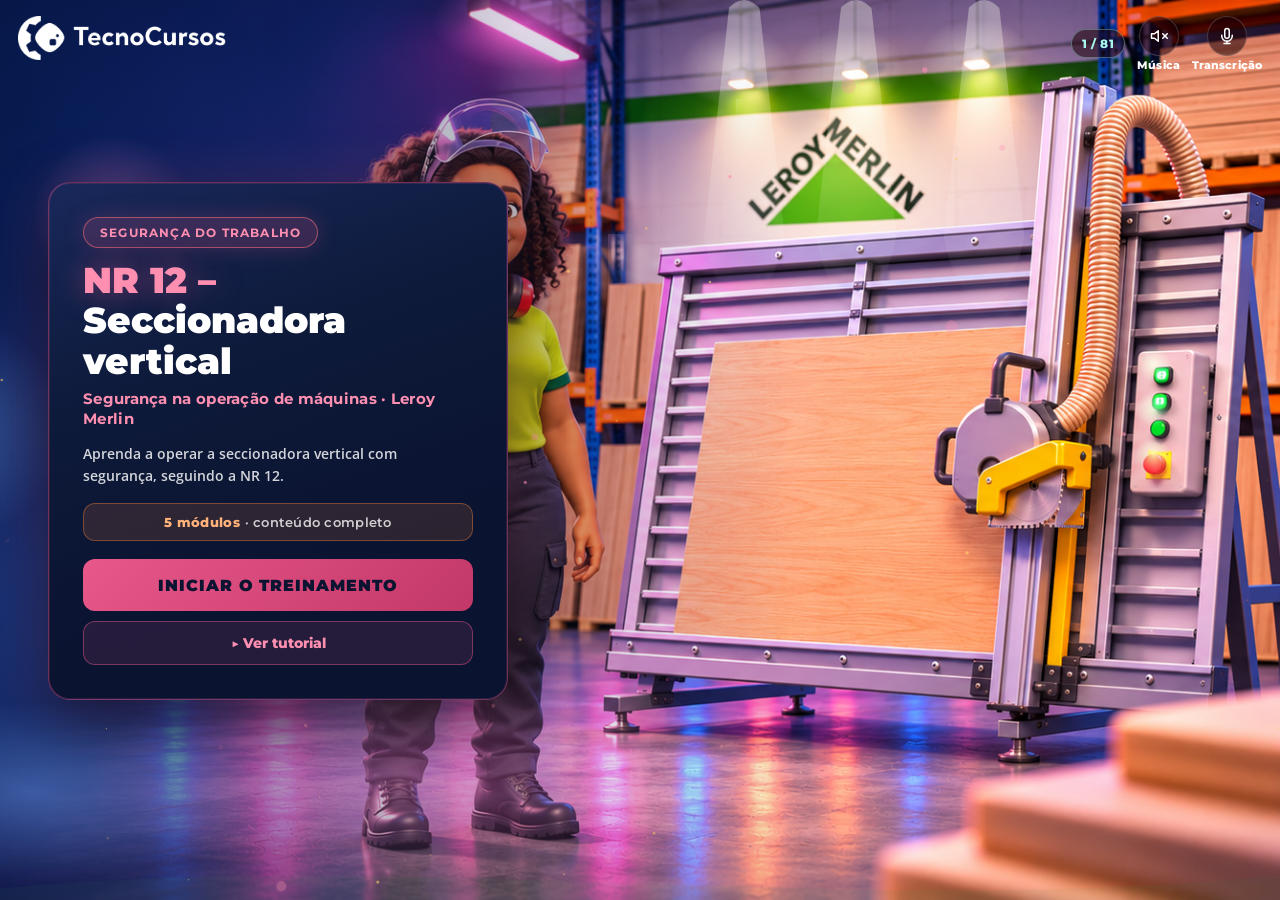
==== sessao-aprender.html @ 313be954 "Initial commit: treinamento NR-12 seccionadora vertical (Leroy Merlin). Co-authored-by: Cursor <curs" ====
<!DOCTYPE html>
<html lang="pt-BR">
<head>
  <meta charset="UTF-8">
  <meta name="viewport" content="width=device-width, initial-scale=1, viewport-fit=cover">
  <meta name="referrer" content="no-referrer">
  <title>NR 12 – Seccionadora vertical</title>
  <link href="https://fonts.googleapis.com/css2?family=Montserrat:wght@400;600;700;800;900&family=Open+Sans:wght@400;600;700&display=swap" rel="stylesheet">
  <link rel="stylesheet" href="question-screen.css?v=fat2">
  <link rel="stylesheet" href="fundo-novo.css?v=gradLaranja1">
  <link rel="stylesheet" href="menu-compacto.css?v=tres3">
  <link rel="stylesheet" href="atividades.css?v=balanca1">
  <link rel="stylesheet" href="avancado-unlock.css?v=1">
  <link rel="stylesheet" href="mobile.css?v=m12">
  <link rel="stylesheet" href="capa-animada.css?v=2">
  <style>
    html, body { margin: 0; height: 100%; overflow: hidden; }
  </style>
</head>
<body>
  <div class="qs-app" id="app">
    <!-- Selo "Bem-vindo ao treinamento" — sempre depois da capa (página 1),
         antes do menu. Toque/clique ou 6s para continuar. -->
    <section class="qs-unlock" id="unlockIntro" hidden aria-label="Bem-vindo ao treinamento">
      <div class="qs-unlock-badge" aria-hidden="true">
        <span class="qs-unlock-badge-face">🪚</span>
      </div>
      <div class="qs-unlock-tag">NR 12 — SECCIONADORA VERTICAL</div>
      <h1 class="qs-unlock-title">Bem-vindo ao<br>treinamento</h1>
      <p class="qs-unlock-sub">Mais segurança para quem opera a seccionadora vertical.</p>
      <button type="button" class="qs-unlock-skip" id="btnUnlockSkip">Toque para continuar</button>
    </section>

    <!-- Capa (igual à referência) -->
    <section class="qs-home" id="home" aria-label="Abertura do treinamento">
      <div class="qs-home-photo" aria-hidden="true">
        <img class="qs-home-photo-img" id="homePhotoImg" src="assets/fotos/capa.png" alt="Capa do treinamento: seccionadora vertical da Leroy Merlin">
        <div class="qs-home-veil"></div>
      </div>
      <div class="qs-home-inner">
        <div class="qs-home-card">
          <div class="qs-home-tag">SEGURANÇA DO TRABALHO</div>
          <h1><em>NR 12 –</em> Seccionadora vertical</h1>
          <p class="qs-home-level">Segurança na operação de máquinas · Leroy Merlin</p>
          <p>Aprenda a operar a seccionadora vertical com segurança, seguindo a NR 12.</p>
          <p class="qs-home-meta"><strong>5 módulos</strong> · conteúdo completo</p>
          <div class="qs-home-actions">
            <button type="button" class="qs-home-start" id="btnStartHome">
              <span>INICIAR O TREINAMENTO</span>
            </button>
            <button type="button" class="qs-home-tutorial" id="btnTutorialHome">
              <span>▶ Ver tutorial</span>
            </button>
          </div>
        </div>
      </div>
      <div class="qs-home-logo">
        <img src="assets/fotos/LOGO.png" alt="TecnoCursos">
      </div>
      <div class="qs-wave" aria-hidden="true">
        <svg viewBox="0 0 1440 100" preserveAspectRatio="none">
          <path d="M0,55 C480,10 960,90 1440,40 L1440,100 L0,100 Z" fill="rgba(46, 158, 77, 0.07)" />
        </svg>
      </div>
    </section>

    <header class="qs-top" id="topBar" hidden>
      <div class="qs-brand">
        <img src="assets/fotos/LOGO.png" alt="TecnoCursos">
      </div>
      <div class="qs-progress" id="progress" aria-label="Progresso"></div>
      <span class="qs-page-chip" id="pageChip" hidden>0/0</span>
      <div class="qs-tools">
        <button type="button" id="btnMode" class="qs-sim-btn" title="Modo simulação" hidden aria-pressed="false">
          <span class="qs-label" id="simLabel">Simulação: OFF</span>
        </button>
        <button type="button" id="btnMusic" class="qs-tool-btn" title="Música" aria-pressed="false">
          <span class="qs-tool-disc">
            <svg class="qs-tool-ico ico-off" viewBox="0 0 24 24" fill="none" stroke="currentColor" stroke-width="2" stroke-linecap="round" stroke-linejoin="round" aria-hidden="true">
              <polygon points="11 5 6 9 2 9 2 15 6 15 11 19 11 5"/><line x1="23" y1="9" x2="17" y2="15"/><line x1="17" y1="9" x2="23" y2="15"/>
            </svg>
            <svg class="qs-tool-ico ico-on" viewBox="0 0 24 24" fill="none" stroke="currentColor" stroke-width="2" stroke-linecap="round" stroke-linejoin="round" aria-hidden="true">
              <polygon points="11 5 6 9 2 9 2 15 6 15 11 19 11 5"/><path d="M15.54 8.46a5 5 0 0 1 0 7.07"/><path d="M19.07 4.93a10 10 0 0 1 0 14.14"/>
            </svg>
          </span>
          <span class="qs-tool-label">Música</span>
        </button>
        <button type="button" id="btnTranscript" class="qs-tool-btn" title="Transcrição">
          <span class="qs-tool-disc">
            <svg class="qs-tool-ico" viewBox="0 0 24 24" fill="none" stroke="currentColor" stroke-width="2" stroke-linecap="round" stroke-linejoin="round" aria-hidden="true">
              <path d="M12 2a3 3 0 0 0-3 3v7a3 3 0 0 0 6 0V5a3 3 0 0 0-3-3z"/><path d="M19 11v1a7 7 0 0 1-14 0v-1"/><line x1="12" y1="19" x2="12" y2="22"/><line x1="8" y1="22" x2="16" y2="22"/>
            </svg>
          </span>
          <span class="qs-tool-label">Transcrição</span>
        </button>
      </div>
    </header>

    <main class="qs-stage" id="stage" hidden>
      <button class="qs-nav" id="btnBack" aria-label="Anterior" disabled>
        <svg viewBox="0 0 24 24" fill="none" stroke="currentColor" stroke-width="2.4" stroke-linecap="round" stroke-linejoin="round"><polyline points="15 18 9 12 15 6"/></svg>
      </button>
      <div class="qs-col">
        <div class="qs-pts" id="ptsChip" hidden><span class="qs-pts-val">0 pts</span></div>
        <div class="qs-shell" id="shell"></div>
        <button type="button" class="qs-more" id="btnMore" hidden aria-label="Ver o conteúdo abaixo">
          <svg viewBox="0 0 24 24" fill="none" stroke="currentColor" stroke-width="2.6" stroke-linecap="round" stroke-linejoin="round" aria-hidden="true"><polyline points="6 9 12 15 18 9"/></svg>
        </button>
      </div>
      <button class="qs-nav" id="btnFwd" aria-label="Próximo" disabled>
        <svg viewBox="0 0 24 24" fill="none" stroke="currentColor" stroke-width="2.4" stroke-linecap="round" stroke-linejoin="round"><polyline points="9 18 15 12 9 6"/></svg>
      </button>
    </main>

    <div class="qs-wave qs-wave-session" id="sessionWave" aria-hidden="true" hidden>
      <svg viewBox="0 0 1440 100" preserveAspectRatio="none">
        <path d="M0,55 C480,10 960,90 1440,40 L1440,100 L0,100 Z" fill="rgba(46, 158, 77, 0.07)" />
      </svg>
    </div>
  </div>

  <!-- Modal Tutorial -->
  <div class="qs-tut-overlay" id="tutorialModal" hidden>
    <div class="qs-tut-card" role="dialog" aria-modal="true" aria-labelledby="tutTitle">
      <div class="qs-tut-accent" aria-hidden="true"></div>
      <div class="qs-tut-badge">▶ TUTORIAL</div>
      <h2 id="tutTitle">Antes de começar — <span>Orientações iniciais</span></h2>
      <p>Assista ao vídeo para entender como navegar pelos módulos, responder às atividades e usar as ferramentas.</p>
      <div class="qs-tut-video">
        <iframe id="tutIframe" src="https://player-vz-d35edf2a-8e7.tv.pandavideo.com.br/embed/?v=58c2b207-5c32-4336-acba-6df97de39825&saveProgress=false" title="Tutorial do treinamento" allow="accelerometer;gyroscope;autoplay;encrypted-media;picture-in-picture" allowfullscreen fetchpriority="high"></iframe>
      </div>
      <div class="qs-tut-foot">
        <button type="button" class="qs-tut-close" id="btnTutorialClose">✓ Entendi, vamos começar</button>
      </div>
    </div>
  </div>

    <div class="qs-toast" id="simToast" hidden role="status"></div>

    <button type="button" class="qs-jump-fab" id="simFab" hidden>Sim · mapa</button>
    <aside class="qs-jump" id="simJump" hidden>
      <header>
        <div>
          <strong>Mapa da simulação</strong>
          <span id="simJumpPos">—</span>
        </div>
        <button type="button" id="btnJumpClose" aria-label="Fechar mapa">×</button>
      </header>
      <div class="qs-jump-list" id="simJumpList"></div>
      <button type="button" class="qs-jump-off" id="btnJumpOff">Desligar simulação</button>
    </aside>

  <audio id="bg-music" loop preload="metadata" aria-hidden="true"></audio>

  <script src="question-screen-data.js?v=fat1"></script>
  <script src="question-screen.js?v=fat1"></script>
  <script src="capa-animada.js?v=2"></script>
  <script src="narration-text.js?v=mergeFirstAid7"></script>
  <script src="narration.js?v=tts7"></script>
  <script>
(function () {
  var session = window.QUESTION_SCREEN_SESSION;
  if (!session || !session.modules || !session.modules.length) {
    document.getElementById('shell').innerHTML = '<div class="qs-menu"><p>Conteúdo não encontrado.</p></div>';
    return;
  }

  var modules = session.modules;

  /* A abertura e o menu também são páginas numeradas, então abrem o catálogo.
     mi/si = -1 marca que não são telas de módulo; quem navega olha o "view". */
  var catalog = [
    { n: 1, view: 'home', mi: -1, si: -1, mod: 0, type: 'home', title: 'Abertura', kind: 'Abertura' },
    { n: 2, view: 'menu', mi: -1, si: -1, mod: 0, type: 'menu', title: 'Conteúdo programático', kind: 'Menu' }
  ];
  modules.forEach(function (m, mi) {
    (m.screens || []).forEach(function (s, si) {
      catalog.push({
        n: catalog.length + 1,
        view: 'play',
        mi: mi,
        si: si,
        mod: m.id,
        type: s.type || '',
        title: s.title || s.question || s.kicker || s.type || 'Tela',
        kind: (
          s.type === 'cover' ? 'Capa' :
          s.type === 'video' ? 'Vídeo' :
          s.type === 'image' ? 'Foto' :
          s.type === 'content' ? 'Texto' :
          s.type === 'quiz-intro' ? 'Desafio' :
          s.type === 'question' ? 'Pergunta' :
          s.type === 'reflect' ? 'Reflexão' :
          s.type === 'compare' ? 'Compare' :
          s.type === 'order' ? 'Ordenar' :
          s.type === 'match' ? 'Associação' :
          s.type === 'fill' ? 'Completar' :
          s.type === 'sort' ? 'Classificar' :
          s.type === 'rhythm' ? 'Ritmo' :
          s.type === 'finale' ? 'Conclusão' :
          s.type
        )
      });
    });
  });
  var jumpOpen = false;
  var modIndex = -1;
  var slideIndex = 0;
  var answered = {};
  var qs = null;
  var mode = 'home'; /* home | menu | play */
  var showingResult = false;
  var autoAdvanceTimer = null;
  var quizState = {
    active: false,
    correct: 0,
    answered: 0,
    minCorrect: 0,
    total: 0,
    introIndex: -1,
    passed: false,
    points: 0,
    streak: 0,
    bestStreak: 0
  };
  var sessionAnswers = {};
  var PTS_MAX = 50;
  function isScoreType(type) {
    return type === 'question' || type === 'order' || type === 'match' || type === 'fill' || type === 'sort' || type === 'rhythm';
  }
  function isGateType(type) {
    return isScoreType(type) || type === 'reflect' || type === 'compare';
  }
  // regras/atividades interativas: a seta só libera depois de concluir a sequência
  function isStepsGate(s) {
    if (!s || s.type !== 'content') return false;
    if (s.steps || s.skin === 'ficha') return true;
    var layout = s.layout;
    if (layout === 'lista-foto' || layout === 'acordeao' || layout === 'mural') return true;
    if (layout === 'quickcards' && (s.qcStyle === 'checklist' || s.qcStyle === 'deck')) return true;
    return false;
  }
  // vídeo com player: só libera o avanço faltando ~8s para o fim
  function isVideoGate(s) {
    return !!(s && s.type === 'video' && (s.embed || s.panda || s.video));
  }
  function isQuizStep(s) {
    return !!(s && isScoreType(s.type));
  }
  var questionCount = catalog.filter(function (item) { return isScoreType(item.type); }).length;

  function sessionTotals() {
    var pts = 0;
    var hits = 0;
    Object.keys(sessionAnswers).forEach(function (id) {
      var a = sessionAnswers[id] || {};
      pts += a.pts || 0;
      if (a.correct) hits += 1;
    });
    return {
      points: pts,
      hits: hits,
      answered: Object.keys(sessionAnswers).length,
      questions: questionCount,
      max: questionCount * PTS_MAX
    };
  }

  function sessionMedal(tot) {
    var max = tot.max || 1;
    var pct = tot.points / max;
    if (pct >= 0.8) return { emoji: '🥇', name: 'Medalha de ouro', rank: 'gold' };
    if (pct >= 0.6) return { emoji: '🥈', name: 'Medalha de prata', rank: 'silver' };
    return { emoji: '🥉', name: 'Medalha de bronze', rank: 'bronze' };
  }

  function quizMedal(passed, correct, total) {
    var pct = total ? correct / total : 0;
    if (pct >= 1) return { emoji: '🥇', name: 'Medalha de ouro', rank: 'gold' };
    if (passed && pct >= 0.8) return { emoji: '🥈', name: 'Medalha de prata', rank: 'silver' };
    if (passed) return { emoji: '🥉', name: 'Medalha de bronze', rank: 'bronze' };
    return { emoji: '📚', name: '', rank: 'none' };
  }

  function updatePtsChip() {
    var chip = document.getElementById('ptsChip');
    if (!chip) return;
    var tot = sessionTotals();
    /* O placar só faz sentido na atividade do fim do módulo: fora dela não
       há o que pontuar, e o chip virava enfeite pelo resto do curso. Vale
       da abertura do desafio até o resultado; depois some de novo. */
    var s = mode === 'play' ? current() : null;
    var noDesafio = !!s && (isScoreType(s.type) || s.type === 'quiz-intro');
    chip.hidden = !(noDesafio || (mode === 'play' && showingResult));
    var val = chip.querySelector('.qs-pts-val');
    if (!val) {
      val = document.createElement('span');
      val.className = 'qs-pts-val';
      chip.insertBefore(val, chip.firstChild);
    }
    val.textContent = tot.points + ' pts';
  }

  /* No acerto o placar “pula” e sobe um +N — feedback rápido sem atrapalhar. */
  function celebratePts(gained) {
    var chip = document.getElementById('ptsChip');
    if (!chip || !(gained > 0)) {
      updatePtsChip();
      return;
    }
    updatePtsChip();
    chip.classList.remove('is-gain');
    void chip.offsetWidth;
    chip.classList.add('is-gain');

    var fly = chip.querySelector('.qs-pts-fly');
    if (!fly) {
      fly = document.createElement('span');
      fly.className = 'qs-pts-fly';
      fly.setAttribute('aria-hidden', 'true');
      chip.appendChild(fly);
    }
    fly.textContent = '+' + gained;
    fly.classList.remove('is-on');
    void fly.offsetWidth;
    fly.classList.add('is-on');

    clearTimeout(celebratePts._t);
    celebratePts._t = setTimeout(function () {
      chip.classList.remove('is-gain');
      if (fly) fly.classList.remove('is-on');
    }, 900);
  }

  function clearAutoAdvance() {
    if (autoAdvanceTimer) {
      clearTimeout(autoAdvanceTimer);
      autoAdvanceTimer = null;
    }
  }

  function resetQuizState() {
    quizState = {
      active: false,
      correct: 0,
      answered: 0,
      minCorrect: 0,
      total: 0,
      introIndex: -1,
      passed: false,
      points: 0,
      streak: 0,
      bestStreak: 0
    };
    showingResult = false;
    updatePtsChip();
  }

  function countQuizQuestionsFrom(startIdx) {
    var list = screens();
    var n = 0;
    for (var i = startIdx + 1; i < list.length; i++) {
      if (!isScoreType(list[i].type)) break;
      n++;
    }
    return n || 1;
  }

  function isLastQuizQuestion() {
    var s = current();
    if (!isQuizStep(s)) return false;
    var next = screens()[slideIndex + 1];
    return !isQuizStep(next);
  }

  function clearQuizAnswers() {
    var list = screens();
    if (quizState.introIndex < 0) return;
    for (var i = quizState.introIndex + 1; i < list.length; i++) {
      if (!isScoreType(list[i].type)) break;
      delete answered[list[i].id];
      delete sessionAnswers[list[i].id];
    }
  }

  /* Progresso dos módulos só vale nesta sessão (memória).
     F5 / Ctrl+F5 zera tudo e volta pra capa — como antes. */
  var RESUME_KEY = 'nr12-sessao-aprender-resume';
  var progress = { unlockedUpTo: 0, completed: {} };

  function saveResume() {
    /* no-op: não persiste mais no navegador */
  }

  try { localStorage.removeItem(RESUME_KEY); } catch (err) {}

  var demoMode = false;
  try { demoMode = sessionStorage.getItem('nr12-demoMode') === '1'; } catch (err) {}

  function isUnlocked(i) {
    if (demoMode) return true;
    return i >= 0 && i <= progress.unlockedUpTo;
  }

  function isCompleted(i) {
    return !!progress.completed[String(i)];
  }

  function completeCurrentModule() {
    if (modIndex < 0) return;
    progress.completed[String(modIndex)] = true;
    if (modIndex + 1 < modules.length) {
      progress.unlockedUpTo = Math.max(progress.unlockedUpTo, modIndex + 1);
    }
  }

  // módulo disponível agora; 0 quando todos já foram concluídos
  function nextModuleNumber() {
    for (var i = 0; i < modules.length; i++) {
      if (isUnlocked(i) && !isCompleted(i)) return modules[i].id;
    }
    return 0;
  }

  function menuCallout() {
    var next = -1;
    for (var i = 0; i < modules.length; i++) {
      if (isUnlocked(i) && !isCompleted(i)) { next = i; break; }
    }
    if (next < 0) {
      var allDone = modules.every(function (_, i) { return isCompleted(i); });
      if (allDone) {
        return {
          title: 'Treinamento concluído!',
          body: 'Você finalizou todos os módulos. Pode revisitar qualquer um quando quiser.'
        };
      }
      next = progress.unlockedUpTo;
    }
    var m = modules[next];
    if (next === 0 && !isCompleted(0)) {
      return {
        title: demoMode ? 'Modo simulação ligado' : 'Vamos começar pelo Módulo 1?',
        body: demoMode
          ? 'Todos os módulos estão liberados. Avance sem travar em quiz ou vídeo.'
          : 'Toque no card liberado para iniciar.'
      };
    }
    return {
      title: demoMode ? 'Modo simulação ligado' : ('Módulo ' + m.id + ' liberado!'),
      body: demoMode
        ? 'Todos os módulos estão liberados. Avance sem travar em quiz ou vídeo.'
        : 'Toque no card para continuar.'
    };
  }

  var app = document.getElementById('app');
  var home = document.getElementById('home');
  var topBar = document.getElementById('topBar');
  var stage = document.getElementById('stage');
  var progressEl = document.getElementById('progress');
  var shell = document.getElementById('shell');
  var btnBack = document.getElementById('btnBack');
  var btnFwd = document.getElementById('btnFwd');
  var brandTxt = null;
  var bgMusic = document.getElementById('bg-music');

  if (brandTxt) brandTxt.textContent = (session.meta && session.meta.title) || 'NR 12';
  if (bgMusic) {
    bgMusic.src = (session.meta && session.meta.musicSrc) || 'musica/musica_foco.mp3';
    bgMusic.volume = 0.35;
  }

  var sessionWave = document.getElementById('sessionWave');

  function setChrome(visible) {
    // a barra fica sempre no DOM: na abertura o CSS deixa só as ferramentas
    if (topBar) topBar.hidden = false;
    if (stage) stage.hidden = !visible;
    if (home) home.hidden = visible;
    if (sessionWave) sessionWave.hidden = !visible;
    app.classList.toggle('is-home', !visible);
  }

  function showHome() {
    mode = 'home';
    modIndex = -1;
    clearAutoAdvance();
    resetQuizState();
    if (qs) { qs.destroy(); qs = null; }
    setChrome(false);
    renderProgress();
    syncJumpUI();
    saveResume();
    if (window.Narration) Narration.pageChanged();
  }

  function currentMod() { return modules[modIndex]; }
  function screens() { return currentMod() ? currentMod().screens : []; }
  function current() { return screens()[slideIndex]; }

  function isFinale() {
    var s = current();
    return !!(s && s.type === 'finale');
  }

  function exitPlay() {
    if (isFinale()) showHome();
    else showMenu();
  }

  function renderProgress() {
    if (mode !== 'play') {
      progressEl.innerHTML = '';
      return;
    }
    var list = screens();
    progressEl.innerHTML = list.map(function (_, i) {
      var cls = i < slideIndex ? 'done' : (i === slideIndex ? 'cur' : '');
      return '<i class="' + cls + '"></i>';
    }).join('');
  }

  function canForward() {
    if (isFinale()) return modIndex + 1 < modules.length;
    if (showingResult) return !!quizState.passed;
    var s = current();
    if (!s) return false;
    /* A ficha de alongamento trava a seta mesmo em simulação: o bloqueio
       faz parte do teste da página. O atalho go continua pulando. */
    if (isStepsGate(s)) return !!answered[s.id];
    if (demoMode) return true;
    if (s.type === 'question') return !!answered[s.id];
    if (isGateType(s.type)) return !!answered[s.id];
    if (isVideoGate(s)) return !!answered[s.id];
    return true;
  }

  function updateNav() {
    if (mode === 'home') {
      btnBack.disabled = true;
      btnFwd.disabled = true;
      return;
    }
    if (mode === 'menu') {
      btnBack.disabled = false;
      btnFwd.disabled = true;
      return;
    }
    if (mode !== 'play') {
      btnBack.disabled = true;
      btnFwd.disabled = true;
      return;
    }
    btnBack.disabled = showingResult;
    btnFwd.disabled = showingResult ? !quizState.passed : !canForward();
  }

  // temas das questões erradas, para orientar o que estudar antes de tentar de novo
  function buildReviewList() {
    var list = screens();
    var out = [];
    var seen = {};
    if (quizState.introIndex < 0) return out;
    for (var i = quizState.introIndex + 1; i < list.length; i++) {
      var s = list[i];
      if (!isScoreType(s.type)) break;
      if (s.opinion) continue;
      var ans = sessionAnswers[s.id];
      if (ans && ans.correct) continue;
      var topic = s.review || s.question || s.title || '';
      if (!topic || seen[topic]) continue;
      seen[topic] = true;
      out.push(topic);
    }
    return out;
  }

  function showQuizResult() {
    clearAutoAdvance();
    showingResult = true;
    var total = quizState.total || quizState.answered || 1;
    var hits = quizState.correct;
    var min = quizState.minCorrect || Math.ceil(total * 0.75);
    quizState.passed = hits >= min;
    var medal = quizMedal(quizState.passed, hits, total);
    var m = currentMod() || {};
    var unlock = m.titleUnlock || null;
    /* Só libera o título do módulo no último desafio — se ainda houver
       conteúdo depois (ex.: primeiros socorros + RCP no mesmo módulo),
       o resultado intermediário fica só com a medalha. */
    var listNow = screens();
    var afterQuiz = slideIndex + 1;
    while (afterQuiz < listNow.length && isScoreType(listNow[afterQuiz].type)) afterQuiz++;
    var isModuleClosingQuiz = afterQuiz >= listNow.length;
    var titleUnlock = (quizState.passed && unlock && isModuleClosingQuiz)
      ? {
          moduleLabel: 'Módulo ' + m.id + ' concluído',
          title: unlock.title,
          body: unlock.body,
          icon: unlock.icon
        }
      : null;
    var faceIcon = titleUnlock ? (titleUnlock.icon || '🏅') : medal.emoji;
    var faceRank = titleUnlock ? 'title' : medal.rank;

    if (qs) qs.destroy();
    qs = QuestionScreen.mount(shell, {
      type: 'quiz-result',
      passed: quizState.passed,
      score: hits,
      total: total,
      minCorrect: min,
      points: quizState.points,
      streak: quizState.bestStreak,
      medal: faceIcon,
      medalName: '',
      medalRank: faceRank,
      icon: faceIcon,
      title: quizState.passed ? 'Desafio concluído!' : 'Desafio não concluído',
      titleUnlock: titleUnlock,
      review: quizState.passed ? [] : buildReviewList()
    }, {
      onContinue: handleContinue
    });

    renderProgress();
    updateNav();
    updatePtsChip();
    if (quizState.passed) {
      try { if (typeof playBeep === 'function') playBeep('end'); } catch (e) {}
    }
    if (window.Narration) Narration.pageChanged();
  }

  function restartQuiz() {
    clearAutoAdvance();
    showingResult = false;
    clearQuizAnswers();
    quizState.correct = 0;
    quizState.answered = 0;
    quizState.passed = false;
    quizState.points = 0;
    quizState.streak = 0;
    quizState.bestStreak = 0;
    quizState.active = true;
    if (quizState.introIndex >= 0) {
      slideIndex = quizState.introIndex;
      mountSlide();
    }
  }

  function finishAfterQuiz() {
    clearAutoAdvance();
    showingResult = false;
    quizState.active = false;
    var list = screens();
    var next = slideIndex + 1;
    while (next < list.length && isScoreType(list[next].type)) next++;
    if (next >= list.length) {
      completeCurrentModule();
      var nextMod = modIndex + 1;
      if (nextMod < modules.length) {
        progress.unlockedUpTo = Math.max(progress.unlockedUpTo, nextMod);
        openModule(nextMod);
        return;
      }
      showMenu();
      return;
    }
    slideIndex = next;
    mountSlide();
    if (isFinale()) completeCurrentModule();
  }

  function handleContinue(info) {
    var action = info && info.action;
    if (action === 'retry') {
      restartQuiz();
      return;
    }
    if (action === 'finish') {
      finishAfterQuiz();
      return;
    }
    advance();
  }

  function advance() {
    clearAutoAdvance();
    if (showingResult) {
      if (quizState.passed || demoMode) finishAfterQuiz();
      return;
    }
    if (!canForward() && !demoMode) return;
    var s = current();
    if (s && isQuizStep(s) && answered[s.id] && isLastQuizQuestion()) {
      showQuizResult();
      return;
    }
    if (slideIndex >= screens().length - 1) {
      completeCurrentModule();
      var nextMod = modIndex + 1;
      if (nextMod < modules.length) {
        progress.unlockedUpTo = Math.max(progress.unlockedUpTo, nextMod);
        openModule(nextMod);
        return;
      }
      if (isFinale()) {
        updateNav();
        return;
      }
      showMenu();
      return;
    }
    go(1);
  }

  function showMenu() {
    mode = 'menu';
    modIndex = -1;
    clearAutoAdvance();
    resetQuizState();
    if (qs) { qs.destroy(); qs = null; }
    if (brandTxt) brandTxt.textContent = (session.meta && session.meta.title) || 'NR 12';
    setChrome(true);
    var callout = menuCallout();
    shell.innerHTML =
      '<div class="qs-menu">' +
        '<h1><span class="qs-menu-norm">NR 12 –</span> Seccionadora vertical</h1>' +
        '<p class="qs-menu-level">Segurança na operação de máquinas · Leroy Merlin</p>' +
        '<p class="qs-menu-lead">Conteúdo programático completo.</p>' +
        '<div class="qs-start-callout" role="status">' +
          '<strong>' + callout.title + '</strong>' +
          '<span>' + callout.body + '</span>' +
        '</div>' +
        '<div class="qs-mod-grid">' +
          modules.map(function (m, i) {
            var locked = !isUnlocked(i);
            var done = isCompleted(i);
            var cls = locked ? ' is-locked' : (done ? ' is-done' : ' is-open is-pulse');
            var statusLabel = locked
              ? ('Após o Módulo ' + modules[i - 1].id)
              : (done ? 'Concluído' : (i === 0 ? 'Começar' : 'Continuar'));
            var statusCls = locked ? 'qs-lock' : (done ? 'qs-done' : 'qs-go');
            return '<button type="button" class="qs-mod-card' + cls + '"' +
              ' data-mod="' + i + '"' +
              (locked ? ' disabled aria-disabled="true"' : '') +
              ' aria-label="Módulo ' + m.id + ': ' + m.title + (locked ? ' (libera após o Módulo ' + modules[i - 1].id + ')' : '') + '"' +
              '>' +
              '<div class="qs-mod-num">' + m.id + '</div>' +
              '<strong class="qs-mod-title">' + m.title + '</strong>' +
              '<em class="' + statusCls + '">' + statusLabel + '</em>' +
            '</button>';
          }).join('') +
        '</div>' +
      '</div>';
    renderProgress();
    updateNav();
    syncJumpUI();
    revelarModuloLiberado();
    saveResume();
    if (window.Narration) Narration.pageChanged();
  }

  /* No celular a trilha não cabe inteira: a lista começa no Módulo 1 e o
     módulo da vez pode ficar abaixo da dobra, passando a impressão de que o
     curso termina no 2. Aqui a rolagem já vai até ele. O movimento é suave de
     propósito: além de levar ao card certo, mostra que a lista corre.

     O alvo é o índice liberado, e não o primeiro card marcado como aberto:
     quem pula páginas pelo atalho destrava todos os módulos anteriores de
     uma vez, e aí o primeiro aberto seria sempre o Módulo 1. */
  function revelarModuloLiberado() {
    var caixa = shell.querySelector('.qs-menu');
    if (!caixa) return;
    var alvo = Math.min(progress.unlockedUpTo, modules.length - 1);
    var card = caixa.querySelector('.qs-mod-card[data-mod="' + alvo + '"]');
    if (!card) return;

    requestAnimationFrame(function () {
      var sobra = caixa.scrollHeight - caixa.clientHeight;
      if (sobra <= 0) return;                       // cabe tudo: nada a fazer

      /* offsetTop, e não getBoundingClientRect: o menu entra com uma animação
         que o encolhe um pouco, e medida de tela sai torta enquanto ela roda. */
      var topo = card.offsetTop;
      var fim = topo + card.offsetHeight;
      var vista = caixa.scrollTop;

      // não basta caber na borda: sem respiro embaixo o card passa despercebido
      var RESPIRO = 40;
      if (topo >= vista && fim + RESPIRO <= vista + caixa.clientHeight) return;

      caixa.scrollTo({
        top: Math.max(0, Math.min(sobra, topo - 12)),
        behavior: 'smooth'
      });
    });
  }

  function openModule(i) {
    if (!isUnlocked(i)) return;
    clearAutoAdvance();
    resetQuizState();
    setChrome(true);
    modIndex = i;
    slideIndex = 0;
    answered = {};
    mode = 'play';
    if (brandTxt) brandTxt.textContent = 'Módulo ' + currentMod().id;
    prefetchNearbyImages(0);
    var list = screens();
    for (var j = 0; j < list.length; j++) {
      if (list[j] && list[j].image) prefetchImage(list[j].image);
    }
    mountSlide();
  }

  function currentGlobalPage() {
    if (mode === 'home') return 1;
    if (mode === 'menu') return 2;
    if (mode !== 'play' || modIndex < 0) return 0;
    for (var i = 0; i < catalog.length; i++) {
      if (catalog[i].mi === modIndex && catalog[i].si === slideIndex) return catalog[i].n;
    }
    return 0;
  }

  function typeLabel(type) {
    return (
      type === 'home' ? 'Abertura' :
      type === 'menu' ? 'Menu' :
      type === 'cover' ? 'Capa' :
      type === 'video' ? 'Vídeo' :
      type === 'image' ? 'Foto' :
      type === 'content' ? 'Texto' :
      type === 'quiz-intro' ? 'Desafio' :
      type === 'question' ? 'Pergunta' :
      type === 'reflect' ? 'Reflexão' :
      type === 'compare' ? 'Compare' :
      type === 'order' ? 'Ordenar' :
      type === 'match' ? 'Associação' :
      type === 'fill' ? 'Completar' :
      type === 'sort' ? 'Classificar' :
      type === 'rhythm' ? 'Ritmo' :
      type === 'finale' ? 'Conclusão' :
      type || 'Tela'
    );
  }

  function prepareQuizForJump(targetSi) {
    var list = screens();
    var intro = -1;
    var i;
    for (i = 0; i < list.length; i++) {
      if (list[i].type === 'quiz-intro') intro = i;
    }
    if (intro < 0) return;
    var total = 0;
    var min = 0;
    for (i = intro + 1; i < list.length; i++) {
      if (isScoreType(list[i].type)) total++;
    }
    min = list[intro].minCorrect != null ? Number(list[intro].minCorrect) : Math.ceil(total * 0.75);
    quizState = {
      active: true,
      correct: total,
      answered: total,
      minCorrect: min,
      total: total,
      introIndex: intro,
      passed: true,
      points: 0,
      streak: 0,
      bestStreak: 0
    };
    for (i = 0; i < list.length; i++) {
      if ((isGateType(list[i].type) || isStepsGate(list[i]) || isVideoGate(list[i])) && list[i].id) {
        answered[list[i].id] = true;
      }
    }
    if (targetSi > intro) showingResult = false;
  }

  function jumpToPage(n) {
    var item = catalog[n - 1];
    if (!item) return false;
    if (item.view === 'home') { showHome(); return true; }
    if (item.view === 'menu') { showMenu(); return true; }
    /* O pulo atravessa o bloqueio dos módulos, então libera o caminho até ali:
       sem isso o menu mostraria como trancado o módulo em que a pessoa está. */
    progress.unlockedUpTo = Math.max(progress.unlockedUpTo, item.mi);
    jumpToScreen(item.mi, item.si);
    return true;
  }

  /* Última tela de conteúdo de um módulo: quem volta para o módulo anterior
     para aqui, e não na última pergunta do desafio. */
  function lastContentIndex(mi) {
    var list = (modules[mi] && modules[mi].screens) || [];
    for (var i = list.length - 1; i >= 0; i--) {
      if (!isScoreType(list[i].type) && list[i].type !== 'quiz-intro') return i;
    }
    return Math.max(0, list.length - 1);
  }

  function jumpToScreen(mi, si) {
    if (!modules[mi] || !modules[mi].screens[si]) return;
    clearAutoAdvance();
    resetQuizState();
    answered = {};
    setChrome(true);
    modIndex = mi;
    slideIndex = si;
    mode = 'play';
    if (brandTxt) brandTxt.textContent = 'Módulo ' + currentMod().id;
    var s = current();
    if (s && (isQuizStep(s) || s.type === 'quiz-intro' || s.type === 'finale')) {
      prepareQuizForJump(si);
    }
    mountSlide();
    syncJumpUI();
    var listEl = document.getElementById('simJumpList');
    var cur = listEl && listEl.querySelector('.qs-jump-item.is-cur');
    if (cur && cur.scrollIntoView) cur.scrollIntoView({ block: 'nearest' });
  }

  function renderJumpList() {
    var box = document.getElementById('simJumpList');
    if (!box) return;
    var html = '';
    var lastMod = null;
    var curN = currentGlobalPage();
    catalog.forEach(function (item) {
      if (item.mod !== lastMod) {
        lastMod = item.mod;
        html += '<div class="qs-jump-mod">' +
          (item.view === 'play' ? ('Módulo ' + item.mod) : 'Início') + '</div>';
      }
      html += '<button type="button" class="qs-jump-item' + (item.n === curN ? ' is-cur' : '') + '" data-jump="' + item.n + '">' +
        '<span class="qs-jump-n">' + item.n + '</span>' +
        '<span><small>' + typeLabel(item.type) + '</small><b>' + item.title + '</b></span>' +
      '</button>';
    });
    box.innerHTML = html;
    box.querySelectorAll('[data-jump]').forEach(function (btn) {
      btn.addEventListener('click', function () {
        sfx('click');
        jumpToPage(+btn.getAttribute('data-jump'));
      });
    });
  }

  function setJumpOpen(on) {
    jumpOpen = !!on && !!demoMode;
    var panel = document.getElementById('simJump');
    if (panel) panel.hidden = !jumpOpen;
    if (jumpOpen) renderJumpList();
  }

  function syncJumpUI() {
    var globalTotal = catalog.length;
    var globalN = currentGlobalPage();
    var globalPos = globalN ? (globalN + ' / ' + globalTotal) : ('— / ' + globalTotal);
    var chip = document.getElementById('pageChip');
    if (chip) {
      chip.hidden = !globalTotal || !globalN;
      chip.textContent = globalN ? (globalN + ' / ' + globalTotal) : '0 / 0';
      chip.title = 'Página do treinamento (total)';
    }
    var posEl = document.getElementById('simJumpPos');
    if (posEl) posEl.textContent = globalPos;
    var fab = document.getElementById('simFab');
    if (fab) fab.hidden = !demoMode;
    if (jumpOpen && demoMode) renderJumpList();
    else if (!demoMode) setJumpOpen(false);
  }

  var imagePrefetchCache = {};
  function prefetchImage(src) {
    if (!src || imagePrefetchCache[src]) return;
    imagePrefetchCache[src] = true;
    var img = new Image();
    img.decoding = 'async';
    img.src = src;
  }
  function prefetchNearbyImages(fromIndex) {
    var list = screens();
    var start = Math.max(0, fromIndex | 0);
    var end = Math.min(list.length, start + 3);
    for (var i = start; i < end; i++) {
      if (list[i] && list[i].image) prefetchImage(list[i].image);
    }
  }

  function mountSlide() {
    var s = current();
    if (!s) return;
    clearAutoAdvance();
    showingResult = false;
    prefetchNearbyImages(slideIndex);
    var payload = Object.assign({}, s);

    if (s.type === 'finale') {
      var tot = sessionTotals();
      var medal = sessionMedal(tot);
      payload.points = tot.points;
      payload.maxPoints = tot.max;
      payload.hits = tot.hits;
      payload.questions = tot.questions;
      payload.medal = medal.emoji;
      payload.medalName = medal.name;
      payload.medalRank = medal.rank;
      try { if (typeof playBeep === 'function') playBeep('end'); } catch (e) {}
    }

    if (s.type === 'quiz-intro') {
      var total = s.count != null ? Number(s.count) : countQuizQuestionsFrom(slideIndex);
      quizState = {
        active: true,
        correct: 0,
        answered: 0,
        minCorrect: s.minCorrect != null ? Number(s.minCorrect) : Math.ceil(total * 0.75),
        total: total,
        introIndex: slideIndex,
        passed: false,
        points: 0,
        streak: 0,
        bestStreak: 0
      };
    }

    if (qs) qs.destroy();
    qs = QuestionScreen.mount(shell, payload, {
      quizScoring: quizState.active && isQuizStep(s) && !s.opinion,
      maxPoints: PTS_MAX,
      /* 40s: tempo padrao das atividades pontuadas (pergunta, ordenar, etc.). */
      time: s.time || 40,
      onSelect: function (result) {
        answered[s.id] = true;
        if (quizState.active && isQuizStep(s) && !s.opinion) {
          var pts = (result && result.points) || 0;
          sessionAnswers[s.id] = { pts: pts, correct: !!(result && result.correct) };
          quizState.answered += 1;
          if (result && result.correct) {
            quizState.correct += 1;
            quizState.streak += 1;
            quizState.bestStreak = Math.max(quizState.bestStreak, quizState.streak);
            quizState.points += pts;
            updateNav();
            celebratePts(pts);
          } else {
            quizState.streak = 0;
            updateNav();
            updatePtsChip();
          }
        } else {
          updateNav();
          updatePtsChip();
        }
        if (!isQuizStep(s)) return;
        clearAutoAdvance();
        /* ordenar: erro com tentativas ainda disponíveis não chega aqui (_complete
           só roda no acerto ou esgotou tentativas). No fail final, dá tempo de ler. */
        autoAdvanceTimer = setTimeout(function () {
          if (isLastQuizQuestion()) showQuizResult();
          else go(1);
        }, s.type === 'rhythm' ? 4000
          : (s.type === 'order' && !(result && result.correct)) ? 4500
          : s.type === 'order' || s.type === 'match' || s.type === 'fill' || s.type === 'sort' ? 1600
          : 3000);
      },
      onContinue: handleContinue
    });

    if (!isGateType(s.type) && !isVideoGate(s) && !isStepsGate(s)) answered[s.id] = true;
    if (s.type === 'finale') completeCurrentModule();
    renderProgress();
    updateNav();
    updatePtsChip();
    syncJumpUI();
    saveResume();
    if (window.Narration) Narration.pageChanged();
  }

  function go(delta) {
    if (mode === 'menu') {
      if (delta < 0) showHome();
      return;
    }
    if (mode !== 'play') return;
    clearAutoAdvance();
    if (showingResult) {
      if (delta > 0 && quizState.passed) finishAfterQuiz();
      return;
    }
    if (delta < 0 && slideIndex <= 0) {
      // trilha contínua: a volta atravessa os módulos em vez de parar no menu.
      // Só o Módulo 1 devolve para a capa de abertura.
      if (modIndex > 0) jumpToScreen(modIndex - 1, lastContentIndex(modIndex - 1));
      else showHome();
      return;
    }
    if (delta > 0) {
      var s = current();
      if (s && isQuizStep(s) && answered[s.id] && isLastQuizQuestion()) {
        showQuizResult();
        return;
      }
    }
    var next = slideIndex + delta;
    if (next < 0 || next >= screens().length) return;
    if (delta > 0 && !canForward()) return;
    slideIndex = next;
    mountSlide();
  }

  function openTutorial() {
    var modal = document.getElementById('tutorialModal');
    var iframe = document.getElementById('tutIframe');
    if (!modal) return;
    modal.hidden = false;
    if (iframe && !iframe.getAttribute('data-src')) {
      iframe.setAttribute('data-src', iframe.src);
    }
  }

  function closeTutorial() {
    var modal = document.getElementById('tutorialModal');
    var iframe = document.getElementById('tutIframe');
    if (modal) modal.hidden = true;
    if (iframe) {
      var src = iframe.getAttribute('data-src') || iframe.getAttribute('src') || iframe.src;
      iframe.src = src;
    }
  }

  function sfx(type) {
    try { if (typeof playBeep === 'function') playBeep(type); } catch (e) {}
  }

  shell.addEventListener('click', function (e) {
    var card = e.target.closest('.qs-mod-card');
    if (card) {
      sfx('click');
      openModule(+card.dataset.mod);
    }
  });

  btnBack.addEventListener('click', function () { sfx('click'); go(-1); });
  btnFwd.addEventListener('click', function () { sfx('click'); advance(); });
  document.getElementById('btnStartHome').addEventListener('click', function () { sfx('click'); goToMenuWithUnlockIntro(); });
  document.getElementById('btnTutorialHome').addEventListener('click', openTutorial);
  document.getElementById('btnTutorialClose').addEventListener('click', closeTutorial);
  document.getElementById('tutorialModal').addEventListener('click', function (e) {
    if (e.target === this) closeTutorial();
  });

  /* Narração: o botão liga e desliga. Ligado, ele acompanha a navegação e
     narra cada tela nova sozinho. */
  var btnTranscript = document.getElementById('btnTranscript');
  if (window.Narration) {
    Narration.bindNarrationEvents({
      button: btnTranscript,
      getState: function () {
        var mod = currentMod();
        return {
          mode: mode,
          screen: mode === 'play' && !showingResult ? current() : null,
          nextModule: mode === 'menu' ? nextModuleNumber() : 0,
          pageN: currentGlobalPage() || (mode === 'home' ? 1 : 0),
          pageTotal: catalog.length,
          showingResult: !!showingResult,
          quizPassed: !!(showingResult && quizState.passed),
          moduleId: mod && mod.id
        };
      }
    });
  }

  btnTranscript.addEventListener('click', function () {
    if (window.Narration) Narration.toggleNarration();
  });

  /* O vídeo tem narração própria: quando ele começa, a nossa cala para não
     falarem por cima. O botão continua ligado e volta a narrar na tela seguinte. */
  function hushNarration() {
    if (window.Narration) Narration.stopSpeech();
  }
  window.addEventListener('message', function (ev) {
    var data = ev && ev.data;
    if (data == null) return;
    var msg = typeof data === 'object' ? (data.message || data.event || data.type || '') : data;
    if (String(msg).toLowerCase().indexOf('panda_play') !== -1) hushNarration();
  });
  // 'play' não sobe na árvore, por isso a escuta na fase de captura
  shell.addEventListener('play', hushNarration, true);

  var musicOn = false;
  var btnMusic = document.getElementById('btnMusic');
  btnMusic.addEventListener('click', function () {
    musicOn = !musicOn;
    btnMusic.classList.toggle('is-on', musicOn);
    btnMusic.setAttribute('aria-pressed', musicOn ? 'true' : 'false');
    if (musicOn && bgMusic) bgMusic.play().catch(function () {});
    else if (bgMusic) bgMusic.pause();
  });

  document.getElementById('btnMode').addEventListener('click', function () {
    toggleDemoMode();
  });
  document.getElementById('simFab').addEventListener('click', function () {
    setJumpOpen(!jumpOpen);
  });
  document.getElementById('btnJumpClose').addEventListener('click', function () {
    setJumpOpen(false);
  });
  document.getElementById('btnJumpOff').addEventListener('click', function () {
    if (demoMode) toggleDemoMode();
  });
  document.getElementById('pageChip').addEventListener('click', function () {
    if (demoMode) setJumpOpen(true);
  });

  function applyDemoUI() {
    var btn = document.getElementById('btnMode');
    var label = document.getElementById('simLabel');
    if (btn) {
      // só aparece com o modo simulação ligado (pelo atalho); desligar esconde de novo
      btn.hidden = !demoMode;
      btn.classList.toggle('is-on', !!demoMode);
      btn.setAttribute('aria-pressed', demoMode ? 'true' : 'false');
    }
    if (label) label.textContent = demoMode ? 'Simulação: ON' : 'Simulação: OFF';
    syncJumpUI();
    updateNav();
  }

  function showSimToast(msg) {
    var el = document.getElementById('simToast');
    if (!el) return;
    el.hidden = false;
    el.textContent = msg;
    el.classList.add('is-on');
    clearTimeout(el._t);
    el._t = setTimeout(function () {
      el.classList.remove('is-on');
      el.hidden = true;
    }, 2500);
  }

  function toggleDemoMode() {
    demoMode = !demoMode;
    try {
      sessionStorage.setItem('nr12-demoMode', demoMode ? '1' : '0');
      sessionStorage.removeItem('nr17-demoBtnVisible');
    } catch (err) {}
    applyDemoUI();
    showSimToast(demoMode ? '🔓 Modo Simulação ATIVADO' : '🔒 Modo Simulação DESATIVADO');
    setJumpOpen(demoMode);
    saveResume();
    if (mode === 'menu') showMenu();
  }

  (function initDemoShortcut() {
    var seq = '';
    var target = 'qa1010';
    var goBuf = '';
    var goTimer = null;
    var GO_RE = /^go\d{1,3}$/;

    /* "go12" leva à página 12, com Enter ou depois de uma pausa. Funciona
       sozinho, sem depender do modo simulação. */
    function runGo() {
      if (goTimer) { clearTimeout(goTimer); goTimer = null; }
      var alvo = GO_RE.test(goBuf) ? parseInt(goBuf.slice(2), 10) : 0;
      goBuf = '';
      if (!alvo) return;
      if (!jumpToPage(alvo)) showSimToast('Não existe página ' + alvo);
    }

    window.addEventListener('keydown', function (e) {
      if (e.ctrlKey || e.altKey || e.metaKey) return;
      var tag = (e.target && e.target.tagName) ? e.target.tagName.toLowerCase() : '';
      if (tag === 'input' || tag === 'textarea' || (e.target && e.target.isContentEditable)) return;
      if (e.key === 'Enter' && GO_RE.test(goBuf)) {
        e.preventDefault();
        runGo();
        return;
      }
      if (!e.key || e.key.length !== 1) {
        if (e.key === 'Escape') goBuf = '';
        return;
      }
      var ch = e.key.toLowerCase();

      if (ch === 'g') { goBuf = 'g'; return; }
      if (goBuf === 'g' && ch === 'o') { goBuf = 'go'; return; }
      if (goBuf.indexOf('go') === 0 && /^\d$/.test(ch) && goBuf.length < 5) {
        goBuf += ch;
        if (goTimer) clearTimeout(goTimer);
        goTimer = setTimeout(runGo, 700);
        return;
      }
      goBuf = '';

      seq = (seq + ch).slice(-target.length);
      if (seq !== target) return;
      seq = '';
      toggleDemoMode();
    });
  })();

  /* Setinha de "tem mais abaixo". O que rola muda conforme a tela — ora o
     cartão inteiro, ora só o painel de texto, ora o menu — então ela procura
     quem de fato tem conteúdo escondido em vez de apostar num deles. Some
     sozinha ao chegar no fim e nas telas que já cabem inteiras. */
  (function initMoreHint() {
    var btn = document.getElementById('btnMore');
    if (!btn) return;
    var FOLGA = 12;          // px de sobra que não valem como "tem mais"
    var agendado = false;

    function rolavel() {
      var alvos = stage.querySelectorAll('[data-qs-root], .qs-panel, .qs-menu');
      for (var i = 0; i < alvos.length; i++) {
        if (alvos[i].scrollHeight - alvos[i].clientHeight > FOLGA) return alvos[i];
      }
      return null;
    }

    function sync() {
      agendado = false;
      var el = rolavel();
      var falta = el ? (el.scrollHeight - el.clientHeight - el.scrollTop) : 0;
      btn.hidden = falta <= FOLGA;
    }

    function agendar() {
      if (agendado) return;
      agendado = true;
      requestAnimationFrame(sync);
    }

    btn.addEventListener('click', function () {
      var el = rolavel();
      if (!el) return;
      el.scrollBy({ top: Math.round(el.clientHeight * 0.8), behavior: 'smooth' });
    });

    /* 'scroll' e 'load' não sobem na árvore, daí a escuta na fase de captura.
       O observer cobre a troca de tela sem precisar avisar daqui de fora; ele
       só olha filhos, então esconder/mostrar o próprio botão não o acorda. */
    stage.addEventListener('scroll', agendar, true);
    stage.addEventListener('load', agendar, true);
    window.addEventListener('resize', agendar);
    if (window.MutationObserver) {
      new MutationObserver(agendar).observe(stage, { childList: true, subtree: true });
    }
    agendar();
  })();

  /* No celular não dá para digitar qa1010, então cinco toques na logo fazem o
     mesmo. Vale nas duas logos: a da abertura e a da barra dos módulos. A
     contagem zera sozinha se houver pausa longa, para cliques avulsos ao
     longo do treinamento não irem se somando até ligar a simulação sozinha. */
  (function initLogoShortcut() {
    var TOQUES = 5;
    var PAUSA = 2200;
    var conta = 0;
    var ultimo = 0;
    var lastEvt = 0;

    function toque(e) {
      if (e) {
        if (e.pointerType === 'mouse' && e.button != null && e.button !== 0) return;
        /* pointerup + click sintético no mesmo toque: conta só uma vez */
        var agoraEvt = Date.now();
        if (agoraEvt - lastEvt < 80) return;
        lastEvt = agoraEvt;
      }
      var agora = Date.now();
      conta = (agora - ultimo > PAUSA) ? 1 : conta + 1;
      ultimo = agora;
      if (conta < TOQUES) return;
      conta = 0;
      toggleDemoMode();
    }

    /* Ouve o container (área maior), não só o <img> — no celular a logo
       encolhe e o toque precisava acertar o pixel. */
    var alvos = document.querySelectorAll('.qs-home-logo, .qs-brand');
    Array.prototype.forEach.call(alvos, function (el) {
      el.setAttribute('role', 'button');
      el.setAttribute('aria-label', 'TecnoCursos');
      el.tabIndex = 0;
      if (window.PointerEvent) {
        el.addEventListener('pointerup', toque);
      } else {
        el.addEventListener('touchend', function (ev) {
          ev.preventDefault();
          toque(ev);
        }, { passive: false });
        el.addEventListener('click', toque);
      }
    });
  })();

  applyDemoUI();
  if (demoMode) setJumpOpen(true);

  document.addEventListener('keydown', function (e) {
    if (!document.getElementById('tutorialModal').hidden && e.key === 'Escape') {
      closeTutorial();
      return;
    }
    if (e.key === 'Escape' && jumpOpen) {
      setJumpOpen(false);
      return;
    }
    if (mode === 'home') {
      if (e.key === 'Enter') goToMenuWithUnlockIntro();
      return;
    }
    if (e.key === 'ArrowRight') { sfx('click'); advance(); }
    if (e.key === 'ArrowLeft') { sfx('click'); go(-1); }
    if (e.key === 'Escape') {
      if (mode === 'play') exitPlay();
      else showHome();
    }
  });

  /* Selo "Bem-vindo ao treinamento": sempre entre a capa (página 1) e o menu. */
  function goToMenuWithUnlockIntro() {
    var el = document.getElementById('unlockIntro');
    if (!el) { showMenu(); return; }

    mode = 'unlock';
    clearAutoAdvance();
    if (qs) { qs.destroy(); qs = null; }
    if (topBar) topBar.hidden = true;
    if (stage) stage.hidden = true;
    if (sessionWave) sessionWave.hidden = true;
    if (home) home.hidden = true;
    app.classList.remove('is-home');

    el.hidden = false;
    el.classList.remove('is-leaving');

    var done = false;
    function finish() {
      if (done) return;
      done = true;
      el.classList.add('is-leaving');
      setTimeout(function () {
        el.hidden = true;
        el.classList.remove('is-leaving');
        showMenu();
      }, 500);
    }
    el.addEventListener('click', finish, { once: true });
    var skipBtn = document.getElementById('btnUnlockSkip');
    if (skipBtn) {
      skipBtn.addEventListener('click', function (e) {
        e.stopPropagation();
        finish();
      }, { once: true });
    }
    setTimeout(finish, 6000);
  }

  function bootFromResume() {
    showHome();
  }

  bootFromResume();
})();
  </script>
</body>
</html>
---- question-screen.css ----
/* QuestionScreen — NR 11: azul-marinho #0E1A3A + laranja #E8588A */

:root {
  --qs-green: #18285A;
  --qs-green-2: #0E1A3A;
  --qs-green-3: #0A1330;
  --qs-green-4: #0A1330;
  --qs-navy: #0A1330;
  --qs-navy-2: #0E1A3A;
  --qs-navy-3: #18285A;
  --qs-red: #E8588A;
  --qs-red-dk: #C23868;
  --qs-red-lt: #FF8FB1;
  --qs-accent: #E8588A;
  --qs-accent-dk: #C23868;
  --qs-accent-lt: #FF8FB1;
  --qs-ok: #1f9d55;
  --qs-ok-dk: #167a41;
  --qs-ink: #0A1330;
  --qs-muted: #4A5A8A;
  --qs-paper: #ffffff;
  --qs-soft: #EEF3FF;
  --qs-font-h: 'Montserrat', sans-serif;
  --qs-font-b: 'Open Sans', sans-serif;
  --qs-radius: 22px;
  --qs-radius-sm: 14px;
  /* Título de página (conteúdo, vídeo, steps, compare…): um tamanho só */
  --qs-title-size: clamp(1.1rem, 2.3vw, 1.4rem);
  /* Título de cerimônia (intro/resultado do desafio) */
  --qs-title-size-hero: clamp(1.35rem, 3vw, 1.7rem);
}

/* ========== CAPA (referência) ========== */
.qs-home {
  position: absolute;
  inset: 0;
  z-index: 30;
  display: flex;
  flex-direction: column;
  background: #0A1330;
  overflow: hidden;
}
.qs-home[hidden] { display: none !important; }
.qs-app.is-home .qs-stage { display: none !important; }

/* na abertura a barra some, mas Música e Transcrição continuam
   acessíveis, flutuando no canto superior direito da capa */
.qs-app.is-home .qs-top {
  position: absolute;
  top: 0;
  right: 0;
  left: auto;
  width: auto;
  z-index: 40;
  padding: 16px 18px;
  pointer-events: none;
}
.qs-app.is-home .qs-brand,
.qs-app.is-home .qs-progress,
.qs-app.is-home .qs-pts,
.qs-app.is-home .qs-sim-btn { display: none !important; }
.qs-app.is-home .qs-tools { pointer-events: auto; }

.qs-home-photo {
  position: absolute;
  inset: 0;
  z-index: 0;
  overflow: hidden;
  pointer-events: none;
}
.qs-home-photo-img {
  display: block;
  width: 100%;
  height: 100%;
  object-fit: cover;
  object-position: right center;
}
.qs-home-veil {
  position: absolute;
  inset: 0;
  background-image:
    linear-gradient(
      90deg,
      rgba(10, 19, 48, 0.68) 0%,
      rgba(20, 35, 63, 0.38) 28%,
      rgba(24, 40, 90, 0.14) 48%,
      transparent 62%
    );
}
.qs-home-screen-fx {
  position: absolute;
  overflow: hidden;
  pointer-events: none;
  z-index: 2;
}
.qs-home-screen-logo {
  position: absolute;
  top: 0;
  left: 0;
  width: 26%;
  height: auto;
  filter: drop-shadow(0 1px 3px rgba(0, 0, 0, 0.35));
  will-change: transform;
}
.qs-home-logo {
  position: absolute;
  top: 8px;
  left: 10px;
  z-index: 4;
  background: transparent;
  border-radius: 0;
  /* Área de toque ≥ ~44px para o atalho de 5 toques no celular */
  padding: 8px;
  box-shadow: none;
  cursor: pointer;
  pointer-events: auto;
}
.qs-home-logo img { height: 44px; width: auto; display: block; pointer-events: none; }

.qs-home-inner {
  position: relative;
  z-index: 4;
  flex: 1;
  display: flex;
  align-items: center;
  justify-content: flex-start;
  padding: 30px clamp(24px, 4vw, 48px) 48px;
  width: 100%;
  max-width: 1280px;
  margin: 0 auto;
  box-sizing: border-box;
}
.qs-home-card {
  flex: 0 1 460px;
  max-width: 460px;
  display: flex;
  flex-direction: column;
  align-items: flex-start;
  background: linear-gradient(160deg, #18285A 0%, #0E1A3A 35%, #0A1330 72%, #0A1330 100%);
  border: 1px solid rgba(232, 88, 138, 0.45);
  border-radius: 22px;
  padding: clamp(24px, 2.8vw, 34px);
  box-shadow:
    0 24px 60px rgba(0, 0, 0, 0.5),
    0 0 0 1px rgba(232, 88, 138, 0.14) inset,
    0 0 60px rgba(232, 88, 138, 0.2);
}
.qs-home-tag {
  font-family: var(--qs-font-h);
  font-size: clamp(10px, 1vw, 12px);
  font-weight: 700;
  letter-spacing: 0.1em;
  color: #FF8FB1;
  text-transform: uppercase;
  margin-bottom: 12px;
  background: rgba(232, 88, 138, 0.18);
  border: 1px solid rgba(255, 112, 120, 0.55);
  border-radius: 999px;
  padding: 7px 16px;
  box-shadow: 0 0 22px rgba(232, 88, 138, 0.22);
}
.qs-home-card h1 {
  font-family: var(--qs-font-h);
  font-weight: 900;
  font-size: clamp(22px, 3vw, 36px);
  line-height: 1.12;
  color: #fff;
  margin: 0 0 8px;
}
.qs-home-card h1 em {
  color: #FF8FB1;
  font-style: normal;
  text-shadow: 0 0 28px rgba(232, 88, 138, 0.5);
}
.qs-home-level {
  margin: 0 0 14px !important;
  font-family: var(--qs-font-h);
  font-size: clamp(13px, 1.2vw, 15px) !important;
  font-weight: 700 !important;
  letter-spacing: 0.02em;
  color: #FF8FB1 !important;
  line-height: 1.35 !important;
}
.qs-home-card > p:not(.qs-home-meta) {
  margin: 0 0 16px;
  font-size: clamp(13px, 1.1vw, 15px);
  color: rgba(255, 255, 255, 0.82);
  line-height: 1.55;
  font-weight: 600;
}
.qs-home-badges {
  display: flex;
  flex-wrap: nowrap;
  gap: 10px;
  margin-bottom: 18px;
  width: 100%;
}
.qs-home-badge {
  flex: 1 1 0;
  min-width: 0;
  display: flex;
  align-items: center;
  justify-content: center;
  text-align: center;
  gap: 10px;
  padding: 12px 14px;
  background: rgba(232, 88, 138, 0.14);
  border: 1px solid rgba(232, 88, 138, 0.38);
  border-radius: 12px;
  color: #FF8FB1;
}
.qs-home-badge strong {
  display: block;
  font-family: var(--qs-font-h);
  font-size: 0.88rem;
  color: #fff;
}
.qs-home-badge span {
  font-size: 0.75rem;
  color: rgba(255, 255, 255, 0.7);
  font-weight: 600;
}
.qs-home-actions {
  width: 100%;
  display: flex;
  flex-direction: column;
  gap: 10px;
}
/* É a única coisa que a pessoa precisa fazer nesta tela, então o botão
   respira e recebe um brilho de tempos em tempos. As duas animações mexem
   só em sombra e num reflexo por cima: nada empurra o texto de lugar. */
.qs-home-start {
  position: relative;
  overflow: hidden;
  width: 100%;
  border: 0;
  cursor: pointer;
  display: inline-flex;
  align-items: center;
  justify-content: center;
  gap: 10px;
  padding: 16px 20px;
  border-radius: 12px;
  background: linear-gradient(135deg, #E8588A, #C23868);
  color: #0A1330;
  font-family: var(--qs-font-h);
  font-weight: 900;
  font-size: 1.02rem;
  letter-spacing: 0.06em;
  transition: transform 0.12s ease, filter 0.15s ease;
  animation: qsStartPulse 2.6s ease-in-out infinite;
}
.qs-home-start > span { position: relative; z-index: 1; }

/* reflexo que atravessa o botão e some */
.qs-home-start::after {
  content: '';
  position: absolute;
  top: 0;
  bottom: 0;
  left: -60%;
  width: 45%;
  background: linear-gradient(100deg, transparent, rgba(255, 255, 255, 0.45), transparent);
  transform: skewX(-18deg);
  pointer-events: none;
  animation: qsStartShine 3.6s ease-in-out infinite;
}

.qs-home-start:hover { filter: brightness(1.06); transform: translateY(-1px); }
.qs-home-start:active { transform: translateY(1px); }

@keyframes qsStartPulse {
  0%, 100% {
    box-shadow: 0 10px 26px rgba(232, 88, 138, 0.42), 0 0 0 0 rgba(232, 88, 138, 0.5);
  }
  50% {
    box-shadow: 0 13px 32px rgba(232, 88, 138, 0.52), 0 0 0 13px rgba(232, 88, 138, 0);
  }
}
@keyframes qsStartShine {
  0%, 64% { left: -60%; }
  100% { left: 130%; }
}
.qs-home-tutorial {
  width: 100%;
  border: 1.5px solid rgba(232, 88, 138, 0.45);
  background: rgba(232, 88, 138, 0.12);
  color: #FF8FB1;
  cursor: pointer;
  font-family: var(--qs-font-h);
  font-weight: 800;
  font-size: 0.88rem;
  padding: 12px 16px;
  border-radius: 12px;
  transition: background 0.15s ease, border-color 0.15s ease;
}
.qs-home-tutorial:hover {
  background: rgba(232, 88, 138, 0.22);
  border-color: rgba(232, 88, 138, 0.7);
}

/* Tutorial modal */
.qs-tut-overlay {
  position: fixed;
  inset: 0;
  z-index: 10000;
  display: flex;
  align-items: center;
  justify-content: center;
  padding: 16px;
  background: rgba(30, 0, 6, 0.9);
}
.qs-tut-overlay[hidden] { display: none !important; }
.qs-tut-card {
  position: relative;
  width: min(900px, 92vw);
  max-height: 92vh;
  overflow: auto;
  padding: 24px;
  border-radius: 16px;
  background:
    radial-gradient(ellipse at 15% 0%, rgba(232, 88, 138, 0.18) 0%, transparent 48%),
    radial-gradient(ellipse at 100% 100%, rgba(24, 40, 90, 0.55) 0%, transparent 50%),
    #18285A;
  border: 1px solid rgba(232, 88, 138, 0.35);
  box-shadow: 0 20px 80px rgba(0,0,0,0.8), 0 0 40px rgba(232, 88, 138, 0.15);
  display: flex;
  flex-direction: column;
  gap: 14px;
  color: #fff;
}
.qs-tut-accent {
  position: absolute;
  top: 0; left: 0; right: 0;
  height: 4px;
  background: #E8588A;
}
.qs-tut-badge {
  align-self: flex-start;
  background: rgba(232, 88, 138, 0.12);
  color: #E8588A;
  padding: 6px 14px;
  border-radius: 20px;
  font-size: 11px;
  font-weight: 800;
  letter-spacing: 1px;
  text-transform: uppercase;
  border: 1px solid rgba(232, 88, 138, 0.4);
  font-family: var(--qs-font-h);
}
.qs-tut-card h2 {
  margin: 0;
  font-family: var(--qs-font-h);
  font-size: clamp(1.2rem, 3vw, 1.8rem);
  font-weight: 800;
  line-height: 1.2;
}
.qs-tut-card h2 span { color: #E8588A; }
.qs-tut-card > p {
  margin: 0;
  color: rgba(255,255,255,0.75);
  font-weight: 600;
  line-height: 1.5;
  font-size: 0.95rem;
}
.qs-tut-video {
  position: relative;
  width: 100%;
  aspect-ratio: 16 / 9;
  border-radius: 8px;
  overflow: hidden;
  background: #000;
}
.qs-tut-video iframe {
  position: absolute;
  inset: 0;
  width: 100%;
  height: 100%;
  border: 0;
}
.qs-tut-foot {
  display: flex;
  justify-content: flex-end;
}
.qs-tut-close {
  border: 0;
  cursor: pointer;
  background: linear-gradient(135deg, #E8588A, #C23868);
  color: #0A1330;
  font-family: var(--qs-font-h);
  font-weight: 800;
  font-size: 0.95rem;
  padding: 12px 22px;
  border-radius: 10px;
  box-shadow: 0 4px 15px rgba(232, 88, 138, 0.35);
}
.qs-tut-close:hover { filter: brightness(1.06); }

.qs-menu-back {
  border: 0;
  background: transparent;
  color: var(--qs-green);
  font-family: var(--qs-font-h);
  font-weight: 800;
  font-size: 0.85rem;
  cursor: pointer;
  padding: 0;
  margin: 0 0 10px;
  display: inline-flex;
  align-items: center;
  gap: 6px;
}
.qs-menu-back:hover { color: var(--qs-red); }

@media (max-width: 900px) {
  .qs-home-inner {
    align-items: flex-end;
    padding: 24px 16px 40px;
    background: linear-gradient(to bottom, transparent 0%, rgba(0, 51, 44, 0.55) 35%, rgba(0, 51, 44, 0.92) 100%);
  }
  .qs-home-card {
    max-width: 100%;
    flex: 1 1 auto;
  }
  .qs-home-logo { top: 4px; left: 4px; padding: 8px; }
  .qs-home-logo img { height: 36px; }
  .qs-home-screen-fx { display: none; }
}

/* ========== CAPA (referência) end ========== */

.qs-app {
  min-height: 100dvh;
  display: flex;
  flex-direction: column;
  position: relative;
  background:
    radial-gradient(ellipse 90% 70% at 50% 0%, rgba(232, 88, 138, 0.12) 0%, transparent 62%),
    radial-gradient(circle at center, #18285A 0%, #0A1330 100%);
  color: #fff;
  font-family: var(--qs-font-b);
  overflow: hidden;
}
/* Textura de fundo (igual slides da referência) */
.qs-app::after {
  content: '';
  position: absolute;
  inset: 0;
  pointer-events: none;
  z-index: 0;
  background-image:
    radial-gradient(ellipse 90% 70% at 50% 0%, rgba(232, 88, 138, 0.18) 0%, transparent 62%),
    repeating-linear-gradient(
      to bottom,
      rgba(232, 88, 138, 0.08) 0px,
      rgba(232, 88, 138, 0.08) 1px,
      transparent 1px,
      transparent 4px
    );
  background-size: 100% 100%, 100% 4px;
}
.qs-app > .qs-top {
  position: relative;
  z-index: 4;
}
.qs-app > .qs-stage {
  position: relative;
  z-index: 3; /* quadro e setas na frente da wave */
}
.qs-app > .qs-wave-session {
  position: absolute;
  z-index: 1; /* wave atrás do quadro */
}

.qs-app.is-home::after {
  display: none;
}

/* Wave da referência */
.qs-wave {
  position: absolute;
  bottom: 0;
  left: 0;
  right: 0;
  height: 100px;
  pointer-events: none;
  z-index: 1;
}
.qs-wave svg {
  width: 100%;
  height: 100%;
  display: block;
}
.qs-home .qs-wave {
  height: 88px;
  bottom: -28px;
  opacity: 0.9;
  z-index: 3;
}

.qs-app * { box-sizing: border-box; }

/* ---- topo: logo · progresso · controles ---- */
.qs-top {
  flex: 0 0 auto;
  display: flex;
  align-items: center;
  justify-content: space-between;
  gap: 12px;
  padding: 16px 18px 8px 18px;
  max-width: none;
  width: 100%;
  margin: 0;
  box-sizing: border-box;
}

.qs-brand {
  display: flex;
  align-items: center;
  gap: 0;
  min-width: 0;
  flex: 0 0 auto;
  margin: 0;
  padding: 6px 8px 6px 0;
  cursor: pointer;
  pointer-events: auto;
}

.qs-brand img {
  height: 44px;
  width: auto;
  display: block;
  filter: brightness(0) invert(1);
  opacity: 0.95;
  pointer-events: none;
}

/* Cinco toques na logo ligam o modo simulação. Sem isto o celular entende a
   sequência como duplo toque para dar zoom e come parte dos toques. */
.qs-home-logo,
.qs-brand {
  touch-action: manipulation;
  -webkit-user-select: none;
  user-select: none;
  -webkit-tap-highlight-color: transparent;
}

.qs-progress {
  flex: 1 1 auto;
  display: flex;
  gap: 5px;
  max-width: 640px;
  margin: 0 12px;
}
.qs-progress i {
  flex: 1 1 0;
  min-width: 0;
  height: 5px;
  border-radius: 99px;
  background: rgba(255, 255, 255, 0.22);
  transition: background 0.25s ease, box-shadow 0.25s ease, transform 0.2s ease;
}
.qs-pts {
  position: relative;
  font-family: var(--qs-font-h);
  font-weight: 800;
  font-size: 0.85rem;
  color: #fff;
  background: rgba(30, 0, 6, 0.72);
  border: 1px solid rgba(255, 255, 255, 0.22);
  border-radius: 999px;
  padding: 7px 14px;
  letter-spacing: 0.02em;
  min-width: 88px;
  text-align: center;
  font-variant-numeric: tabular-nums;
  white-space: nowrap;
  box-shadow: 0 6px 16px rgba(0, 0, 0, 0.22);
}
.qs-pts[hidden] { display: none !important; }

/* Acerto: o placar brilha em verde, dá um pulo e sobe o +N. */
.qs-pts.is-gain {
  color: #0A1330;
  background: linear-gradient(135deg, #FF8FB1, #E8588A);
  border-color: rgba(255, 255, 255, 0.55);
  box-shadow:
    0 0 0 4px rgba(44, 182, 115, 0.35),
    0 10px 22px rgba(31, 157, 85, 0.45);
  animation: qsPtsPop 0.55s cubic-bezier(0.22, 1.2, 0.36, 1) both;
}
.qs-pts-fly {
  position: absolute;
  left: 50%;
  top: 0;
  transform: translate(-50%, -8px);
  font-size: 0.92rem;
  font-weight: 900;
  color: #FF8FB1;
  text-shadow: 0 2px 8px rgba(0, 0, 0, 0.45);
  opacity: 0;
  pointer-events: none;
  white-space: nowrap;
}
.qs-pts-fly.is-on {
  animation: qsPtsFly 0.9s ease-out both;
}
@keyframes qsPtsPop {
  0% { transform: scale(1); }
  35% { transform: scale(1.18); }
  70% { transform: scale(0.96); }
  100% { transform: scale(1); }
}
@keyframes qsPtsFly {
  0% { opacity: 0; transform: translate(-50%, 4px) scale(0.7); }
  18% { opacity: 1; transform: translate(-50%, -10px) scale(1.12); }
  100% { opacity: 0; transform: translate(-50%, -34px) scale(1); }
}

/* Placar acima do quadro (não por cima do conteúdo da atividade).
   Quando aparece, a coluna ganha respiro no topo. */
.qs-col:has(> .qs-pts:not([hidden])) {
  padding-top: 40px;
}
.qs-col > .qs-pts {
  position: absolute;
  top: 4px;
  left: 0;
  z-index: 8;
}

.qs-progress i.done { background: rgba(255, 255, 255, 0.72); }
.qs-progress i.cur {
  background: var(--qs-red);
  box-shadow: 0 0 0 2px rgba(232, 88, 138, 0.35);
  transform: scaleY(1.35);
}

.qs-tools {
  display: flex;
  align-items: center;
  gap: 12px;
}

/* cada ferramenta é uma pílula própria, no mesmo padrão do chip de pontos */
.qs-tools button {
  color: #fff;
  cursor: pointer;
  font-family: var(--qs-font-h);
  font-weight: 800;
  font-size: 0.78rem;
  letter-spacing: 0.01em;
  line-height: 1;
  padding: 8px 13px;
  border-radius: 999px;
  background: rgba(30, 0, 6, 0.55);
  border: 1px solid rgba(255, 255, 255, 0.18);
  display: inline-flex;
  align-items: center;
  gap: 7px;
  transition: background 0.2s ease, border-color 0.2s ease, transform 0.15s ease;
}

.qs-tools button:hover {
  background: rgba(30, 0, 6, 0.78);
  border-color: rgba(255, 255, 255, 0.34);
}
.qs-tools button:active { transform: translateY(1px); }
.qs-tools button.is-on {
  background: rgba(232, 88, 138, 0.32);
  border-color: rgba(232, 88, 138, 0.72);
}

/* ferramentas: disco redondo só com o ícone e a legenda solta embaixo */
.qs-tools button.qs-tool-btn {
  flex-direction: column;
  gap: 5px;
  padding: 0;
  background: transparent;
  border: 0;
}
.qs-tools button.qs-tool-btn:hover { background: transparent; }
.qs-tools button.qs-tool-btn.is-on { background: transparent; border: 0; }

.qs-tool-disc {
  width: 40px;
  height: 40px;
  border-radius: 50%;
  display: grid;
  place-items: center;
  background: rgba(30, 0, 6, 0.55);
  border: 1px solid rgba(255, 255, 255, 0.18);
  transition: background 0.2s ease, border-color 0.2s ease;
}
.qs-tool-btn:hover .qs-tool-disc {
  background: rgba(30, 0, 6, 0.82);
  border-color: rgba(255, 255, 255, 0.36);
}
.qs-tool-btn.is-on .qs-tool-disc {
  background: rgba(232, 88, 138, 0.34);
  border-color: rgba(232, 88, 138, 0.75);
}

.qs-tool-ico {
  width: 18px;
  height: 18px;
  grid-area: 1 / 1;
  display: block;
}
.qs-tool-label {
  white-space: nowrap;
  font-size: 0.66rem;
  font-weight: 800;
  letter-spacing: 0.01em;
}

/* narração em andamento: o disco pulsa enquanto carrega e fala */
#btnTranscript.is-speaking .qs-tool-disc {
  background: rgba(232, 88, 138, 0.34);
  border-color: rgba(232, 88, 138, 0.75);
  animation: qsSpeakPulse 1.1s ease-in-out infinite;
}
@keyframes qsSpeakPulse {
  0%, 100% { box-shadow: 0 0 0 0 rgba(232, 88, 138, 0.45); }
  50% { box-shadow: 0 0 0 7px rgba(232, 88, 138, 0); }
}

/* alterna o ícone de som conforme a música está ligada */
#btnMusic .ico-on { display: none; }
#btnMusic.is-on .ico-off { display: none; }
#btnMusic.is-on .ico-on { display: block; }
.qs-sim-btn[hidden] { display: none !important; }

.qs-page-chip {
  flex: 0 0 auto;
  font-family: var(--qs-font-h);
  font-weight: 800;
  font-size: 0.78rem;
  color: #A8F5EC;
  background: rgba(30, 0, 6, 0.55);
  border: 1px solid rgba(168, 245, 236, 0.35);
  border-radius: 999px;
  padding: 6px 10px;
  letter-spacing: 0.04em;
  cursor: pointer;
}
.qs-page-chip[hidden] { display: none !important; }

@media (min-width: 761px) {
  /* Mesmo recuo das bordas do quadro (palco + setas + vão central). */
  .qs-app:not(.is-home) .qs-top {
    position: relative;
    --qs-frame-inset: calc(
      (100% - min(1180px, 100%)) / 2
      + 12px
      + 48px
      + 10px
      + max(0px, (min(1180px, 100%) - 24px - 1036px) / 2)
    );
  }

  /* Barrinhas do começo ao fim do quadro; folga leve pro chip de página. */
  .qs-app:not(.is-home) .qs-progress {
    position: absolute;
    top: 50%;
    left: var(--qs-frame-inset);
    right: calc(var(--qs-frame-inset) + 92px);
    max-width: none;
    margin: 0;
    transform: translateY(-50%);
    z-index: 5;
  }
  .qs-app:not(.is-home) .qs-page-chip {
    position: absolute;
    top: 50%;
    right: var(--qs-frame-inset);
    transform: translateY(-50%);
    z-index: 6;
  }

  .qs-app:not(.is-home) .qs-tools { margin-left: auto; }
}

.qs-jump-fab {
  position: fixed;
  top: 112px;
  right: 16px;
  z-index: 80;
  border: 0;
  cursor: pointer;
  font-family: var(--qs-font-h);
  font-weight: 800;
  font-size: 0.62rem;
  letter-spacing: 0.04em;
  text-transform: uppercase;
  color: #0A1330;
  background: #E8588A;
  border-radius: 999px;
  padding: 6px 10px;
  box-shadow: 0 8px 18px rgba(232, 88, 138, 0.35);
}
.qs-jump-fab[hidden] { display: none !important; }

.qs-jump {
  position: fixed;
  top: 146px;
  right: 16px;
  left: auto;
  z-index: 81;
  width: min(200px, calc(100vw - 32px));
  max-height: min(48vh, 340px);
  display: flex;
  flex-direction: column;
  background: #fff;
  color: var(--qs-ink);
  border-radius: 12px;
  box-shadow: 0 14px 32px rgba(0, 0, 0, 0.3);
  overflow: hidden;
}
.qs-jump[hidden] { display: none !important; }
.qs-jump header {
  display: flex;
  align-items: flex-start;
  justify-content: space-between;
  gap: 6px;
  padding: 8px 8px 6px 10px;
  background: linear-gradient(160deg, #18285A, #0A1330);
  color: #fff;
}
.qs-jump header strong {
  display: block;
  font-family: var(--qs-font-h);
  font-size: 0.68rem;
}
.qs-jump header span {
  display: block;
  margin-top: 2px;
  font-size: 0.6rem;
  font-weight: 700;
  color: #A8F5EC;
}
.qs-jump header button {
  border: 0;
  background: rgba(255,255,255,0.12);
  color: #fff;
  width: 24px;
  height: 24px;
  border-radius: 6px;
  cursor: pointer;
  font-size: 1rem;
  line-height: 1;
}
.qs-jump-list {
  flex: 1;
  min-height: 0;
  overflow: auto;
  padding: 2px 4px 4px;
}
.qs-jump-mod {
  font-family: var(--qs-font-h);
  font-size: 0.58rem;
  font-weight: 800;
  letter-spacing: 0.08em;
  text-transform: uppercase;
  color: var(--qs-green);
  padding: 5px 5px 2px;
}
.qs-jump-item {
  width: 100%;
  text-align: left;
  border: 0;
  background: transparent;
  border-radius: 6px;
  padding: 4px 5px;
  cursor: pointer;
  display: grid;
  grid-template-columns: 24px 1fr;
  gap: 4px;
  align-items: start;
}
.qs-jump-item:hover { background: var(--qs-soft); }
.qs-jump-item.is-cur {
  background: #EEF3FF;
  box-shadow: inset 0 0 0 1px rgba(24, 40, 90, 0.28);
}
.qs-jump-n {
  font-family: var(--qs-font-h);
  font-weight: 800;
  font-size: 0.6rem;
  color: var(--qs-red);
  padding-top: 1px;
}
.qs-jump-item small {
  display: block;
  font-size: 0.55rem;
  font-weight: 700;
  letter-spacing: 0.06em;
  text-transform: uppercase;
  color: var(--qs-muted);
}
.qs-jump-item b {
  display: block;
  font-size: 0.66rem;
  font-weight: 700;
  color: var(--qs-ink);
  line-height: 1.2;
}
.qs-jump-off {
  margin: 0 6px 6px;
  border: 0;
  background: #FDEAF1;
  color: var(--qs-red-dk);
  font-family: var(--qs-font-h);
  font-weight: 800;
  font-size: 0.64rem;
  border-radius: 7px;
  padding: 7px;
  cursor: pointer;
}

.qs-toast {
  position: fixed;
  left: 50%;
  bottom: 28px;
  transform: translateX(-50%) translateY(12px) scale(0.96);
  z-index: 80;
  background: rgba(30, 0, 6, 0.92);
  color: #fff;
  font-family: var(--qs-font-h);
  font-weight: 800;
  font-size: 0.92rem;
  padding: 12px 18px;
  border-radius: 14px;
  border: 1px solid rgba(232, 88, 138, 0.4);
  box-shadow: 0 16px 36px rgba(0, 0, 0, 0.35);
  opacity: 0;
  pointer-events: none;
  transition: opacity 0.25s ease, transform 0.25s ease;
}
.qs-toast.is-on {
  opacity: 1;
  transform: translateX(-50%) translateY(0) scale(1);
}

/* ---- estágio ---- */
.qs-stage {
  flex: 1 1 auto;
  min-height: 0;
  display: flex;
  align-items: center;
  justify-content: center;
  gap: 10px;
  padding: 6px 12px 20px;
  max-width: 1180px;
  width: 100%;
  margin: 0 auto;
}

.qs-nav {
  flex: 0 0 auto;
  width: 48px;
  height: 48px;
  border-radius: 50%;
  border: 0;
  background: rgba(30, 0, 6, 0.72);
  color: #fff;
  cursor: pointer;
  display: grid;
  place-items: center;
  box-shadow: 0 8px 20px rgba(0, 0, 0, 0.28);
  transition: background 0.15s ease, transform 0.1s ease, opacity 0.15s ease;
}

.qs-nav:hover:not(:disabled) { background: rgba(30, 0, 6, 0.95); }
.qs-nav:active:not(:disabled) { transform: scale(0.94); }
.qs-nav:disabled { opacity: 0.28; cursor: not-allowed; }
.qs-nav svg { width: 20px; height: 20px; }

.qs-shell {
  flex: 1 1 auto;
  min-width: 0;
  max-width: 920px;
  height: min(78dvh, 720px);
  position: relative;
}

/* ---- card do QuestionScreen ---- */
.qs-screen {
  height: 100%;
  background: var(--qs-paper);
  color: var(--qs-ink);
  border-radius: var(--qs-radius);
  overflow: hidden;
  box-shadow: 0 28px 60px rgba(0, 0, 0, 0.38);
  display: flex;
  flex-direction: column;
  position: relative;
  animation: qsEnter 0.42s cubic-bezier(0.22, 1, 0.36, 1) both;
}

@keyframes qsEnter {
  from { opacity: 0; transform: translateY(14px) scale(0.985); }
  to { opacity: 1; transform: none; }
}

.qs-media {
  position: relative;
  flex: 1 1 48%;
  min-height: 160px;
  background: linear-gradient(145deg, var(--qs-green), var(--qs-green-3));
  overflow: hidden;
}

.qs-media img,
.qs-media .qs-img {
  width: 100%;
  height: 100%;
  object-fit: cover;
  display: block;
}
.qs-zoom-wrap {
  position: relative;
  width: 100%;
  height: 100%;
  min-height: 0;
  display: block;
}
.qs-zoom-wrap > img {
  width: 100%;
  height: 100%;
  display: block;
  object-fit: inherit;
}
.qs-zoom-btn {
  position: absolute;
  right: 8px;
  bottom: 8px;
  z-index: 4;
  width: 34px;
  height: 34px;
  border: 0;
  border-radius: 999px;
  display: grid;
  place-items: center;
  cursor: pointer;
  color: #0A1330;
  background: rgba(255, 255, 255, 0.92);
  box-shadow: 0 2px 10px rgba(0, 30, 24, 0.28);
  transition: transform 0.15s ease, background 0.15s ease;
}
.qs-zoom-btn:hover {
  transform: scale(1.06);
  background: #fff;
}
.qs-zoom-btn:focus-visible {
  outline: 2px solid var(--qs-yellow, #E8588A);
  outline-offset: 2px;
}
.qs-card-media .qs-zoom-btn,
.qs-item-thumb .qs-zoom-btn,
.qs-compare-media .qs-zoom-btn,
.qs-step-media .qs-zoom-btn,
.qs-cards.is-gallery .qs-thumb .qs-zoom-btn {
  width: 28px;
  height: 28px;
  right: 6px;
  bottom: 6px;
}
.qs-step-media .qs-zoom-btn {
  width: 34px;
  height: 34px;
  right: 10px;
  bottom: 10px;
}
.qs-item-thumb .qs-zoom-btn {
  width: 22px;
  height: 22px;
  right: 3px;
  bottom: 3px;
}
.qs-item-thumb .qs-zoom-btn svg {
  width: 11px;
  height: 11px;
}
.qs-media-gallery {
  display: grid !important;
  grid-template-columns: 1fr 1fr;
  gap: 8px;
  padding: 8px;
  background: #0A1330;
}
.qs-media-gallery .qs-zoom-wrap {
  border-radius: 12px;
  overflow: hidden;
  background: #0A1330;
  min-height: 0;
}
.qs-media-gallery .qs-img {
  object-fit: contain;
  background: #0A1330;
}
.qs-lightbox {
  position: fixed;
  inset: 0;
  z-index: 9999;
  display: grid;
  place-items: center;
  padding: 24px;
  background: rgba(0, 20, 16, 0.88);
  backdrop-filter: blur(4px);
}
.qs-lightbox[hidden] {
  display: none !important;
}
.qs-lightbox-img {
  max-width: min(96vw, 1100px);
  max-height: 88vh;
  width: auto;
  height: auto;
  object-fit: contain;
  border-radius: 10px;
  box-shadow: 0 16px 48px rgba(0, 0, 0, 0.45);
}
.qs-lightbox-close {
  position: absolute;
  top: 16px;
  right: 16px;
  width: 42px;
  height: 42px;
  border: 0;
  border-radius: 999px;
  font-size: 1.6rem;
  line-height: 1;
  cursor: pointer;
  color: #0A1330;
  background: #fff;
  box-shadow: 0 4px 16px rgba(0, 0, 0, 0.25);
}
html.qs-lightbox-open,
html.qs-lightbox-open body {
  overflow: hidden;
}
.qs-media .qs-img-contain {
  object-fit: contain;
  background: #0A1330;
  padding: 8px;
}
/* O quadro de "imagem quebrada" só entra quando a foto falha. Os dois nomes
   de classe são de propósito: sem eles, a regra genérica lá de baixo reacende
   o display e o quadro aparece sob a foto. */
.qs-media-fallback.qs-img-fallback { display: none; }
.qs-img.is-broken + .qs-img-fallback,
.qs-img-fallback.show { display: grid; }

.qs-media-md { flex: 0 0 46%; min-height: 160px; max-height: 52%; }
.qs-media-lg { flex: 1 1 58%; min-height: 200px; }
.qs-media-video { flex: 1 1 62%; min-height: 220px; background: #0A1330; }

.qs-panel-tight { flex: 0 0 auto; max-height: 34%; }

/* player / placeholder de vídeo */
.qs-video-stage,
.qs-video-ph {
  width: 100%;
  height: 100%;
  display: flex;
  flex-direction: column;
  align-items: center;
  justify-content: center;
}
.qs-video-stage {
  position: relative;
  background: #000;
}

.qs-player {
  width: 100%;
  height: 100%;
  border: 0;
  background: #000;
  object-fit: contain;
  display: block;
}
.qs-player.qs-embed,
.qs-player.qs-yt {
  position: absolute;
  inset: 0;
  width: 100%;
  height: 100%;
}

/* vídeo com player: título FORA do player */
.qs-screen.is-video.has-player {
  background: #0A1330;
}
.qs-screen.is-video.has-player .qs-media-video {
  flex: 1 1 auto;
  min-height: 0;
  max-height: none;
}
.qs-video-head {
  flex: 0 0 auto;
  display: flex;
  flex-direction: column;
  align-items: flex-start;
  gap: 8px;
  padding: 14px 16px 12px;
  background: #fff;
  border-bottom: 1px solid #e8edf3;
  overflow: hidden;
  max-height: 160px;
  opacity: 1;
  transition: max-height 0.38s ease, padding 0.38s ease, opacity 0.28s ease, border-width 0.28s ease;
}
.qs-screen.is-video.is-playing .qs-video-head {
  max-height: 0;
  padding-top: 0;
  padding-bottom: 0;
  opacity: 0;
  border-bottom-width: 0;
  pointer-events: none;
}
.qs-video-pill {
  background: var(--qs-red);
  color: #0A1330;
  font-family: var(--qs-font-h);
  font-weight: 900;
  font-size: 0.72rem;
  letter-spacing: 0.08em;
  text-transform: uppercase;
  padding: 5px 10px;
  border-radius: 8px;
}
.qs-video-title {
  margin: 0;
  font-family: var(--qs-font-h);
  font-weight: 900;
  font-size: var(--qs-title-size);
  color: var(--qs-ink);
  line-height: 1.2;
}

.qs-col {
  position: relative;
  flex: 1 1 auto;
  min-width: 0;
  max-width: 920px;
  display: flex;
  flex-direction: column;
  gap: 12px;
  height: min(78dvh, 720px);
}

/* Setinha "tem mais abaixo": aparece só quando a tela esconde conteúdo e
   leva até ele com um toque. vai no amarelo da marca porque precisa saltar
   por cima de foto, de texto e do verde — é o único tom que destoa dos três. */
.qs-more {
  position: absolute;
  left: 12px;
  bottom: 14px;
  z-index: 6;
  width: 46px;
  height: 46px;
  display: grid;
  place-items: center;
  padding: 0;
  border: 0;
  border-radius: 999px;
  background: linear-gradient(155deg, var(--qs-red-lt), var(--qs-red-dk));
  color: #fff;
  cursor: pointer;
  box-shadow:
    0 8px 20px rgba(224, 40, 56, 0.44),
    0 0 0 4px rgba(255, 255, 255, 0.22),
    inset 0 1px 0 rgba(255, 255, 255, 0.4);
  transition: transform 0.18s ease, box-shadow 0.18s ease;
}
.qs-more[hidden] { display: none; }

/* A seta é muleta de tela pequena, onde o conteúdo precisa mesmo descer.
   No computador tudo cabe, então ela só poluiria o canto. */
@media (min-width: 761px) {
  .qs-more { display: none !important; }
}

/* Halo que abre e some: é o que puxa o olho até o canto sem precisar de texto */
.qs-more::before {
  content: '';
  position: absolute;
  inset: 0;
  border-radius: inherit;
  border: 2px solid var(--qs-red);
  pointer-events: none;
  animation: qsMoreHalo 1.9s ease-out infinite;
}
.qs-more svg {
  width: 23px;
  height: 23px;
  animation: qsMoreBob 1.9s ease-in-out infinite;
}
.qs-more:hover {
  transform: translateY(-2px);
  box-shadow:
    0 12px 26px rgba(224, 40, 56, 0.54),
    0 0 0 5px rgba(255, 255, 255, 0.3),
    inset 0 1px 0 rgba(255, 255, 255, 0.4);
}
.qs-more:active { transform: scale(0.93); }
.qs-more:focus-visible { outline: 3px solid #fff; outline-offset: 3px; }

@keyframes qsMoreHalo {
  0% { transform: scale(1); opacity: 0.8; }
  70%, 100% { transform: scale(1.75); opacity: 0; }
}
@keyframes qsMoreBob {
  0%, 100% { transform: translateY(-2px); }
  50% { transform: translateY(3px); }
}
.qs-col .qs-shell {
  flex: 1 1 auto;
  max-width: none;
  height: auto;
  min-height: 0;
}

.qs-video-caption {
  display: none;
}
.qs-foot-bar {
  flex: 0 0 auto;
  background: #fff;
  border-top: 1px solid #e8edf3;
  padding: 12px 16px;
  position: relative;
  z-index: 5;
}
.qs-foot-bar .qs-actions {
  justify-content: flex-end;
}
.qs-foot-overlay {
  position: absolute;
  right: 14px;
  bottom: 14px;
  padding: 0;
  z-index: 5;
  background: transparent;
}
.qs-video-ph {
  gap: 10px;
  padding: 20px 24px;
  text-align: center;
  background:
    radial-gradient(ellipse at 50% 20%, rgba(232, 88, 138, 0.18) 0%, transparent 55%),
    linear-gradient(160deg, #18285A 0%, #0E1A3A 60%, #0A1330 100%);
}
.qs-vbadge {
  font-family: var(--qs-font-h);
  font-size: 0.72rem;
  font-weight: 900;
  letter-spacing: 0.12em;
  text-transform: uppercase;
  color: #0A1330;
  background: var(--qs-red);
  padding: 5px 14px;
  border-radius: 999px;
}
.qs-vicon {
  width: 64px;
  height: 64px;
  border-radius: 50%;
  display: grid;
  place-items: center;
  background: rgba(232, 88, 138, 0.16);
  border: 2px solid var(--qs-red);
  color: var(--qs-red);
  font-size: 1.4rem;
}
.qs-video-ph strong {
  font-family: var(--qs-font-h);
  font-size: clamp(1rem, 2vw, 1.25rem);
  color: #fff;
  max-width: 36ch;
}
.qs-video-ph p {
  margin: 0;
  max-width: 52ch;
  color: rgba(255, 255, 255, 0.8);
  font-weight: 600;
  font-size: 0.92rem;
  line-height: 1.5;
}

.qs-screen.is-image .qs-media,
.qs-screen.is-video .qs-media {
  position: relative;
}

/* foto | texto lado a lado */
.qs-screen.has-split {
  flex-direction: row;
  align-items: stretch;
}
.qs-screen.has-split .qs-media-split {
  flex: 0 0 48%;
  min-width: 0;
  min-height: 0;
  max-height: none;
  align-self: stretch;
}
.qs-screen.has-split .qs-panel-split {
  flex: 1 1 52%;
  max-height: none;
  min-height: 0;
  display: flex;
  flex-direction: column;
  justify-content: center;
  padding: 28px 28px 28px 24px;
  overflow: auto;
}
.qs-screen.has-split .qs-title {
  font-size: var(--qs-title-size);
}
.qs-screen.has-split .qs-body {
  font-size: 1rem;
}

/* Páginas normativas densas (NR 17.5): tudo visível sem scroll */
.qs-screen.is-norm-compact.has-split .qs-media-split {
  position: relative;
  background: #0A1330;
  overflow: hidden;
}
.qs-screen.is-norm-compact.has-split .qs-img,
.qs-screen.is-norm-compact.has-split .qs-img-contain {
  position: absolute;
  inset: 0;
  width: 100%;
  height: 100%;
  max-width: none;
  object-fit: cover;
  object-position: center center;
  padding: 0;
  background: transparent;
}
.qs-screen.is-norm-compact.has-split .qs-panel-split {
  justify-content: flex-start;
  padding: 18px 20px 16px 18px;
  overflow: hidden;
  gap: 8px;
}
.qs-screen.is-norm-compact .qs-kicker {
  font-size: 0.7rem;
  letter-spacing: 0.1em;
  margin-bottom: 2px;
}
.qs-screen.is-norm-compact .qs-title {
  font-size: var(--qs-title-size);
  margin: 0 0 6px;
  line-height: 1.2;
}
.qs-screen.is-norm-compact .qs-body {
  font-size: 0.88rem;
  line-height: 1.35;
  margin: 0 0 8px;
}
.qs-screen.is-norm-compact .qs-stats {
  grid-template-columns: repeat(3, minmax(0, 1fr));
  gap: 8px;
  margin: 0 0 8px;
  flex: 0 0 auto;
}
.qs-screen.is-norm-compact .qs-stat {
  border-radius: 12px;
  padding: 8px 6px 10px;
}
.qs-screen.is-norm-compact .qs-stat-ico {
  font-size: 1.05rem;
  margin-bottom: 2px;
}
.qs-screen.is-norm-compact .qs-stat-num {
  font-size: clamp(1.15rem, 2.2vw, 1.45rem);
}
.qs-screen.is-norm-compact .qs-stat-lbl {
  margin-top: 3px;
  font-size: 0.72rem;
  line-height: 1.3;
}
.qs-screen.is-norm-compact .qs-rules {
  display: grid;
  grid-template-columns: 1fr;
  gap: 7px;
  margin: 0;
  flex: 1 1 auto;
  align-content: stretch;
}
.qs-screen.is-norm-compact.has-rules-grid .qs-rules {
  grid-template-columns: 1fr;
}
.qs-screen.is-norm-compact .qs-rule {
  gap: 0;
  border-radius: 10px;
  padding: 8px 10px;
  height: 100%;
}
.qs-rule-id {
  display: none !important;
}
.qs-screen.is-norm-compact .qs-rule-id {
  display: none !important;
}
.qs-screen.is-norm-compact .qs-rule p {
  font-size: 0.82rem;
  line-height: 1.35;
  font-weight: 600;
}
.qs-screen.is-norm-compact .qs-note {
  margin: 0;
  padding: 9px 12px;
  border-radius: 10px;
  font-size: 0.82rem;
  line-height: 1.35;
  flex: 0 0 auto;
}

/* Página 16 — hierarquia dos 3 números */
.qs-screen.is-norm-stats.has-split .qs-panel-split {
  gap: 10px;
  padding: 20px 22px 18px 20px;
}
.qs-screen.is-norm-stats .qs-title {
  font-size: var(--qs-title-size);
  margin: 0 0 2px;
  letter-spacing: -0.02em;
}
.qs-screen.is-norm-stats .qs-stats {
  gap: 10px;
  margin: 2px 0 4px;
  grid-template-columns: repeat(auto-fit, minmax(110px, 1fr));
}
.qs-screen.is-norm-stats .qs-stat {
  position: relative;
  background: linear-gradient(180deg, #18285A 0%, #0E1A3A 100%);
  border: none;
  border-radius: 14px;
  padding: 14px 8px 13px;
  box-shadow: 0 8px 20px rgba(24, 40, 90, 0.28);
  overflow: hidden;
}
.qs-screen.is-norm-stats .qs-stat::before {
  content: '';
  position: absolute;
  left: 0;
  right: 0;
  top: 0;
  height: 4px;
  background: var(--qs-red);
}
.qs-screen.is-norm-stats .qs-stat-num {
  font-size: clamp(1.4rem, 2.7vw, 1.8rem);
  color: #fff;
  letter-spacing: -0.03em;
  line-height: 1;
  text-shadow: 0 1px 0 rgba(0, 0, 0, 0.15);
}
.qs-screen.is-norm-stats .qs-stat-lbl {
  margin-top: 7px;
  font-size: 0.7rem;
  font-weight: 700;
  color: rgba(255, 255, 255, 0.88);
  line-height: 1.3;
  max-width: 13ch;
  margin-left: auto;
  margin-right: auto;
}
.qs-screen.is-norm-stats .qs-rules {
  gap: 0;
  counter-reset: qs-norm;
  background: transparent;
  border: none;
  box-shadow: none;
}
.qs-screen.is-norm-stats .qs-rule {
  position: relative;
  display: grid;
  grid-template-columns: 1.45rem 1fr;
  gap: 10px;
  align-items: start;
  background: transparent;
  border: none;
  border-radius: 0;
  border-bottom: 1px solid rgba(24, 40, 90, 0.16);
  padding: 9px 2px 9px 10px;
  box-shadow: none;
  height: auto;
}
.qs-screen.is-norm-stats .qs-rule::after {
  content: '';
  position: absolute;
  left: 0;
  top: 10px;
  bottom: 10px;
  width: 3px;
  border-radius: 2px;
  background: var(--qs-green);
}
.qs-screen.is-norm-stats .qs-rule:last-child {
  border-bottom: none;
  padding-bottom: 2px;
}
.qs-screen.is-norm-stats .qs-rule::before {
  counter-increment: qs-norm;
  content: counter(qs-norm);
  font-family: var(--qs-font-h);
  font-weight: 800;
  font-size: 0.72rem;
  color: var(--qs-red);
  background: transparent;
  border-radius: 0;
  width: auto;
  height: auto;
  display: inline;
  align-items: unset;
  justify-content: unset;
  line-height: 1.4;
  margin-top: 1px;
  letter-spacing: 0.02em;
}
.qs-screen.is-norm-stats .qs-rule p {
  font-size: 0.8rem;
  line-height: 1.4;
  color: #2f3f38;
  font-weight: 600;
}
.qs-screen.is-norm-stats .qs-note,
.qs-screen.is-norm-stats .qs-note-card {
  display: flex;
  align-items: baseline;
  flex-wrap: wrap;
  gap: 6px 10px;
  margin: 2px 0 0;
  padding: 11px 14px;
  border-radius: 12px;
  background: var(--qs-red);
  border: none;
  color: #fff;
  box-shadow: 0 8px 18px rgba(232, 88, 138, 0.32);
}
.qs-screen.is-norm-stats .qs-note-label {
  font-family: var(--qs-font-h);
  font-size: 0.68rem;
  font-weight: 800;
  letter-spacing: 0.08em;
  text-transform: uppercase;
  color: #fff;
  flex: 0 0 auto;
  opacity: 0.92;
}
.qs-screen.is-norm-stats .qs-note-text {
  font-size: 0.82rem;
  font-weight: 700;
  line-height: 1.35;
  color: #fff;
  flex: 1 1 12rem;
}

@media (prefers-reduced-motion: no-preference) {
  .qs-screen.is-norm-stats .qs-stat {
    animation: qsNormStatIn 0.45s ease both;
  }
  .qs-screen.is-norm-stats .qs-stat:nth-child(2) { animation-delay: 0.06s; }
  .qs-screen.is-norm-stats .qs-stat:nth-child(3) { animation-delay: 0.12s; }
  .qs-screen.is-norm-stats .qs-rule {
    animation: qsNormRuleIn 0.4s ease both;
  }
  .qs-screen.is-norm-stats .qs-rule:nth-child(1) { animation-delay: 0.14s; }
  .qs-screen.is-norm-stats .qs-rule:nth-child(2) { animation-delay: 0.2s; }
  .qs-screen.is-norm-stats .qs-rule:nth-child(3) { animation-delay: 0.26s; }
  .qs-screen.is-norm-stats .qs-note-card {
    animation: qsNormRuleIn 0.4s ease both;
    animation-delay: 0.3s;
  }
}
@keyframes qsNormStatIn {
  from { opacity: 0; transform: translateY(8px); }
  to { opacity: 1; transform: translateY(0); }
}
@keyframes qsNormRuleIn {
  from { opacity: 0; transform: translateY(6px); }
  to { opacity: 1; transform: translateY(0); }
}

/* Página 17 — lista única */
.qs-screen.is-norm-rules.has-split .qs-panel-split {
  gap: 12px;
  padding: 20px 22px 18px 20px;
}
.qs-screen.is-norm-rules .qs-title {
  font-size: var(--qs-title-size);
  margin: 0 0 2px;
  letter-spacing: -0.02em;
}
.qs-screen.is-norm-rules .qs-rules {
  gap: 0;
  margin: 0;
  flex: 1 1 auto;
  align-content: start;
  counter-reset: qs-norm;
  grid-template-columns: 1fr;
}
.qs-screen.is-norm-rules .qs-rule {
  position: relative;
  display: grid;
  grid-template-columns: 1.6rem 1fr;
  gap: 12px;
  align-items: start;
  height: auto;
  min-height: 0;
  background: transparent;
  border: none;
  border-radius: 0;
  border-bottom: 1px solid rgba(24, 40, 90, 0.16);
  padding: 12px 4px 12px 12px;
  box-shadow: none;
  overflow: visible;
}
.qs-screen.is-norm-rules .qs-rule:last-child {
  border-bottom: none;
}
.qs-screen.is-norm-rules .qs-rule::after {
  content: '';
  position: absolute;
  left: 0;
  top: 12px;
  bottom: 12px;
  width: 4px;
  border-radius: 3px;
  background: var(--qs-red);
}
.qs-screen.is-norm-rules .qs-rule::before {
  counter-increment: qs-norm;
  content: counter(qs-norm);
  font-family: var(--qs-font-h);
  font-weight: 900;
  font-size: 0.85rem;
  color: var(--qs-red);
  background: transparent;
  border-radius: 0;
  width: auto;
  height: auto;
  display: inline;
  line-height: 1.4;
  margin-top: 0;
}
.qs-screen.is-norm-rules .qs-rule p {
  font-size: 0.86rem;
  line-height: 1.45;
  color: #1a2e26;
  font-weight: 600;
  margin: 0;
}
.qs-screen.is-norm-rules .qs-note,
.qs-screen.is-norm-rules .qs-note-card {
  display: flex;
  align-items: baseline;
  flex-wrap: wrap;
  gap: 6px 10px;
  margin: 0;
  padding: 13px 16px;
  border-radius: 12px;
  background: var(--qs-red);
  border: none;
  color: #fff;
  flex: 0 0 auto;
  box-shadow: 0 8px 18px rgba(232, 88, 138, 0.32);
}
.qs-screen.is-norm-rules .qs-note-label {
  font-family: var(--qs-font-h);
  font-size: 0.7rem;
  font-weight: 800;
  letter-spacing: 0.08em;
  text-transform: uppercase;
  color: #fff;
  flex: 0 0 auto;
  opacity: 0.95;
}
.qs-screen.is-norm-rules .qs-note-text {
  font-size: 0.86rem;
  font-weight: 700;
  line-height: 1.35;
  color: #fff;
  flex: 1 1 12rem;
}

@media (prefers-reduced-motion: no-preference) {
  .qs-screen.is-norm-rules .qs-rule {
    animation: qsNormRuleIn 0.4s ease both;
  }
  .qs-screen.is-norm-rules .qs-rule:nth-child(1) { animation-delay: 0.04s; }
  .qs-screen.is-norm-rules .qs-rule:nth-child(2) { animation-delay: 0.1s; }
  .qs-screen.is-norm-rules .qs-rule:nth-child(3) { animation-delay: 0.16s; }
  .qs-screen.is-norm-rules .qs-rule:nth-child(4) { animation-delay: 0.22s; }
  .qs-screen.is-norm-rules .qs-note-card {
    animation: qsNormRuleIn 0.4s ease both;
    animation-delay: 0.28s;
  }
}
.qs-screen.is-image.has-split .qs-media-split {
  position: relative;
  background: #0A1330;
  overflow: hidden;
}
.qs-screen.is-image.has-split .qs-img,
.qs-screen.is-image.has-split .qs-img-contain {
  position: absolute;
  inset: 0;
  width: 100%;
  height: 100%;
  max-width: none;
  object-fit: cover;
  object-position: center center;
  padding: 0;
  background: transparent;
}

/* título em cima + foto 16:9 embaixo */
.qs-screen.is-image.is-stack {
  flex-direction: column;
  align-items: stretch;
  gap: 0;
  background: linear-gradient(165deg, #f7fbf9 0%, #eef6f2 55%, #e6f2ec 100%);
}
.qs-screen.is-image.is-stack .qs-panel-stack {
  flex: 0 0 auto;
  padding: 18px 22px 12px;
}
.qs-screen.is-image.is-stack .qs-title {
  margin: 0;
  text-align: center;
}
.qs-screen.is-image.is-stack .qs-media-wide {
  flex: 0 1 auto;
  min-height: 0;
  width: min(88%, 820px);
  max-width: 820px;
  margin: 0 auto 18px;
  aspect-ratio: 16 / 9;
  height: auto;
  max-height: min(58vh, 460px);
  border-radius: 16px;
  overflow: hidden;
  background: transparent;
  position: relative;
  border: 0;
  box-shadow: none;
}
.qs-screen.is-image.is-stack .qs-media-wide .qs-zoom-wrap,
.qs-screen.is-image.is-stack .qs-media-wide .qs-img,
.qs-screen.is-image.is-stack .qs-media-wide .qs-img-contain {
  position: absolute;
  inset: 0;
  width: 100%;
  height: 100%;
  object-fit: contain;
  object-position: center center;
  padding: 0;
  background: transparent;
}
.qs-screen.is-image.is-stack .qs-media-wide .qs-zoom-wrap > img {
  object-fit: contain;
}

/* Conteúdo com infográfico em destaque: só título + imagem quase tela cheia */
.qs-screen.is-content.is-stack {
  flex-direction: column;
  align-items: stretch;
  gap: 0;
  background: #eef6f2;
}
.qs-screen.is-content.is-stack .qs-panel-stack {
  flex: 0 0 auto;
  padding: 12px 20px 6px;
}
.qs-screen.is-content.is-stack .qs-title {
  margin: 0;
  text-align: center;
  font-size: clamp(1.2rem, 2.4vw, 1.55rem);
}
.qs-screen.is-content.is-stack .qs-media-wide {
  flex: 1 1 auto;
  min-height: 0;
  width: 100%;
  max-width: none;
  margin: 0;
  padding: 4px 16px 16px;
  display: flex;
  align-items: center;
  justify-content: center;
  background: transparent;
  border: 0;
  box-shadow: none;
  border-radius: 0;
  aspect-ratio: auto;
  max-height: none;
  overflow: hidden;
  position: relative;
}
.qs-screen.is-content.is-stack .qs-media-wide .qs-zoom-wrap {
  position: relative;
  inset: auto;
  width: auto;
  height: auto;
  max-width: min(100%, 920px);
  max-height: calc(100vh - 170px);
  display: flex;
  align-items: center;
  justify-content: center;
  background: transparent;
  padding: 0;
}
.qs-screen.is-content.is-stack .qs-media-wide .qs-img,
.qs-screen.is-content.is-stack .qs-media-wide .qs-img-contain,
.qs-screen.is-content.is-stack .qs-media-wide .qs-zoom-wrap > img {
  position: relative;
  inset: auto;
  width: auto;
  height: auto;
  max-width: min(100%, 920px);
  max-height: calc(100vh - 170px);
  object-fit: contain;
  object-position: center center;
  padding: 0;
  background: transparent;
  border-radius: 8px;
}

.qs-media-fallback {
  width: 100%;
  height: 100%;
  display: grid;
  place-items: center;
  background:
    radial-gradient(circle at 30% 20%, rgba(255, 255, 255, 0.14), transparent 50%),
    linear-gradient(145deg, var(--qs-green), var(--qs-green-3));
  font-size: clamp(3rem, 8vw, 5rem);
}

/* overlays de capa */
.qs-cover-labels {
  position: absolute;
  left: 50%;
  top: 50%;
  transform: translate(-50%, -50%);
  width: min(92%, 560px);
  display: flex;
  flex-direction: column;
  align-items: center;
  gap: 10px;
  z-index: 2;
  text-align: center;
}

.qs-cover-labels h1,
.qs-cover-labels p {
  margin: 0;
  background: #fff;
  border-radius: 12px;
  box-shadow: 0 10px 28px rgba(0, 0, 0, 0.28);
}

.qs-cover-labels h1 {
  font-family: var(--qs-font-h);
  font-weight: 900;
  font-size: clamp(1.2rem, 2.8vw, 1.85rem);
  color: var(--qs-ink);
  padding: 12px 18px;
}

.qs-cover-labels p {
  font-weight: 600;
  font-size: clamp(0.85rem, 1.6vw, 1.05rem);
  color: #3d4a5c;
  padding: 10px 16px;
  line-height: 1.4;
}

.qs-screen.is-finale {
  position: relative;
  background: #18285A;
  overflow: hidden;
}
.qs-finale-photo {
  position: absolute;
  inset: 0;
  width: 100%;
  height: 100%;
  object-fit: cover;
  object-position: center 38%;
  z-index: 0;
}
.qs-finale-veil {
  position: absolute;
  inset: 0;
  z-index: 1;
  background:
    radial-gradient(ellipse 70% 55% at 50% 42%, rgba(232, 88, 138, 0.2) 0%, transparent 62%),
    linear-gradient(180deg, rgba(30, 0, 6, 0.4) 0%, rgba(24, 40, 90, 0.28) 45%, rgba(30, 0, 6, 0.55) 100%);
}
.qs-finale-glow {
  position: absolute;
  left: 50%;
  top: 46%;
  width: min(520px, 90%);
  height: min(420px, 78%);
  transform: translate(-50%, -50%);
  z-index: 1;
  pointer-events: none;
  background:
    radial-gradient(circle at 50% 40%, rgba(24, 40, 90, 0.32) 0%, transparent 42%),
    radial-gradient(circle at 50% 55%, rgba(232, 88, 138, 0.26) 0%, transparent 55%);
  filter: blur(8px);
  animation: qsFinaleGlow 3.6s ease-in-out infinite alternate;
}
.qs-finale-inner {
  position: relative;
  z-index: 2;
  height: 100%;
  min-height: 0;
  display: flex;
  flex-direction: column;
  align-items: center;
  justify-content: center;
  padding: 12px 16px 16px;
  box-sizing: border-box;
  overflow: auto;
}
.qs-finale-kicker { display: none; }
.qs-finale-card {
  position: relative;
  overflow: hidden;
  width: min(100%, 440px);
  text-align: center;
  padding: 22px 22px 20px;
  background:
    linear-gradient(155deg, rgba(255, 255, 255, 0.2) 0%, rgba(255, 255, 255, 0.04) 28%, transparent 52%),
    linear-gradient(180deg, rgba(232, 88, 138, 0.16) 0%, transparent 38%),
    linear-gradient(160deg, #18285A 0%, #0E1A3A 32%, #0A1330 68%, #0A1330 100%);
  border: 1.5px solid rgba(232, 88, 138, 0.5);
  border-radius: 20px;
  box-shadow:
    0 22px 48px rgba(0, 0, 0, 0.38),
    0 0 0 1px rgba(255, 255, 255, 0.18) inset,
    0 0 48px rgba(24, 40, 90, 0.32),
    0 0 80px rgba(232, 88, 138, 0.18);
  animation: qsFinaleIn 0.7s cubic-bezier(0.16, 1, 0.3, 1) both;
}
.qs-finale-shine {
  position: absolute;
  inset: -40% -20%;
  background: linear-gradient(
    115deg,
    transparent 35%,
    rgba(255, 255, 255, 0.14) 48%,
    rgba(255, 255, 255, 0.28) 50%,
    rgba(255, 255, 255, 0.1) 52%,
    transparent 65%
  );
  transform: translateX(-55%) rotate(8deg);
  animation: qsFinaleShine 3.8s ease-in-out 0.6s infinite;
  pointer-events: none;
}
.qs-finale-eyebrow {
  position: relative;
  display: inline-block;
  font-family: var(--qs-font-h);
  font-size: 0.62rem;
  font-weight: 800;
  letter-spacing: 0.12em;
  text-transform: uppercase;
  color: #f1f9f3;
  margin-bottom: 10px;
  padding: 5px 12px;
  border-radius: 99px;
  background: linear-gradient(135deg, rgba(232, 88, 138, 0.5), rgba(24, 40, 90, 0.28));
  border: 1px solid rgba(255, 200, 180, 0.55);
  box-shadow: 0 0 18px rgba(232, 88, 138, 0.28);
}
.qs-finale-trophy {
  position: relative;
  width: 64px;
  height: 64px;
  margin: 0 auto 10px;
  border-radius: 50%;
  display: grid;
  place-items: center;
  font-size: 30px;
  background: linear-gradient(145deg, #FF8FB1, #E8588A 38%, #18285A 100%);
  box-shadow:
    0 0 0 4px rgba(255, 255, 255, 0.22),
    0 0 0 7px rgba(232, 88, 138, 0.35),
    0 8px 28px rgba(24, 40, 90, 0.4),
    0 0 36px rgba(232, 88, 138, 0.35);
  animation: qsFinaleTrophy 2.4s ease-in-out infinite;
}
.qs-finale-title {
  position: relative;
  font-family: var(--qs-font-h);
  font-size: clamp(1.3rem, 2.8vw, 1.65rem);
  color: #fff;
  margin: 0 0 6px;
  font-weight: 800;
  letter-spacing: 0.02em;
  text-shadow:
    0 0 24px rgba(24, 40, 90, 0.4),
    0 2px 18px rgba(232, 88, 138, 0.28);
}
.qs-finale-title span { color: #FF8FB1; }
.qs-finale-line {
  position: relative;
  width: 64px;
  height: 3px;
  margin: 0 auto 12px;
  border-radius: 3px;
  background: linear-gradient(90deg, transparent, #2A4A85, #E8588A, #FF8FB1, transparent);
  box-shadow: 0 0 12px rgba(232, 88, 138, 0.55);
}
.qs-finale-medal-name {
  position: relative;
  font-family: var(--qs-font-h);
  font-weight: 800;
  font-size: 0.7rem;
  letter-spacing: 0.1em;
  text-transform: uppercase;
  color: #FF8FB1;
  margin: 0 0 4px;
  text-shadow: 0 0 14px rgba(232, 88, 138, 0.55);
}
.qs-finale-card.medal-silver .qs-finale-medal-name { color: #e8f0f8; }
.qs-finale-card.medal-bronze .qs-finale-medal-name { color: #f0c29a; }
.qs-finale-score {
  position: relative;
  font-family: var(--qs-font-h);
  font-weight: 900;
  font-size: clamp(1.55rem, 3.2vw, 2rem);
  color: #fff;
  line-height: 1;
  margin: 2px 0 4px;
  text-shadow:
    0 0 22px rgba(232, 88, 138, 0.55),
    0 2px 14px rgba(0, 0, 0, 0.35);
}
.qs-finale-score small {
  display: inline-block;
  margin-left: 4px;
  font-size: 0.42em;
  font-weight: 800;
  color: rgba(255, 248, 240, 0.88);
  vertical-align: middle;
}
.qs-finale-hits {
  position: relative;
  margin: 0 0 8px;
  font-size: 0.78rem;
  font-weight: 700;
  color: #FFE8DE;
}
.qs-finale-body {
  position: relative;
  color: rgba(255, 255, 255, 0.92);
  font-size: 0.82rem;
  line-height: 1.45;
  margin: 0 auto 12px;
  max-width: 34em;
  font-weight: 600;
}
.qs-finale-quote {
  position: relative;
  margin: 0 auto 14px;
  max-width: 28em;
  padding: 12px 14px;
  font-family: var(--qs-font-h);
  font-size: 0.86rem;
  font-weight: 700;
  font-style: italic;
  line-height: 1.45;
  color: #f1f9f3;
  background: linear-gradient(135deg, rgba(232, 88, 138, 0.22), rgba(24, 40, 90, 0.14));
  border: 1px solid rgba(232, 88, 138, 0.45);
  border-radius: 14px;
  box-shadow:
    0 0 24px rgba(232, 88, 138, 0.16),
    inset 0 1px 0 rgba(255, 255, 255, 0.18);
  text-shadow: 0 1px 8px rgba(0, 0, 0, 0.25);
}
.qs-finale-quote span {
  color: #FF8FB1;
  font-style: normal;
  font-weight: 900;
  font-size: 1.05em;
}
.qs-finale-chips {
  position: relative;
  display: flex;
  flex-wrap: wrap;
  justify-content: center;
  gap: 6px;
}
.qs-finale-chip {
  font-family: var(--qs-font-h);
  font-weight: 800;
  font-size: 0.62rem;
  letter-spacing: 0.08em;
  text-transform: uppercase;
  color: #fff;
  background: rgba(255, 255, 255, 0.12);
  border: 1px solid rgba(232, 88, 138, 0.4);
  border-radius: 99px;
  padding: 5px 10px;
  box-shadow: 0 0 12px rgba(24, 40, 90, 0.14);
}
.qs-finale-chip:first-child {
  background: linear-gradient(135deg, rgba(232, 88, 138, 0.5), rgba(24, 40, 90, 0.22));
  border-color: rgba(255, 180, 160, 0.55);
  color: #f1f9f3;
}
@keyframes qsFinaleIn {
  from { opacity: 0; transform: translateY(22px) scale(0.97); }
  to { opacity: 1; transform: none; }
}
@keyframes qsFinaleGlow {
  from { opacity: 0.7; transform: translate(-50%, -50%) scale(0.96); }
  to { opacity: 1; transform: translate(-50%, -50%) scale(1.05); }
}
@keyframes qsFinaleShine {
  0%, 55% { transform: translateX(-60%) rotate(8deg); opacity: 0; }
  65% { opacity: 1; }
  100% { transform: translateX(60%) rotate(8deg); opacity: 0; }
}
@keyframes qsFinaleTrophy {
  0%, 100% { transform: translateY(0) scale(1); }
  50% { transform: translateY(-3px) scale(1.04); }
}

/* feedback: foto fica verde ou vermelha (sem faixa Kahoot) */
.qs-media.is-answered::after {
  content: '';
  position: absolute;
  inset: 0;
  pointer-events: none;
  z-index: 2;
  animation: qsResultWash 0.45s ease both;
}
.qs-media.is-answered.is-ok::after {
  background: rgba(31, 157, 85, 0.72);
}
.qs-media.is-answered.is-nok::after {
  background: rgba(224, 40, 56, 0.72);
}
@keyframes qsResultWash {
  from { opacity: 0; }
  to { opacity: 1; }
}

.qs-result-banner {
  position: absolute;
  inset: 0;
  z-index: 3;
  display: flex;
  align-items: center;
  justify-content: center;
  padding: 16px;
  pointer-events: none;
  text-align: center;
}
.qs-result-banner[hidden] {
  display: none !important;
}
.qs-result-banner span {
  font-family: var(--qs-font-h);
  font-weight: 800;
  font-size: clamp(1.25rem, 3vw, 1.85rem);
  color: #fff;
  letter-spacing: -0.01em;
  text-shadow: 0 2px 16px rgba(0, 0, 0, 0.25);
  animation: qsResultLabel 0.4s ease both;
}
@keyframes qsResultLabel {
  from { opacity: 0; transform: translateY(8px); }
  to { opacity: 1; transform: none; }
}

/* pergunta */
.qs-qbar-wrap {
  position: relative;
  z-index: 3;
  margin: -28px 22px 0;
  flex: 0 0 auto;
}

.qs-qbar {
  background: var(--qs-soft);
  color: var(--qs-ink);
  border-radius: var(--qs-radius-sm);
  padding: 16px 20px;
  font-family: var(--qs-font-h);
  font-weight: 800;
  font-size: clamp(0.95rem, 2vw, 1.2rem);
  text-align: center;
  line-height: 1.35;
  box-shadow: 0 12px 28px rgba(0, 0, 0, 0.16);
}

/* alternativas */
.qs-opts {
  display: grid;
  grid-template-columns: 1fr 1fr;
  gap: 12px;
  padding: 18px 22px 14px;
  flex: 0 0 auto;
}

.qs-opts.count-2 { grid-template-columns: 1fr 1fr; }
.qs-opts.count-3 { grid-template-columns: 1fr 1fr; }
.qs-opts.count-3 .qs-opt:last-child { grid-column: 1 / -1; }
.qs-opts.count-1 { grid-template-columns: 1fr; }

.qs-opt {
  border: 0;
  cursor: pointer;
  border-radius: 14px;
  min-height: 64px;
  padding: 14px 16px;
  display: flex;
  align-items: center;
  gap: 12px;
  color: #fff;
  font-family: var(--qs-font-h);
  font-weight: 700;
  font-size: clamp(0.88rem, 1.6vw, 1.05rem);
  text-align: left;
  line-height: 1.25;
  box-shadow: 0 5px 0 rgba(0, 0, 0, 0.2), 0 10px 18px rgba(0, 0, 0, 0.12);
  transition: transform 0.12s ease, filter 0.2s ease, opacity 0.25s ease, outline 0.15s ease;
  position: relative;
}

.qs-opt:hover:not(:disabled) {
  filter: brightness(1.08);
  transform: translateY(-2px);
}

.qs-opt:active:not(:disabled) {
  transform: translateY(3px);
  box-shadow: 0 2px 0 rgba(0, 0, 0, 0.2), 0 4px 10px rgba(0, 0, 0, 0.12);
}

.qs-opt .qs-num {
  flex: 0 0 auto;
  width: 28px;
  height: 28px;
  border-radius: 8px;
  background: rgba(0, 0, 0, 0.2);
  display: grid;
  place-items: center;
  font-size: 0.9rem;
  font-weight: 900;
}

.qs-opt .qs-txt { flex: 1 1 auto; }
.qs-opt .qs-mark {
  flex: 0 0 auto;
  width: 26px;
  height: 26px;
  border-radius: 50%;
  display: none;
  place-items: center;
  font-size: 0.85rem;
  background: rgba(255, 255, 255, 0.95);
  color: var(--qs-ink);
}

/* 4 tons bem distintos — nunca vermelho/verde (só no feedback) */
.qs-opt[data-tone="0"] { background: #2563eb; } /* azul */
.qs-opt[data-tone="1"] { background: #ea580c; } /* laranja */
.qs-opt[data-tone="2"] { background: #db2777; } /* magenta */
.qs-opt[data-tone="3"] { background: #7c3aed; } /* roxo */

.qs-opt.is-selected:not(.is-revealed) {
  outline: 3px solid #fff;
  outline-offset: 2px;
}

/* pós-resposta: mantém a cor da alternativa; acerto/erro só no ribbon/explicação */
.qs-opt.is-correct,
.qs-opt.is-wrong {
  outline: 3px solid #fff;
  outline-offset: 2px;
  filter: none;
  opacity: 1;
}
.qs-opt.is-correct .qs-mark,
.qs-opt.is-wrong .qs-mark {
  display: grid;
  color: var(--qs-ink);
}

.qs-opt.is-dim {
  opacity: 0.38;
  filter: grayscale(0.35);
}

.qs-opt:disabled { cursor: default; }

/* explicação + continuar */
.qs-foot {
  flex: 0 0 auto;
  padding: 0 22px 18px;
  display: flex;
  flex-direction: column;
  gap: 10px;
  min-height: 0;
}

.qs-explain {
  display: none;
  background: #f0f7f4;
  border-left: 4px solid var(--qs-ok);
  border-radius: 10px;
  padding: 12px 14px;
  color: #334155;
  font-size: 0.92rem;
  font-weight: 600;
  line-height: 1.45;
}

.qs-explain.show { display: block; animation: qsEnter 0.35s ease both; }
.qs-explain.is-ok { border-left-color: var(--qs-ok); background: #eef7f3; }
.qs-explain.is-nok { border-left-color: var(--qs-red); background: #fff5f5; }

.qs-actions {
  display: flex;
  justify-content: flex-end;
  gap: 10px;
}

.qs-btn {
  border: 0;
  cursor: pointer;
  font-family: var(--qs-font-h);
  font-weight: 800;
  font-size: 0.95rem;
  padding: 12px 20px;
  border-radius: 12px;
  background: var(--qs-red);
  color: #fff;
  box-shadow: 0 4px 0 var(--qs-red-dk);
  transition: transform 0.1s ease, box-shadow 0.1s ease, opacity 0.2s ease;
}

.qs-btn:hover { filter: brightness(1.05); }
.qs-btn:active {
  transform: translateY(3px);
  box-shadow: 0 1px 0 var(--qs-red-dk);
}
.qs-btn:disabled {
  opacity: 0.4;
  cursor: not-allowed;
  filter: none;
}
.qs-btn.ghost {
  background: transparent;
  color: var(--qs-green);
  box-shadow: none;
  border: 2px solid #d5e8df;
}

/* capa ocupa o card inteiro */
.qs-screen.is-cover .qs-media {
  flex: 1 1 auto;
  min-height: 0;
  position: relative;
  overflow: hidden;
}
.qs-screen.is-cover .qs-img,
.qs-screen.is-cover .qs-img-cover {
  position: absolute;
  inset: 0;
  width: 100%;
  height: 100%;
  max-width: none;
  object-fit: cover;
  object-position: center center;
  display: block;
  z-index: 0;
}
.qs-screen.is-cover .qs-foot-cover {
  position: absolute;
  right: 16px;
  bottom: 16px;
  padding: 0;
  background: transparent;
  z-index: 5;
}

/* conteúdo didático (dentro do quadrado) */
.qs-media-sm { flex: 0 0 38%; min-height: 120px; max-height: 42%; }

/* pergunta no estilo solo: imagem preenchendo o card sem barra escura */
.qs-screen.is-question {
  background: #fff;
}
.qs-screen.is-question .qs-media-hero {
  flex: 1 1 auto;
  min-height: 0;
  max-height: none;
  background: #0a0a0a;
  overflow: hidden;
}
.qs-screen.is-question .qs-img,
.qs-screen.is-question .qs-img-contain {
  position: absolute;
  inset: 0;
  width: 100%;
  height: 100%;
  max-width: none;
  object-fit: cover;
  object-position: 50% 15%; /* mostra a parte de cima da imagem, onde fica o rosto do personagem */
  padding: 0;
  background: transparent;
  animation: qsImgExpand 14s ease-out forwards;
  transform-origin: center top;
  will-change: transform;
}
@keyframes qsImgExpand {
  from { transform: scale(1); }
  to { transform: scale(1.04); }
}
.qs-screen.is-question .qs-qbar-wrap {
  margin: -36px 18px 0;
  position: relative;
  z-index: 3;
}
.qs-screen.is-question .qs-qbar {
  background: rgba(255, 255, 255, 0.96);
  backdrop-filter: blur(8px);
  box-shadow: 0 14px 32px rgba(0, 0, 0, 0.28);
}
.qs-screen.is-question .qs-opts {
  background: #fff;
  padding-top: 16px;
}
.qs-screen.is-question .qs-foot-quiz {
  background: #fff;
  padding-top: 0;
}

/* Pergunta sem foto — layout limpo (lista), sem área de imagem */
.qs-screen.is-question.no-photo {
  background:
    radial-gradient(ellipse 70% 45% at 50% -8%, rgba(24, 40, 90, 0.1), transparent 55%),
    radial-gradient(ellipse 50% 40% at 100% 100%, rgba(232, 88, 138, 0.14), transparent 50%),
    linear-gradient(165deg, #fffef8 0%, #f1f9f3 55%, #f7f8ec 100%);
}
.qs-screen.is-question.no-photo .qs-q-head {
  position: relative;
  flex: 0 0 auto;
  display: flex;
  align-items: center;
  justify-content: center;
  padding: 18px 16px 4px;
  min-height: 56px;
}
.qs-screen.is-question.no-photo .qs-q-ico {
  font-size: 2rem;
  line-height: 1;
  filter: drop-shadow(0 4px 10px rgba(40, 0, 10, 0.12));
}
.qs-screen.is-question.no-photo .qs-result-banner {
  border-radius: 16px;
  background: rgba(11, 46, 39, 0.72);
  backdrop-filter: blur(6px);
}
.qs-screen.is-question.no-photo .qs-qbar-wrap {
  margin: 8px 18px 0;
}
.qs-screen.is-question.no-photo .qs-qbar {
  background: #fff;
  box-shadow: 0 8px 22px rgba(40, 0, 10, 0.1);
  border: 1px solid rgba(24, 40, 90, 0.1);
}
.qs-screen.is-question.no-photo .qs-opts {
  flex: 1 1 auto;
  background: transparent;
  padding: 14px 18px 8px;
  align-content: start;
  overflow: auto;
  -webkit-overflow-scrolling: touch;
}
.qs-screen.is-question.no-photo .qs-foot-quiz {
  background: transparent;
  padding: 0 18px 16px;
}

.qs-timer {
  display: none;
  flex: 0 0 6px;
  background: rgba(24, 40, 90, 0.15);
  overflow: hidden;
}
.qs-screen.is-timed .qs-timer { display: block; }
.qs-timer i {
  display: block;
  height: 100%;
  width: 100%;
  background: linear-gradient(90deg, var(--qs-red), var(--qs-red-lt));
  transform-origin: left center;
}

/* card de abertura do quiz final do módulo — dentro do quadrado */
.qs-screen.is-quiz-intro,
.qs-screen.is-quiz-result {
  background: var(--qs-paper);
  box-shadow: 0 28px 60px rgba(0, 0, 0, 0.38);
  display: flex;
  align-items: stretch;
  justify-content: stretch;
  padding: 0;
  overflow: hidden;
}
.qs-quiz-intro,
.qs-quiz-result {
  position: relative;
  overflow: hidden;
  width: 100%;
  max-width: none;
  height: 100%;
  margin: 0;
  padding: 40px 32px;
  border-radius: 0;
  border: 0;
  box-shadow: none;
  display: flex;
  flex-direction: column;
  align-items: center;
  justify-content: center;
  text-align: center;
  animation: none;
}
.qs-quiz-intro,
.qs-quiz-result {
  background:
    radial-gradient(ellipse 70% 50% at 50% -10%, rgba(232, 88, 138, 0.1), transparent 58%),
    radial-gradient(ellipse 55% 40% at 100% 100%, rgba(24, 40, 90, 0.08), transparent 55%),
    var(--qs-paper);
}
.qs-quiz-intro::before,
.qs-quiz-result::before {
  content: '';
  position: absolute;
  top: 0;
  left: 0;
  right: 0;
  height: 5px;
  background: linear-gradient(90deg, var(--qs-green) 0%, var(--qs-red) 50%, var(--qs-green) 100%);
  pointer-events: none;
}
.qs-quiz-result.is-pass::before {
  background: linear-gradient(90deg, var(--qs-green) 0%, var(--qs-red) 50%, var(--qs-green) 100%);
}
.qs-quiz-result.is-fail::before {
  background: linear-gradient(90deg, var(--qs-red) 0%, var(--qs-red-lt) 50%, var(--qs-red) 100%);
}
.qs-quiz-intro::after,
.qs-quiz-result::after {
  content: '';
  position: absolute;
  width: 220px;
  height: 220px;
  border-radius: 50%;
  pointer-events: none;
  z-index: 0;
}
.qs-quiz-intro::after {
  bottom: -80px;
  left: -70px;
  background: radial-gradient(circle, rgba(24, 40, 90, 0.1) 0%, transparent 70%);
}
.qs-quiz-result::after {
  bottom: -80px;
  right: -70px;
  background: radial-gradient(circle, rgba(232, 88, 138, 0.1) 0%, transparent 70%);
}
.qs-quiz-result.is-pass::after {
  background: radial-gradient(circle, rgba(24, 40, 90, 0.14) 0%, transparent 70%);
}
.qs-quiz-intro > *,
.qs-quiz-result > * { position: relative; z-index: 1; }
.qs-quiz-intro-icon {
  width: 96px;
  height: 96px;
  border-radius: 50%;
  background: linear-gradient(145deg, var(--qs-red), var(--qs-red-dk));
  color: #fff;
  font-size: 48px;
  display: flex;
  align-items: center;
  justify-content: center;
  margin: 0 auto 22px;
  box-shadow:
    0 0 0 8px rgba(232, 88, 138, 0.12),
    0 12px 24px rgba(232, 88, 138, 0.28);
}
.qs-quiz-intro-title {
  margin: 0 0 12px;
  font-family: var(--qs-font-h);
  font-size: var(--qs-title-size-hero);
  font-weight: 800;
  color: var(--qs-ink);
  line-height: 1.25;
}
.qs-quiz-intro-desc {
  margin: 0 auto 28px;
  max-width: 34ch;
  font-size: 1rem;
  color: var(--qs-muted);
  line-height: 1.65;
  font-weight: 600;
}
.qs-quiz-intro-desc strong { color: var(--qs-green); font-weight: 800; }
.qs-quiz-intro-btn {
  display: inline-flex;
  align-items: center;
  justify-content: center;
  border: 0;
  border-radius: 999px;
  min-width: min(280px, 100%);
  min-height: 56px;
  padding: 16px 40px;
  background: var(--qs-red);
  color: #0A1330;
  font-family: var(--qs-font-h);
  font-size: 1rem;
  font-weight: 900;
  letter-spacing: 0.08em;
  text-transform: uppercase;
  cursor: pointer;
  box-shadow: 0 8px 0 var(--qs-red-dk), 0 14px 28px rgba(232, 88, 138, 0.28);
  transition: transform 0.15s ease, filter 0.15s ease, box-shadow 0.15s ease;
  animation: qsPulse 1.8s ease-in-out infinite;
}
.qs-quiz-intro-btn:hover { filter: brightness(1.05); }
.qs-quiz-intro-btn:active {
  transform: translateY(4px);
  box-shadow: 0 4px 0 var(--qs-red-dk), 0 8px 16px rgba(232, 88, 138, 0.22);
}
@keyframes qsPulse {
  0%, 100% { box-shadow: 0 8px 0 var(--qs-red-dk), 0 14px 28px rgba(232, 88, 138, 0.22); }
  50% { box-shadow: 0 8px 0 var(--qs-red-dk), 0 16px 36px rgba(232, 88, 138, 0.5); }
}

.qs-quiz-result-icon {
  display: none;
}
.qs-medal {
  width: 110px;
  height: 110px;
  margin: 0 auto 8px;
  display: grid;
  place-items: center;
  border-radius: 50%;
  background:
    radial-gradient(circle at 35% 30%, #fff 0%, transparent 28%),
    linear-gradient(145deg, #f6d365, #dda015);
  box-shadow:
    0 0 0 8px rgba(218, 165, 32, 0.18),
    0 14px 28px rgba(180, 120, 20, 0.28);
  animation: qsMedalPop 0.7s cubic-bezier(0.2, 1.4, 0.4, 1) both;
}
.qs-quiz-result.medal-silver .qs-medal {
  background:
    radial-gradient(circle at 35% 30%, #fff 0%, transparent 28%),
    linear-gradient(145deg, #e8edf2, #8a9aab);
  box-shadow:
    0 0 0 8px rgba(148, 163, 184, 0.2),
    0 14px 28px rgba(100, 116, 139, 0.25);
}
.qs-quiz-result.medal-bronze .qs-medal {
  background:
    radial-gradient(circle at 35% 30%, #fff 0%, transparent 28%),
    linear-gradient(145deg, #f0b27a, #b86b3a);
  box-shadow:
    0 0 0 8px rgba(184, 107, 58, 0.2),
    0 14px 28px rgba(146, 64, 14, 0.25);
}
.qs-quiz-result.medal-none .qs-medal {
  background: linear-gradient(145deg, #eef6f2, #d5e8df);
  box-shadow: 0 0 0 8px rgba(24, 40, 90, 0.08), 0 10px 20px rgba(0, 0, 0, 0.08);
}
.qs-quiz-result.medal-title .qs-medal {
  background:
    radial-gradient(circle at 35% 30%, #fff 0%, transparent 28%),
    linear-gradient(145deg, #FF8FB1, #C23868 55%, #c41e2a);
  box-shadow:
    0 0 0 8px rgba(232, 88, 138, 0.2),
    0 14px 28px rgba(192, 30, 42, 0.28);
}
.qs-medal-face {
  font-size: 3.2rem;
  line-height: 1;
  filter: drop-shadow(0 4px 8px rgba(0, 0, 0, 0.2));
}
@keyframes qsMedalPop {
  from { transform: scale(0.4) rotate(-12deg); opacity: 0; }
  70% { transform: scale(1.12) rotate(4deg); opacity: 1; }
  to { transform: scale(1) rotate(0); opacity: 1; }
}
.qs-medal-name {
  font-family: var(--qs-font-h);
  font-size: 0.78rem;
  font-weight: 800;
  letter-spacing: 0.12em;
  text-transform: uppercase;
  color: var(--qs-green);
  margin-bottom: 6px;
}
.qs-quiz-result.is-fail .qs-medal-name { color: var(--qs-muted); }
.qs-quiz-result-points {
  margin: 0 0 8px;
  font-family: var(--qs-font-h);
  font-size: clamp(2.6rem, 7vw, 3.6rem);
  font-weight: 900;
  color: var(--qs-green);
  line-height: 1;
}
.qs-quiz-result-points small {
  font-size: 0.38em;
  margin-left: 6px;
  letter-spacing: 0.06em;
  text-transform: uppercase;
  color: var(--qs-muted);
}
.qs-quiz-result.is-fail .qs-quiz-result-points { color: var(--qs-red); }
.qs-quiz-result-stats {
  display: flex;
  flex-wrap: wrap;
  gap: 8px 16px;
  justify-content: center;
  margin: -8px 0 22px;
  font-family: var(--qs-font-h);
  font-size: 0.82rem;
  font-weight: 800;
  color: var(--qs-muted);
  text-transform: uppercase;
  letter-spacing: 0.04em;
}
.qs-quiz-result-title {
  margin: 0 0 8px;
  font-family: var(--qs-font-h);
  font-size: var(--qs-title-size-hero);
  font-weight: 800;
  color: var(--qs-ink);
}
.qs-quiz-result.is-pass .qs-quiz-result-title { color: var(--qs-green); }
.qs-quiz-result.is-fail .qs-quiz-result-title { color: var(--qs-red); }
.qs-quiz-result-score {
  margin: 0 0 10px;
  font-family: var(--qs-font-h);
  font-size: clamp(2.2rem, 6vw, 3.2rem);
  font-weight: 900;
  color: var(--qs-green);
  line-height: 1;
}
.qs-quiz-result.is-fail .qs-quiz-result-score { color: var(--qs-red); }
.qs-quiz-result-desc {
  margin: 0 auto 24px;
  max-width: 36ch;
  color: var(--qs-muted);
  font-size: 1rem;
  font-weight: 600;
  line-height: 1.55;
}
.qs-quiz-result-desc strong { color: var(--qs-ink); }
.qs-quiz-result-actions {
  display: flex;
  flex-wrap: wrap;
  gap: 10px;
  justify-content: center;
}
.qs-quiz-result-actions .qs-quiz-intro-btn {
  animation: none;
  min-width: min(240px, 100%);
}
.qs-quiz-result.is-pass .qs-quiz-intro-btn {
  background: var(--qs-green);
  box-shadow: 0 8px 0 var(--qs-green-2), 0 14px 28px rgba(24, 40, 90, 0.28);
}

/* resultado com título conquistado — hierarquia limpa */
.qs-quiz-result.is-title-focus {
  gap: 0;
  padding: clamp(28px, 4vw, 44px) clamp(20px, 4vw, 40px);
}
.qs-result-eyebrow {
  margin: 0 0 14px;
  font-family: var(--qs-font-h);
  font-size: 0.78rem;
  font-weight: 800;
  letter-spacing: 0.1em;
  text-transform: uppercase;
  color: var(--qs-green);
}
.qs-quiz-result.is-title-focus .qs-medal {
  margin-bottom: 18px;
}
.qs-quiz-result.is-title-focus .qs-title-earned-kicker {
  margin: 0 0 8px;
}
.qs-quiz-result.is-title-focus .qs-title-earned-name {
  margin: 0 auto 12px;
  max-width: 16ch;
  font-size: clamp(1.55rem, 4.2vw, 2.2rem);
  letter-spacing: 0.04em;
}
.qs-quiz-result.is-title-focus .qs-title-earned-body {
  margin: 0 auto 22px;
  max-width: 34ch;
  font-size: clamp(0.95rem, 1.7vw, 1.08rem);
  color: #3d4a5c;
}
.qs-result-scorebar {
  display: inline-flex;
  flex-wrap: wrap;
  align-items: center;
  justify-content: center;
  gap: 8px 10px;
  margin: 0 auto 26px;
  padding: 10px 16px;
  border-radius: 999px;
  background: var(--qs-soft);
  border: 1px solid rgba(24, 40, 90, 0.12);
  font-family: var(--qs-font-h);
  font-size: 0.78rem;
  font-weight: 700;
  color: var(--qs-muted);
  letter-spacing: 0.02em;
}
.qs-result-scorebar b {
  color: var(--qs-ink);
  font-weight: 900;
}
.qs-result-scorebar-dot {
  width: 4px;
  height: 4px;
  border-radius: 50%;
  background: rgba(24, 40, 90, 0.35);
}
.qs-quiz-result.is-fail .qs-result-scorebar {
  background: #FDEAF1;
  border-color: rgba(232, 88, 138, 0.18);
}
.qs-quiz-result.is-fail .qs-result-scorebar b { color: var(--qs-red-dk); }

/* reprovado: temas a revisar antes de tentar de novo */
.qs-review {
  width: min(440px, 100%);
  margin: 0 auto 20px;
  padding: 14px 16px;
  border-radius: 14px;
  text-align: left;
  background: #FDEAF1;
  border: 1px solid rgba(232, 88, 138, 0.2);
  box-shadow: 0 6px 18px rgba(224, 40, 56, 0.08);
}
.qs-review-head {
  margin: 0 0 10px;
  font-family: var(--qs-font-h);
  font-size: 0.68rem;
  font-weight: 900;
  letter-spacing: 0.12em;
  text-transform: uppercase;
  color: var(--qs-red-dk);
}
.qs-review-list {
  margin: 0;
  padding: 0;
  list-style: none;
  display: grid;
  gap: 9px;
  max-height: 28vh;
  overflow: auto;
}
.qs-review-item {
  display: flex;
  align-items: flex-start;
  gap: 9px;
  font-size: 0.88rem;
  font-weight: 700;
  line-height: 1.4;
  color: var(--qs-ink);
}
.qs-review-dot {
  flex: 0 0 auto;
  width: 7px;
  height: 7px;
  margin-top: 6px;
  border-radius: 50%;
  background: var(--qs-red);
}

/* com a lista na tela, o resto compacta para não estourar a altura */
.qs-quiz-result.has-review { padding: 24px; }
.qs-quiz-result.has-review .qs-medal {
  width: 78px;
  height: 78px;
  box-shadow: 0 0 0 6px rgba(218, 165, 32, 0.18), 0 10px 20px rgba(180, 120, 20, 0.24);
}
.qs-quiz-result.has-review .qs-medal-face { font-size: 38px; }
.qs-quiz-result.has-review .qs-result-scorebar { margin-bottom: 14px; }
.qs-quiz-result.has-review .qs-quiz-result-desc { margin-bottom: 16px; }

.qs-title-earned-kicker {
  margin: 0 0 4px;
  font-family: var(--qs-font-h);
  font-size: 0.7rem;
  font-weight: 800;
  letter-spacing: 0.16em;
  text-transform: uppercase;
  color: var(--qs-red);
}
.qs-title-earned-name {
  margin: 0;
  font-family: var(--qs-font-h);
  font-size: clamp(1.15rem, 2.8vw, 1.45rem);
  font-weight: 900;
  letter-spacing: 0.03em;
  color: var(--qs-ink);
  line-height: 1.15;
}
.qs-title-earned-body {
  margin: 8px 0 0;
  font-size: 0.9rem;
  font-weight: 600;
  line-height: 1.45;
  color: #3d4a5c;
}

.qs-panel {
  flex: 1 1 auto;
  min-height: 0;
  overflow: auto;
  padding: 16px 22px 8px;
  -webkit-overflow-scrolling: touch;
}
.qs-kicker {
  display: none !important;
}
.qs-title {
  font-family: var(--qs-font-h);
  font-weight: 900;
  font-size: var(--qs-title-size);
  color: var(--qs-ink);
  margin: 0 0 10px;
  line-height: 1.2;
  text-align: left;
}
.qs-body {
  margin: 0 0 12px;
  color: #3d4a5c;
  font-weight: 600;
  font-size: 0.98rem;
  line-height: 1.5;
}
.qs-bullets {
  list-style: none;
  margin: 0;
  padding: 0;
  display: grid;
  gap: 8px;
}
.qs-screen.is-text {
  background:
    radial-gradient(ellipse 80% 50% at 50% 0%, rgba(232, 88, 138, 0.08) 0%, transparent 55%),
    #fff;
}
.qs-panel-text {
  flex: 1 1 auto;
  min-height: 0;
  overflow: auto;
  padding: clamp(18px, 3vw, 32px) clamp(18px, 3.2vw, 36px) 22px;
  display: flex;
  flex-direction: column;
  justify-content: center;
  -webkit-overflow-scrolling: touch;
}
.qs-screen.is-text.is-dense .qs-panel-text {
  justify-content: flex-start;
}
.qs-screen.is-text .qs-title {
  font-size: var(--qs-title-size);
  margin-bottom: 12px;
}
.qs-screen.is-text .qs-body {
  font-size: clamp(0.98rem, 1.6vw, 1.12rem);
  max-width: 62ch;
}

.qs-stats {
  display: grid;
  grid-template-columns: repeat(auto-fit, minmax(140px, 1fr));
  gap: 12px;
  margin: 4px 0 16px;
}
.qs-stats:has(.qs-stat:nth-child(7)) {
  grid-template-columns: repeat(3, minmax(0, 1fr));
  gap: 8px;
}
.qs-stats:has(.qs-stat:nth-child(7)) .qs-stat {
  padding: 10px 8px 12px;
  border-radius: 12px;
}
.qs-stats:has(.qs-stat:nth-child(7)) .qs-stat-num {
  font-size: clamp(1.05rem, 2vw, 1.4rem);
}
.qs-stats:has(.qs-stat:nth-child(7)) .qs-stat-lbl {
  font-size: 0.76rem;
  margin-top: 4px;
}
@media (max-width: 720px) {
  .qs-stats:has(.qs-stat:nth-child(7)) {
    grid-template-columns: repeat(2, minmax(0, 1fr));
  }
}
.qs-stat {
  background: var(--qs-soft);
  border: 1px solid rgba(24, 40, 90, 0.12);
  border-radius: 16px;
  padding: 14px 12px 16px;
  text-align: center;
}
.qs-stat.tone-featured {
  grid-column: 1 / -1;
  display: flex;
  flex-direction: column;
  align-items: center;
  justify-content: center;
  gap: 4px;
  padding: 18px 20px 20px;
  background: linear-gradient(135deg, #c62828 0%, #e53935 55%, #b71c1c 100%);
  border: 0;
  border-radius: 18px;
  box-shadow: 0 10px 24px rgba(183, 28, 28, 0.28);
}
.qs-stat.tone-featured .qs-stat-lbl {
  margin: 0;
  order: -1;
  font-size: clamp(1rem, 2.2vw, 1.25rem);
  font-weight: 900;
  letter-spacing: 0.06em;
  text-transform: uppercase;
  color: #fff;
}
.qs-stat.tone-featured .qs-stat-num {
  font-size: clamp(2.4rem, 6vw, 3.4rem);
  color: #E8588A;
  line-height: 1;
}
.qs-stat-ico { font-size: 1.35rem; display: block; margin-bottom: 4px; }
.qs-stat-num {
  font-family: var(--qs-font-h);
  font-weight: 900;
  font-size: clamp(1.45rem, 3vw, 1.9rem);
  color: var(--qs-green);
  line-height: 1.1;
}
.qs-stat-lbl {
  margin-top: 6px;
  font-size: 0.82rem;
  font-weight: 700;
  color: var(--qs-muted);
  line-height: 1.35;
}
.qs-stat:not(.tone-featured) .qs-stat-lbl {
  margin-top: 0;
  margin-bottom: 4px;
  order: -1;
}
.qs-stat:not(.tone-featured) {
  display: flex;
  flex-direction: column;
  align-items: center;
}

.qs-cards {
  display: grid;
  grid-template-columns: repeat(3, 1fr);
  gap: 12px;
  margin: 4px 0 14px;
}
.qs-cards.count-2 {
  grid-template-columns: repeat(2, 1fr);
  max-width: 720px;
  gap: 14px;
  margin-left: auto;
  margin-right: auto;
}
.qs-cards.count-2.is-square,
.qs-cards.count-2:has(.has-img) {
  max-width: 620px;
}
.qs-cards.count-2 .qs-card-media {
  aspect-ratio: 1 / 1;
}
.qs-cards.count-2.is-landscape {
  max-width: 920px;
  width: 100%;
  gap: 18px;
}
.qs-cards.count-2.is-landscape .qs-card-media {
  aspect-ratio: 4 / 3;
}
.qs-cards.count-4 {
  grid-template-columns: repeat(2, 1fr);
  max-width: min(480px, 92%);
  width: 100%;
  gap: 10px;
  margin: 4px auto 8px;
  align-content: start;
}
.qs-cards.count-4.is-square .qs-card-media,
.qs-cards.count-4 .qs-card-media {
  aspect-ratio: 1 / 1;
  margin: -2px -2px 6px;
  border-radius: 10px;
  max-height: 17vh;
}
.qs-cards.count-4 .qs-card {
  padding: 8px 8px 10px;
  border-radius: 12px;
}
.qs-cards.count-4 .qs-card.has-img {
  padding-top: 8px;
}
.qs-cards.count-4 .qs-card h3 {
  font-size: 0.92rem;
  margin-bottom: 2px;
}
.qs-cards.count-4 .qs-card p {
  font-size: 0.78rem;
  line-height: 1.3;
}
.qs-cards.count-4 .qs-zoom-btn {
  width: 24px;
  height: 24px;
  right: 5px;
  bottom: 5px;
}
.qs-card.has-img {
  padding-top: 10px;
}
.qs-card.is-img-only {
  padding: 8px;
  overflow: hidden;
}
.qs-card.is-img-only .qs-card-media {
  margin: 0;
  border-radius: 12px;
}
.qs-card-media {
  margin: -4px -4px 10px;
  border-radius: 12px;
  overflow: hidden;
  aspect-ratio: 16 / 10;
  background: #0A1330;
}
.qs-card-img {
  display: block;
  width: 100%;
  height: 100%;
  object-fit: cover;
}
.qs-card-media .qs-zoom-wrap {
  width: 100%;
  height: 100%;
}
.qs-card {
  background: var(--qs-soft);
  border-radius: 16px;
  padding: 16px 14px 18px;
  border: 1px solid rgba(24, 40, 90, 0.1);
}
.qs-card-ico { font-size: 1.7rem; margin-bottom: 8px; }
.qs-card h3 {
  font-family: var(--qs-font-h);
  font-size: 1.02rem;
  font-weight: 800;
  color: var(--qs-ink);
  margin: 0 0 6px;
}
.qs-card p {
  margin: 0;
  font-size: 0.92rem;
  font-weight: 600;
  color: #33453e;
  line-height: 1.45;
}

/* Agente × classe — cards com foto e selo da classe */
.qs-screen.is-agents {
  background:
    radial-gradient(ellipse 65% 50% at 50% -10%, rgba(24, 40, 90, 0.14), transparent 55%),
    radial-gradient(ellipse 50% 40% at 100% 100%, rgba(232, 88, 138, 0.14), transparent 50%),
    linear-gradient(165deg, #EEF3FF 0%, #fbf5f6 55%, #FDEAF1 100%);
}
.qs-screen.is-agents .qs-panel-text {
  justify-content: center;
  gap: 4px;
}
.qs-screen.is-agents .qs-title {
  text-align: center;
  margin-bottom: 8px;
  color: var(--qs-ink);
}
.qs-screen.is-agents .qs-body {
  text-align: center;
  max-width: 46ch;
  margin: 0 auto 14px;
  color: var(--qs-muted);
  font-size: 0.95rem;
  font-weight: 600;
}
.qs-cards.is-agents {
  max-width: 920px;
  width: 100%;
  margin: 0 auto;
  gap: 14px;
  grid-template-columns: repeat(3, 1fr);
}
.qs-cards.is-agents.count-4,
.qs-cards.is-agents.count-5 {
  grid-template-columns: repeat(6, 1fr);
  max-width: 880px;
  gap: 12px;
}
.qs-cards.is-agents.count-4 .qs-card,
.qs-cards.is-agents.count-5 .qs-card {
  grid-column: span 3;
}
.qs-cards.is-agents.count-5 .qs-card:last-child {
  grid-column: 2 / span 4;
}
.qs-cards.is-agents .qs-card {
  display: flex;
  flex-direction: column;
  gap: 0;
  padding: 0;
  overflow: hidden;
  background: #fff;
  border: 1px solid rgba(24, 40, 90, 0.1);
  border-radius: 18px;
  box-shadow: 0 8px 24px rgba(28, 0, 5, 0.1);
  transition: transform 0.22s ease, box-shadow 0.22s ease;
  animation: qsPrincipleIn 0.45s ease both;
}
.qs-cards.is-agents .qs-card:nth-child(1) { animation-delay: 0.02s; }
.qs-cards.is-agents .qs-card:nth-child(2) { animation-delay: 0.06s; }
.qs-cards.is-agents .qs-card:nth-child(3) { animation-delay: 0.10s; }
.qs-cards.is-agents .qs-card:nth-child(4) { animation-delay: 0.14s; }
.qs-cards.is-agents .qs-card:nth-child(5) { animation-delay: 0.18s; }
.qs-cards.is-agents .qs-card:hover {
  transform: translateY(-3px);
  box-shadow: 0 14px 32px rgba(28, 0, 5, 0.14);
}
.qs-cards.is-agents .qs-card-media {
  margin: 0;
  border-radius: 0;
  aspect-ratio: 1 / 1;
  max-height: none;
  background: #0A1330;
}
.qs-cards.is-agents .qs-card-img {
  object-fit: cover;
  object-position: center 30%;
}
.qs-cards.is-agents .qs-card-ico {
  display: grid;
  place-items: center;
  width: 44px;
  height: 44px;
  margin: 0;
  border-radius: 50%;
  font-size: 1.35rem;
  line-height: 1;
  background:
    radial-gradient(circle at 35% 30%, rgba(255, 255, 255, 0.75), transparent 55%),
    linear-gradient(145deg, #FF8FB1, #18285A);
  box-shadow: 0 4px 12px rgba(24, 40, 90, 0.22);
}
.qs-cards.is-agents .qs-card-top {
  display: flex;
  flex-direction: row;
  align-items: flex-start;
  gap: 12px;
  padding: 16px 16px 0;
}
.qs-cards.is-agents .qs-card-head {
  display: flex;
  flex-direction: column;
  align-items: flex-start;
  gap: 8px;
  width: 100%;
  min-width: 0;
}
.qs-cards.is-agents .qs-card h3 {
  margin: 0;
  font-size: 1.02rem;
  font-weight: 800;
  color: var(--qs-ink);
  line-height: 1.25;
}
.qs-cards.is-agents .qs-card-lead {
  display: inline-flex;
  align-items: center;
  order: -1;
  padding: 4px 10px;
  border-radius: 999px;
  font-family: var(--qs-font-h);
  font-size: 0.7rem;
  font-weight: 800;
  letter-spacing: 0.04em;
  text-transform: uppercase;
  color: #fff;
  background: #18285A;
}
.qs-cards.is-agents .qs-card.tone-agua .qs-card-lead {
  background: linear-gradient(135deg, #2A4A85, #18285A);
}
.qs-cards.is-agents .qs-card.tone-pqs .qs-card-lead {
  background: linear-gradient(135deg, #E8588A, #C23868);
}
.qs-cards.is-agents .qs-card.tone-co2 .qs-card-lead {
  background: linear-gradient(135deg, #0E1A3A, #0A1330);
}
.qs-cards.is-agents .qs-card > p {
  padding: 10px 16px 16px;
  margin: 0;
  font-size: 0.88rem;
  font-weight: 600;
  color: var(--qs-muted);
  line-height: 1.4;
}
.qs-screen.is-agents .qs-note,
.qs-screen.is-agents .qs-note-card {
  max-width: 640px;
  width: 100%;
  margin: 14px auto 0;
  display: flex;
  align-items: baseline;
  gap: 10px;
  flex-wrap: wrap;
  padding: 12px 16px;
  border-radius: 14px;
  background: #FDEAF1;
  border: 1px solid rgba(232, 88, 138, 0.28);
  box-shadow: 0 6px 18px rgba(232, 88, 138, 0.08);
}
.qs-screen.is-agents .qs-note-label {
  font-family: var(--qs-font-h);
  font-size: 0.78rem;
  font-weight: 800;
  letter-spacing: 0.06em;
  text-transform: uppercase;
  color: #E8588A;
}
.qs-screen.is-agents .qs-note-text {
  font-size: 0.9rem;
  font-weight: 600;
  color: #18285A;
  line-height: 1.4;
}
@media (max-width: 720px) {
  .qs-cards.is-agents,
  .qs-cards.is-agents.count-4,
  .qs-cards.is-agents.count-5 {
    grid-template-columns: 1fr;
    max-width: 360px;
  }
  .qs-cards.is-agents.count-4 .qs-card,
  .qs-cards.is-agents.count-5 .qs-card,
  .qs-cards.is-agents.count-5 .qs-card:last-child {
    grid-column: auto;
  }
  .qs-cards.is-agents .qs-card-media {
    aspect-ratio: 16 / 10;
  }
}
@media (prefers-reduced-motion: reduce) {
  .qs-cards.is-agents .qs-card { animation: none !important; }
}

/* Princípios SCI — grade de cards com ícone (sem foto) */
.qs-screen.is-principles {
  background:
    radial-gradient(ellipse 65% 50% at 50% -10%, rgba(24, 40, 90, 0.12), transparent 55%),
    radial-gradient(ellipse 50% 40% at 100% 100%, rgba(232, 88, 138, 0.18), transparent 50%),
    linear-gradient(165deg, #fffef8 0%, #f1f9f3 55%, #f7f8ec 100%);
}
.qs-screen.is-principles .qs-panel-text {
  justify-content: flex-start;
  gap: 6px;
  overflow-y: auto;
  overscroll-behavior: contain;
  -webkit-overflow-scrolling: touch;
  padding-bottom: 18px;
}
.qs-screen.is-principles .qs-title {
  text-align: center;
  margin-bottom: 10px;
  font-size: clamp(1.05rem, 2.4vw, 1.35rem);
  color: var(--qs-ink);
}
.qs-cards.is-principles {
  max-width: 960px;
  width: 100%;
  margin: 0 auto;
  gap: 8px;
  grid-template-columns: repeat(3, 1fr);
}
.qs-cards.is-principles.count-7 {
  grid-template-columns: repeat(12, 1fr);
}
.qs-cards.is-principles.count-7 .qs-card {
  grid-column: span 4;
  padding: 12px 12px 14px;
}
.qs-cards.is-principles.count-7 .qs-card:nth-child(n+4) {
  grid-column: span 3;
}
.qs-cards.is-principles .qs-card {
  display: flex;
  flex-direction: column;
  align-items: flex-start;
  gap: 0;
  padding: 16px 14px 18px;
  background: #fff;
  border: 1px solid rgba(24, 40, 90, 0.1);
  border-radius: 18px;
  box-shadow: 0 8px 22px rgba(40, 0, 10, 0.08);
  transition: transform 0.22s ease, box-shadow 0.22s ease;
  animation: qsPrincipleIn 0.45s ease both;
}
.qs-cards.is-principles .qs-card:hover {
  transform: translateY(-2px);
  box-shadow: 0 12px 28px rgba(40, 0, 10, 0.12);
}
.qs-cards.is-principles .qs-card:nth-child(1) { animation-delay: 0.02s; }
.qs-cards.is-principles .qs-card:nth-child(2) { animation-delay: 0.06s; }
.qs-cards.is-principles .qs-card:nth-child(3) { animation-delay: 0.10s; }
.qs-cards.is-principles .qs-card:nth-child(4) { animation-delay: 0.14s; }
.qs-cards.is-principles .qs-card:nth-child(5) { animation-delay: 0.18s; }
.qs-cards.is-principles .qs-card:nth-child(6) { animation-delay: 0.22s; }
.qs-cards.is-principles .qs-card:nth-child(7) { animation-delay: 0.26s; }
@keyframes qsPrincipleIn {
  from { opacity: 0; transform: translateY(8px); }
  to   { opacity: 1; transform: translateY(0); }
}
.qs-cards.is-principles .qs-card-top {
  display: flex;
  flex-direction: column;
  align-items: flex-start;
  gap: 8px;
  width: 100%;
  margin-bottom: 6px;
}
.qs-cards.is-principles .qs-card-ico {
  display: grid;
  place-items: center;
  width: 40px;
  height: 40px;
  margin: 0;
  border-radius: 50%;
  font-size: 1.2rem;
  line-height: 1;
  background:
    radial-gradient(circle at 35% 30%, rgba(255, 255, 255, 0.75), transparent 55%),
    linear-gradient(145deg, #FF8FB1, #18285A);
  box-shadow: 0 4px 12px rgba(24, 40, 90, 0.22);
}
.qs-cards.is-principles .qs-card-head {
  width: 100%;
}
.qs-cards.is-principles .qs-card h3 {
  margin: 0;
  font-size: 0.88rem;
  font-weight: 800;
  color: var(--qs-ink);
  line-height: 1.25;
}
.qs-cards.is-principles .qs-card > p {
  margin: 0;
  font-size: 0.76rem;
  font-weight: 600;
  color: var(--qs-muted);
  line-height: 1.35;
}
@media (max-width: 720px) {
  .qs-cards.is-principles,
  .qs-cards.is-principles.count-7 {
    grid-template-columns: 1fr;
    max-width: 400px;
  }
  .qs-cards.is-principles.count-7 .qs-card,
  .qs-cards.is-principles.count-7 .qs-card:nth-child(n+4) {
    grid-column: auto;
  }
}
@media (prefers-reduced-motion: reduce) {
  .qs-cards.is-principles .qs-card { animation: none !important; }
}

/* Prevenir × Papel — versão colorida */
.qs-screen.is-actions {
  background:
    radial-gradient(ellipse 70% 45% at 10% 0%, rgba(232, 88, 138, 0.28), transparent 55%),
    radial-gradient(ellipse 60% 40% at 95% 100%, rgba(24, 40, 90, 0.2), transparent 50%),
    linear-gradient(165deg, #fffef8 0%, #eef8f3 50%, #e4f3ec 100%);
}
.qs-screen.is-actions .qs-panel-text {
  justify-content: center;
}
.qs-screen.is-actions .qs-title {
  text-align: center;
  margin-bottom: 14px;
  color: #0A1330;
}
.qs-cards.is-actions {
  max-width: 800px;
  width: 100%;
  margin: 0 auto;
  gap: 14px;
  grid-template-columns: 1fr 1fr;
}
.qs-cards.is-actions .qs-card {
  display: flex;
  flex-direction: column;
  gap: 10px;
  padding: 0;
  border-radius: 18px;
  border: 0;
  box-shadow: 0 10px 28px rgba(30, 0, 6, 0.12);
  overflow: hidden;
}
.qs-cards.is-actions .qs-card.tone-prevent {
  background: linear-gradient(180deg, #fff9e6 0%, #ffeeb8 100%);
}
.qs-cards.is-actions .qs-card.tone-role {
  background: linear-gradient(180deg, #e8f8f1 0%, #DDE4F7 100%);
}
.qs-cards.is-actions .qs-card-top {
  display: flex;
  align-items: center;
  gap: 10px;
  padding: 12px 14px;
}
.qs-cards.is-actions .qs-card.tone-prevent .qs-card-top {
  background: linear-gradient(135deg, #B8C8FF, #E8588A 50%, #C23868);
}
.qs-cards.is-actions .qs-card.tone-role .qs-card-top {
  background: linear-gradient(135deg, #E8588A, #18285A 55%, #0E1A3A);
  color: #fff;
}
.qs-cards.is-actions .qs-card-ico {
  flex: 0 0 42px;
  width: 42px;
  height: 42px;
  margin: 0;
  display: grid;
  place-items: center;
  font-size: 1.25rem;
  border-radius: 13px;
  background: rgba(255, 255, 255, 0.55);
  box-shadow: 0 2px 8px rgba(0, 30, 24, 0.12);
}
.qs-cards.is-actions .qs-card.tone-role .qs-card-ico {
  background: rgba(255, 255, 255, 0.2);
}
.qs-cards.is-actions .qs-card-head {
  min-width: 0;
}
.qs-cards.is-actions .qs-card h3 {
  margin: 0;
  font-size: 1.1rem;
  color: inherit;
}
.qs-cards.is-actions .qs-card.tone-prevent h3 {
  color: #0A1330;
}
.qs-cards.is-actions .qs-card-lead {
  display: inline-block;
  margin-top: 3px;
  padding: 2px 8px;
  border-radius: 999px;
  font-size: 0.66rem;
  font-weight: 800;
  letter-spacing: 0.04em;
  text-transform: uppercase;
  background: rgba(0, 51, 44, 0.12);
  color: #0A1330;
}
.qs-cards.is-actions .qs-card.tone-role .qs-card-lead {
  background: rgba(255, 255, 255, 0.22);
  color: #fff;
}
.qs-cards.is-actions .qs-card-points {
  list-style: none;
  margin: 0;
  padding: 10px 10px 12px;
  display: flex;
  flex-direction: column;
  gap: 5px;
}
.qs-cards.is-actions .qs-card-points li {
  display: flex;
  align-items: center;
  gap: 8px;
  padding: 7px 9px;
  border-radius: 11px;
  background: rgba(255, 255, 255, 0.85);
  border: 1px solid rgba(24, 40, 90, 0.12);
  box-shadow: 0 1px 4px rgba(30, 0, 6, 0.04);
}
.qs-cards.is-actions .qs-card.tone-prevent .qs-card-points li {
  border-color: rgba(200, 160, 20, 0.25);
}
.qs-cards.is-actions .qs-point-num {
  flex: 0 0 22px;
  width: 22px;
  height: 22px;
  border-radius: 999px;
  display: grid;
  place-items: center;
  font-family: var(--qs-font-h);
  font-size: 0.7rem;
  font-weight: 900;
  color: #fff;
  background: #18285A;
}
.qs-cards.is-actions .qs-card.tone-prevent .qs-point-num {
  color: #0A1330;
  background: #E8588A;
  box-shadow: 0 0 0 2px rgba(232, 88, 138, 0.35);
}
.qs-cards.is-actions .qs-card.tone-role .qs-point-num {
  box-shadow: 0 0 0 2px rgba(24, 40, 90, 0.25);
}
.qs-cards.is-actions .qs-point-ico {
  flex: 0 0 22px;
  width: 22px;
  font-size: 0.95rem;
  text-align: center;
  line-height: 1;
  background: none;
  border: 0;
  height: auto;
}
.qs-cards.is-actions .qs-point-txt {
  flex: 1 1 auto;
  font-size: 0.82rem;
  font-weight: 700;
  line-height: 1.3;
  color: #1f332c;
}
@media (max-width: 760px) {
  .qs-cards.is-actions {
    grid-template-columns: 1fr;
    max-width: 100%;
  }
}

.qs-items {
  display: grid;
  gap: 8px;
  margin: 4px 0 12px;
}
.qs-item {
  display: flex;
  align-items: flex-start;
  gap: 12px;
  background: var(--qs-soft);
  border-radius: 12px;
  padding: 12px 14px;
}
.qs-item p { margin: 0; font-size: 0.94rem; font-weight: 600; color: #33453e; line-height: 1.45; }
.qs-item-ico { font-size: 1.25rem; flex: 0 0 auto; line-height: 1.3; }
.qs-item-title {
  display: block;
  font-family: var(--qs-font-h);
  font-size: 0.92rem;
  font-weight: 800;
  color: var(--qs-ink);
  margin: 0 0 2px;
  line-height: 1.25;
}
.qs-item.has-title {
  align-items: flex-start;
}
.qs-item.has-title p {
  color: #466055;
}
.qs-item-num {
  flex: 0 0 28px;
  height: 28px;
  border-radius: 999px;
  background: var(--qs-red);
  color: #fff;
  font-family: var(--qs-font-h);
  font-weight: 800;
  font-size: 0.82rem;
  display: grid;
  place-items: center;
}

/* ===== Ficha de consulta (página 50) ================================
   São dez alongamentos numa tela só. Em coluna única a lista estourava
   a altura e obrigava a rolar. Aqui ela vira duas colunas lidas de cima
   para baixo, como uma ficha impressa: cabe inteira e a pessoa acha de
   relance o exercício que quer conferir, com a parte do corpo em cima
   e o movimento embaixo. */
.qs-screen.is-text.is-dense .qs-title {
  font-size: var(--qs-title-size);
  margin-bottom: 10px;
}
.qs-screen.is-text.is-dense .qs-items {
  display: grid;
  grid-template-rows: repeat(5, auto);
  grid-auto-flow: column;
  grid-auto-columns: 1fr;
  gap: 7px 14px;
  margin: 0;
}
.qs-screen.is-text.is-dense .qs-item {
  align-items: center;
  gap: 10px;
  padding: 8px 12px;
  border-radius: 12px;
  background: linear-gradient(135deg, #f6fbf9 0%, #e9f4ef 100%);
  border: 1px solid rgba(24, 40, 90, 0.14);
  border-left: 3px solid var(--qs-green);
  animation: qsFichaIn 0.36s ease both;
}
.qs-screen.is-text.is-dense .qs-item-num {
  flex: 0 0 25px;
  height: 25px;
  font-size: 0.74rem;
  box-shadow: 0 2px 7px rgba(224, 40, 56, 0.32);
}
.qs-screen.is-text.is-dense .qs-item p {
  font-size: 0.79rem;
  line-height: 1.34;
  color: #466055;
}
/* Cada passo se lê em duas alturas: em cima a parte do corpo e a dose,
   embaixo o movimento. Quem procura "ombros" acha pelo título; quem quer
   saber quanto tempo segurar acha pela etiqueta, sem ler a frase. */
.qs-item.is-step { align-items: center; }
.qs-item-txt { flex: 1 1 auto; min-width: 0; }
/* "Braços (acima da cabeça):" com duas etiquetas não cabe numa linha só
   em coluna estreita: aí as etiquetas descem em vez de espremer o título. */
.qs-item-head {
  display: flex;
  align-items: baseline;
  justify-content: space-between;
  flex-wrap: wrap;
  gap: 3px 8px;
}
.qs-item-label {
  display: inline-flex;
  align-items: baseline;
  gap: 6px;
  min-width: 0;
}
.qs-item-n {
  flex: 0 0 auto;
  font-family: var(--qs-font-h);
  font-weight: 800;
  font-size: 0.68rem;
  color: var(--qs-red-dk);
  letter-spacing: 0.02em;
}
.qs-item-head b {
  font-family: var(--qs-font-h);
  font-weight: 800;
  font-size: 0.77rem;
  color: var(--qs-green-2);
  letter-spacing: 0.01em;
}
.qs-doses { display: flex; flex: 0 0 auto; gap: 4px; }
.qs-dose {
  font-family: var(--qs-font-h);
  font-weight: 800;
  font-size: 0.62rem;
  line-height: 1;
  padding: 4px 7px;
  border-radius: 999px;
  white-space: nowrap;
  letter-spacing: 0.02em;
}
.qs-dose.is-time {
  color: var(--qs-green-2);
  background: rgba(24, 40, 90, 0.11);
  border: 1px solid rgba(24, 40, 90, 0.22);
}
.qs-dose.is-rep {
  color: var(--qs-red-dk);
  background: rgba(232, 88, 138, 0.1);
  border: 1px solid rgba(232, 88, 138, 0.26);
}
/* ressalva do exercício 8: é alerta, não dose — fica fora das etiquetas */
.qs-item-warn {
  display: block;
  margin-top: 3px;
  font-size: 0.68rem;
  font-weight: 700;
  color: var(--qs-red-dk);
}
.qs-item-warn::before { content: '⚠ '; }

/* Ficha rápida — lista limpa no visual da marca */
.qs-screen.is-ficha {
  background:
    radial-gradient(ellipse 70% 40% at 50% 0%, rgba(232, 88, 138, 0.12), transparent 55%),
    #fff;
}
.qs-screen.is-ficha .qs-panel-text {
  justify-content: flex-start;
  overflow: auto;
}
.qs-screen.is-ficha .qs-title {
  margin: 0 0 14px;
  color: #0A1330;
  font-size: var(--qs-title-size);
}
.qs-ficha-list {
  display: grid;
  grid-template-columns: 1fr 1fr;
  gap: 10px;
  max-width: 900px;
  width: 100%;
  margin: 0 auto;
}
.qs-ficha-item {
  display: flex;
  align-items: flex-start;
  gap: 12px;
  padding: 12px 14px;
  border-radius: 14px;
  background: linear-gradient(135deg, #f7fbf9 0%, #eef6f2 100%);
  border: 1px solid rgba(24, 40, 90, 0.12);
  border-left: 4px solid var(--qs-green);
}
.qs-ficha-item:nth-child(even) {
  border-left-color: #E8588A;
}
.qs-ficha-ico {
  flex: 0 0 40px;
  width: 40px;
  height: 40px;
  display: grid;
  place-items: center;
  border-radius: 12px;
  font-size: 1.2rem;
  background: #fff;
  box-shadow: 0 2px 8px rgba(30, 0, 6, 0.08);
}
.qs-ficha-body {
  min-width: 0;
  flex: 1 1 auto;
}
.qs-ficha-title {
  display: block;
  font-family: var(--qs-font-h);
  font-size: 0.95rem;
  font-weight: 800;
  color: #0A1330;
  margin: 0 0 4px;
  line-height: 1.25;
}
.qs-ficha-text {
  margin: 0;
  font-size: 0.84rem;
  font-weight: 600;
  line-height: 1.4;
  color: #3d554c;
}
.qs-ficha-warn {
  display: block;
  margin-top: 6px;
  padding: 5px 8px;
  border-radius: 8px;
  background: rgba(224, 40, 56, 0.08);
  color: #9b1c28;
  font-size: 0.74rem;
  font-weight: 700;
  line-height: 1.35;
}
.qs-ficha-warn::before { content: '⚠ '; }
@media (max-width: 700px) {
  .qs-ficha-list {
    grid-template-columns: 1fr;
    gap: 8px;
  }
  .qs-ficha-item { padding: 10px 12px; }
  .qs-ficha-title { font-size: 0.9rem; }
  .qs-ficha-text { font-size: 0.8rem; }
}

/* ===== Sequência com foto (página 50) ==============================
   Um exercício por vez: a ilustração ganha o protagonismo e o texto
   acompanha. Setas e bolinhas trocam o passo sem sair da tela. */
.qs-screen.is-steps {
  display: flex;
  flex-direction: column;
  min-height: 0;
  background: linear-gradient(165deg, #f7fbf9 0%, #eef6f2 55%, #e6f2ec 100%);
}
.qs-steps {
  flex: 1 1 auto;
  min-height: 0;
  display: flex;
  flex-direction: column;
  gap: 10px;
  padding: 16px 18px 14px;
  box-sizing: border-box;
}
.qs-steps-top {
  display: flex;
  align-items: baseline;
  justify-content: space-between;
  gap: 12px;
  flex: 0 0 auto;
}
.qs-screen.is-steps .qs-title {
  margin: 0;
  font-size: var(--qs-title-size);
}
.qs-screen.is-text-steps .qs-step.is-text {
  grid-template-columns: minmax(160px, 0.85fr) minmax(240px, 1.15fr);
  max-width: 780px;
  margin: 0 auto;
  left: 0;
  right: 0;
  gap: 18px;
  align-items: center;
}
.qs-screen.is-text-steps .qs-step-media {
  background: linear-gradient(160deg, #EEF3FF 0%, #E3E9FA 55%, #FDEAF1 100%);
  border-color: rgba(24, 40, 90, 0.16);
  transition: background 0.35s ease, border-color 0.35s ease, box-shadow 0.35s ease;
}
/* Fotos da ficha (retrato ~4:5): card fixo, sem esticar na grade larga */
.qs-screen.is-text-steps .qs-step.has-photo .qs-step-media {
  aspect-ratio: 4 / 5;
  width: 100%;
  max-height: min(52dvh, 420px);
  margin: 0 auto;
  padding: 0;
  background: #fff;
  overflow: hidden;
}
.qs-screen.is-text-steps .qs-step.has-photo .qs-step-img {
  width: 100%;
  height: 100%;
  object-fit: cover;
  object-position: center top;
}
.qs-screen.is-text-steps .qs-step-info {
  transition: background 0.35s ease, border-color 0.35s ease;
}
.qs-step-fallback.is-icon {
  font-size: clamp(3.2rem, 8vw, 4.8rem);
  line-height: 1;
  background: transparent;
  color: inherit;
  width: auto;
  height: auto;
  border-radius: 0;
}

/* Princípios SCI — um tópico por vez (sequência) */
.qs-screen.is-principles-steps {
  background:
    radial-gradient(ellipse 65% 50% at 50% -10%, rgba(24, 40, 90, 0.12), transparent 55%),
    radial-gradient(ellipse 50% 40% at 100% 100%, rgba(232, 88, 138, 0.18), transparent 50%),
    linear-gradient(165deg, #fffef8 0%, #f1f9f3 55%, #f7f8ec 100%);
}
.qs-screen.is-principles-steps .qs-steps-top .qs-title {
  color: var(--qs-ink);
}
.qs-screen.is-principles-steps .qs-step.is-text {
  grid-template-columns: 1fr;
  max-width: 520px;
  gap: 14px;
  align-content: center;
  text-align: center;
}
.qs-screen.is-principles-steps .qs-step-media {
  min-height: clamp(120px, 22vh, 168px);
  display: grid;
  place-items: center;
  border-radius: 20px;
}
.qs-screen.is-principles-steps .qs-step-fallback.is-icon {
  font-size: clamp(3.5rem, 10vw, 5rem);
}
.qs-screen.is-principles-steps .qs-step-info {
  text-align: center;
  padding: 4px 8px 0;
}
.qs-screen.is-principles-steps .qs-step-num {
  display: none;
}
.qs-screen.is-principles-steps .qs-step-head {
  justify-content: center;
  flex-wrap: wrap;
  gap: 0;
}
.qs-screen.is-principles-steps .qs-step-title {
  font-size: clamp(1.05rem, 2.6vw, 1.35rem);
  color: var(--qs-ink);
}
.qs-screen.is-principles-steps .qs-step-move {
  font-size: clamp(0.95rem, 2vw, 1.08rem);
  line-height: 1.45;
  color: var(--qs-muted);
  max-width: 42ch;
  margin: 0 auto;
}
.qs-screen.is-principles-steps .qs-step-cta.is-finish {
  color: #fff;
  background: linear-gradient(135deg, #18285A, #E8588A);
}

/* Funções do brigadista — cartão horizontal (página 82), distinto dos princípios */
.qs-screen.is-funcoes-steps {
  background:
    radial-gradient(ellipse 70% 45% at 0% 0%, rgba(0, 107, 92, 0.14), transparent 55%),
    radial-gradient(ellipse 55% 40% at 100% 100%, rgba(232, 88, 138, 0.22), transparent 50%),
    linear-gradient(165deg, #eef8f3 0%, #e2f0ea 55%, #f2f6e8 100%);
}
.qs-screen.is-funcoes-steps .qs-steps-top .qs-title {
  color: #0A1330;
}
.qs-screen.is-funcoes-steps .qs-steps-count {
  background: #0A1330;
  color: #E8588A;
  border-color: rgba(232, 88, 138, 0.35);
}
.qs-screen.is-funcoes-steps .qs-step.is-funcoes-card {
  display: flex;
  align-items: center;
  justify-content: center;
  grid-template-columns: unset;
  padding: 8px 4px;
}
.qs-func-card {
  width: min(100%, 560px);
  margin: 0 auto;
  background: #fff;
  border-radius: 22px;
  border: 1px solid rgba(0, 51, 44, 0.12);
  box-shadow: 0 18px 44px rgba(0, 51, 44, 0.14);
  overflow: hidden;
}
.qs-func-head {
  display: flex;
  align-items: center;
  gap: 12px;
  padding: 12px 18px;
  background: linear-gradient(90deg, #0A1330, #0E1A3A);
  color: #fff;
}
.qs-func-num {
  flex: 0 0 auto;
  width: 36px;
  height: 36px;
  border-radius: 50%;
  display: grid;
  place-items: center;
  font-family: var(--qs-font-h);
  font-weight: 900;
  font-size: 1rem;
  background: #18285A;
  color: #fff;
  box-shadow: 0 4px 12px rgba(0, 0, 0, 0.2);
}
.qs-func-label {
  font-family: var(--qs-font-h);
  font-weight: 800;
  font-size: 0.78rem;
  letter-spacing: 0.06em;
  text-transform: uppercase;
  color: rgba(255, 255, 255, 0.92);
}
.qs-func-body {
  display: flex;
  align-items: flex-start;
  gap: 16px;
  padding: 20px 18px 22px;
}
.qs-func-ico {
  flex: 0 0 auto;
  width: 72px;
  height: 72px;
  border-radius: 18px;
  display: grid;
  place-items: center;
  font-size: 2rem;
  line-height: 1;
  background: linear-gradient(145deg, #FF8FB1, #E8588A);
  box-shadow: inset 0 0 0 2px rgba(255, 255, 255, 0.5), 0 8px 20px rgba(232, 88, 138, 0.35);
}
.qs-func-copy {
  flex: 1 1 auto;
  min-width: 0;
  text-align: left;
}
.qs-func-title {
  display: block;
  margin: 0 0 8px;
  font-family: var(--qs-font-h);
  font-weight: 800;
  font-size: clamp(1.05rem, 2.5vw, 1.28rem);
  color: #0A1330;
  line-height: 1.25;
}
.qs-func-text {
  margin: 0;
  font-family: var(--qs-font-b);
  font-weight: 600;
  font-size: clamp(0.92rem, 2vw, 1.02rem);
  line-height: 1.45;
  color: #3d554c;
}
.qs-screen.is-funcoes-steps .qs-step-cta {
  background: linear-gradient(135deg, #0E1A3A, #0A1330);
  color: #fff;
  box-shadow: 0 10px 28px rgba(0, 51, 44, 0.28);
}
.qs-screen.is-funcoes-steps .qs-step-cta.is-finish {
  background: linear-gradient(135deg, #18285A, #E04A38);
  box-shadow: 0 10px 28px rgba(24, 40, 90, 0.35);
}
@media (max-width: 520px) {
  .qs-func-body { flex-direction: column; align-items: center; text-align: center; }
  .qs-func-copy { text-align: center; }
}

/* Vantagens do SCI — destaque central (página 84) */
.qs-screen.is-vantagens-steps {
  background:
    radial-gradient(ellipse 75% 55% at 50% -15%, rgba(24, 40, 90, 0.18), transparent 55%),
    radial-gradient(ellipse 50% 45% at 100% 90%, rgba(232, 88, 138, 0.28), transparent 50%),
    linear-gradient(165deg, #fff8f2 0%, #f1f9f3 50%, #f5f9e8 100%);
}
.qs-screen.is-vantagens-steps .qs-steps-top .qs-title {
  color: #0A1330;
  text-align: center;
  flex: 1 1 auto;
}
.qs-screen.is-vantagens-steps .qs-steps-top {
  flex-wrap: wrap;
  justify-content: center;
  text-align: center;
  gap: 8px;
}
.qs-screen.is-vantagens-steps .qs-steps-count {
  background: linear-gradient(135deg, #18285A, #E04A38);
  color: #fff;
  border-color: rgba(255, 255, 255, 0.35);
}
.qs-screen.is-vantagens-steps .qs-step.is-vantagens-card {
  display: flex;
  align-items: center;
  justify-content: center;
  grid-template-columns: unset;
}
.qs-ben-card {
  width: min(100%, 480px);
  margin: 0 auto;
  padding: 28px 22px 32px;
  text-align: center;
  background: #fff;
  border-radius: 24px;
  border: 1px solid rgba(24, 40, 90, 0.14);
  box-shadow:
    0 0 0 4px rgba(232, 88, 138, 0.12),
    0 20px 48px rgba(70, 10, 20, 0.12);
}
.qs-ben-tag {
  display: inline-block;
  margin-bottom: 18px;
  padding: 5px 12px;
  border-radius: 999px;
  font-family: var(--qs-font-h);
  font-weight: 800;
  font-size: 0.72rem;
  letter-spacing: 0.06em;
  text-transform: uppercase;
  color: #0A1330;
  background: rgba(232, 88, 138, 0.35);
  border: 1px solid rgba(232, 88, 138, 0.55);
}
.qs-ben-ico-wrap {
  width: 96px;
  height: 96px;
  margin: 0 auto 16px;
  border-radius: 50%;
  display: grid;
  place-items: center;
  background: linear-gradient(145deg, #B8C8FF, #18285A);
  box-shadow: 0 12px 32px rgba(24, 40, 90, 0.35);
}
.qs-step[data-ben-tone="1"] .qs-ben-ico-wrap {
  background: linear-gradient(145deg, #FF8FB1, #E8588A);
  box-shadow: 0 12px 32px rgba(232, 88, 138, 0.4);
}
.qs-step[data-ben-tone="2"] .qs-ben-ico-wrap {
  background: linear-gradient(145deg, #6b9cff, #1E4FA8);
  box-shadow: 0 12px 32px rgba(30, 79, 168, 0.35);
}
.qs-step[data-ben-tone="3"] .qs-ben-ico-wrap {
  background: linear-gradient(145deg, #5eead4, #0E1A3A);
  box-shadow: 0 12px 32px rgba(0, 107, 92, 0.35);
}
.qs-ben-ico {
  font-size: 2.75rem;
  line-height: 1;
}
.qs-ben-title {
  margin: 0 0 12px;
  font-family: var(--qs-font-h);
  font-weight: 900;
  font-size: clamp(1.2rem, 3vw, 1.55rem);
  color: #0A1330;
  line-height: 1.2;
}
.qs-ben-text {
  margin: 0 auto;
  max-width: 36ch;
  font-family: var(--qs-font-b);
  font-weight: 600;
  font-size: clamp(0.95rem, 2.1vw, 1.08rem);
  line-height: 1.5;
  color: #3d554c;
}
.qs-screen.is-vantagens-steps .qs-step-cta {
  background: linear-gradient(135deg, #18285A, #E8588A);
  color: #0A1330;
  font-weight: 800;
  box-shadow: 0 10px 28px rgba(24, 40, 90, 0.35);
}
.qs-screen.is-vantagens-steps .qs-step-cta.is-finish {
  color: #fff;
  background: linear-gradient(135deg, #0E1A3A, #0A1330);
  box-shadow: 0 10px 28px rgba(0, 51, 44, 0.3);
}

/* Vantagens SCI — grade 2×2 (página 84), tudo visível de uma vez */
.qs-screen.is-benefits-grid {
  background:
    radial-gradient(ellipse 80% 50% at 50% 0%, rgba(24, 40, 90, 0.14), transparent 58%),
    linear-gradient(180deg, #fff9f4 0%, #f4f9ef 100%);
}
.qs-screen.is-benefits-grid .qs-panel-text {
  justify-content: center;
  align-items: center;
  padding: 16px 18px 20px;
  overflow-y: auto;
  -webkit-overflow-scrolling: touch;
}
.qs-screen.is-benefits-grid .qs-title {
  text-align: center;
  margin: 0 0 8px;
  font-size: clamp(1.18rem, 2.8vw, 1.48rem);
  color: #0A1330;
}
.qs-ben-lead {
  margin: 0 0 16px;
  text-align: center;
  font-family: var(--qs-font-b);
  font-weight: 600;
  font-size: clamp(0.92rem, 2vw, 1.02rem);
  color: var(--qs-muted);
  max-width: 42ch;
  margin-left: auto;
  margin-right: auto;
}
.qs-ben-grid {
  display: grid;
  grid-template-columns: repeat(2, minmax(0, 1fr));
  gap: 10px;
  width: 100%;
  max-width: 720px;
  margin: 0 auto;
}
.qs-ben-tile {
  position: relative;
  display: flex;
  flex-direction: column;
  align-items: center;
  text-align: center;
  gap: 8px;
  min-height: 0;
  padding: 16px 12px 14px;
  border-radius: 16px;
  background: #fff;
  border: 1px solid rgba(0, 51, 44, 0.08);
  box-shadow: 0 8px 22px rgba(40, 0, 10, 0.08);
  overflow: hidden;
  animation: qsBenIn 0.4s ease both;
}
.qs-ben-grid .qs-ben-tile:nth-child(1) { animation-delay: 0.04s; }
.qs-ben-grid .qs-ben-tile:nth-child(2) { animation-delay: 0.08s; }
.qs-ben-grid .qs-ben-tile:nth-child(3) { animation-delay: 0.12s; }
.qs-ben-grid .qs-ben-tile:nth-child(4) { animation-delay: 0.16s; }
@keyframes qsBenIn {
  from { opacity: 0; transform: translateY(10px); }
  to { opacity: 1; transform: none; }
}
.qs-ben-tile::before {
  content: '';
  position: absolute;
  left: 0;
  right: 0;
  top: 0;
  height: 5px;
  width: 100%;
  background: var(--qs-red, #18285A);
}
.qs-ben-tile[data-tone="0"]::before { background: #18285A; }
.qs-ben-tile[data-tone="1"]::before { background: #E8588A; }
.qs-ben-tile[data-tone="2"]::before { background: #1E4FA8; }
.qs-ben-tile[data-tone="3"]::before { background: #0E1A3A; }
.qs-ben-tile-num {
  order: -2;
  width: 26px;
  height: 26px;
  border-radius: 50%;
  display: grid;
  place-items: center;
  font-family: var(--qs-font-h);
  font-weight: 800;
  font-size: 0.72rem;
  color: #fff;
  background: rgba(70, 10, 20, 0.75);
}
.qs-ben-tile-ico {
  order: -1;
  font-size: 1.85rem;
  line-height: 1;
}
.qs-ben-tile-title {
  margin: 0;
  font-family: var(--qs-font-h);
  font-weight: 800;
  font-size: clamp(0.9rem, 2.1vw, 1rem);
  color: #0A1330;
  line-height: 1.25;
  padding-right: 0;
  width: 100%;
}
.qs-ben-tile-text {
  margin: 0 auto;
  font-family: var(--qs-font-b);
  font-weight: 600;
  font-size: clamp(0.82rem, 2vw, 0.92rem);
  line-height: 1.4;
  color: #3d554c;
  max-width: 28ch;
}
@media (max-width: 520px) {
  .qs-ben-grid { grid-template-columns: 1fr; max-width: 400px; }
  .qs-ben-tile { padding: 12px 12px 12px 14px; }
}
@media (prefers-reduced-motion: reduce) {
  .qs-ben-tile { animation: none; }
}

/* Cores por emergência na ficha rápida */
.qs-screen.is-text-steps .qs-step.tone-e1 .qs-step-num {
  background: #e85d04;
  color: #fff;
}
.qs-screen.is-text-steps .qs-step.tone-e1:not(.has-photo) .qs-step-media {
  background: linear-gradient(160deg, #ffe4cc 0%, #ffb366 100%);
  border-color: rgba(194, 56, 104, 0.28);
  box-shadow: 0 10px 28px rgba(194, 56, 104, 0.18);
}
.qs-screen.is-text-steps .qs-step.tone-e2 .qs-step-num {
  background: #c9a000;
  color: #0A1330;
}
.qs-screen.is-text-steps .qs-step.tone-e2:not(.has-photo) .qs-step-media {
  background: linear-gradient(160deg, #FDEAF1 0%, #E8588A 100%);
  border-color: rgba(201, 160, 0, 0.35);
  box-shadow: 0 10px 28px rgba(232, 88, 138, 0.28);
}
.qs-screen.is-text-steps .qs-step.tone-e3 .qs-step-num {
  background: #c41245;
  color: #fff;
}
.qs-screen.is-text-steps .qs-step.tone-e3:not(.has-photo) .qs-step-media {
  background: linear-gradient(160deg, #ffe0e8 0%, #ff7a9a 100%);
  border-color: rgba(196, 18, 69, 0.28);
  box-shadow: 0 10px 28px rgba(196, 18, 69, 0.16);
}
.qs-screen.is-text-steps .qs-step.tone-e4 .qs-step-num {
  background: #4f2fc4;
  color: #fff;
}
.qs-screen.is-text-steps .qs-step.tone-e4:not(.has-photo) .qs-step-media {
  background: linear-gradient(160deg, #ece6ff 0%, #b8a6ff 100%);
  border-color: rgba(79, 47, 196, 0.28);
  box-shadow: 0 10px 28px rgba(79, 47, 196, 0.16);
}
.qs-screen.is-text-steps .qs-step.tone-e5 .qs-step-num {
  background: #1558c0;
  color: #fff;
}
.qs-screen.is-text-steps .qs-step.tone-e5:not(.has-photo) .qs-step-media {
  background: linear-gradient(160deg, #dceeff 0%, #6eb6ff 100%);
  border-color: rgba(21, 88, 192, 0.28);
  box-shadow: 0 10px 28px rgba(21, 88, 192, 0.16);
}
.qs-screen.is-text-steps .qs-step.tone-e6 .qs-step-num {
  background: #18285A;
  color: #fff;
}
.qs-screen.is-text-steps .qs-step.tone-e6:not(.has-photo) .qs-step-media {
  background: linear-gradient(160deg, #d4f5ee 0%, #2ec4a8 100%);
  border-color: rgba(24, 40, 90, 0.28);
  box-shadow: 0 10px 28px rgba(24, 40, 90, 0.16);
}
.qs-screen.is-text-steps .qs-step.tone-e7 .qs-step-num {
  background: #9b1d5c;
  color: #fff;
}
.qs-screen.is-text-steps .qs-step.tone-e7:not(.has-photo) .qs-step-media {
  background: linear-gradient(160deg, #ffd9ea 0%, #e84d9a 100%);
  border-color: rgba(155, 29, 92, 0.28);
  box-shadow: 0 10px 28px rgba(155, 29, 92, 0.16);
}

.qs-steps-count {
  flex: 0 0 auto;
  font-family: var(--qs-font-h);
  font-weight: 800;
  font-size: 0.78rem;
  color: var(--qs-green-2);
  background: rgba(24, 40, 90, 0.1);
  border: 1px solid rgba(24, 40, 90, 0.2);
  border-radius: 999px;
  padding: 5px 10px;
  letter-spacing: 0.04em;
  font-variant-numeric: tabular-nums;
}
.qs-steps-track {
  flex: 1 1 auto;
  min-height: 0;
  position: relative;
}
.qs-screen.is-photo-steps .qs-step.is-photo {
  grid-template-columns: 1fr;
}
.qs-screen.is-photo-steps .qs-step-media {
  padding: 0;
  background: transparent;
  border: 0 !important;
  box-shadow: none !important;
  border-radius: 0;
  outline: 0;
}
.qs-screen.is-photo-steps .qs-step-media .qs-zoom-wrap {
  border-radius: 0;
  overflow: hidden;
}
.qs-screen.is-photo-steps .qs-step-img {
  object-fit: contain;
  max-height: none;
  background: transparent;
}
.qs-screen.is-photo-steps .qs-step-cta {
  min-width: min(380px, 100%);
  padding: 16px 28px;
  font-size: 1.05rem;
  letter-spacing: 0.04em;
  color: #0A1330;
  background: linear-gradient(135deg, #B8C8FF 0%, #E8588A 45%, #C23868 100%);
  box-shadow:
    0 0 0 3px rgba(232, 88, 138, 0.35),
    0 10px 28px rgba(232, 88, 138, 0.55),
    0 4px 12px rgba(0, 51, 44, 0.18);
  animation: qsStepCtaPulse 1.6s ease-in-out infinite;
}
.qs-screen.is-photo-steps .qs-step-cta:hover {
  filter: brightness(1.06);
  transform: translateY(-2px) scale(1.02);
  box-shadow:
    0 0 0 4px rgba(232, 88, 138, 0.45),
    0 14px 32px rgba(232, 88, 138, 0.6),
    0 6px 14px rgba(0, 51, 44, 0.2);
}
.qs-screen.is-photo-steps .qs-step-cta.is-finish {
  color: #fff;
  background: linear-gradient(135deg, #E8588A, #18285A);
  box-shadow:
    0 0 0 3px rgba(24, 40, 90, 0.28),
    0 10px 28px rgba(24, 40, 90, 0.4);
  animation: none;
}
@keyframes qsStepCtaPulse {
  0%, 100% { transform: scale(1); }
  50% { transform: scale(1.035); }
}
@media (prefers-reduced-motion: reduce) {
  .qs-screen.is-photo-steps .qs-step-cta { animation: none; }
}
.qs-step {
  position: absolute;
  inset: 0;
  display: grid;
  grid-template-columns: minmax(0, 1.15fr) minmax(220px, 0.85fr);
  gap: 16px;
  align-items: stretch;
  opacity: 0;
  pointer-events: none;
  transform: translateX(18px);
  transition: opacity 0.28s ease, transform 0.28s ease;
}
.qs-step.is-on {
  opacity: 1;
  pointer-events: auto;
  transform: none;
}
.qs-step-media {
  min-height: 0;
  border-radius: 18px;
  background: #fff;
  border: 1px solid rgba(24, 40, 90, 0.12);
  box-shadow: 0 10px 28px rgba(30, 0, 6, 0.1);
  display: grid;
  place-items: center;
  overflow: hidden;
  padding: 10px;
  position: relative;
}
.qs-step-media .qs-zoom-wrap {
  width: 100%;
  height: 100%;
  min-height: 120px;
}
.qs-step-img {
  display: block;
  width: 100%;
  height: 100%;
  max-height: 100%;
  object-fit: contain;
  object-position: center;
}
.qs-step-fallback {
  font-family: var(--qs-font-h);
  font-weight: 900;
  font-size: 3rem;
  color: rgba(24, 40, 90, 0.25);
}
.qs-step-info {
  min-height: 0;
  display: flex;
  flex-direction: column;
  justify-content: center;
  gap: 10px;
  padding: 8px 4px;
}
.qs-step-head {
  display: flex;
  flex-wrap: wrap;
  align-items: center;
  gap: 8px 10px;
}
.qs-step-num {
  flex: 0 0 auto;
  width: 32px;
  height: 32px;
  border-radius: 999px;
  background: var(--qs-red);
  color: #fff;
  font-family: var(--qs-font-h);
  font-weight: 800;
  font-size: 0.88rem;
  display: grid;
  place-items: center;
  box-shadow: 0 4px 12px rgba(224, 40, 56, 0.35);
}
.qs-step-title {
  font-family: var(--qs-font-h);
  font-weight: 800;
  font-size: clamp(1.05rem, 2vw, 1.35rem);
  color: var(--qs-green-2);
  letter-spacing: 0.01em;
}
.qs-step-move {
  margin: 0;
  font-size: clamp(0.95rem, 1.6vw, 1.12rem);
  font-weight: 600;
  line-height: 1.45;
  color: #33453e;
  max-width: 36ch;
}
.qs-steps-actions {
  flex: 0 0 auto;
  display: flex;
  flex-direction: column;
  align-items: center;
  gap: 8px;
  padding-top: 4px;
}
.qs-step-cta {
  min-width: min(320px, 100%);
  border: 0;
  border-radius: 999px;
  padding: 14px 22px;
  font-family: var(--qs-font-h);
  font-weight: 800;
  font-size: 0.95rem;
  letter-spacing: 0.03em;
  cursor: pointer;
  color: #fff;
  background: linear-gradient(135deg, #178a68, var(--qs-green-2));
  box-shadow: 0 8px 20px rgba(24, 40, 90, 0.32);
  transition: transform 0.15s ease, box-shadow 0.15s ease, filter 0.15s ease;
}
.qs-step-cta:hover { filter: brightness(1.05); transform: translateY(-1px); }
.qs-step-cta:active { transform: scale(0.98); }
.qs-step-cta.is-finish {
  background: linear-gradient(135deg, #E8588A, var(--qs-ok-dk));
  box-shadow: 0 8px 20px rgba(31, 157, 85, 0.35);
}
.qs-step-back {
  border: 0;
  background: transparent;
  padding: 4px 8px;
  font-family: var(--qs-font-b);
  font-weight: 700;
  font-size: 0.78rem;
  color: var(--qs-muted);
  cursor: pointer;
  text-decoration: underline;
  text-underline-offset: 3px;
}
.qs-step-back:hover { color: var(--qs-green-2); }
.qs-steps.is-done .qs-steps-count {
  color: #fff;
  background: var(--qs-ok);
  border-color: transparent;
}
.qs-steps.is-done .qs-steps-count::after {
  content: ' · concluído';
}

@media (max-width: 760px) {
  .qs-steps { padding: 12px 12px 10px; gap: 8px; }
  .qs-step {
    grid-template-columns: 1fr;
    grid-template-rows: minmax(0, 1fr) auto;
    gap: 10px;
  }
  .qs-step-media {
    border-radius: 14px;
    padding: 6px;
    min-height: 180px;
  }
  .qs-screen.is-text-steps .qs-step.has-photo .qs-step-media {
    max-height: min(42dvh, 320px);
    min-height: 0;
    width: min(100%, 260px);
  }
  .qs-step-info {
    padding: 0 2px;
    gap: 6px;
    justify-content: flex-start;
  }
  .qs-step-move { font-size: 0.92rem; max-width: none; }
  .qs-steps-count { font-size: 0.72rem; padding: 4px 8px; }
}

@media (prefers-reduced-motion: reduce) {
  .qs-step { transition: none !important; transform: none !important; }
}

/* Miniatura do exercício: a foto confirma o movimento sem virar galeria. */
.qs-item-thumb {
  flex: 0 0 52px;
  width: 52px;
  height: 52px;
  border-radius: 11px;
  overflow: hidden;
  background: #fff;
  border: 1px solid rgba(24, 40, 90, 0.14);
  box-shadow: 0 2px 8px rgba(30, 0, 6, 0.08);
}
.qs-item-thumb img {
  display: block;
  width: 100%;
  height: 100%;
  object-fit: contain;
  object-position: center;
}
.qs-screen.is-text.is-dense .qs-item.has-thumb {
  gap: 9px;
  padding: 6px 10px;
}
.qs-screen.is-text.is-dense .qs-item-thumb {
  flex-basis: 48px;
  width: 48px;
  height: 48px;
  border-radius: 10px;
}

/* entram em cascata, sugerindo a sequência do primeiro ao último */
@keyframes qsFichaIn {
  from { opacity: 0; transform: translateY(7px); }
  to { opacity: 1; transform: none; }
}
.qs-screen.is-text.is-dense .qs-item:nth-child(1) { animation-delay: 0.02s; }
.qs-screen.is-text.is-dense .qs-item:nth-child(2) { animation-delay: 0.06s; }
.qs-screen.is-text.is-dense .qs-item:nth-child(3) { animation-delay: 0.10s; }
.qs-screen.is-text.is-dense .qs-item:nth-child(4) { animation-delay: 0.14s; }
.qs-screen.is-text.is-dense .qs-item:nth-child(5) { animation-delay: 0.18s; }
.qs-screen.is-text.is-dense .qs-item:nth-child(6) { animation-delay: 0.22s; }
.qs-screen.is-text.is-dense .qs-item:nth-child(7) { animation-delay: 0.26s; }
.qs-screen.is-text.is-dense .qs-item:nth-child(8) { animation-delay: 0.30s; }
.qs-screen.is-text.is-dense .qs-item:nth-child(9) { animation-delay: 0.34s; }
.qs-screen.is-text.is-dense .qs-item:nth-child(10) { animation-delay: 0.38s; }

.qs-compare {
  display: grid;
  grid-template-columns: 1fr 1fr;
  gap: 12px;
  margin: 6px 0 10px;
}
.qs-compare-col {
  border-radius: 16px;
  padding: 14px 14px 16px;
  box-sizing: border-box;
  cursor: pointer;
  text-align: left;
  font: inherit;
}
.qs-compare-col.is-ok {
  background: #EEF3FF;
  border: 1px solid rgba(31, 157, 85, 0.28);
}
.qs-compare-col.is-bad {
  background: #FDEAF1;
  border: 1px solid rgba(232, 88, 138, 0.28);
}
.qs-compare-lbl {
  font-family: var(--qs-font-h);
  font-weight: 800;
  font-size: 0.82rem;
  letter-spacing: 0.04em;
  text-transform: uppercase;
  margin: 0 0 8px;
}
.qs-compare-col.is-ok .qs-compare-lbl { color: var(--qs-ok-dk); }
.qs-compare-col.is-bad .qs-compare-lbl { color: var(--qs-red-dk); }
.qs-compare-col p { margin: 0; font-weight: 600; color: #33453e; line-height: 1.45; }
.qs-compare-guide {
  margin: 0 0 10px;
  font-weight: 700;
  color: var(--qs-muted);
  font-size: 0.88rem;
}
.qs-compare-hint {
  color: var(--qs-muted);
  font-size: 0.82rem;
  margin: 8px 0 0;
}
.qs-compare-col.is-open .qs-compare-hint { display: none; }
.qs-compare-reveal {
  margin: 8px 0 0;
  font-weight: 700;
  line-height: 1.4;
}

/* Compare com fotos — layout NR17 pag. 29: label, foto grande, texto sempre visível */
.qs-screen.is-compare.has-photos .qs-panel-text {
  display: flex;
  flex-direction: column;
  justify-content: flex-start;
  height: 100%;
  min-height: 0;
  overflow: hidden;
  padding-bottom: 12px;
}
.qs-screen.is-compare.has-photos .qs-title {
  flex: 0 0 auto;
  margin-bottom: 10px;
}
.qs-screen.is-compare.has-photos .qs-compare {
  display: grid;
  grid-template-columns: 1fr 1fr;
  flex: 1 1 auto;
  min-height: 0;
  gap: 14px;
  margin: 0;
  align-items: stretch;
  max-width: none;
  width: 100%;
}
.qs-screen.is-compare.has-photos .qs-compare-col {
  display: flex;
  flex-direction: column;
  min-height: 0;
  padding: 10px;
  overflow: hidden;
  align-items: stretch;
  cursor: default;
}
.qs-screen.is-compare.has-photos .qs-compare-col[disabled] {
  opacity: 1;
  pointer-events: none;
}
.qs-screen.is-compare.has-photos .qs-compare-lbl {
  margin: 0 0 8px;
  flex: 0 0 auto;
  text-align: left;
  width: auto;
}
.qs-compare-media {
  position: relative;
  flex: 1 1 auto;
  min-height: 140px;
  border-radius: 12px;
  overflow: hidden;
  background: #0A1330;
  margin: 0 0 8px;
}
.qs-screen.is-compare.has-photos .qs-compare-media .qs-zoom-wrap {
  position: absolute;
  inset: 0;
  width: 100%;
  height: 100%;
}
.qs-screen.is-compare.has-photos .qs-compare-media .qs-zoom-wrap > img,
.qs-compare-img {
  position: absolute;
  inset: 0;
  width: 100%;
  height: 100%;
  object-fit: cover;
  object-position: center center;
  display: block;
}
.qs-screen.is-compare.has-photos .qs-compare-hint {
  flex: 0 0 auto;
  margin-top: 0;
}
.qs-screen.is-compare.has-photos .qs-compare-reveal {
  display: block;
  margin: 0;
  font-weight: 700;
  line-height: 1.4;
  flex: 0 0 auto;
  text-align: left;
  width: auto;
  font-size: inherit;
}
@media (max-width: 760px) {
  .qs-screen.is-compare.has-photos .qs-compare {
    gap: 10px;
  }
  .qs-screen.is-compare.has-photos .qs-compare-col {
    padding: 8px;
  }
  .qs-compare-media {
    min-height: 110px;
  }
}

.qs-reflect {
  flex: 1 1 auto;
  width: 100%;
  max-width: 640px;
  margin: 0 auto;
  display: flex;
  flex-direction: column;
  align-items: center;
  justify-content: center;
  gap: 18px;
  text-align: center;
  padding: clamp(18px, 3vw, 28px) clamp(16px, 3vw, 28px);
  background: linear-gradient(160deg, #f7fbf9 0%, #eef6f2 100%);
  border: 1px solid rgba(24, 40, 90, 0.12);
  border-radius: 20px;
  box-sizing: border-box;
  min-height: 0;
}
.qs-panel-reflect {
  justify-content: flex-start;
  gap: 14px;
}
.qs-reflect-head {
  flex: 0 0 auto;
  text-align: left;
  width: 100%;
}
.qs-screen.is-reflect .qs-reflect-head .qs-title {
  margin-bottom: 0;
}
.qs-reflect-prompt {
  font-family: var(--qs-font-h);
  font-weight: 900;
  font-size: clamp(1.35rem, 3.2vw, 2rem);
  color: var(--qs-ink);
  margin: 0;
  line-height: 1.28;
  max-width: 18em;
}
.qs-reflect-prompt span {
  color: var(--qs-red);
  display: inline;
}
.qs-reflect-mark {
  font-family: var(--qs-font-h);
  font-size: clamp(2.8rem, 7vw, 4.5rem);
  font-weight: 900;
  color: var(--qs-red);
  line-height: 1;
  opacity: 0.9;
  transition: opacity 0.35s ease, transform 0.35s ease, height 0.35s ease, margin 0.35s ease;
}
.qs-reflect.is-revealed .qs-reflect-mark {
  opacity: 0;
  transform: scale(0.6);
  height: 0;
  margin: 0;
  overflow: hidden;
}
.qs-reflect-tap,
.qs-reflect-choice {
  border: 0;
  cursor: pointer;
  font-family: var(--qs-font-h);
  font-weight: 800;
  border-radius: 999px;
  padding: 13px 26px;
}
.qs-reflect-tap {
  background: linear-gradient(135deg, var(--qs-red), var(--qs-red-dk));
  color: #fff;
  box-shadow: 0 8px 20px rgba(232, 88, 138, 0.35);
  font-size: 0.95rem;
  letter-spacing: 0.02em;
}
.qs-reflect-tap:hover { transform: translateY(-2px); }
.qs-reflect-choices {
  display: flex;
  flex-wrap: wrap;
  justify-content: center;
  gap: 10px;
  width: 100%;
}
.qs-reflect-choice {
  background: #fff;
  color: var(--qs-ink);
  display: inline-flex;
  align-items: center;
  gap: 6px;
  border: 1px solid rgba(24, 40, 90, 0.14);
  border-radius: 12px;
  box-shadow: 0 4px 0 rgba(24, 40, 90, 0.08);
}
.qs-reflect-choice.is-chosen {
  background: var(--qs-green);
  color: #fff;
  border-color: transparent;
}
.qs-reflect-choice.is-correct {
  background: var(--qs-ok);
  color: #fff;
  border-color: transparent;
  box-shadow: 0 4px 0 rgba(22, 122, 65, 0.35);
}
.qs-reflect-choice.is-wrong {
  background: #FDEAF1;
  color: #18285A;
  border-color: #c9a100;
  animation: qsReflectShake 0.35s ease;
}
@keyframes qsReflectShake {
  0%, 100% { transform: translateX(0); }
  25% { transform: translateX(-4px); }
  75% { transform: translateX(4px); }
}
.qs-reflect-answer {
  margin: 0;
  width: 100%;
  max-width: 34em;
  padding: 16px 18px;
  background: #fff;
  border: 1px solid rgba(232, 88, 138, 0.28);
  border-left: 4px solid var(--qs-red);
  border-radius: 14px;
  font-weight: 600;
  font-size: clamp(0.92rem, 1.5vw, 1.05rem);
  color: #33453e;
  text-align: left;
  line-height: 1.55;
  box-sizing: border-box;
}

.qs-seq-progress { font-weight: 800; color: var(--qs-green); margin: 0 0 10px; }
.qs-seq-wrap { display: grid; gap: 8px; }
.qs-seq-card {
  display: flex;
  align-items: center;
  gap: 10px;
  text-align: left;
  border: 1px solid rgba(24, 40, 90, 0.14);
  background: var(--qs-soft);
  border-radius: 12px;
  padding: 12px 14px;
  cursor: pointer;
  font-family: var(--qs-font-b);
  font-weight: 700;
  color: var(--qs-ink);
}
.qs-seq-card.is-picked { background: #EEF3FF; }
.qs-seq-badge {
  flex: 0 0 26px;
  height: 26px;
  border-radius: 999px;
  background: #fff;
  border: 2px solid var(--qs-red);
  display: grid;
  place-items: center;
  font-family: var(--qs-font-h);
  font-size: 0.75rem;
  font-weight: 800;
  color: var(--qs-red);
}

/* Ordenar: cabe sem rolagem, sem ficar miúdo */
.qs-screen.is-order {
  overflow: hidden;
}
.qs-screen.is-order .qs-qbar-wrap {
  margin: 10px 16px 0;
}
.qs-screen.is-order .qs-panel-text {
  display: flex;
  flex-direction: column;
  justify-content: flex-start;
  overflow: hidden;
  padding: 14px 18px 12px;
  gap: 0;
  min-height: 0;
}
.qs-screen.is-order .qs-title {
  margin: 0 0 6px;
}
.qs-screen.is-order .qs-body {
  margin: 0 0 8px;
  font-size: 0.92rem;
  line-height: 1.35;
}
.qs-screen.is-order .qs-seq-progress {
  margin: 0 0 8px;
  font-size: 0.85rem;
}
.qs-screen.is-order .qs-seq-wrap {
  gap: 7px;
  flex: 1 1 0;
  min-height: 0;
  align-content: start;
  overflow: hidden;
}
.qs-screen.is-order .qs-seq-card {
  padding: 10px 12px;
  gap: 10px;
  border-radius: 12px;
  font-size: 0.9rem;
  line-height: 1.3;
  min-height: 0;
}
.qs-screen.is-order.is-feedback .qs-seq-card {
  padding: 8px 10px;
  font-size: 0.84rem;
}
.qs-screen.is-order .qs-seq-badge {
  flex: 0 0 26px;
  height: 26px;
  font-size: 0.75rem;
}
.qs-seq-foot {
  display: flex;
  flex-direction: column;
  align-items: center;
  gap: 8px;
  margin-top: 8px;
  flex: 0 0 auto;
  width: 100%;
}
.qs-seq-fb {
  margin: 0;
  width: 100%;
  padding: 10px 12px;
  border-radius: 12px;
  font-weight: 700;
  font-size: 0.88rem;
  line-height: 1.35;
  box-sizing: border-box;
}
.qs-seq-fb-list {
  margin: 6px 0 0;
  padding: 0 0 0 1.15em;
  font-weight: 600;
  font-size: 0.8rem;
  line-height: 1.3;
}
.qs-seq-fb-list li { margin: 0 0 2px; }
.qs-seq-fb.is-ok { background: #EEF3FF; color: var(--qs-ok-dk); }
.qs-seq-fb.is-nok { background: #FDEAF1; color: #18285A; }
.qs-seq-retry {
  display: inline-flex;
  align-items: center;
  justify-content: center;
  margin: 0;
  padding: 10px 20px;
  border-radius: 999px;
  border: 2px solid var(--qs-green-2);
  background: #fff;
  color: var(--qs-green-2);
  font-family: var(--qs-font-h);
  font-weight: 800;
  font-size: 0.92rem;
  cursor: pointer;
  letter-spacing: 0.02em;
  flex: 0 0 auto;
}
.qs-seq-retry:hover {
  background: var(--qs-green-2);
  color: #fff;
}
.qs-seq-retry[hidden] { display: none !important; }
.qs-seq-fb[hidden] { display: none !important; }

@media (max-height: 640px) {
  .qs-screen.is-order .qs-body { font-size: 0.84rem; margin-bottom: 4px; }
  .qs-screen.is-order .qs-seq-card { padding: 8px 10px; font-size: 0.84rem; }
  .qs-screen.is-order .qs-seq-wrap { gap: 5px; }
  .qs-seq-fb-list { font-size: 0.74rem; }
  .qs-seq-retry { padding: 8px 16px; font-size: 0.86rem; }
}

/* Match “Vista o operador”: tela mais colorida e divertida */
.qs-screen.is-match {
  background:
    radial-gradient(ellipse 60% 45% at 8% 0%, rgba(232, 88, 138, 0.16), transparent 55%),
    radial-gradient(ellipse 55% 40% at 100% 100%, rgba(42, 111, 219, 0.14), transparent 50%),
    radial-gradient(ellipse 40% 35% at 50% 50%, rgba(46, 125, 79, 0.08), transparent 60%),
    linear-gradient(165deg, #EEF3FF 0%, #f1f9f3 45%, #F0F7FF 100%);
}
.qs-screen.is-match .qs-title {
  text-align: center;
  color: var(--qs-ink);
  letter-spacing: -0.02em;
}
.qs-screen.is-match .qs-body {
  text-align: center;
  max-width: 46ch;
  margin-left: auto;
  margin-right: auto;
  color: var(--qs-muted);
}
.qs-screen.is-match.is-text.is-dense .qs-panel-text {
  justify-content: center;
  align-items: center;
}
.qs-screen.is-match .qs-panel-text > .qs-title,
.qs-screen.is-match .qs-panel-text > .qs-body,
.qs-screen.is-match .qs-match-hud,
.qs-screen.is-match .qs-match {
  width: 100%;
  max-width: 860px;
}
.qs-match-hud {
  display: flex;
  justify-content: center;
  flex-wrap: wrap;
  gap: 10px;
  font-weight: 800;
  font-size: 0.82rem;
  color: var(--qs-ink);
  margin: 4px auto 14px;
}
.qs-match-hud > span {
  display: inline-flex;
  align-items: center;
  gap: 6px;
  padding: 8px 14px;
  border-radius: 999px;
  background: #fff;
  border: 1px solid rgba(24, 40, 90, 0.12);
  box-shadow: 0 4px 14px rgba(28, 0, 5, 0.06);
}
.qs-match-hud [data-qs-match-time] {
  color: #E8588A;
  border-color: rgba(232, 88, 138, 0.28);
  background: #f1f9f3;
}
.qs-match-hud [data-qs-match-progress] {
  color: #18285A;
  border-color: rgba(24, 40, 90, 0.2);
  background: #EEF3FF;
}
.qs-match {
  display: grid;
  grid-template-columns: 1fr 1fr;
  gap: 14px;
}
.qs-match-side {
  padding: 12px;
  border-radius: 18px;
  background: rgba(255, 255, 255, 0.72);
  border: 1px solid rgba(24, 40, 90, 0.08);
  box-shadow: 0 8px 22px rgba(28, 0, 5, 0.06);
}
.qs-match-side.is-ex {
  background: linear-gradient(180deg, #f1f9f3 0%, rgba(255, 255, 255, 0.9) 40%);
  border-color: rgba(232, 88, 138, 0.16);
}
.qs-match-side.is-body {
  background: linear-gradient(180deg, #EEF3FF 0%, rgba(255, 255, 255, 0.9) 40%);
  border-color: rgba(24, 40, 90, 0.14);
}
.qs-match-col-title {
  font-family: var(--qs-font-h);
  font-size: 0.72rem;
  font-weight: 800;
  letter-spacing: 0.08em;
  text-transform: uppercase;
  margin-bottom: 10px;
  padding: 6px 10px;
  border-radius: 999px;
  display: inline-block;
}
.qs-match-side.is-ex .qs-match-col-title {
  color: #fff;
  background: linear-gradient(135deg, #E8588A, #FF8FB1);
}
.qs-match-side.is-body .qs-match-col-title {
  color: #fff;
  background: linear-gradient(135deg, #18285A, #2A6FDB);
}
.qs-match-item {
  width: 100%;
  text-align: left;
  border: 1px solid rgba(24, 40, 90, 0.12);
  background: #fff;
  border-radius: 14px;
  padding: 11px 13px;
  margin-bottom: 8px;
  cursor: pointer;
  font-weight: 700;
  font-size: 0.84rem;
  color: var(--qs-ink);
  line-height: 1.35;
  transition: transform 0.15s ease, box-shadow 0.15s ease, background 0.15s ease, border-color 0.15s ease;
  box-shadow: 0 2px 8px rgba(28, 0, 5, 0.04);
}
.qs-match-item:hover {
  transform: translateY(-1px);
  box-shadow: 0 6px 16px rgba(28, 0, 5, 0.08);
}
.qs-match-side.is-ex .qs-match-item {
  border-left: 4px solid #E8588A;
}
.qs-match-side.is-body .qs-match-item {
  border-left: 4px solid #2A6FDB;
}
.qs-match-item.is-selected {
  box-shadow: inset 0 0 0 2px #E8588A, 0 6px 16px rgba(232, 88, 138, 0.18);
  background: #FDEAF1;
  border-color: rgba(232, 88, 138, 0.35);
}
.qs-match-item.is-matched {
  background: linear-gradient(135deg, #EEF3FF, #d8f3e4);
  color: var(--qs-ok-dk);
  border-color: rgba(31, 157, 85, 0.35);
  border-left-color: var(--qs-ok);
  cursor: default;
  box-shadow: none;
}
.qs-match-item.is-wrong {
  background: #FDEAF1;
  border-color: rgba(232, 88, 138, 0.35);
  animation: qsMatchShake 0.35s ease;
}
@keyframes qsMatchShake {
  0%, 100% { transform: translateX(0); }
  25% { transform: translateX(-4px); }
  75% { transform: translateX(4px); }
}

/* ===== Jogo de associação no celular =============================
   Empilhar as duas colunas obrigava a percorrer os oito exercícios
   inteiros para só então chegar às regiões: cada par pedia descer e
   subir de novo. Como as regiões são rótulos curtos, elas viram uma
   paleta de fichas grudada no topo, e só a lista de exercícios rola.
   O par se resolve com dois toques, sem perder nada de vista. */
@media (max-width: 760px) {
  .qs-match {
    display: flex;
    flex-direction: column;
    gap: 6px;
  }
  .qs-match-side.is-body {
    order: -1;
    position: sticky;
    top: 0;
    z-index: 3;
    background: var(--qs-paper);
    /* as margens negativas esticam o fundo até a borda do painel, senão
       a lista aparece por baixo ao rolar */
    margin: 0 -12px;
    padding: 4px 12px 8px;
    box-shadow: 0 8px 10px -9px rgba(30, 0, 6, 0.6);
  }
  .qs-match-side.is-body [data-qs-match-body] {
    display: flex;
    flex-wrap: wrap;
    gap: 6px;
  }
  .qs-match-side.is-body .qs-match-item {
    width: auto;
    margin: 0;
    padding: 8px 13px;
    border-radius: 999px;
    font-size: 0.76rem;
    border-color: rgba(24, 40, 90, 0.3);
  }
  /* ficha usada sai da paleta: sobra espaço e sobram menos escolhas.
     O acerto continua visível no exercício, que fica verde. */
  .qs-match-side.is-body .qs-match-item.is-matched { display: none; }

  .qs-match-side.is-ex .qs-match-item {
    font-size: 0.78rem;
    padding: 9px 11px;
    margin-bottom: 5px;
  }
}

.qs-rules {
  display: grid;
  gap: 8px;
  margin: 6px 0 12px;
}
.qs-rule {
  display: flex;
  gap: 12px;
  align-items: flex-start;
  background: var(--qs-soft);
  border-radius: 12px;
  padding: 12px 14px;
}
.qs-rule-id {
  flex: 0 0 auto;
  font-family: var(--qs-font-h);
  font-weight: 800;
  font-size: 0.78rem;
  color: var(--qs-red);
  background: #fff;
  border-radius: 8px;
  padding: 4px 8px;
  min-width: 2.4em;
  text-align: center;
}
.qs-rule p { margin: 0; font-size: 0.9rem; font-weight: 600; color: #33453e; line-height: 1.45; }

.qs-quote {
  margin: 8px 0 0;
  padding: 14px 16px;
  border-left: 4px solid var(--qs-red);
  background: #fff6f6;
  border-radius: 0 12px 12px 0;
  font-weight: 600;
  color: #33453e;
  line-height: 1.5;
}
.qs-note {
  margin: 12px 0 0;
  padding: 12px 14px;
  background: #fff4d6;
  border-radius: 12px;
  font-weight: 700;
  font-size: 0.9rem;
  color: #5a4300;
  line-height: 1.45;
}

.qs-bullets li {
  background: var(--qs-soft);
  border-radius: 10px;
  padding: 10px 12px;
  font-weight: 700;
  font-size: 0.92rem;
  color: #334155;
  border-left: 4px solid var(--qs-green);
  line-height: 1.35;
}

/* menu de módulos */
.qs-menu {
  /* referência para o offsetTop dos cards: é assim que a trilha sabe até
     onde rolar para mostrar o módulo da vez */
  position: relative;
  height: 100%;
  background: var(--qs-paper);
  border-radius: var(--qs-radius);
  box-shadow: 0 28px 60px rgba(0, 0, 0, 0.38);
  padding: 22px 20px;
  overflow: auto;
  animation: qsEnter 0.42s cubic-bezier(0.22, 1, 0.36, 1) both;
}
.qs-menu h1 {
  font-family: var(--qs-font-h);
  font-size: clamp(1.3rem, 3vw, 1.8rem);
  margin: 0 0 4px;
  color: var(--qs-ink);
  line-height: 1.15;
}
.qs-menu-norm {
  font-size: inherit;
  font-weight: inherit;
  letter-spacing: normal;
  text-transform: none;
  color: var(--qs-green);
}
.qs-menu-level {
  margin: 0 0 10px !important;
  font-family: var(--qs-font-h);
  font-size: 0.92rem !important;
  font-weight: 700 !important;
  color: var(--qs-green) !important;
}
.qs-menu > p,
.qs-menu-lead {
  margin: 0 0 16px;
  color: var(--qs-muted);
  font-weight: 600;
  line-height: 1.4;
}
.qs-start-callout {
  display: flex;
  flex-direction: column;
  gap: 4px;
  margin: 0 0 16px;
  padding: 14px 16px;
  border-radius: 14px;
  background: linear-gradient(135deg, rgba(232, 88, 138, 0.12), rgba(24, 40, 90, 0.1));
  border: 1.5px solid rgba(232, 88, 138, 0.35);
}
.qs-start-callout strong {
  display: block;
  font-family: var(--qs-font-h);
  font-size: 1.05rem;
  color: var(--qs-ink);
  line-height: 1.3;
}
.qs-start-callout span {
  display: block;
  font-size: 0.88rem;
  color: var(--qs-muted);
  font-weight: 600;
  line-height: 1.4;
}
.qs-mod-grid {
  display: grid;
  grid-template-columns: repeat(auto-fit, minmax(160px, 1fr));
  gap: 10px;
}
.qs-mod-card {
  display: flex;
  flex-direction: column;
  align-items: flex-start;
  position: relative;
  border: 2px solid #e2e8f0;
  background: #fff;
  border-radius: 12px;
  padding: 12px;
  text-align: left;
  cursor: pointer;
  font-family: var(--qs-font-b);
  min-height: 0;
  overflow: hidden;
  transition: border-color 0.15s ease, transform 0.12s ease, box-shadow 0.15s ease, background 0.15s ease;
}
.qs-mod-card:hover {
  border-color: var(--qs-red);
  transform: translateY(-2px);
  box-shadow: 0 10px 22px rgba(10, 39, 68, 0.12);
}
.qs-mod-card.is-open {
  border-color: var(--qs-red);
  background: linear-gradient(165deg, #fffdf5 0%, #fff 55%);
  box-shadow:
    0 12px 28px rgba(232, 88, 138, 0.28),
    0 0 0 1px rgba(232, 88, 138, 0.14);
  transform: translateY(-1px);
}
.qs-mod-card.is-open::before {
  content: '';
  position: absolute;
  left: 0;
  top: 0;
  bottom: 0;
  width: 5px;
  background: linear-gradient(180deg, #FF8FB1, #E8588A 55%, #C23868);
}
.qs-mod-card.is-open .qs-mod-num {
  background: linear-gradient(135deg, #FF8FB1, #E8588A);
  color: #0A2744;
  box-shadow: 0 4px 12px rgba(232, 88, 138, 0.4);
}
.qs-mod-card.is-open .qs-mod-title {
  color: var(--qs-ink);
  font-weight: 900;
}
.qs-mod-card.is-open .qs-go {
  display: inline-flex;
  align-items: center;
  justify-content: center;
  margin-top: 2px;
  padding: 7px 12px;
  border-radius: 999px;
  background: linear-gradient(135deg, #FF8FB1, #E8588A);
  color: #0A2744 !important;
  letter-spacing: 0.05em;
  box-shadow: 0 6px 14px rgba(232, 88, 138, 0.35);
}
.qs-mod-card.is-open.is-pulse {
  animation: qsModGlow 1.7s ease-in-out infinite;
}
@keyframes qsModGlow {
  0%, 100% {
    border-color: var(--qs-red);
    box-shadow:
      0 0 0 0 rgba(232, 88, 138, 0.5),
      0 12px 28px rgba(232, 88, 138, 0.28);
    transform: translateY(-1px);
  }
  50% {
    border-color: #FF8FB1;
    box-shadow:
      0 0 0 7px rgba(232, 88, 138, 0),
      0 16px 34px rgba(232, 88, 138, 0.45),
      0 0 26px rgba(232, 88, 138, 0.4);
    transform: translateY(-3px);
  }
}
.qs-mod-card.is-done {
  background: var(--qs-green);
  border-color: var(--qs-green-2);
  box-shadow: 0 8px 18px rgba(24, 40, 90, 0.22);
}
.qs-mod-card.is-done:hover {
  border-color: var(--qs-green-2);
  box-shadow: 0 12px 26px rgba(24, 40, 90, 0.3);
}
.qs-mod-card.is-done .qs-mod-num {
  background: rgba(255, 255, 255, 0.22);
  color: #fff;
}
.qs-mod-card.is-done .qs-mod-title {
  color: #fff;
}
.qs-mod-card.is-done .qs-mod-meta {
  color: rgba(255, 255, 255, 0.82);
}
.qs-mod-card.is-done .qs-done {
  color: #fff;
}
.qs-mod-card.is-locked {
  opacity: 1;
  cursor: not-allowed;
  filter: none;
  background: #fff;
  border-color: #e2e8f0;
  box-shadow: none;
}
.qs-mod-card.is-locked:hover {
  border-color: #e2e8f0;
  transform: none;
  box-shadow: none;
}
.qs-mod-card.is-locked .qs-mod-num {
  background: var(--qs-green);
  opacity: 1;
}
.qs-mod-card.is-locked .qs-mod-title {
  color: var(--qs-ink);
  font-weight: 800;
}
.qs-mod-card.is-locked .qs-mod-meta {
  color: var(--qs-muted);
}
.qs-mod-card.is-locked .qs-lock {
  color: var(--qs-muted);
  font-weight: 800;
}
.qs-mod-num {
  display: inline-flex;
  width: 28px;
  height: 28px;
  border-radius: 8px;
  align-items: center;
  justify-content: center;
  background: var(--qs-green);
  color: #fff;
  font-family: var(--qs-font-h);
  font-weight: 800;
  font-size: 0.85rem;
  margin-bottom: 8px;
  flex: 0 0 auto;
}
.qs-mod-title {
  display: block;
  font-family: var(--qs-font-h);
  font-size: 0.88rem;
  color: var(--qs-ink);
  margin: 0 0 4px;
  line-height: 1.25;
  font-weight: 800;
}
.qs-mod-meta {
  display: block;
  font-size: 0.74rem;
  color: var(--qs-muted);
  font-weight: 600;
  line-height: 1.4;
  margin: 0 0 12px;
}
.qs-mod-card .qs-go,
.qs-mod-card .qs-lock,
.qs-mod-card .qs-done {
  display: block;
  margin-top: auto;
  padding-top: 4px;
  font-style: normal;
  font-family: var(--qs-font-h);
  font-size: 0.7rem;
  font-weight: 800;
  letter-spacing: 0.06em;
  text-transform: uppercase;
}
.qs-mod-card .qs-go { color: var(--qs-red); }
.qs-mod-card .qs-done { color: var(--qs-green); }
.qs-mod-card .qs-lock { color: var(--qs-green); }

.qs-mod-card strong {
  display: block;
  font-family: var(--qs-font-h);
  font-size: 0.88rem;
  color: var(--qs-ink);
  margin-bottom: 4px;
}
.qs-mod-card span {
  font-size: 0.8rem;
  color: var(--qs-muted);
  font-weight: 600;
}

@media (max-width: 760px) {
  .qs-cards { grid-template-columns: 1fr; }
  .qs-cards.count-2,
  .qs-cards.count-4 { grid-template-columns: repeat(2, 1fr); }
  .qs-compare,
  .qs-screen.is-compare.has-photos .qs-compare {
    display: grid !important;
    grid-template-columns: 1fr 1fr !important;
  }
  .qs-media-gallery { grid-template-columns: 1fr 1fr; gap: 6px; padding: 6px; }
  .qs-screen.is-image.is-stack .qs-panel-stack { padding: 12px 14px 8px; }
  .qs-screen.is-image.is-stack .qs-media-wide {
    width: calc(100% - 20px);
    margin: 0 10px 12px;
    border-radius: 12px;
    max-height: none;
  }
  .qs-stats { grid-template-columns: 1fr; }
  .qs-panel-text { justify-content: flex-start; padding: 16px 14px 18px; }
  .qs-panel { padding: 12px 14px 6px; }
  .qs-media-sm { flex: 0 0 30%; }
  .qs-screen.has-split {
    flex-direction: column;
  }
  .qs-screen.has-split .qs-media-split {
    flex: 0 0 38%;
    max-height: 42%;
  }
  .qs-screen.has-split .qs-panel-split {
    flex: 1 1 auto;
    padding: 14px 16px 16px;
    justify-content: flex-start;
  }
}

@media (max-width: 760px) {
  .qs-pts { font-size: 0.75rem; min-width: 64px; padding: 5px 8px; }
  .qs-brand span { display: none; }
  .qs-tools { gap: 10px; }
  .qs-tools .qs-label { display: none; }
  .qs-tools button { padding: 7px 11px; font-size: 0.72rem; }
  .qs-tools button.qs-tool-btn { padding: 0; }
  .qs-stage { padding: 4px 6px 14px; gap: 4px; }
  .qs-nav { width: 34px; height: 34px; }
  .qs-nav svg { width: 16px; height: 16px; }
  .qs-col { height: min(84dvh, 760px); }
  .qs-shell { height: auto; }
  .qs-screen { border-radius: 16px; }
  .qs-opts {
    grid-template-columns: 1fr;
    padding: 12px 12px 8px;
    gap: 8px;
  }
  .qs-opts.count-2,
  .qs-opts.count-3 { grid-template-columns: 1fr; }
  .qs-opts.count-3 .qs-opt:last-child { grid-column: auto; }
  .qs-qbar-wrap { margin: -18px 12px 0; }
  .qs-screen.is-question .qs-qbar-wrap { margin: -24px 12px 0; }
  .qs-qbar { padding: 12px 14px; }
  .qs-foot { padding: 0 12px 12px; }
  .qs-opt { min-height: 54px; }
  .qs-quiz-intro { padding: 28px 18px 32px; }
  .qs-quiz-intro-icon { width: 76px; height: 76px; font-size: 36px; margin-bottom: 16px; }
  .qs-quiz-intro-btn { min-height: 52px; padding: 14px 28px; font-size: 0.92rem; }
}

@media (max-width: 520px) {
  .qs-tool-disc { width: 34px; height: 34px; }
  .qs-tool-ico { width: 16px; height: 16px; }
  .qs-tool-label { font-size: 0.6rem; }
}

/* ===== Barra de topo no celular ==================================
   Antes tudo dividia uma fileira elástica, então qualquer peça que
   entrasse ou crescesse remexia as outras: o chip de pontos só aparece
   no desafio, o número dele vai de "0 pts" a "750 pts", e com ele em
   cena a fileira estourava e as ferramentas caíam para a linha de
   baixo. Aqui vira grade: cada peça tem coluna fixa e ninguém mais
   dança. O contador de página desce para a linha do progresso, que
   estava sobrando espaço, e isso devolve a folga que faltava em cima. */
@media (max-width: 760px) {
  /* Linha de cima: logo e ferramentas. Linha de baixo: progresso e páginas. */
  .qs-app:not(.is-home) .qs-top {
    display: grid;
    grid-template-columns: 1fr auto;
    grid-template-areas:
      "marca  ferramentas"
      "trilha pagina";
    align-items: center;
    gap: 7px 6px;
    padding: 8px 12px 6px;
  }
  .qs-app:not(.is-home) .qs-brand { grid-area: marca; }
  .qs-app:not(.is-home) .qs-tools { grid-area: ferramentas; justify-self: end; }
  .qs-app:not(.is-home) .qs-progress { grid-area: trilha; }
  .qs-app:not(.is-home) .qs-page-chip { grid-area: pagina; justify-self: end; }

  .qs-brand img {
    width: auto;
    height: auto;
    max-height: 26px;
    max-width: 100%;
  }
  .qs-progress { min-width: 0; max-width: none; margin: 0; }

  .qs-app:not(.is-home) .qs-page-chip[hidden] {
    display: block !important;
    visibility: hidden;
  }
  .qs-page-chip {
    font-size: 0.72rem;
    padding: 5px 9px;
    min-width: 0;
    font-variant-numeric: tabular-nums;
  }
  .qs-col > .qs-pts {
    top: 2px;
    left: 0;
    font-size: 0.72rem;
    padding: 5px 10px;
    min-width: 64px;
  }
  .qs-col:has(> .qs-pts:not([hidden])) {
    padding-top: 34px;
  }

  .qs-page-chip,
  .qs-tool-label,
  .qs-tools .qs-label { white-space: nowrap; }
  .qs-tools { flex: 0 0 auto; justify-content: flex-end; gap: 8px; align-items: center; }
}

/* Aparelho estreito: a logo cede altura para caber sem espremer o resto */
@media (max-width: 360px) {
  .qs-brand img { max-height: 20px; }
  .qs-tool-label { font-size: 0.56rem; }
}

/* ===== Densidade no celular =====================================
   A tela do slide tem altura fixa e corta o que sobra, então aqui o
   conteúdo anda mais junto e a fonte encolhe um pouco. O piso é a
   legibilidade: corpo de texto não desce de ~12px. */
@media (max-width: 760px) {
  .qs-panel { padding: 10px 12px 4px; }
  .qs-panel-text { padding: 12px 12px 14px; }
  .qs-title { font-size: var(--qs-title-size); margin-bottom: 6px; }
  .qs-screen.is-text .qs-title { margin-bottom: 8px; }
  .qs-body { font-size: 0.9rem; line-height: 1.4; }

  .qs-stats { gap: 8px; margin: 2px 0 8px; }
  .qs-stat { padding: 9px 8px 10px; border-radius: 12px; }
  .qs-stat-num { font-size: 1.25rem; }
  .qs-stat-lbl { margin-top: 3px; font-size: 0.74rem; line-height: 1.28; }

  .qs-cards { gap: 8px; margin: 2px 0 8px; }
  .qs-card { padding: 10px 12px 11px; border-radius: 12px; }
  .qs-card-media { margin: -2px -2px 8px; border-radius: 10px; aspect-ratio: 16 / 11; }
  .qs-cards.count-2 .qs-card-media { aspect-ratio: 1 / 1; }
  .qs-cards.count-2.is-landscape .qs-card-media { aspect-ratio: 4 / 3; }
  .qs-cards.count-4 {
    grid-template-columns: repeat(2, 1fr);
    max-width: 100%;
    gap: 8px;
  }
  .qs-cards.count-4 .qs-card-media {
    aspect-ratio: 1 / 1;
    max-height: 15vh;
  }
  .qs-cards.count-4 .qs-card h3 { font-size: 0.84rem; }
  .qs-cards.count-4 .qs-card p { font-size: 0.72rem; line-height: 1.28; }
  .qs-card-ico { font-size: 1.2rem; margin-bottom: 3px; }
  .qs-card h3 { font-size: 0.94rem; margin-bottom: 3px; }
  .qs-card p { font-size: 0.84rem; line-height: 1.36; }

  .qs-items { gap: 6px; margin: 2px 0 6px; }
  .qs-item { padding: 8px 10px; gap: 9px; border-radius: 10px; }
  .qs-item p { font-size: 0.85rem; line-height: 1.34; }
  .qs-item-ico { font-size: 1.05rem; }
  .qs-item-num { flex-basis: 22px; height: 22px; font-size: 0.74rem; }

  /* Ficha de consulta: duas colunas não cabem no celular, então ela volta
     a ser uma lista só — e aqui a seta de rolagem faz sentido. */
  .qs-screen.is-text.is-dense .qs-items {
    grid-auto-flow: row;
    grid-template-rows: none;
    grid-auto-columns: auto;
    gap: 6px;
  }
  .qs-screen.is-text.is-dense .qs-item p { font-size: 0.82rem; }
  .qs-screen.is-text.is-dense .qs-item p b { font-size: 0.8rem; }
  .qs-screen.is-text.is-dense .qs-item-thumb {
    flex-basis: 44px;
    width: 44px;
    height: 44px;
  }

  .qs-rules { gap: 6px; margin: 2px 0 6px; }
  .qs-rule { padding: 8px 10px; gap: 9px; border-radius: 10px; }
  .qs-rule p { font-size: 0.84rem; line-height: 1.34; }

  .qs-quote { padding: 10px 12px; margin-top: 4px; font-size: 0.86rem; line-height: 1.38; }
  .qs-note { padding: 9px 11px; margin-top: 6px; font-size: 0.84rem; line-height: 1.34; }
  .qs-bullets li { padding: 7px 10px; font-size: 0.85rem; line-height: 1.32; }

  /* As páginas da NR 17.5 têm estilo próprio e mais específico; o .qs-app
     na frente é só para alcançá-lo. Os três números passam a caber lado a
     lado: empilhados, gastavam três alturas de card. */
  .qs-app .qs-screen[class*="is-norm"] .qs-title { font-size: 1.05rem; margin-bottom: 2px; }
  .qs-app .qs-screen[class*="is-norm"] .qs-stats {
    grid-template-columns: repeat(3, 1fr);
    gap: 6px;
    margin: 2px 0 6px;
  }
  .qs-app .qs-screen[class*="is-norm"] .qs-stat { padding: 8px 4px; }
  .qs-app .qs-screen[class*="is-norm"] .qs-stat-num { font-size: 1.1rem; }
  .qs-app .qs-screen[class*="is-norm"] .qs-stat-lbl {
    margin-top: 3px;
    font-size: 0.66rem;
    line-height: 1.22;
    max-width: none;
  }
  .qs-app .qs-screen[class*="is-norm"] .qs-rule { padding: 5px 2px 5px 9px; }
  .qs-app .qs-screen[class*="is-norm"] .qs-rule p { font-size: 0.76rem; line-height: 1.32; }
  .qs-app .qs-screen[class*="is-norm"] .qs-note,
  .qs-app .qs-screen[class*="is-norm"] .qs-note-card { padding: 7px 10px; margin-top: 2px; }
  .qs-app .qs-screen[class*="is-norm"] .qs-note-text { font-size: 0.76rem; line-height: 1.3; }

  /* As telas da NR 17.5 usam infográfico em pé (mais alto que largo). Na faixa
     larga e baixa do celular, o recorte "cover" escondia metade da imagem, e o
     painel tinha overflow oculto, então o texto que sobrava sumia sem aviso.
     Aqui a tela vira uma coluna só: a foto aparece inteira, na proporção dela,
     e o conjunto rola. */
  .qs-app .qs-screen.is-norm-compact.has-split {
    display: block;
    overflow-y: auto;
    overscroll-behavior: contain;
    -webkit-overflow-scrolling: touch;
  }
  .qs-app .qs-screen.is-norm-compact.has-split .qs-media-split {
    flex: none;
    width: 100%;
    height: auto;
    max-height: none;
  }
  .qs-app .qs-screen.is-norm-compact.has-split .qs-img,
  .qs-app .qs-screen.is-norm-compact.has-split .qs-img-contain {
    position: static;
    width: 100%;
    height: auto;
    object-fit: contain;
  }
  .qs-app .qs-screen.is-norm-compact.has-split .qs-panel-split {
    overflow: visible;
    height: auto;
    padding: 12px 12px 16px;
  }
}

@media (prefers-reduced-motion: reduce) {
  .qs-more::before, .qs-more svg { animation: none !important; }
  .qs-home-start, .qs-home-start::after { animation: none !important; }
  .qs-screen, .qs-explain, .qs-finale-card, .qs-result-banner span { animation: none !important; }
  .qs-screen.is-text.is-dense .qs-item { animation: none !important; }
  .qs-screen.is-question .qs-img,
  .qs-quiz-intro-btn,
  .qs-media.is-answered::after,
  .qs-mod-card.is-open.is-pulse,
  .qs-pts.is-gain,
  .qs-pts-fly.is-on,
  .qs-finale-glow,
  .qs-finale-shine,
  .qs-finale-trophy { animation: none !important; }
  .qs-mod-card.is-open.is-pulse {
    box-shadow: 0 0 0 4px rgba(232, 88, 138, 0.25), 0 10px 24px rgba(232, 88, 138, 0.28);
  }
  .qs-pts.is-gain {
    color: #0A1330;
    background: linear-gradient(135deg, #FF8FB1, #E8588A);
  }
  .qs-pts-fly.is-on { opacity: 0; }
}

/* ==========================================================================
   Perguntas em telas baixas (notebooks): texto e botões menores para a imagem ter mais altura.
   Sem isso a imagem da pergunta fica numa faixa de ~5:1 e é cortada. Com isto ela chega perto de 3,5:1,
   que combina com as imagens das perguntas (3:1, 2400×800).
   ========================================================================== */
@media (min-width: 761px) and (max-height: 820px) {
  .qs-app .qs-screen.is-question .qs-qbar {
    font-size: 16px;
    padding: 10px 18px;
    line-height: 1.3;
  }
  .qs-app .qs-screen.is-question .qs-opts {
    padding: 10px 22px 6px;
    gap: 8px;
  }
  .qs-app .qs-screen.is-question .qs-opt {
    min-height: 40px;
    padding: 7px 14px;
    font-size: 14.5px;
    border-radius: 12px;
  }
  .qs-app .qs-screen.is-question .qs-foot {
    padding-bottom: 12px;
  }
  .qs-app .qs-screen.is-question .qs-confirm {
    padding: 8px 18px;
    font-size: 14px;
  }
  .qs-app .qs-screen.is-question .qs-explain {
    font-size: 13.5px;
  }
}

/* Faixa de imagem no topo de uma tela de conteúdo (campo "banner").
   Proporção fixa de 5:1: mostra a faixa central da imagem 3:1 (a dos ícones), sem cortar nada importante. */
.qs-banner {
  flex: 0 0 auto;
  box-sizing: border-box;
  width: min(100%, 900px, calc(5 * clamp(110px, 24vh, 190px)));
  aspect-ratio: 5 / 1;
  margin: 2px auto 14px;
  border-radius: 16px;
  overflow: hidden;
  background: #fff;
  box-shadow: 0 6px 18px rgba(28, 0, 5, 0.08);
}
.qs-banner img {
  display: block;
  width: 100%;
  height: 100%;
  object-fit: cover;
  object-position: 50% 51%;
}
/* com a faixa, os cartões viram uma lista: um embaixo do outro, em linhas alinhadas (etiqueta e título à esquerda, frase à direita) */
.qs-banner ~ .qs-cards.is-agents {
  grid-template-columns: 1fr;
  max-width: min(100%, 900px);
  gap: 9px;
}
.qs-banner ~ .qs-cards.is-agents .qs-card,
.qs-banner ~ .qs-cards.is-agents.count-5 .qs-card:last-child {
  grid-column: auto;
  flex-direction: row;
  align-items: center;
  min-height: 0;
}
.qs-banner ~ .qs-cards.is-agents .qs-card-ico { display: none; }
.qs-banner ~ .qs-cards.is-agents .qs-card-top {
  flex: 0 0 47%;
  padding: 12px 8px 12px 20px;
}
.qs-banner ~ .qs-cards.is-agents .qs-card-head {
  flex-direction: row;
  flex-wrap: nowrap;
  align-items: center;
  gap: 12px;
}
.qs-banner ~ .qs-cards.is-agents .qs-card-lead { order: -1; flex: 0 0 auto; white-space: nowrap; }
.qs-banner ~ .qs-cards.is-agents .qs-card h3 { font-size: 15.5px; line-height: 1.25; }
.qs-banner ~ .qs-cards.is-agents .qs-card p {
  flex: 1;
  margin: 0;
  padding: 12px 20px 12px 8px;
  font-size: 14px;
}
/* telas baixas: tudo um pouco menor para caber sem rolagem */
@media (max-height: 700px) {
  .qs-banner { width: min(100%, 900px, calc(5 * 20vh)); margin-bottom: 8px; }
  .qs-banner ~ .qs-cards.is-agents { gap: 6px; }
  .qs-banner ~ .qs-cards.is-agents .qs-card-top { padding: 8px 8px 8px 16px; }
  .qs-banner ~ .qs-cards.is-agents .qs-card p { padding: 8px 16px 8px 8px; font-size: 13px; }
  .qs-banner ~ .qs-cards.is-agents .qs-card h3 { font-size: 14px; }
}

/* Lista em linhas (campo "layout": "list"): equipamento, o que é exigido e a formação, tudo visível sem rolar */
.qs-cards.is-agents.is-list { grid-template-columns: 1fr; max-width: min(100%, 900px); gap: 8px; }
.qs-cards.is-agents.is-list .qs-card,
.qs-cards.is-agents.is-list.count-5 .qs-card:last-child {
  grid-column: auto;
  display: grid;
  grid-template-columns: 46px minmax(0, 1fr) minmax(0, 1fr) 132px;
  align-items: center;
  column-gap: 14px;
  padding: 10px 16px;
  border-radius: 16px;
}
.qs-cards.is-agents.is-list .qs-card-top,
.qs-cards.is-agents.is-list .qs-card-head { display: contents; }
.qs-cards.is-agents.is-list .qs-card-ico {
  grid-column: 1; grid-row: 1; width: 44px; height: 44px; font-size: 1.3rem;
  background: #EEF3FF; box-shadow: inset 0 0 0 2px rgba(24, 40, 90, 0.16);
}
.qs-cards.is-agents.is-list .qs-card h3 { grid-column: 2; grid-row: 1; margin: 0; font-size: 15.5px; }
.qs-cards.is-agents.is-list .qs-card > p { grid-column: 3; grid-row: 1; padding: 0; font-size: 13.5px; }
.qs-cards.is-agents.is-list .qs-card-lead { grid-column: 4; grid-row: 1; order: 0; white-space: nowrap; justify-self: end; font-size: 0.66rem; }
@media (max-height: 700px) {
  .qs-cards.is-agents.is-list { gap: 4px; }
  .qs-cards.is-agents.is-list .qs-card { padding: 6px 14px; }
  .qs-cards.is-agents.is-list .qs-card-ico { width: 36px; height: 36px; font-size: 1.1rem; }
  .qs-cards.is-agents.is-list .qs-card,
  .qs-cards.is-agents.is-list.count-5 .qs-card:last-child { grid-template-columns: 38px minmax(0, 1fr) minmax(0, 1fr) 132px; padding: 6px 14px; }
}
@media (max-width: 720px) {
  .qs-cards.is-agents.is-list .qs-card { grid-template-columns: 40px 1fr auto; row-gap: 2px; }
  .qs-cards.is-agents.is-list .qs-card > p { grid-column: 2 / -1; grid-row: 2; }
  .qs-cards.is-agents.is-list .qs-card-lead { grid-column: 3; grid-row: 1; }
}

/* Fotos dos equipamentos na lista (campo "thumbs" do cartão): o espaço da foto aparece sempre; sem a imagem, mostra o ícone num cartãozinho vazio */
.qs-card-thumbs { display: none; }
.qs-card.has-thumbs .qs-card-ico { display: none; }
.qs-cards.is-agents.is-list .qs-card.has-thumbs,
.qs-cards.is-agents.is-list.count-5 .qs-card.has-thumbs:last-child { grid-template-columns: 104px minmax(0, 1fr) minmax(0, 1fr) 132px; }
.qs-cards.is-agents.is-list .qs-card-thumbs { grid-column: 1; grid-row: 1; display: flex; align-items: center; }
.qs-thumb {
  position: relative; flex: 0 0 auto; width: 56px; height: 56px; overflow: hidden;
  border-radius: 12px; border: 2px solid #fff; background: #EEF3FF;
  box-shadow: 0 3px 10px rgba(28, 0, 5, 0.18), inset 0 0 0 1px rgba(24, 40, 90, 0.12);
}
.qs-thumb + .qs-thumb { margin-left: -22px; }
.qs-thumb-ph { position: absolute; inset: 0; display: grid; place-items: center; font-size: 1.5rem; opacity: 0.55; }
.qs-thumb img { position: absolute; inset: 0; width: 100%; height: 100%; object-fit: cover; background: #fff; }
@media (max-height: 820px) {
  .qs-cards.is-agents.is-list .qs-card.has-thumbs,
  .qs-cards.is-agents.is-list.count-5 .qs-card.has-thumbs:last-child { grid-template-columns: 84px minmax(0, 1fr) minmax(0, 1fr) 132px; padding: 5px 16px; }
  .qs-thumb { width: 46px; height: 46px; border-radius: 10px; }
  .qs-thumb + .qs-thumb { margin-left: -18px; }
  .qs-thumb-ph { font-size: 1.2rem; }
}
@media (max-height: 700px) {
  .qs-cards.is-agents.is-list .qs-card.has-thumbs,
  .qs-cards.is-agents.is-list.count-5 .qs-card.has-thumbs:last-child { grid-template-columns: 70px minmax(0, 1fr) minmax(0, 1fr) 132px; padding: 3px 14px; }
  .qs-thumb { width: 38px; height: 38px; border-radius: 9px; }
  .qs-thumb + .qs-thumb { margin-left: -16px; }
  .qs-thumb-ph { font-size: 1rem; }
}

/* Cartões com foto grande (campo "layout": "photos"): 2 colunas x 3 linhas, foto quadrada à esquerda e texto à direita */
.qs-cards.is-agents.is-photos {
  --ph: clamp(76px, 12.5vh, 150px);
  grid-template-columns: repeat(2, minmax(0, 1fr));
  max-width: min(100%, 920px);
  gap: clamp(8px, 1.6vh, 14px) 14px;
}
.qs-cards.is-agents.is-photos .qs-card,
.qs-cards.is-agents.is-photos.count-5 .qs-card:last-child {
  grid-column: auto;
  display: grid;
  grid-template-columns: var(--ph) minmax(0, 1fr);
  grid-template-rows: auto auto auto;
  align-content: center;
  align-items: center;
  column-gap: 14px;
  row-gap: 4px;
  padding: 8px 14px 8px 8px;
  border-radius: 18px;
}
.qs-cards.is-agents.is-photos .qs-card-top,
.qs-cards.is-agents.is-photos .qs-card-head { display: contents; }
.qs-cards.is-agents.is-photos .qs-card-ico { display: none; }
.qs-cards.is-agents.is-photos .qs-card-thumbs { grid-column: 1; grid-row: 1 / span 3; display: flex; }
.qs-cards.is-agents.is-photos .qs-thumb {
  width: var(--ph); height: var(--ph); border-radius: 14px; margin: 0;
  background: #EEF3FF; border: 0;
  box-shadow: inset 0 0 0 1px rgba(24, 40, 90, 0.14);
}
.qs-cards.is-agents.is-photos .qs-thumb-ph { font-size: calc(var(--ph) * 0.4); opacity: 0.4; }
.qs-cards.is-agents.is-photos .qs-card-lead { grid-column: 2; grid-row: 1; order: 0; justify-self: start; align-self: end; font-size: 0.66rem; }
.qs-cards.is-agents.is-photos .qs-card h3 { grid-column: 2; grid-row: 2; margin: 0; font-size: 16px; }
.qs-cards.is-agents.is-photos .qs-card > p { grid-column: 2; grid-row: 3; padding: 0; margin: 0; font-size: 13.5px; align-self: start; }
@media (max-height: 700px) {
  .qs-cards.is-agents.is-photos { --ph: 68px; }
  .qs-cards.is-agents.is-photos .qs-card { padding: 5px 12px 5px 5px; row-gap: 2px; }
  .qs-cards.is-agents.is-photos .qs-card h3 { font-size: 14.5px; }
  .qs-cards.is-agents.is-photos .qs-card > p { font-size: 12.5px; }
}
@media (max-width: 720px) {
  .qs-cards.is-agents.is-photos { grid-template-columns: 1fr; --ph: 84px; }
}

/* Fotos p7 = 1254×1254 (1:1). Card e moldura seguem essa proporção. */
.qs-shell:has(.is-equip-steps) {
  max-width: min(1180px, 96vw);
  height: min(84dvh, 780px);
}
/* (a galeria de EPIs não altera o tamanho da tela) */

/* Equipamentos: foto quadrada 1254×1254 sem crop, conteúdo no centro
   (steps continuam absolute — senão o carrossel quebra) */
.qs-screen.is-equip-steps {
  --equip-size: min(520px, 58dvh, 46vw);
  --equip-gap: clamp(22px, 3vw, 40px);
  --equip-text: 360px;
  --equip-block: calc(var(--equip-size) + var(--equip-gap) + var(--equip-text));
}
/* Título sozinho no centro; contador no meio do card da imagem */
.qs-screen.is-equip-steps .qs-steps-top {
  justify-content: center;
}
.qs-screen.is-equip-steps .qs-steps-top .qs-title {
  margin: 0;
  text-align: center;
}
.qs-screen.is-equip-steps .qs-step.is-text {
  grid-template-columns: var(--equip-size) minmax(240px, var(--equip-text));
  justify-content: center;
  align-content: center;
  align-items: center;
  gap: var(--equip-gap);
  max-width: none;
  width: 100%;
  margin: 0;
}
.qs-screen.is-equip-steps .qs-step.has-photo .qs-step-media {
  display: flex;
  flex-direction: column;
  align-items: center;
  width: var(--equip-size);
  height: auto;
  max-width: var(--equip-size);
  max-height: none;
  aspect-ratio: auto;
  margin: 0;
  padding: 0;
  border-radius: 0;
  overflow: visible;
  box-shadow: none;
  background: transparent;
  border: 0 !important;
}
.qs-screen.is-equip-steps .qs-step.has-photo .qs-step-media .qs-zoom-wrap {
  width: var(--equip-size);
  height: var(--equip-size);
  border-radius: 20px;
  overflow: hidden;
  box-shadow: 0 12px 30px rgba(28, 0, 5, 0.18);
  background: #EEF3FF;
}
.qs-screen.is-equip-steps .qs-step-media .qs-steps-count {
  position: static;
  transform: none;
  margin-top: 10px;
  flex: 0 0 auto;
}
.qs-screen.is-equip-steps .qs-step.has-photo .qs-step-img {
  display: block;
  width: 100%;
  height: 100%;
  object-fit: contain;
  object-position: center center;
}
.qs-screen.is-equip-steps .qs-step-info {
  min-width: 0;
  max-width: var(--equip-text);
  text-align: left;
}
.qs-screen.is-equip-steps .qs-steps-actions {
  justify-content: center;
}
.qs-screen.is-equip-steps .qs-step-title { font-size: clamp(1.25rem, 2.4vw, 1.7rem); line-height: 1.2; }
.qs-screen.is-equip-steps .qs-step-move { font-size: clamp(1rem, 1.7vw, 1.2rem); line-height: 1.5; }
.qs-screen.is-equip-steps .qs-step-media .qs-step-fallback.is-icon { font-size: clamp(4rem, 12vh, 7rem); }
@media (max-width: 720px) {
  .qs-screen.is-equip-steps {
    --equip-size: min(78vw, 42dvh, 360px);
    --equip-block: var(--equip-size);
  }
  .qs-screen.is-equip-steps .qs-step.is-text {
    grid-template-columns: 1fr;
    justify-items: center;
  }
  .qs-screen.is-equip-steps .qs-step-info { max-width: 100%; text-align: center; }
}
@media (max-height: 700px) {
  .qs-screen.is-equip-steps {
    --equip-size: min(420px, 48dvh, 40vw);
  }
}

/* Galeria EPI (pág. 17): grade compacta, thumbs menores */
.qs-cards.is-agents.is-gallery {
  grid-template-columns: repeat(3, minmax(0, 1fr));
  max-width: min(100%, 640px);
  margin-left: auto;
  margin-right: auto;
  gap: clamp(8px, 1.2vh, 12px);
}
.qs-cards.is-agents.is-gallery .qs-card,
.qs-cards.is-agents.is-gallery.count-5 .qs-card:last-child {
  grid-column: auto;
  display: flex;
  flex-direction: column;
  align-items: center;
  padding: 0;
  border: 0;
  border-radius: 0;
  background: transparent;
  box-shadow: none !important;
  overflow: visible;
}
.qs-cards.is-agents.is-gallery .qs-card:hover {
  transform: none;
  box-shadow: none !important;
}
.qs-cards.is-agents.is-gallery .qs-card-top,
.qs-cards.is-agents.is-gallery .qs-card-head { display: contents; }
.qs-cards.is-agents.is-gallery .qs-card-ico,
.qs-cards.is-agents.is-gallery .qs-card-lead { display: none; }
.qs-cards.is-agents.is-gallery .qs-card-thumbs { display: block; width: 100%; order: 0; }
.qs-cards.is-agents.is-gallery .qs-thumb {
  display: block;
  position: relative;
  width: 100%;
  max-width: 160px;
  aspect-ratio: 1 / 1;
  height: auto;
  max-height: min(160px, 22dvh);
  margin: 0 auto;
  border-radius: 12px;
  border: 0;
  background: #EEF3FF;
  box-shadow: none;
  overflow: hidden;
}
.qs-cards.is-agents.is-gallery .qs-thumb .qs-zoom-wrap {
  width: 100%;
  height: 100%;
}
.qs-cards.is-agents.is-gallery .qs-thumb img {
  width: 100%;
  height: 100%;
  object-fit: contain;
  object-position: center;
  background: #EEF3FF;
}
.qs-cards.is-agents.is-gallery .qs-thumb-ph { font-size: clamp(1.4rem, 4vh, 2.2rem); opacity: 0.45; }
.qs-cards.is-agents.is-gallery .qs-card h3 {
  order: 1;
  margin: 6px 4px 0;
  text-align: center;
  font-size: clamp(0.72rem, 0.9vw + 0.2rem, 0.86rem);
  line-height: 1.25;
}
.qs-cards.is-agents.is-gallery .qs-thumb .qs-zoom-btn {
  width: 24px;
  height: 24px;
  right: 4px;
  bottom: 4px;
}
@media (max-width: 720px) {
  .qs-cards.is-agents.is-gallery { grid-template-columns: repeat(2, minmax(0, 1fr)); max-width: 380px; }
  .qs-cards.is-agents.is-gallery .qs-thumb {
    max-width: 140px;
    max-height: min(140px, 20dvh);
  }
}

/* ==========================================================================
   Responsabilidades com o EPI (layout "resp"): 4 passos em fila,
   como um caminho — um ao lado do outro, visual uniforme.
   ========================================================================== */
.qs-screen.is-resp {
  --resp-accent: #18285A;
  background:
    radial-gradient(ellipse 70% 48% at 50% -12%, rgba(24, 40, 90, 0.14), transparent 58%),
    radial-gradient(ellipse 46% 38% at 100% 100%, rgba(232, 88, 138, 0.1), transparent 52%),
    linear-gradient(165deg, #EEF3FF 0%, #fbf5f6 52%, #f1f9f3 100%);
}
.qs-screen.is-resp .qs-panel-text,
.qs-screen.is-resp.is-text.is-dense .qs-panel-text {
  justify-content: center;
  align-items: center;
  gap: 0;
}
.qs-screen.is-resp .qs-title {
  width: 100%;
  text-align: center;
  margin: 0 0 clamp(18px, 3.2vh, 28px);
  color: var(--qs-ink);
  letter-spacing: -0.02em;
}
.qs-screen.is-resp .qs-body {
  text-align: center;
  max-width: 42ch;
  margin: -10px auto clamp(16px, 3vh, 24px);
  color: var(--qs-muted);
  font-size: clamp(0.9rem, 1.4vw, 1.05rem);
  font-weight: 600;
  line-height: 1.4;
}
.qs-screen.is-resp .qs-cards {
  counter-reset: resp;
  display: grid;
  grid-template-columns: repeat(4, minmax(0, 1fr));
  gap: clamp(28px, 3.2vw, 40px);
  max-width: 980px;
  width: 100%;
  margin: 0 auto;
  position: relative;
  padding-top: 18px;
}
/* Linha do caminho ligando os 4 passos (passa pelos números) */
.qs-screen.is-resp .qs-cards::before {
  content: '';
  position: absolute;
  left: 12%;
  right: 12%;
  top: 18px;
  height: 3px;
  transform: translateY(-50%);
  border-radius: 999px;
  background: repeating-linear-gradient(
    90deg,
    rgba(24, 40, 90, 0.28) 0 10px,
    transparent 10px 18px
  );
  pointer-events: none;
  z-index: 0;
}
.qs-screen.is-resp .qs-card {
  counter-increment: resp;
  position: relative;
  z-index: 1;
  display: flex;
  flex-direction: column;
  align-items: center;
  text-align: center;
  gap: 0;
  padding: clamp(22px, 3.6vh, 32px) 14px clamp(18px, 2.8vh, 26px);
  background: #fff;
  border: 1px solid rgba(24, 40, 90, 0.12);
  border-radius: 20px;
  box-shadow: 0 10px 26px rgba(28, 0, 5, 0.08);
  overflow: visible;
  transition: transform 0.2s ease, box-shadow 0.2s ease;
  animation: qsRespCardIn 0.45s ease both;
}
.qs-screen.is-resp .qs-card:nth-child(1) { animation-delay: 0.04s; }
.qs-screen.is-resp .qs-card:nth-child(2) { animation-delay: 0.10s; }
.qs-screen.is-resp .qs-card:nth-child(3) { animation-delay: 0.16s; }
.qs-screen.is-resp .qs-card:nth-child(4) { animation-delay: 0.22s; }
.qs-screen.is-resp .qs-card:hover {
  transform: translateY(-3px);
  box-shadow: 0 14px 30px rgba(28, 0, 5, 0.12);
}
/* Número do passo no caminho */
.qs-screen.is-resp .qs-card::before {
  content: counter(resp);
  position: absolute;
  top: -14px;
  left: 50%;
  transform: translateX(-50%);
  width: 28px;
  height: 28px;
  border-radius: 50%;
  display: grid;
  place-items: center;
  font-family: var(--qs-font-h);
  font-weight: 800;
  font-size: 0.82rem;
  color: #fff;
  background: var(--resp-accent);
  box-shadow: 0 0 0 4px #fbf5f6, 0 4px 12px rgba(24, 40, 90, 0.25);
  z-index: 2;
}
.qs-screen.is-resp .qs-card::after { display: none; }
.qs-screen.is-resp .qs-card-top,
.qs-screen.is-resp .qs-card-head { display: contents; }
.qs-screen.is-resp .qs-card-ico {
  display: grid;
  place-items: center;
  width: clamp(64px, 11vh, 88px);
  height: clamp(64px, 11vh, 88px);
  margin: 10px 0 14px;
  border-radius: 50%;
  font-size: clamp(1.8rem, 4.8vh, 2.6rem);
  background: #EEF3FF;
  box-shadow: inset 0 0 0 2px rgba(24, 40, 90, 0.14);
}
.qs-screen.is-resp .qs-card h3 {
  margin: 0 0 8px;
  font-size: clamp(1.02rem, 1.5vw, 1.2rem);
  font-weight: 800;
  color: var(--qs-ink);
  line-height: 1.2;
}
.qs-screen.is-resp .qs-card > p {
  margin: 0;
  padding: 0;
  max-width: 18ch;
  font-size: clamp(0.82rem, 1.1vw, 0.94rem);
  line-height: 1.4;
  font-weight: 600;
  color: var(--qs-muted);
}
@keyframes qsRespCardIn {
  from { opacity: 0; transform: translateY(12px); }
  to { opacity: 1; transform: none; }
}
@media (prefers-reduced-motion: reduce) {
  .qs-screen.is-resp .qs-card { animation: none; }
}
.qs-screen.is-resp.is-text .qs-items,
.qs-screen.is-resp.is-text.is-dense .qs-items {
  display: grid; grid-auto-flow: row; grid-template-rows: none; grid-auto-columns: auto; grid-template-columns: repeat(2, minmax(0, 1fr)); gap: clamp(8px, 1.4vw, 16px);
  max-width: 940px; width: 100%; margin: 0 auto;
}
.qs-screen.is-resp.is-text .qs-item,
.qs-screen.is-resp.is-text.is-dense .qs-item {
  display: flex; align-items: flex-start; gap: 14px; margin: 0; padding: clamp(14px, 2.6vh, 24px) 18px;
  background: #fff; border-radius: 16px; border: 1px solid rgba(24, 40, 90, 0.1);
  border-left: 7px solid #2A6FDB; box-shadow: 0 8px 20px rgba(28, 0, 5, 0.08);
}
.qs-screen.is-resp .qs-item:nth-child(2) { border-left-color: #E8588A; background: #f1f9f3; }
.qs-screen.is-resp .qs-item-ico { font-size: 2.1rem; line-height: 1; }
.qs-screen.is-resp .qs-item-title { display: block; font-size: 1.1rem; font-weight: 800; color: var(--qs-ink); margin-bottom: 3px; }
.qs-screen.is-resp .qs-item p { margin: 0; font-size: 0.95rem; line-height: 1.4; font-weight: 600; color: var(--qs-muted); }
/* Página 19: imagem cobre o card; texto por cima */
.qs-screen.is-resp .qs-items:has(.has-thumb) {
  max-width: 880px;
  gap: clamp(14px, 2vw, 20px);
  align-items: stretch;
}
.qs-screen.is-resp .qs-item.has-thumb {
  position: relative;
  display: block;
  min-height: min(320px, 42dvh);
  padding: 0;
  border: 0;
  border-radius: 20px;
  background: #0A1330;
  box-shadow: 0 12px 28px rgba(28, 0, 5, 0.14);
  overflow: hidden;
}
.qs-screen.is-resp .qs-item.has-thumb:nth-child(2) {
  background: #0A1330;
}
.qs-screen.is-resp .qs-item.has-thumb .qs-item-thumb {
  position: absolute;
  inset: 0;
  flex: none;
  width: 100%;
  height: 100%;
  max-height: none;
  margin: 0;
  border-radius: 0;
  overflow: hidden;
  background: #0A1330;
  border: 0;
  box-shadow: none;
}
.qs-screen.is-resp .qs-item.has-thumb .qs-item-thumb .qs-zoom-wrap,
.qs-screen.is-resp .qs-item.has-thumb .qs-item-thumb img {
  width: 100%;
  height: 100%;
  object-fit: cover;
  object-position: center;
  display: block;
}
.qs-screen.is-resp .qs-item.has-thumb .qs-item-txt {
  position: absolute;
  left: 0;
  right: 0;
  bottom: 0;
  z-index: 2;
  padding: 48px 18px 18px;
  display: flex;
  flex-direction: column;
  gap: 6px;
  background: linear-gradient(180deg, transparent 0%, rgba(28, 0, 5, 0.82) 45%, rgba(28, 0, 5, 0.92) 100%);
  color: #fff;
}
.qs-screen.is-resp .qs-item.has-thumb .qs-item-title {
  margin: 0;
  color: #fff;
  font-size: clamp(1.08rem, 1.6vw, 1.28rem);
}
.qs-screen.is-resp .qs-item.has-thumb p {
  color: rgba(255, 255, 255, 0.9);
  font-size: clamp(0.86rem, 1.15vw, 0.96rem);
}
.qs-screen.is-resp .qs-item.has-thumb .qs-zoom-btn {
  z-index: 3;
}
@media (max-width: 720px) {
  .qs-screen.is-resp .qs-cards {
    grid-template-columns: repeat(2, minmax(0, 1fr));
    gap: 22px 14px;
    max-width: 420px;
  }
  .qs-screen.is-resp .qs-cards::before { display: none; }
  .qs-screen.is-resp .qs-card::before {
    box-shadow: 0 0 0 3px #fbf5f6, 0 3px 10px rgba(24, 40, 90, 0.2);
  }
  .qs-screen.is-resp.is-text .qs-items,
  .qs-screen.is-resp.is-text.is-dense .qs-items { grid-template-columns: 1fr; }
}
@media (max-height: 700px) {
  .qs-screen.is-resp .qs-card { padding: 18px 12px 14px; }
  .qs-screen.is-resp .qs-card-ico { width: 52px; height: 52px; font-size: 1.55rem; margin: 6px 0 10px; }
  .qs-screen.is-resp .qs-card h3 { font-size: 0.98rem; margin-bottom: 4px; }
  .qs-screen.is-resp .qs-card > p { font-size: 0.8rem; line-height: 1.3; }
  .qs-screen.is-resp.is-text .qs-item,
  .qs-screen.is-resp.is-text.is-dense .qs-item { padding: 10px 14px; }
  .qs-screen.is-resp .qs-item p { font-size: 0.84rem; }
}

/* ---- Riscos em carrossel: mesmo layout dos equipamentos (foto | texto) ----
   NÃO alterar .qs-shell / --qs-shell-* aqui — o frame é global. */
.qs-screen.is-risk-steps {
  --equip-size: min(520px, 58dvh, 46vw);
  --equip-gap: clamp(22px, 3vw, 40px);
  --equip-text: 360px;
  --equip-block: calc(var(--equip-size) + var(--equip-gap) + var(--equip-text));
}
.qs-screen.is-risk-steps .qs-steps-top {
  justify-content: center;
}
.qs-screen.is-risk-steps .qs-steps-top .qs-title {
  margin: 0;
  text-align: center;
}
.qs-screen.is-risk-steps .qs-step.is-text {
  grid-template-columns: var(--equip-size) minmax(240px, var(--equip-text));
  justify-content: center;
  align-content: center;
  align-items: center;
  gap: var(--equip-gap);
  max-width: none;
  width: 100%;
  margin: 0;
}
.qs-screen.is-risk-steps .qs-step.has-photo .qs-step-media {
  display: flex;
  flex-direction: column;
  align-items: center;
  width: var(--equip-size);
  height: auto;
  max-width: var(--equip-size);
  max-height: none;
  aspect-ratio: auto;
  margin: 0;
  padding: 0;
  border-radius: 0;
  overflow: visible;
  box-shadow: none;
  background: transparent;
  border: 0 !important;
}
.qs-screen.is-risk-steps .qs-step.has-photo .qs-step-media .qs-zoom-wrap {
  width: var(--equip-size);
  height: var(--equip-size);
  border-radius: 20px;
  overflow: hidden;
  box-shadow: 0 12px 30px rgba(28, 0, 5, 0.18);
  background: #EEF3FF;
}
.qs-screen.is-risk-steps .qs-step-media .qs-steps-count {
  position: static;
  transform: none;
  margin-top: 10px;
  flex: 0 0 auto;
}
.qs-screen.is-risk-steps .qs-step.has-photo .qs-step-img,
.qs-screen.is-risk-steps .qs-step.has-photo .qs-zoom-wrap > img {
  display: block;
  width: 100%;
  height: 100%;
  object-fit: contain;
  object-position: center center;
}
.qs-screen.is-risk-steps .qs-step-info {
  min-width: 0;
  max-width: var(--equip-text);
  text-align: left;
}
.qs-screen.is-risk-steps .qs-steps-actions {
  justify-content: center;
}
.qs-screen.is-risk-steps .qs-step-title { font-size: clamp(1.25rem, 2.4vw, 1.7rem); line-height: 1.2; }
.qs-screen.is-risk-steps .qs-step-move { font-size: clamp(1rem, 1.7vw, 1.2rem); line-height: 1.5; }
.qs-screen.is-risk-steps .qs-step-media .qs-step-fallback.is-icon { font-size: clamp(4rem, 12vh, 7rem); }
@media (max-width: 720px) {
  .qs-screen.is-risk-steps {
    --equip-size: min(78vw, 42dvh, 360px);
    --equip-block: var(--equip-size);
  }
  .qs-screen.is-risk-steps .qs-step.is-text {
    grid-template-columns: 1fr;
    justify-items: center;
  }
  .qs-screen.is-risk-steps .qs-step-info { max-width: 100%; text-align: center; }
}
@media (max-height: 700px) {
  .qs-screen.is-risk-steps {
    --equip-size: min(420px, 48dvh, 40vw);
  }
}

/* Variante "resp-risk": dois avisos após o carrossel (página 25)
   NÃO alterar .qs-shell / --qs-shell-* aqui — o frame é global. */
.qs-screen.is-resp-risk {
  overflow: hidden;
  background:
    radial-gradient(ellipse 48% 42% at 12% 18%, rgba(42, 111, 219, 0.22), transparent 58%),
    radial-gradient(ellipse 50% 44% at 90% 22%, rgba(232, 88, 138, 0.28), transparent 60%),
    radial-gradient(ellipse 40% 36% at 50% 100%, rgba(255, 176, 32, 0.18), transparent 55%),
    linear-gradient(160deg, #FFF8F1 0%, #F3F7FF 48%, #E8F0FA 100%);
}
.qs-screen.is-resp-risk .qs-panel-text,
.qs-screen.is-resp-risk.is-text.is-dense .qs-panel-text {
  justify-content: center;
  align-items: center;
  gap: 0;
  padding: 22px 24px 24px;
  overflow: hidden;
}
.qs-screen.is-resp-risk .qs-title {
  position: relative;
  margin: 0 0 22px;
  text-align: center;
  font-size: clamp(1.2rem, 2.2vw, 1.5rem);
  color: #0A1330;
}
.qs-screen.is-resp-risk .qs-title::before {
  content: 'Dois avisos importantes';
  display: block;
  margin: 0 auto 10px;
  width: fit-content;
  padding: 5px 12px;
  border-radius: 999px;
  font-family: var(--qs-font-b);
  font-size: 0.72rem;
  font-weight: 800;
  letter-spacing: 0.06em;
  text-transform: uppercase;
  color: #fff;
  background: linear-gradient(135deg, #E8588A, #FF8FB1);
  box-shadow: 0 6px 16px rgba(232, 88, 138, 0.28);
}
.qs-screen.is-resp-risk .qs-items,
.qs-screen.is-resp-risk.is-text .qs-items,
.qs-screen.is-resp-risk.is-text.is-dense .qs-items {
  display: grid;
  grid-template-columns: 1fr 1fr;
  margin-top: 0;
  max-width: min(760px, 100%);
  width: 100%;
  gap: 18px;
}
.qs-screen.is-resp-risk .qs-item,
.qs-screen.is-resp-risk.is-text .qs-item,
.qs-screen.is-resp-risk.is-text.is-dense .qs-item {
  position: relative;
  display: flex;
  flex-direction: column;
  align-items: center;
  text-align: center;
  gap: 12px;
  padding: 28px 20px 24px;
  border: 0;
  border-left: 0;
  border-radius: 22px;
  overflow: hidden;
  animation: qsRiskAvisIn 0.45s ease both;
}
.qs-screen.is-resp-risk .qs-item:nth-child(2) { animation-delay: 0.08s; }
@keyframes qsRiskAvisIn {
  from { opacity: 0; transform: translateY(14px) scale(0.98); }
  to { opacity: 1; transform: none; }
}
.qs-screen.is-resp-risk .qs-item::before {
  content: '';
  position: absolute;
  top: 0;
  left: 0;
  right: 0;
  height: 6px;
}
.qs-screen.is-resp-risk .qs-item:nth-child(1) {
  background:
    radial-gradient(circle at 20% 0%, rgba(42, 111, 219, 0.18), transparent 55%),
    linear-gradient(165deg, #EEF4FF 0%, #fff 58%);
  box-shadow:
    0 16px 34px rgba(24, 40, 90, 0.14),
    inset 0 0 0 1px rgba(24, 40, 90, 0.12);
}
.qs-screen.is-resp-risk .qs-item:nth-child(1)::before {
  background: linear-gradient(90deg, #18285A, #2A6FDB);
}
.qs-screen.is-resp-risk .qs-item:nth-child(2) {
  background:
    radial-gradient(circle at 80% 0%, rgba(232, 88, 138, 0.22), transparent 55%),
    linear-gradient(165deg, #FFE8D6 0%, #fff 58%);
  box-shadow:
    0 16px 34px rgba(232, 88, 138, 0.16),
    inset 0 0 0 1px rgba(232, 88, 138, 0.2);
}
.qs-screen.is-resp-risk .qs-item:nth-child(2)::before {
  background: linear-gradient(90deg, #E8588A, #FFB020);
}
.qs-screen.is-resp-risk .qs-item-ico {
  flex: 0 0 auto;
  display: grid;
  place-items: center;
  width: 72px;
  height: 72px;
  border-radius: 22px;
  font-size: 2.1rem;
  box-shadow: 0 10px 22px rgba(28, 0, 5, 0.12);
}
.qs-screen.is-resp-risk .qs-item:nth-child(1) .qs-item-ico {
  color: #fff;
  background: linear-gradient(145deg, #2A6FDB, #18285A);
  box-shadow: 0 12px 24px rgba(24, 40, 90, 0.28);
}
.qs-screen.is-resp-risk .qs-item:nth-child(2) .qs-item-ico {
  color: #fff;
  background: linear-gradient(145deg, #FF8FB1, #E8588A);
  box-shadow: 0 12px 24px rgba(232, 88, 138, 0.32);
}
.qs-screen.is-resp-risk .qs-item-txt {
  display: flex;
  flex-direction: column;
  align-items: center;
  gap: 8px;
  text-align: center;
}
.qs-screen.is-resp-risk .qs-item-title {
  font-size: clamp(1.05rem, 1.6vw, 1.22rem);
  font-weight: 800;
  margin-bottom: 0;
  color: #0A1330;
}
.qs-screen.is-resp-risk .qs-item:nth-child(1) .qs-item-title { color: #18285A; }
.qs-screen.is-resp-risk .qs-item:nth-child(2) .qs-item-title { color: #C24100; }
.qs-screen.is-resp-risk .qs-item p {
  margin: 0;
  font-size: clamp(0.92rem, 1.3vw, 1.05rem);
  font-weight: 600;
  color: #334155;
  line-height: 1.4;
  max-width: 26ch;
}
.qs-screen.is-resp-risk .qs-item:nth-child(2) p {
  display: inline-block;
  margin-top: 2px;
  padding: 8px 14px;
  border-radius: 999px;
  font-weight: 800;
  color: #9A3412;
  background: rgba(232, 88, 138, 0.12);
  box-shadow: inset 0 0 0 1px rgba(232, 88, 138, 0.22);
}
@media (prefers-reduced-motion: reduce) {
  .qs-screen.is-resp-risk .qs-item { animation: none; }
}
@media (max-width: 720px) {
  .qs-screen.is-resp-risk .qs-items,
  .qs-screen.is-resp-risk.is-text .qs-items {
    grid-template-columns: 1fr;
    gap: 12px;
    max-width: 420px;
  }
  .qs-screen.is-resp-risk .qs-item {
    padding: 22px 16px 18px;
  }
  .qs-screen.is-resp-risk .qs-item-ico {
    width: 60px;
    height: 60px;
    font-size: 1.8rem;
  }
}

/* ==========================================================================
   Duas fotos grandes lado a lado + faixa de regra em destaque (layout "duo")
   ========================================================================== */
.qs-screen.is-duo {
  background:
    radial-gradient(ellipse 65% 50% at 50% -10%, rgba(24, 40, 90, 0.14), transparent 55%),
    radial-gradient(ellipse 50% 40% at 100% 100%, rgba(232, 88, 138, 0.14), transparent 50%),
    linear-gradient(165deg, #EEF3FF 0%, #fbf5f6 55%, #FDEAF1 100%);
}
.qs-screen.is-duo .qs-panel-text { justify-content: center; gap: 0; }
.qs-screen.is-duo .qs-title { text-align: center; margin: 0 0 clamp(10px, 2vh, 18px); color: var(--qs-ink); }
.qs-screen.is-duo .qs-cards {
  display: grid; grid-template-columns: repeat(2, minmax(0, 1fr)); gap: clamp(12px, 2vw, 22px);
  max-width: 940px; width: 100%; margin: 0 auto clamp(10px, 2vh, 18px);
}
.qs-screen.is-duo .qs-card {
  display: flex; flex-direction: column; align-items: stretch; gap: 0; padding: 10px 10px 16px;
  background: #fff; border: 1px solid rgba(24, 40, 90, 0.1); border-radius: 22px;
  box-shadow: 0 12px 30px rgba(28, 0, 5, 0.12); overflow: hidden;
}
.qs-screen.is-duo .qs-card-top, .qs-screen.is-duo .qs-card-head { display: contents; }
.qs-screen.is-duo .qs-card-ico { display: none; }
.qs-screen.is-duo .qs-card-thumbs { display: block; order: 0; width: 100%; }
.qs-screen.is-duo .qs-thumb {
  display: block; position: relative; width: 100%; height: auto; margin: 0; aspect-ratio: 3 / 2;
  max-height: clamp(150px, 31dvh, 300px); border-radius: 16px; border: 0; background: #EEF3FF; overflow: hidden;
}
.qs-screen.is-duo .qs-thumb-ph { position: absolute; inset: 0; display: grid; place-items: center; font-size: clamp(3rem, 9vh, 5rem); opacity: .45; }
.qs-screen.is-duo .qs-thumb img { position: absolute; inset: 0; width: 100%; height: 100%; object-fit: cover; object-position: center; background: #fff; }
.qs-screen.is-duo .qs-card-lead {
  order: 1; align-self: flex-start; margin: 12px 8px 0; padding: 5px 12px; border-radius: 999px;
  font-size: .95rem; font-weight: 800; letter-spacing: .03em; color: #fff; background: #18285A;
}
.qs-screen.is-duo .qs-card:nth-child(2) .qs-card-lead { background: #E8588A; }
.qs-screen.is-duo .qs-card h3 { order: 2; margin: 8px 8px 0; font-size: 1.4rem; line-height: 1.2; font-weight: 800; color: var(--qs-ink); }
.qs-screen.is-duo .qs-card > p { order: 3; margin: 6px 8px 0; padding: 0; font-size: 1.1rem; line-height: 1.4; font-weight: 600; color: #3b4a63; }
.qs-screen.is-duo .qs-items { max-width: 940px; width: 100%; margin: 0 auto; display: block; }
.qs-screen.is-duo .qs-item {
  display: flex; align-items: center; gap: 16px; margin: 0; padding: clamp(12px, 2.2vh, 20px) 22px;
  background: #18285A; border-radius: 18px; border-left: 8px solid #E8588A; box-shadow: 0 10px 26px rgba(28, 0, 5, 0.22);
}
.qs-screen.is-duo .qs-item-ico { font-size: 2.4rem; line-height: 1; }
.qs-screen.is-duo .qs-item-title { display: block; font-size: 1.25rem; font-weight: 800; color: #B8C8FF; margin-bottom: 3px; }
.qs-screen.is-duo .qs-item p { margin: 0; font-size: 1.1rem; line-height: 1.4; font-weight: 600; color: #fff; }
@media (max-height: 700px) {
  .qs-screen.is-duo .qs-thumb { max-height: 24dvh; }
  .qs-screen.is-duo .qs-card { padding: 8px 8px 12px; }
  .qs-screen.is-duo .qs-card-lead { margin-top: 8px; font-size: .9rem; }
  .qs-screen.is-duo .qs-card h3 { font-size: 1.25rem; margin-top: 5px; }
  .qs-screen.is-duo .qs-card > p { font-size: 1rem; margin-top: 3px; }
  .qs-screen.is-duo .qs-item { padding: 10px 18px; }
  .qs-screen.is-duo .qs-item p { font-size: 1rem; }
}
@media (max-width: 720px) {
  .qs-screen.is-duo .qs-cards { grid-template-columns: 1fr; }
}

/* Duo: a foto aparece inteira (3:2). A largura dos cartões acompanha a altura disponível da tela. */
.qs-screen.is-duo .qs-cards { --duo-h: clamp(120px, calc(100dvh - 500px), 330px); max-width: min(940px, calc(2 * (var(--duo-h) * 1.5 + 22px) + 22px)); margin-bottom: clamp(8px, 1.6vh, 14px); }
.qs-screen.is-duo .qs-thumb { aspect-ratio: 3 / 2; max-height: none; }
.qs-screen.is-duo .qs-title { margin-bottom: clamp(8px, 1.5vh, 12px); }
.qs-screen.is-duo .qs-item { padding: clamp(10px, 1.8vh, 16px) 22px; }
@media (max-height: 700px) {
  .qs-screen.is-duo .qs-thumb { max-height: none; }
  .qs-screen.is-duo .qs-cards { --duo-h: clamp(120px, calc(100dvh - 470px), 330px); }
}
.qs-screen.is-duo .qs-cards { margin-bottom: clamp(6px, 1.2vh, 10px); }
.qs-screen.is-duo .qs-item { padding: clamp(8px, 1.5vh, 14px) 22px; }
/* a faixa de baixo acompanha a largura dos dois cartões */
.qs-screen.is-duo .qs-items { --duo-h: clamp(120px, calc(100dvh - 500px), 330px); max-width: min(940px, calc(2 * (var(--duo-h) * 1.5 + 22px) + 22px)); }
@media (max-height: 700px) {
  .qs-screen.is-duo .qs-items { --duo-h: clamp(120px, calc(100dvh - 470px), 330px); }
}
@media (max-height: 700px) {
  .qs-screen.is-duo .qs-item { padding: 7px 16px; gap: 12px; }
  .qs-screen.is-duo .qs-item-ico { font-size: 2rem; }
  .qs-screen.is-duo .qs-item-title { font-size: 1.1rem; margin-bottom: 1px; }
  .qs-screen.is-duo .qs-item p { font-size: 1rem; line-height: 1.3; }
  .qs-screen.is-duo .qs-card { padding: 7px 7px 10px; }
  .qs-screen.is-duo .qs-card-lead { margin-top: 6px; }
  .qs-screen.is-duo .qs-card h3 { margin-top: 3px; }
  .qs-screen.is-duo .qs-card > p { line-height: 1.3; margin-top: 2px; }
}

/* ==========================================================================
   Abas com cartões grandes de foto (layout "zonas"): "Onde nunca estacionar"
   ========================================================================== */
.qs-screen.is-zonas {
  background:
    radial-gradient(ellipse 65% 50% at 50% -10%, rgba(24, 40, 90, 0.14), transparent 55%),
    radial-gradient(ellipse 50% 40% at 100% 100%, rgba(232, 88, 138, 0.14), transparent 50%),
    linear-gradient(165deg, #EEF3FF 0%, #fbf5f6 55%, #FDEAF1 100%);
}
.qs-screen.is-zonas .qs-panel-text { justify-content: center; gap: 0; align-items: center; }
.qs-screen.is-zonas .qs-title { text-align: center; margin: 0 0 clamp(8px, 1.6vh, 14px); color: var(--qs-ink); }
.qs-zn-tabs {
  display: inline-flex; gap: 6px; padding: 5px; border-radius: 999px; background: #fff;
  border: 1px solid rgba(24, 40, 90, 0.12); box-shadow: 0 6px 18px rgba(28, 0, 5, 0.1);
  margin: 0 auto clamp(10px, 2vh, 18px); max-width: 100%;
}
.qs-zn-tab {
  display: inline-flex; align-items: center; gap: 9px; padding: 9px 20px; border: 0; border-radius: 999px; cursor: pointer;
  background: transparent; color: #18285A; font-family: var(--qs-font-h); font-weight: 800; font-size: 1.05rem; line-height: 1.2;
  transition: background .18s ease, color .18s ease, transform .12s ease;
}
.qs-zn-tab:hover:not(.is-on) { background: #EEF3FF; }
.qs-zn-tab:focus-visible { outline: 3px solid #E8588A; outline-offset: 2px; }
.qs-zn-tab.is-on { background: #18285A; color: #fff; box-shadow: 0 4px 10px rgba(24, 40, 90, 0.35); }
.qs-zn-ico { font-size: 1.25rem; line-height: 1; }
.qs-zn-count { min-width: 24px; height: 24px; padding: 0 6px; border-radius: 999px; display: inline-grid; place-items: center; font-size: .85rem; background: rgba(24, 40, 90, 0.12); }
.qs-zn-tab.is-on .qs-zn-count { background: #E8588A; color: #fff; }
.qs-zn-panel { width: 100%; display: none; }
.qs-zn-panel.is-on { display: block; animation: qsZnIn .3s ease both; }
@keyframes qsZnIn { from { opacity: 0; transform: translateY(8px); } to { opacity: 1; transform: none; } }
.qs-zn-grid { display: grid; grid-template-columns: repeat(4, minmax(0, 1fr)); gap: clamp(10px, 1.6vw, 16px); max-width: 940px; margin: 0 auto; }
.qs-zn-grid.count-3 { grid-template-columns: repeat(3, minmax(0, 1fr)); max-width: 820px; }
.qs-zn-grid.count-2 { grid-template-columns: repeat(2, minmax(0, 1fr)); max-width: 640px; }
.qs-zn-grid.count-5 { grid-template-columns: repeat(5, minmax(0, 1fr)); max-width: 980px; }
.qs-zn-grid.count-6 { grid-template-columns: repeat(3, minmax(0, 1fr)); max-width: 900px; }
.qs-screen.is-tabs .qs-panel-text {
  display: flex; flex-direction: column; align-items: center; justify-content: center;
  padding-left: 18px; padding-right: 18px;
}
.qs-screen.is-tabs .qs-title { text-align: center; width: 100%; }
.qs-screen.is-tabs .qs-zn-tabs { margin-left: auto; margin-right: auto; }
.qs-screen.is-tabs .qs-zn-help { width: min(100%, 720px); margin: 0 auto clamp(10px, 1.6vh, 14px); justify-content: center; text-align: center; }
.qs-screen.is-tabs .qs-zn-panel { width: 100%; display: none; }
.qs-screen.is-tabs .qs-zn-panel.is-on { display: flex; justify-content: center; }
.qs-screen.is-tabs .qs-zn-grid { width: 100%; }
.qs-zn-help { margin: 0 0 clamp(8px, 1.4vh, 12px); }
.qs-zn-card { display: flex; flex-direction: column; background: #fff; border-radius: 20px; overflow: hidden; border: 1px solid rgba(24, 40, 90, 0.1); box-shadow: 0 12px 28px rgba(28, 0, 5, 0.13); }
.qs-zn-photo { position: relative; aspect-ratio: 4 / 5; background: #EEF3FF; overflow: hidden; }
.qs-zn-img { position: absolute; inset: 0; width: 100%; height: 100%; object-fit: cover; object-position: center top; }
.qs-zn-fb { display: none; position: absolute; inset: 0; place-items: center; font-size: clamp(2.6rem, 8vh, 4.2rem); opacity: .5; }
.qs-zn-photo.is-fallback .qs-zn-fb { display: grid; }
.qs-zn-tag {
  position: absolute; top: 10px; left: 10px; z-index: 2; padding: 5px 11px; border-radius: 999px; background: #D92B2B; color: #fff;
  font-family: var(--qs-font-h); font-weight: 800; font-size: .8rem; letter-spacing: .02em; box-shadow: 0 4px 10px rgba(0, 0, 0, .3);
}
.qs-zn-card.tone-blue .qs-zn-tag { background: #18285A; }
.qs-zn-info { padding: 12px 14px 15px; display: flex; flex-direction: column; gap: 5px; flex: 1; }
.qs-zn-info h3 { margin: 0; font-size: 1.15rem; font-weight: 800; line-height: 1.2; color: var(--qs-ink); }
.qs-zn-info p { margin: 0; font-size: 1rem; line-height: 1.35; font-weight: 600; color: #3b4a63; }
@media (max-height: 760px) {
  .qs-zn-photo { aspect-ratio: 1 / 1; }
}
@media (max-height: 700px) {
  .qs-zn-photo { aspect-ratio: 6 / 5; }
  .qs-zn-tab { padding: 6px 16px; font-size: 1rem; }
  .qs-zn-info { padding: 9px 11px 11px; gap: 3px; }
  .qs-zn-info h3 { font-size: 1.05rem; }
  .qs-zn-info p { font-size: .94rem; line-height: 1.3; }
  .qs-zn-tag { top: 8px; left: 8px; padding: 4px 9px; font-size: .74rem; }
}
@media (max-width: 760px) {
  .qs-zn-grid { grid-template-columns: repeat(2, minmax(0, 1fr)); }
  .qs-zn-tab { padding: 8px 14px; font-size: .95rem; }
  .qs-zn-photo { aspect-ratio: 4 / 5; }
}
@media (prefers-reduced-motion: reduce) { .qs-zn-panel.is-on { animation: none; } }

/* Zonas em uma página só (4 cartões grandes): a foto cobre o cartão e o texto fica sobre ela */
.qs-zn-part {
  display: inline-flex; align-items: center; gap: 10px; margin: 0 auto clamp(10px, 2vh, 18px); padding: 7px 18px 7px 12px; border-radius: 999px;
  background: #fff; border: 1px solid rgba(24, 40, 90, 0.12); box-shadow: 0 6px 18px rgba(28, 0, 5, 0.1);
  font-family: var(--qs-font-h); font-weight: 800; font-size: 1.05rem; color: #18285A; max-width: 100%;
}
.qs-zn-part-ico { font-size: 1.25rem; line-height: 1; }
.qs-zn-part-n { padding: 3px 10px; border-radius: 999px; background: #E8588A; color: #fff; font-size: .85rem; }
/* Uma parte (4 cartões): a foto aparece INTEIRA (4:5, sem corte). O tamanho vem da largura da página, que fica maior só nesta tela. */
/* (a tela não muda de tamanho: sem regra de alargamento aqui) */
.qs-screen.is-single { --zw: clamp(176px, calc((100dvh - 350px) * 0.8), 275px); }
.qs-screen.is-single .qs-zn-grid { max-width: min(100%, calc(4 * var(--zw) + 3 * 14px)); gap: 14px; }
.qs-screen.is-single .qs-zn-photo { aspect-ratio: 4 / 5; }
.qs-screen.is-single .qs-zn-tag { top: 10px; left: 10px; font-size: .82rem; padding: 6px 12px; }
.qs-screen.is-single .qs-zn-info { padding: 12px 14px 15px; gap: 5px; }
.qs-screen.is-single .qs-zn-info h3 { font-size: 1.2rem; }
.qs-screen.is-single .qs-zn-info p { font-size: 1rem; }
@media (max-height: 700px) {
  .qs-screen.is-single { --zw: clamp(170px, calc((100dvh - 360px) * 0.8), 240px); }
  .qs-zn-part { padding: 5px 15px 5px 10px; font-size: 1rem; }
  .qs-screen.is-single .qs-zn-photo { aspect-ratio: 4 / 5; }
  .qs-screen.is-single .qs-zn-info { padding: 8px 11px 10px; gap: 3px; }
  .qs-screen.is-single .qs-zn-info h3 { font-size: 1.1rem; }
  .qs-screen.is-single .qs-zn-info p { font-size: .94rem; line-height: 1.3; }
}
@media (max-width: 760px) {
  .qs-screen.is-single .qs-zn-grid { max-width: 100%; }
}

/* título e etiqueta da parte na mesma linha: sobra altura para a foto inteira */
.qs-screen.is-single .qs-panel-text { display: grid; grid-template-columns: auto auto; justify-content: center; align-content: center; align-items: center; column-gap: 16px; row-gap: clamp(8px, 1.6vh, 14px); }
.qs-screen.is-single .qs-title { grid-column: 1; margin: 0; }
.qs-screen.is-single .qs-zn-part { grid-column: 2; margin: 0; }
.qs-screen.is-single .qs-zn-panel { grid-column: 1 / -1; }
.qs-screen.is-single { --zw: clamp(176px, calc((100dvh - 300px) * 0.8), 275px); }
@media (max-height: 700px) {
  .qs-screen.is-single { --zw: clamp(170px, calc(100dvh - 438px), 220px); }
}
@media (max-width: 760px) {
  .qs-screen.is-single .qs-panel-text { grid-template-columns: 1fr; }
  .qs-screen.is-single .qs-title, .qs-screen.is-single .qs-zn-part { grid-column: 1; justify-self: center; }
}
@media (max-height: 700px) {
  .qs-screen.is-single .qs-panel-text { padding-top: 8px; padding-bottom: 8px; row-gap: 8px; }
}

/* Cartões das zonas: texto centralizado no meio da área branca, selo com o ícone do local e barra de cor na base */
.qs-zn-card { position: relative; }
.qs-zn-card::after { content: ''; position: absolute; left: 0; right: 0; bottom: 0; height: 6px; background: #D92B2B; }
.qs-zn-card.tone-blue::after { background: #18285A; }
.qs-zn-info { position: relative; align-items: center; justify-content: center; text-align: center; padding: 34px 14px 20px; }
.qs-zn-seal {
  position: absolute; top: -24px; left: 50%; transform: translateX(-50%); z-index: 3; width: 48px; height: 48px; border-radius: 50%;
  display: grid; place-items: center; background: #fff; font-size: 1.5rem; line-height: 1;
  box-shadow: 0 0 0 4px #fff, 0 6px 14px rgba(28, 0, 5, .28), inset 0 0 0 2px rgba(24, 40, 90, .12);
}
@media (max-height: 700px) {
  .qs-zn-info { padding: 28px 11px 14px; }
  .qs-zn-seal { width: 40px; height: 40px; top: -20px; font-size: 1.25rem; }
}

/* O selo do ícone ocupa a metade de cima do espaço: o texto começa sempre abaixo dele, mesmo no cartão mais longo */
.qs-screen.is-single .qs-zn-info { padding: 36px 14px 20px; justify-content: flex-start; }
.qs-screen.is-single .qs-zn-info > h3 { margin-top: auto; }
.qs-screen.is-single .qs-zn-info > p { margin-bottom: auto; }
@media (max-height: 700px) {
  .qs-screen.is-single .qs-zn-info { padding: 30px 11px 14px; }
}

/* Título alinhado com o começo do primeiro cartão (a coluna do texto acompanha a largura da grade de cartões) */
.qs-screen.is-single .qs-panel-text {
  grid-template-columns: auto minmax(0, 1fr);
  justify-content: stretch;
  padding-left: max(18px, calc((100% - (4 * var(--zw) + 42px)) / 2));
  padding-right: max(18px, calc((100% - (4 * var(--zw) + 42px)) / 2));
}
.qs-screen.is-single .qs-title { text-align: left; justify-self: start; }
.qs-screen.is-single .qs-zn-part { justify-self: start; }
@media (max-width: 760px) {
  .qs-screen.is-single .qs-panel-text { grid-template-columns: 1fr; padding-left: 18px; padding-right: 18px; }
  .qs-screen.is-single .qs-title { text-align: center; justify-self: center; }
  .qs-screen.is-single .qs-zn-part { justify-self: center; }
}

/* etiqueta da parte (Parte 1 de 2 + nome do grupo) alinhada ao final do último cartão */
.qs-screen.is-single .qs-zn-part { justify-self: end; }
@media (max-width: 760px) {
  .qs-screen.is-single .qs-zn-part { justify-self: center; }
}

/* ==========================================================================
   Foto inteira em destaque + dois avisos (layout "destaque"): pág. 57, uso do estilete
   ========================================================================== */
.qs-screen.is-destaque {
  background:
    radial-gradient(ellipse 65% 50% at 50% -10%, rgba(24, 40, 90, 0.14), transparent 55%),
    radial-gradient(ellipse 50% 40% at 100% 100%, rgba(232, 88, 138, 0.14), transparent 50%),
    linear-gradient(165deg, #EEF3FF 0%, #fbf5f6 55%, #FDEAF1 100%);
  --dh: clamp(190px, calc(100dvh - 352px), 470px);
}
.qs-screen.is-destaque .qs-panel-destaque { flex: 1 1 auto; min-height: 0; display: flex; flex-direction: column; justify-content: center; align-items: center; gap: clamp(8px, 1.6vh, 14px); padding: 14px 18px 16px; }
.qs-screen.is-destaque .qs-title { margin: 0; text-align: center; color: var(--qs-ink); }
.qs-dst-wrap { width: min(100%, calc(var(--dh) * 2)); display: flex; flex-direction: column; gap: clamp(8px, 1.6vh, 14px); }
.qs-dst-frame {
  position: relative; margin: 0; width: 100%; aspect-ratio: 2 / 1; border-radius: 22px; overflow: hidden; background: #fff;
  border: 6px solid #fff; box-shadow: 0 16px 36px rgba(28, 0, 5, 0.28), 0 0 0 1px rgba(24, 40, 90, 0.12);
}
.qs-dst-frame .qs-zoom-wrap { position: absolute; inset: 0; }
.qs-dst-frame .qs-img { position: absolute; inset: 0; width: 100%; height: 100%; object-fit: contain; object-position: center; border-radius: 14px; }
.qs-dst-notes { display: grid; grid-template-columns: repeat(2, minmax(0, 1fr)); gap: 12px; }
.qs-dst-notes.count-1 { grid-template-columns: 1fr; }
.qs-dst-notes.count-3 { grid-template-columns: repeat(3, minmax(0, 1fr)); }
.qs-screen.is-destaque {
  --dh: clamp(150px, calc(100dvh - 360px), 400px);
}
.qs-screen.is-destaque .qs-panel-destaque {
  overflow: hidden;
  justify-content: center;
  gap: clamp(6px, 1.2vh, 10px);
  padding: 10px 16px 12px;
}
.qs-dst-wrap { gap: clamp(6px, 1.2vh, 10px); }
.qs-dst-note { display: flex; align-items: center; gap: 12px; padding: 12px 16px; border-radius: 16px; background: #fff; box-shadow: 0 8px 20px rgba(28, 0, 5, 0.12); border-left: 8px solid #18285A; min-width: 0; }
.qs-dst-notes.count-3 .qs-dst-note { padding: 10px 12px; gap: 10px; }
.qs-dst-notes.count-3 .qs-dst-ico { width: 38px; height: 38px; font-size: 1.25rem; }
.qs-dst-notes.count-3 .qs-dst-txt p { font-size: .95rem; line-height: 1.28; }
.qs-dst-note.tone-info { background: #EEF3FF; border-left-color: #18285A; }
.qs-dst-note.tone-rule { background: #FDEAF1; border-left-color: #E8588A; }
.qs-dst-ico { flex: 0 0 auto; width: 44px; height: 44px; border-radius: 50%; display: grid; place-items: center; background: #fff; font-size: 1.5rem; line-height: 1; box-shadow: inset 0 0 0 2px rgba(24, 40, 90, .14); }
.qs-dst-txt { min-width: 0; }
.qs-dst-txt b { display: block; font-family: var(--qs-font-h); font-weight: 900; font-size: .82rem; letter-spacing: .08em; text-transform: uppercase; color: #18285A; margin-bottom: 2px; }
.qs-dst-note.tone-rule .qs-dst-txt b { color: #C2410C; }
.qs-dst-txt p { margin: 0; font-size: 1.02rem; line-height: 1.35; font-weight: 700; color: #1b2b46; }
@media (max-height: 700px) {
  .qs-screen.is-destaque { --dh: clamp(140px, calc(100dvh - 280px), 300px); }
  .qs-screen.is-destaque .qs-panel-destaque { padding: 8px 14px 10px; }
  .qs-dst-note { padding: 8px 12px; gap: 10px; }
  .qs-dst-ico { width: 38px; height: 38px; font-size: 1.3rem; }
  .qs-dst-txt p { font-size: 1rem; line-height: 1.28; }
}
@media (max-width: 760px) {
  .qs-dst-wrap { width: 100%; }
  .qs-dst-notes,
  .qs-dst-notes.count-3 { grid-template-columns: 1fr; }
}

/* Zonas em uma parte: etiquetas por tipo de regra, 3 ou 4 cartões, entrada animada */
.qs-zn-card.tone-green .qs-zn-tag { background: #7A3F8F; }
.qs-zn-card.tone-green::after { background: #7A3F8F; }
.qs-zn-card.tone-orange .qs-zn-tag { background: #E8588A; }
.qs-zn-card.tone-orange::after { background: #E8588A; }
.qs-screen.is-single.zn-cols-3 { --zcols: 3; }
.qs-screen.is-single.zn-cols-5 { --zcols: 5; }
.qs-screen.is-single.zn-cols-6 { --zcols: 3; }
.qs-screen.is-tabs.zn-cols-3 { --zcols: 3; }
.qs-screen.is-single .qs-zn-grid { max-width: min(100%, calc(var(--zcols, 4) * var(--zw) + (var(--zcols, 4) - 1) * 14px)); grid-template-columns: repeat(var(--zcols, 4), minmax(0, 1fr)); margin: 0 auto; }
.qs-screen.is-single .qs-panel-text {
  padding-left: max(18px, calc((100% - (var(--zcols, 4) * var(--zw) + (var(--zcols, 4) - 1) * 14px)) / 2));
  padding-right: max(18px, calc((100% - (var(--zcols, 4) * var(--zw) + (var(--zcols, 4) - 1) * 14px)) / 2));
}
@keyframes qsZnCard { from { opacity: 0; transform: translateY(18px) scale(.97); } to { opacity: 1; transform: none; } }
.qs-screen.is-single .qs-zn-card { animation: qsZnCard .5s cubic-bezier(.22, 1, .36, 1) both; }
.qs-screen.is-single .qs-zn-card:nth-child(2) { animation-delay: .08s; }
.qs-screen.is-single .qs-zn-card:nth-child(3) { animation-delay: .16s; }
.qs-screen.is-single .qs-zn-card:nth-child(4) { animation-delay: .24s; }
.qs-screen.is-single .qs-zn-card .qs-zn-img { transition: transform .5s ease; }
.qs-screen.is-single .qs-zn-card:hover .qs-zn-img { transform: scale(1.04); }
@media (prefers-reduced-motion: reduce) {
  .qs-screen.is-single .qs-zn-card { animation: none; }
  .qs-screen.is-single .qs-zn-card .qs-zn-img { transition: none; }
}
.qs-zn-part { white-space: nowrap; }
.qs-screen.is-single .qs-title { white-space: nowrap; }
@media (max-width: 760px) {
  .qs-zn-part, .qs-screen.is-single .qs-title { white-space: normal; }
}

/* ==========================================================================
   Cartões estáticos (layout "flipz"): ícone em destaque + título + texto já visíveis.
   ========================================================================== */
.qs-screen.is-flipz.is-single { --zw: clamp(160px, calc((100dvh - 300px) * 0.72), 260px); }
.qs-screen.is-flipz.zn-cols-6 { --zw: clamp(150px, calc((100dvh - 290px) * 0.55), 220px); }
.qs-screen.is-flipz .qs-zn-grid.count-6 {
  grid-template-columns: repeat(3, minmax(0, 1fr));
  max-width: min(100%, calc(3 * var(--zw) + 2 * 14px));
}
.qs-fz.is-static {
  position: relative; display: flex; flex-direction: column; align-items: center; justify-content: flex-start;
  gap: 8px; width: 100%; min-height: 100%; padding: 18px 14px 16px; text-align: center;
  background: #fff; border: 1px solid rgba(24, 40, 90, 0.12); border-radius: 22px;
  box-shadow: 0 12px 28px rgba(28, 0, 5, 0.14); border-top: 7px solid #7A3F8F;
  color: var(--qs-ink); font: inherit;
}
.qs-fz.is-static.tone-blue { border-top-color: #2A6FDB; }
.qs-fz.is-static.tone-orange { border-top-color: #E8588A; }
.qs-fz.is-static.tone-teal { border-top-color: #0D9488; }
.qs-fz.is-static.tone-pink { border-top-color: #DB2777; }
.qs-fz.is-static.tone-purple { border-top-color: #7C3AED; }
.qs-fz.is-static .qs-fz-ico {
  width: 64px; height: 64px; border-radius: 50%; display: grid; place-items: center; flex: 0 0 auto;
  background: linear-gradient(165deg, #EEF3FF, #FDEAF1); font-size: 2rem; line-height: 1;
  box-shadow: 0 0 0 4px #fff, 0 8px 16px rgba(28, 0, 5, .18), inset 0 0 0 2px rgba(24, 40, 90, .1);
}
.qs-fz.is-static .qs-fz-photo {
  position: relative; display: block; width: 100%; aspect-ratio: 16 / 10; border-radius: 14px;
  background: #EEF3FF; overflow: hidden; margin-bottom: 2px;
}
.qs-fz.is-static .qs-fz-img { position: absolute; inset: 0; width: 100%; height: 100%; object-fit: cover; display: block; }
.qs-fz.is-static .qs-fz-t {
  font-family: var(--qs-font-h); font-weight: 900; font-size: 1.12rem; line-height: 1.2; color: var(--qs-ink); margin: 0;
}
.qs-fz.is-static .qs-fz-rule {
  font-family: var(--qs-font-b); font-weight: 700; font-size: .98rem; line-height: 1.35; color: #3b4a63;
  overflow-wrap: anywhere;
}
.qs-screen.is-flipz .qs-zn-grid { align-items: stretch; }
.qs-screen.is-flipz.is-tabs .qs-zn-grid.count-4 {
  max-width: min(100%, 920px);
  grid-template-columns: repeat(4, minmax(0, 1fr));
}
.qs-screen.is-flipz .qs-fz { animation: qsZnCard .5s cubic-bezier(.22, 1, .36, 1) both; }
.qs-screen.is-flipz .qs-fz:nth-child(2) { animation-delay: .06s; }
.qs-screen.is-flipz .qs-fz:nth-child(3) { animation-delay: .12s; }
.qs-screen.is-flipz .qs-fz:nth-child(4) { animation-delay: .18s; }
.qs-screen.is-flipz .qs-fz:nth-child(5) { animation-delay: .24s; }
.qs-screen.is-flipz .qs-fz:nth-child(6) { animation-delay: .3s; }
.qs-screen.is-flipz .qs-zn-help { width: min(100%, 720px); margin-left: auto; margin-right: auto; justify-content: center; text-align: center; }
@media (max-height: 700px) {
  .qs-fz.is-static { padding: 12px 10px 12px; gap: 6px; }
  .qs-fz.is-static .qs-fz-ico { width: 48px; height: 48px; font-size: 1.55rem; }
  .qs-fz.is-static .qs-fz-t { font-size: 1.02rem; }
  .qs-fz.is-static .qs-fz-rule { font-size: .9rem; line-height: 1.28; }
}
@media (max-width: 760px) {
  .qs-screen.is-flipz .qs-zn-grid.count-6,
  .qs-zn-grid.count-6 { grid-template-columns: repeat(2, minmax(0, 1fr)); }
}
@media (prefers-reduced-motion: reduce) {
  .qs-screen.is-flipz .qs-fz { animation: none; }
}

/* ==========================================================================
   Zigue-zague (layout "zigzag"): o texto de cada regra fica sempre visível, alternando em cima e
   embaixo da foto. A foto aparece inteira (4:5), sem nada por cima.
   ========================================================================== */
.qs-screen.is-zigzag.is-single { --zw: clamp(176px, calc((100dvh - 410px) * 0.8), 300px); }
.qs-screen.is-zigzag .qs-zn-grid { align-items: start; gap: 22px; max-width: min(100%, calc(var(--zcols, 4) * var(--zw) + (var(--zcols, 4) - 1) * 22px)); }
.qs-screen.is-zigzag.is-single .qs-panel-text {
  padding-left: max(18px, calc((100% - (var(--zcols, 4) * var(--zw) + (var(--zcols, 4) - 1) * 22px)) / 2));
  padding-right: max(18px, calc((100% - (var(--zcols, 4) * var(--zw) + (var(--zcols, 4) - 1) * 22px)) / 2));
}
.qs-zz { --tone: #7A3F8F; display: flex; flex-direction: column; gap: 14px; min-width: 0; animation: qsZnCard .5s cubic-bezier(.22, 1, .36, 1) both; }
.qs-zz.tone-blue { --tone: #2A6FDB; }
.qs-zz.tone-orange { --tone: #E8588A; }
.qs-screen.is-zigzag .qs-zz:nth-child(2) { animation-delay: .08s; }
.qs-screen.is-zigzag .qs-zz:nth-child(3) { animation-delay: .16s; }
.qs-screen.is-zigzag .qs-zz:nth-child(4) { animation-delay: .24s; }
.qs-zz.is-down .qs-zz-photo { order: 0; }
.qs-zz.is-down .qs-zz-text { order: 1; align-items: flex-start; }
.qs-zz.is-up .qs-zz-text { order: 0; align-items: flex-end; }
.qs-zz.is-up .qs-zz-photo { order: 1; }
.qs-zz-text { display: flex; gap: 10px; min-height: var(--zt, 116px); }
.qs-zz-n {
  flex: 0 0 auto; width: 40px; height: 40px; border-radius: 50%; display: grid; place-items: center; background: var(--tone); color: #fff;
  font-family: var(--qs-font-h); font-weight: 900; font-size: 1.25rem; box-shadow: 0 5px 12px rgba(28, 0, 5, .25);
}
.qs-zz-copy { min-width: 0; }
.qs-zz-copy h3 { margin: 0 0 3px; font-size: 1.2rem; font-weight: 900; line-height: 1.2; color: var(--qs-ink); }
.qs-zz-copy p { margin: 0; font-size: 1.04rem; font-weight: 700; line-height: 1.35; color: #4a1a24; }
.qs-zz-photo {
  position: relative; display: block; aspect-ratio: 4 / 5; background: #EEF3FF; border-radius: 16px;
  box-shadow: 0 0 0 5px #fff, 9px 9px 0 5px var(--tone), 0 16px 30px rgba(28, 0, 5, .28);
}
.qs-zz-img { position: absolute; inset: 0; width: 100%; height: 100%; object-fit: cover; object-position: center; display: block; border-radius: 16px; }
.qs-zz-fb { display: none; position: absolute; inset: 0; place-items: center; font-size: 3.4rem; opacity: .5; }
.qs-zz-photo.is-fallback .qs-zz-fb { display: grid; }
@media (max-height: 700px) {
  .qs-screen.is-zigzag.is-single { --zw: clamp(170px, calc((100dvh - 410px) * 0.8), 240px); }
  .qs-zz { gap: 10px; }
  .qs-zz-text { --zt: 98px; gap: 8px; }
  .qs-zz-n { width: 34px; height: 34px; font-size: 1.1rem; }
  .qs-zz-copy h3 { font-size: 1.08rem; }
  .qs-zz-copy p { font-size: 1rem; line-height: 1.3; }
}
@media (max-width: 760px) {
  .qs-screen.is-zigzag .qs-zn-grid { grid-template-columns: 1fr; gap: 26px; }
  .qs-zz.is-up .qs-zz-text, .qs-zz.is-down .qs-zz-text { order: 0; }
  .qs-zz.is-up .qs-zz-photo, .qs-zz.is-down .qs-zz-photo { order: 1; }
}
@media (prefers-reduced-motion: reduce) { .qs-zz { animation: none; } }

/* ==========================================================================
   Lista + foto (layout "lista-foto"): regras numeradas à esquerda, sempre visíveis,
   e a foto inteira (4:5) da regra escolhida à direita.
   ========================================================================== */
.qs-screen.is-lf { --ph: clamp(300px, calc(100dvh - 270px), 560px); }
.qs-screen.is-lf.is-single .qs-panel-text {
  padding-left: max(18px, calc((100% - 980px) / 2));
  padding-right: max(18px, calc((100% - 980px) / 2));
}
.qs-screen.is-lf .qs-lf-photo {
  height: var(--ph);
  aspect-ratio: 4 / 5;
  max-height: none;
}
.qs-lf { display: grid; grid-template-columns: minmax(0, 1fr) auto; gap: 24px; align-items: stretch; width: 100%; }
.qs-lf-list { display: flex; flex-direction: column; gap: 10px; min-width: 0; height: var(--ph); }
.qs-lf-row {
  --tone: #7A3F8F; flex: 1 1 0; min-height: 0; display: flex; align-items: center; gap: 14px; padding: 8px 16px 8px 14px; text-align: left; cursor: pointer;
  background: rgba(255, 255, 255, .72); border: 2px solid rgba(24, 40, 90, .12); border-radius: 18px; color: inherit; font: inherit;
  box-shadow: 0 4px 12px rgba(28, 0, 5, .08); transition: transform .15s ease, background .15s ease, border-color .15s ease, box-shadow .15s ease;
}
.qs-lf-row.tone-blue { --tone: #2A6FDB; }
.qs-lf-row.tone-orange { --tone: #E8588A; }
.qs-lf-row:hover:not(.is-on) { transform: translateX(4px); background: #fff; }
.qs-lf-row:focus-visible { outline: 3px solid #E8588A; outline-offset: 2px; }
.qs-lf-row.is-on { background: #fff; border-color: var(--tone); box-shadow: 0 10px 24px rgba(28, 0, 5, .16), inset 8px 0 0 var(--tone); }
.qs-lf-n {
  flex: 0 0 auto; width: 40px; height: 40px; border-radius: 50%; display: grid; place-items: center; background: var(--tone); color: #fff;
  font-family: var(--qs-font-h); font-weight: 900; font-size: 1.2rem;
}
.qs-lf-copy { flex: 1 1 auto; min-width: 0; display: flex; flex-direction: column; gap: 2px; }
.qs-lf-copy b { font-family: var(--qs-font-h); font-weight: 900; font-size: 1.15rem; line-height: 1.2; color: var(--qs-ink); }
.qs-lf-copy span { font-family: var(--qs-font-b); font-weight: 700; font-size: 1.04rem; line-height: 1.32; color: #4a1a24; }
.qs-lf-arrow { flex: 0 0 auto; font-size: .9rem; color: var(--tone); opacity: 0; transition: opacity .15s ease, transform .15s ease; transform: translateX(-4px); }
.qs-lf-row.is-on .qs-lf-arrow { opacity: 1; transform: none; }
.qs-lf-photo {
  --tone: #7A3F8F; position: relative; height: var(--ph); aspect-ratio: 4 / 5; border-radius: 20px; background: #EEF3FF;
  box-shadow: 0 0 0 6px #fff, 10px 10px 0 6px var(--tone), 0 18px 34px rgba(28, 0, 5, .3); transition: box-shadow .3s ease;
}
.qs-lf-photo.tone-blue { --tone: #2A6FDB; }
.qs-lf-photo.tone-orange { --tone: #E8588A; }
.qs-lf-slide { position: absolute; inset: 0; border-radius: 20px; overflow: hidden; opacity: 0; transition: opacity .35s ease; }
.qs-lf-slide.is-on { opacity: 1; z-index: 1; }
.qs-lf-img { position: absolute; inset: 0; width: 100%; height: 100%; object-fit: cover; display: block; }
.qs-lf-fb { display: none; position: absolute; inset: 0; place-items: center; font-size: 4rem; opacity: .5; }
.qs-lf-slide.is-fallback .qs-lf-fb { display: grid; }
@media (max-height: 700px) {
  .qs-screen.is-lf { --ph: clamp(260px, calc(100dvh - 250px), 440px); }
  .qs-lf-list { gap: 7px; }
  .qs-lf-n { width: 34px; height: 34px; font-size: 1.05rem; }
  .qs-lf-copy b { font-size: 1.08rem; }
  .qs-lf-copy span { font-size: 1rem; line-height: 1.28; }
}
@media (max-width: 760px) {
  .qs-lf { grid-template-columns: 1fr; }
  .qs-lf-photo { order: -1; height: 42dvh; justify-self: center; }
  .qs-lf-list { height: auto; }
  .qs-lf-row { flex: 0 0 auto; }
}
@media (prefers-reduced-motion: reduce) { .qs-lf-slide, .qs-lf-row, .qs-lf-photo { transition: none; } }

/* Lista + foto: instrução no topo, botão que passa as regras e estado "Concluído" */
.qs-screen.is-lf { --ph: clamp(300px, calc(100dvh - 270px), 560px); }
.qs-lf-help {
  display: flex; align-items: center; gap: 10px; margin: 0 0 clamp(8px, 1.4vh, 12px); padding: 9px 16px; border-radius: 14px;
  background: #fff; border: 1px solid rgba(24, 40, 90, .14); box-shadow: 0 4px 12px rgba(28, 0, 5, .08);
  font-family: var(--qs-font-b); font-weight: 800; font-size: 1.05rem; line-height: 1.3; color: #18285A;
}
.qs-lf-help-ico { font-size: 1.3rem; line-height: 1; }
.qs-lf.is-complete, .qs-screen.is-lf .is-complete { }
.qs-lf-left { display: flex; flex-direction: column; gap: 12px; min-width: 0; height: var(--ph); }
.qs-lf-left .qs-lf-list { flex: 1 1 0; min-height: 0; height: auto; }
.qs-lf-next {
  flex: 0 0 auto; width: 100%; padding: 12px 18px; border: 0; border-radius: 999px; cursor: pointer; background: #E8588A; color: #fff;
  font-family: var(--qs-font-h); font-weight: 900; font-size: 1.15rem; letter-spacing: .01em; box-shadow: 0 5px 0 rgba(20, 80, 42, .35);
  transition: transform .12s ease, filter .15s ease, box-shadow .12s ease;
}
.qs-lf-next:hover:not(:disabled) { filter: brightness(1.07); }
.qs-lf-next:active:not(:disabled) { transform: translateY(3px); box-shadow: 0 2px 0 rgba(20, 80, 42, .35); }
.qs-lf-next:focus-visible { outline: 3px solid #18285A; outline-offset: 3px; }
.qs-lf-next:disabled { background: #7A3F8F; box-shadow: none; cursor: default; }
.qs-lf-n { position: relative; }
.qs-lf-n i, .qs-lf-n em { font-style: normal; }
.qs-lf-n em { display: none; }
.qs-lf-row.is-seen:not(.is-on) .qs-lf-n i { display: none; }
.qs-lf-row.is-seen:not(.is-on) .qs-lf-n em { display: inline; }
.qs-lf-row.is-seen:not(.is-on) .qs-lf-n { background: #7A3F8F; }
.qs-lf-row.is-seen.is-on .qs-lf-n i { display: inline; }
@media (max-height: 700px) {
  .qs-screen.is-lf { --ph: clamp(260px, calc(100dvh - 250px), 440px); }
  .qs-lf-help { padding: 6px 14px; font-size: 1rem; }
  .qs-lf-next { padding: 9px 16px; font-size: 1.08rem; }
  .qs-lf-left { gap: 8px; }
}
@media (max-width: 760px) {
  .qs-lf-left { height: auto; }
}

/* Cada regra tem a sua cor (7 cores diferentes, sem repetir entre as duas páginas) */
.qs-lf-row.tone-purple, .qs-lf-photo.tone-purple { --tone: #7C3AED; }
.qs-lf-row.tone-pink, .qs-lf-photo.tone-pink { --tone: #DB2777; }
.qs-lf-row.tone-teal, .qs-lf-photo.tone-teal { --tone: #0D9488; }
.qs-lf-row.tone-gold, .qs-lf-photo.tone-gold { --tone: #B7791F; }

/* ==========================================================================
   Sanfonado horizontal (layout "acordeao"): faixas coloridas em pé; a aberta mostra a imagem inteira (4:5) e o texto.
   ========================================================================== */
.qs-screen.is-ac { --ph: clamp(240px, calc(100dvh - 370px), 440px); }
.qs-screen.is-ac.is-single .qs-panel-text {
  padding-left: max(18px, calc((100% - 900px) / 2));
  padding-right: max(18px, calc((100% - 900px) / 2));
}
.qs-ac { display: flex; gap: 10px; width: 100%; height: var(--ph); }
.qs-ac-item {
  --tone: #7A3F8F; position: relative; display: flex; flex: 0 0 64px; min-width: 0; overflow: hidden; cursor: pointer; border-radius: 20px;
  background: var(--tone); box-shadow: 0 10px 22px rgba(28, 0, 5, .22); transition: flex-basis .55s cubic-bezier(.22, 1, .36, 1), box-shadow .3s ease, transform .2s ease;
}
.qs-ac-item.tone-blue { --tone: #2A6FDB; } .qs-ac-item.tone-orange { --tone: #E8588A; } .qs-ac-item.tone-purple { --tone: #7C3AED; }
.qs-ac-item.tone-pink { --tone: #DB2777; } .qs-ac-item.tone-teal { --tone: #0D9488; } .qs-ac-item.tone-gold { --tone: #B7791F; }
.qs-ac-item:hover:not(.is-on) { transform: translateY(-4px); }
.qs-ac-item:focus-visible { outline: 3px solid #18285A; outline-offset: 3px; }
.qs-ac-item.is-on { flex: 1 1 0; cursor: default; box-shadow: 0 16px 34px rgba(28, 0, 5, .3); }
.qs-ac-strip { flex: 0 0 64px; display: flex; flex-direction: column; align-items: center; gap: 12px; padding: 14px 0; color: #fff; }
.qs-ac-n {
  flex: 0 0 auto; width: 38px; height: 38px; border-radius: 50%; display: grid; place-items: center; background: #fff; color: var(--tone);
  font-family: var(--qs-font-h); font-weight: 900; font-size: 1.2rem; box-shadow: 0 4px 10px rgba(28, 0, 5, .22);
}
.qs-ac-n em { display: none; font-style: normal; } .qs-ac-n i { font-style: normal; }
.qs-ac-item.is-seen:not(.is-on) .qs-ac-n i { display: none; }
.qs-ac-item.is-seen:not(.is-on) .qs-ac-n em { display: inline; }
.qs-ac-vt {
  flex: 1 1 auto; min-height: 0; writing-mode: vertical-rl; transform: rotate(180deg); font-family: var(--qs-font-h); font-weight: 900;
  font-size: 1.05rem; letter-spacing: .02em; line-height: 1.1; white-space: nowrap; overflow: hidden; text-overflow: ellipsis;
}
.qs-ac-body {
  flex: 1 1 auto; min-width: 0; display: none; align-items: stretch; gap: 16px; padding: 12px 14px 12px 4px; background: #fff; margin: 4px 4px 4px 0; border-radius: 16px;
}
.qs-ac-item.is-on .qs-ac-body { display: flex; animation: qsAcIn .5s ease both; }
@keyframes qsAcIn { from { opacity: 0; transform: translateX(14px); } to { opacity: 1; transform: none; } }
.qs-ac-photo { position: relative; flex: 0 0 auto; display: block; height: 100%; aspect-ratio: 4 / 5; border-radius: 14px; background: #EEF3FF; overflow: hidden; margin-left: 8px; }
.qs-ac-img { position: absolute; inset: 0; width: 100%; height: 100%; object-fit: cover; display: block; }
.qs-ac-fb { display: none; position: absolute; inset: 0; place-items: center; font-size: 3.6rem; opacity: .5; }
.qs-ac-photo.is-fallback .qs-ac-fb { display: grid; }
.qs-ac-item.is-ico-only .qs-ac-photo {
  flex: 0 0 auto; width: 88px; height: 88px; aspect-ratio: 1; align-self: center; margin: 0 8px 0 12px;
  border-radius: 50%; box-shadow: 0 0 0 4px #fff, 0 8px 16px rgba(28, 0, 5, .16);
}
.qs-ac-item.is-ico-only .qs-ac-fb { display: grid; opacity: 1; font-size: 2.4rem; }
.qs-ac-item.is-ico-only .qs-ac-body { overflow: hidden; }
.qs-ac-item.is-ico-only .qs-ac-txt { justify-content: center; padding-right: 8px; min-width: 0; }
.qs-ac-item.is-ico-only .qs-ac-rule {
  display: -webkit-box; -webkit-box-orient: vertical; -webkit-line-clamp: 6; overflow: hidden;
}
.qs-ac-txt { flex: 1 1 0; min-width: 0; display: flex; flex-direction: column; justify-content: center; gap: 8px; }
.qs-ac-count { align-self: flex-start; padding: 3px 12px; border-radius: 999px; background: var(--tone); color: #fff; font-family: var(--qs-font-h); font-weight: 900; font-size: .85rem; }
.qs-ac-txt b { font-family: var(--qs-font-h); font-weight: 900; font-size: 1.3rem; line-height: 1.2; color: var(--qs-ink); }
.qs-ac-rule { font-family: var(--qs-font-b); font-weight: 700; font-size: 1.12rem; line-height: 1.35; color: #4a1a24; }
.qs-ac-next { display: block; width: min(100%, 420px); margin: clamp(8px, 1.4vh, 12px) auto 0; }
.qs-screen.is-ac .qs-lf-help { margin-bottom: clamp(8px, 1.4vh, 12px); }
@media (max-height: 700px) {
  .qs-screen.is-ac { --ph: clamp(220px, calc(100dvh - 345px), 400px); }
  .qs-ac-strip { gap: 8px; padding: 10px 0; }
  .qs-ac-n { width: 34px; height: 34px; font-size: 1.1rem; }
  .qs-ac-vt { font-size: 1rem; }
  .qs-ac-body { gap: 12px; padding: 8px 10px 8px 2px; }
  .qs-ac-txt b { font-size: 1.15rem; }
  .qs-ac-rule { font-size: 1.02rem; line-height: 1.3; }
}
@media (max-width: 760px) {
  .qs-ac { flex-direction: column; height: auto; }
  .qs-ac-item { flex: 0 0 auto; flex-direction: column; }
  .qs-ac-strip { flex-direction: row; flex: 0 0 auto; padding: 10px 14px; }
  .qs-ac-vt { writing-mode: horizontal-tb; transform: none; }
  .qs-ac-body { flex-direction: column; height: auto; margin: 0 4px 4px; padding: 10px; }
  .qs-ac-photo { height: 38dvh; margin: 0 auto; }
}
@media (prefers-reduced-motion: reduce) { .qs-ac-item, .qs-ac-item.is-on .qs-ac-body { transition: none; animation: none; } }

/* Sanfonado: o nome do tópico fica na HORIZONTAL (sem texto girado). Faixa fechada = número + nome; aberta = só a borda colorida. */
.qs-screen.is-ac { --ph: clamp(240px, calc(100dvh - 392px), 420px); }
.qs-ac-item { flex: 0 0 112px; }
.qs-ac-item.is-on { flex: 1 1 0; }
.qs-ac-strip { flex: 0 0 112px; align-items: center; justify-content: flex-start; gap: 10px; padding: 14px 8px; text-align: center; transition: flex-basis .4s ease, padding .4s ease; }
.qs-ac-vt {
  writing-mode: horizontal-tb; transform: none; flex: 0 1 auto; white-space: normal; overflow: visible; text-overflow: clip;
  font-size: 1rem; font-weight: 800; line-height: 1.2; letter-spacing: 0; overflow-wrap: break-word; max-width: 100%;
}
.qs-ac-item.is-on .qs-ac-strip { flex: 0 0 14px; padding: 0; }
.qs-ac-item.is-on .qs-ac-strip > * { display: none; }
@media (max-height: 700px) {
  .qs-screen.is-ac { --ph: clamp(220px, calc(100dvh - 350px), 400px); }
  .qs-ac-strip { padding: 10px 6px; gap: 8px; }
  .qs-ac-vt { font-size: 1rem; line-height: 1.15; }
}
@media (max-width: 760px) {
  .qs-ac-item { flex: 0 0 auto; }
  .qs-ac-strip { flex: 0 0 auto; flex-direction: row; padding: 10px 14px; text-align: left; }
  .qs-ac-item.is-on .qs-ac-strip { flex: 0 0 auto; padding: 10px 14px; }
  .qs-ac-item.is-on .qs-ac-strip > * { display: revert; }
}

/* Etiqueta da parte à prova de corte: o nome do grupo encolhe com reticências em vez de passar da borda */
.qs-zn-part { min-width: 0; max-width: 100%; }
.qs-zn-part > span:last-child { min-width: 0; overflow: hidden; text-overflow: ellipsis; white-space: nowrap; }
.qs-screen.is-single .qs-title { min-width: 0; }
@media (max-width: 1100px) { .qs-screen.is-single .qs-title { white-space: normal; } }

/* Concluído do sanfonado: cartão verde no lugar do botão */
.qs-ac-done {
  display: flex; align-items: center; justify-content: center; gap: 14px; width: min(100%, 660px); min-height: 46px; margin: clamp(8px, 1.4vh, 12px) auto 0;
  padding: 8px 20px; border-radius: 999px; background: linear-gradient(135deg, #7A3F8F, #E8588A); color: #fff; box-shadow: 0 6px 0 rgba(15, 90, 45, .45), 0 12px 22px rgba(28, 0, 5, .2);
  animation: qsAcDone .6s cubic-bezier(.22, 1, .36, 1) both;
}
.qs-ac-done-ico { flex: 0 0 auto; width: 32px; height: 32px; border-radius: 50%; display: grid; place-items: center; background: #fff; color: #7A3F8F; font-weight: 900; font-size: 1.2rem; }
.qs-ac-done-txt { font-family: var(--qs-font-b); font-weight: 700; font-size: 1.05rem; line-height: 1.25; text-align: left; }
.qs-ac-done-txt b { font-family: var(--qs-font-h); font-weight: 900; font-size: 1.15rem; }
@keyframes qsAcDone { from { opacity: 0; transform: translateY(10px) scale(.94); } 60% { transform: translateY(0) scale(1.03); } to { opacity: 1; transform: none; } }
@media (prefers-reduced-motion: reduce) { .qs-ac-done { animation: none; } }
@media (max-height: 700px) { .qs-ac-done { min-height: 40px; padding: 6px 16px; } .qs-ac-done-txt { font-size: 1rem; } }
.qs-ac-done { height: 46px; min-height: 0; padding-top: 0; padding-bottom: 0; }
.qs-ac-done-txt { white-space: nowrap; }
@media (max-height: 700px) { .qs-ac-done { height: 40px; } }
.qs-screen.is-ac { --ph: clamp(240px, calc(100dvh - 408px), 420px); }
@media (max-height: 700px) { .qs-screen.is-ac { --ph: clamp(220px, calc(100dvh - 362px), 400px); } }

/* ==========================================================================
   Mural (layout "mural"): 6 cartões com foto inteira sempre visíveis, 2 colunas; o botão passa o destaque.
   ========================================================================== */
.qs-screen.is-mu { --ph: clamp(255px, calc(100dvh - 412px), 400px); }
.qs-screen.is-mu.is-single .qs-panel-text {
  padding-left: max(18px, calc((100% - 900px) / 2));
  padding-right: max(18px, calc((100% - 900px) / 2));
}
.qs-mu-help { padding-top: 5px; padding-bottom: 5px; }
.qs-mu-hero { position: relative; flex: 0 0 auto; height: 50px; aspect-ratio: 3 / 2; border-radius: 8px; overflow: hidden; box-shadow: 0 0 0 2px #fff, 0 2px 8px rgba(28, 0, 5, .3); }
.qs-mu-hero img { width: 100%; height: 100%; display: block; object-fit: contain; }
.qs-mu-hero .qs-zoom-btn { right: 2px; bottom: 2px; top: auto; width: 20px; height: 20px; min-width: 0; padding: 0; }
.qs-mu-hero .qs-zoom-btn svg { width: 12px; height: 12px; }
.qs-mu { display: grid; grid-template-columns: 1fr 1fr; grid-template-rows: repeat(3, minmax(0, 1fr)); gap: 10px 14px; width: 100%; height: var(--ph); }
.qs-mu-card {
  --tone: #7A3F8F; position: relative; display: flex; align-items: center; gap: 12px; min-width: 0; min-height: 0; padding: 5px 12px 5px 5px; text-align: left; cursor: pointer;
  background: rgba(255, 255, 255, .78); border: 2px solid rgba(24, 40, 90, .12); border-radius: 18px; color: inherit; font: inherit;
  box-shadow: 0 4px 12px rgba(28, 0, 5, .1); transition: transform .2s ease, background .2s ease, border-color .2s ease, box-shadow .2s ease;
}
.qs-mu-card.tone-blue { --tone: #2A6FDB; }
.qs-mu-card.tone-orange { --tone: #E8588A; }
.qs-mu-card.tone-purple { --tone: #7C3AED; }
.qs-mu-card.tone-pink { --tone: #DB2777; }
.qs-mu-card.tone-teal { --tone: #0D9488; }
.qs-mu-card:hover:not(.is-on) { background: #fff; transform: translateY(-2px); }
.qs-mu-card:focus-visible { outline: 3px solid #E8588A; outline-offset: 2px; }
.qs-mu-card.is-on { background: #fff; border-color: var(--tone); transform: scale(1.025); z-index: 1; box-shadow: 0 12px 26px rgba(28, 0, 5, .24), inset 0 -6px 0 var(--tone); }
.qs-mu-ph { position: relative; flex: 0 0 auto; height: 100%; aspect-ratio: 1; border-radius: 13px; overflow: hidden; background: #EEF3FF; }
.qs-mu-img { width: 100%; height: 100%; display: block; object-fit: contain; }
.qs-mu-n {
  position: absolute; left: 4px; top: 4px; width: 26px; height: 26px; border-radius: 50%; display: grid; place-items: center; background: var(--tone); color: #fff;
  font-family: var(--qs-font-h); font-weight: 900; font-size: .95rem; box-shadow: 0 0 0 2px #fff;
}
.qs-mu-n i, .qs-mu-n em { font-style: normal; }
.qs-mu-n em { display: none; }
.qs-mu-card.is-seen:not(.is-on) .qs-mu-n { background: #7A3F8F; }
.qs-mu-card.is-seen:not(.is-on) .qs-mu-n i { display: none; }
.qs-mu-card.is-seen:not(.is-on) .qs-mu-n em { display: inline; }
.qs-mu-txt { flex: 1 1 auto; min-width: 0; font-family: var(--qs-font-b); font-weight: 700; font-size: 1rem; line-height: 1.24; color: #4a1a24; }
.qs-mu-txt b { font-family: var(--qs-font-h); font-weight: 900; color: var(--qs-ink); }
@media (max-height: 700px) { .qs-screen.is-mu { --ph: clamp(240px, calc(100dvh - 365px), 400px); } .qs-mu-help { padding-top: 3px; padding-bottom: 3px; } .qs-mu-hero { height: 42px; } .qs-mu-n { width: 22px; height: 22px; font-size: .85rem; } }
@media (max-width: 760px) {
  .qs-mu { grid-template-columns: 1fr; grid-template-rows: none; height: auto; }
  .qs-mu-card { height: 84px; }
}
@media (prefers-reduced-motion: reduce) { .qs-mu-card { transition: none; } }

/* Lupa pequena dentro das fotos dos layouts novos (lista-foto, acordeão, mural) */
.qs-zoom-mini { width: 30px; height: 30px; right: 6px; bottom: 6px; }
.qs-mu-ph .qs-zoom-mini { width: 22px; height: 22px; right: 3px; bottom: 3px; }
.qs-mu-ph .qs-zoom-mini svg { width: 13px; height: 13px; }
.qs-lf-slide.is-fallback .qs-zoom-mini, .qs-ac-photo.is-fallback .qs-zoom-mini { display: none; }
.qs-zn-photo .qs-zoom-mini { z-index: 5; }
.qs-qc-front .qs-zoom-mini { right: 8px; top: 8px; bottom: auto; z-index: 5; }

/* ==========================================================================
   Caminho (layout "caminho"): trilha de paradas que acendem + cartões de manual + cartão do SESMT com "Copiar e-mail".
   ========================================================================== */
.qs-screen.is-cm { --ph: clamp(255px, calc(100dvh - 412px), 400px); }
.qs-screen.is-cm.is-single .qs-panel-text {
  padding-left: max(18px, calc((100% - 900px) / 2));
  padding-right: max(18px, calc((100% - 900px) / 2));
}
.qs-cm-help { padding-top: 6px; padding-bottom: 6px; }
.qs-cm { display: flex; flex-direction: column; gap: 10px; width: 100%; height: var(--ph); }
.qs-cm-path { flex: 0 0 auto; display: flex; align-items: center; gap: 6px; }
.qs-cm-arrow { flex: 0 0 auto; font-size: 1.5rem; font-weight: 900; color: #fff; line-height: 1; opacity: .85; }
.qs-cm-stop {
  flex: 1 1 0; min-width: 0; display: flex; align-items: center; gap: 8px; padding: 6px 10px 6px 6px; border-radius: 999px;
  background: rgba(255, 255, 255, .55); border: 2px solid rgba(24, 40, 90, .14); color: #51607a; transition: transform .25s ease, background .25s ease, border-color .25s ease, box-shadow .25s ease;
}
.qs-cm-sico { flex: 0 0 auto; width: 34px; height: 34px; border-radius: 50%; display: grid; place-items: center; background: #DCE5F3; font-size: 1.15rem; line-height: 1; }
.qs-cm-sico i, .qs-cm-sico em { font-style: normal; }
.qs-cm-sico em { display: none; font-weight: 900; color: #fff; font-family: var(--qs-font-h); }
.qs-cm-slbl { min-width: 0; font-family: var(--qs-font-h); font-weight: 900; font-size: 1rem; line-height: 1.12; }
.qs-cm-stop.is-seen { background: #fff; color: var(--qs-ink); border-color: #7A3F8F; }
.qs-cm-stop.is-seen .qs-cm-sico { background: #7A3F8F; }
.qs-cm-stop.is-seen .qs-cm-sico i { display: none; }
.qs-cm-stop.is-seen .qs-cm-sico em { display: inline; }
.qs-cm-stop.is-on { border-color: #E8588A; transform: scale(1.04); box-shadow: 0 8px 18px rgba(28, 0, 5, .28); }
.qs-cm-stop.is-on .qs-cm-sico { background: #E8588A; }
.qs-cm-stop.is-on .qs-cm-sico i { display: inline; }
.qs-cm-stop.is-on .qs-cm-sico em { display: none; }
.qs-cm-manuals { flex: 1 1 0; min-height: 0; display: grid; grid-template-columns: 1fr 1fr; gap: 14px; }
.qs-cm-card {
  --tone: #7A3F8F; position: relative; display: flex; align-items: center; gap: 12px; min-width: 0; min-height: 0; padding: 8px 14px 8px 12px;
  background: #fff; border-radius: 18px; border: 2px solid var(--tone); box-shadow: 0 6px 14px rgba(28, 0, 5, .16), inset 8px 0 0 var(--tone);
  padding-left: 22px;
}
.qs-cm-card.tone-blue { --tone: #2A6FDB; }
.qs-cm-card.tone-orange { --tone: #E8588A; }
.qs-cm-cico { flex: 0 0 auto; width: 44px; height: 44px; border-radius: 50%; display: grid; place-items: center; background: var(--tone); font-size: 1.4rem; line-height: 1; }
.qs-cm-ctxt { flex: 1 1 auto; min-width: 0; font-family: var(--qs-font-b); font-weight: 700; font-size: 1rem; line-height: 1.26; color: #4a1a24; }
.qs-cm-ctxt b { font-family: var(--qs-font-h); font-weight: 900; color: var(--qs-ink); }
.qs-cm-card.is-mail { flex: 0 0 auto; min-height: 56px; }
.qs-cm-mail { font-family: var(--qs-font-h); font-weight: 900; font-size: 1.2rem; color: #C2410C; word-break: break-all; }
.qs-cm-copy {
  flex: 0 0 auto; padding: 9px 18px; border: 0; border-radius: 999px; cursor: pointer; background: #E8588A; color: #fff; font-family: var(--qs-font-h); font-weight: 900; font-size: 1rem;
  box-shadow: 0 4px 0 rgba(20, 80, 42, .35); transition: transform .12s ease, filter .15s ease;
}
.qs-cm-copy:hover { filter: brightness(1.07); }
.qs-cm-copy:active { transform: translateY(3px); box-shadow: 0 1px 0 rgba(20, 80, 42, .35); }
.qs-cm-copy:focus-visible { outline: 3px solid #18285A; outline-offset: 3px; }
.qs-cm-copy.is-copied { background: #7A3F8F; box-shadow: 0 4px 0 rgba(15, 90, 45, .45); }
.qs-screen.is-cm.is-arrived .qs-cm-manuals .qs-cm-card { animation: qsCmPulse .7s ease both; }
@keyframes qsCmPulse { 0% { transform: scale(1); } 40% { transform: scale(1.03); } 100% { transform: scale(1); } }
@media (max-height: 700px) {
  .qs-screen.is-cm { --ph: clamp(240px, calc(100dvh - 365px), 400px); }
  .qs-cm { gap: 8px; }
  .qs-cm-help { padding-top: 4px; padding-bottom: 4px; }
  .qs-cm-sico { width: 30px; height: 30px; font-size: 1rem; }
  .qs-cm-stop { padding: 4px 8px 4px 4px; }
  .qs-cm-cico { width: 36px; height: 36px; font-size: 1.2rem; }
  .qs-cm-card { padding-top: 5px; padding-bottom: 5px; }
  .qs-cm-card.is-mail { min-height: 48px; }
  .qs-cm-mail { font-size: 1.1rem; }
  .qs-cm-copy { padding: 6px 14px; }
}
@media (max-width: 760px) {
  .qs-cm { height: auto; }
  .qs-cm-path { flex-wrap: wrap; }
  .qs-cm-arrow { display: none; }
  .qs-cm-stop { flex: 1 1 45%; }
  .qs-cm-manuals { grid-template-columns: 1fr; }
}
@media (prefers-reduced-motion: reduce) { .qs-cm-stop, .qs-cm-copy { transition: none; } .qs-screen.is-cm.is-arrived .qs-cm-manuals .qs-cm-card { animation: none; } }

/* Caminho — versão minimalista: dois cartões de manual grandes e uma faixa com o e-mail */
.qs-screen.is-cm { --ph: clamp(280px, calc(100dvh - 330px), 440px); }
.qs-cm { gap: 14px; }
.qs-cm-manuals { gap: 18px; }
.qs-cm-card { flex-direction: column; justify-content: center; text-align: center; gap: 10px; padding: 14px 20px 14px 28px; }
.qs-cm-card.is-manual .qs-cm-cico { width: 64px; height: 64px; font-size: 2rem; }
.qs-cm-card.is-manual .qs-cm-ctxt { font-size: 1.1rem; line-height: 1.32; }
.qs-cm-card.is-manual .qs-cm-ctxt b { display: block; font-size: 1.2rem; margin-bottom: 6px; }
.qs-cm-card.is-mail { flex-direction: row; justify-content: center; text-align: left; gap: 16px; min-height: 68px; padding-left: 28px; }
.qs-cm-card.is-mail .qs-cm-ctxt { flex: 0 1 auto; }
@media (max-height: 700px) {
  .qs-screen.is-cm { --ph: clamp(250px, calc(100dvh - 285px), 400px); }
  .qs-cm-card.is-manual .qs-cm-cico { width: 52px; height: 52px; font-size: 1.6rem; }
  .qs-cm-card.is-manual { gap: 6px; padding-top: 8px; padding-bottom: 8px; }
  .qs-cm-card.is-mail { min-height: 56px; }
}

/* Caminho: texto de abertura e botão "Abrir manual" */
.qs-cm-intro { margin: 0 0 clamp(8px, 1.4vh, 12px); padding: 10px 16px; border-radius: 14px; background: #fff; border: 1px solid rgba(24, 40, 90, .14); box-shadow: 0 4px 12px rgba(28, 0, 5, .08); font-family: var(--qs-font-b); font-weight: 700; font-size: 1.02rem; line-height: 1.32; color: #18285A; }
.qs-screen.is-cm { --ph: clamp(250px, calc(100dvh - 400px), 400px); }
.qs-cm-open { flex: 0 0 auto; display: inline-flex; align-items: center; gap: 8px; padding: 10px 22px; border-radius: 999px; background: var(--tone); color: #fff; text-decoration: none; font-family: var(--qs-font-h); font-weight: 900; font-size: 1.1rem; box-shadow: 0 5px 0 rgba(28, 0, 5, .28); transition: transform .12s ease, filter .15s ease; }
.qs-cm-open:hover { filter: brightness(1.08); }
.qs-cm-open:active { transform: translateY(3px); box-shadow: 0 2px 0 rgba(28, 0, 5, .28); }
.qs-cm-open:focus-visible { outline: 3px solid #18285A; outline-offset: 3px; }
.qs-cm-card.is-manual .qs-cm-ctxt b { margin-bottom: 0; }
@media (max-height: 700px) {
  .qs-screen.is-cm { --ph: clamp(230px, calc(100dvh - 355px), 400px); }
  .qs-cm-intro { padding: 6px 14px; font-size: 1rem; line-height: 1.25; }
  .qs-cm-open { padding: 7px 18px; font-size: 1.05rem; }
}

/* Caminho — acabamento: cartões com faixa de cor no topo, tudo centralizado */
.qs-screen.is-cm { --ph: clamp(280px, calc(100dvh - 330px), 440px); }
.qs-cm { align-items: stretch; }
.qs-cm-manuals { width: min(100%, 820px); margin: 0 auto; width: 100%; }
.qs-cm-card.is-manual {
  padding: 0 18px 14px; gap: 8px; justify-content: flex-start; align-items: center; text-align: center; border: 0; overflow: hidden;
  background: linear-gradient(var(--tone) 0 clamp(70px, 24%, 96px), #fff clamp(70px, 24%, 96px));
  box-shadow: 0 10px 24px rgba(28, 0, 5, .24);
}
.qs-cm-card.is-manual .qs-cm-cico {
  width: 64px; height: 64px; margin-top: clamp(14px, 4%, 24px); background: #fff; font-size: 2rem; box-shadow: 0 0 0 4px rgba(255, 255, 255, .45), 0 6px 14px rgba(28, 0, 5, .25);
}
.qs-cm-card.is-manual .qs-cm-ctxt { flex: 1 1 auto; display: flex; flex-direction: column; justify-content: center; gap: 4px; margin-top: 4px; }
.qs-cm-card.is-manual .qs-cm-ctxt b { font-size: 1.2rem; color: var(--tone); }
.qs-cm-card.is-mail {
  justify-content: center; gap: 14px; border: 0; background: linear-gradient(135deg, #E8588A, #FF8A3D); box-shadow: 0 10px 22px rgba(28, 0, 5, .24); padding-left: 20px;
}
.qs-cm-card.is-mail .qs-cm-cico { background: #fff; width: 44px; height: 44px; }
.qs-cm-card.is-mail .qs-cm-ctxt, .qs-cm-card.is-mail .qs-cm-ctxt b { color: #fff; }
.qs-cm-card.is-mail .qs-cm-mail { color: #fff; }
.qs-cm-card.is-mail .qs-cm-copy { background: #fff; color: #C2410C; box-shadow: 0 4px 0 rgba(120, 40, 0, .35); }
.qs-cm-card.is-mail .qs-cm-copy.is-copied { background: #7A3F8F; color: #fff; }
@media (max-height: 700px) {
  .qs-screen.is-cm { --ph: clamp(250px, calc(100dvh - 285px), 400px); }
  .qs-cm-card.is-manual { padding-bottom: 10px; gap: 5px; }
  .qs-cm-card.is-manual .qs-cm-cico { width: 52px; height: 52px; font-size: 1.6rem; margin-top: 10px; }
}

/* ==========================================================================
   Documentos lado a lado (layout "docs"): imagens inteiras, legenda e lupa.
   ========================================================================== */
.qs-screen.is-docs { background: #fff; }
.qs-panel-docs { display: flex; flex-direction: column; gap: clamp(8px, 1.6vh, 14px); padding: 18px 28px 20px; min-height: 0; flex: 1 1 auto; }
.qs-panel-docs .qs-title { margin: 0; text-align: center; }
.qs-docs { flex: 1 1 0; min-height: 0; display: flex; gap: 18px; justify-content: center; align-items: stretch; }
.qs-docs-fig { flex: 1 1 0; min-width: 0; min-height: 0; margin: 0; display: flex; flex-direction: column; align-items: center; gap: 8px; }
.qs-docs.count-2 .qs-docs-fig { max-width: 50%; }
.qs-docs-frame { position: relative; flex: 1 1 0; min-height: 0; width: 100%; display: flex; align-items: center; justify-content: center; background: #F2F5FA; border-radius: 14px; box-shadow: inset 0 0 0 1px rgba(24, 40, 90, .12); padding: 8px; }
.qs-docs-frame img { width: 100%; height: 100%; object-fit: contain; display: block; }
.qs-docs-fig figcaption { flex: 0 0 auto; font-family: var(--qs-font-h); font-weight: 900; font-size: 1.02rem; color: var(--qs-ink); text-align: center; line-height: 1.2; }
.qs-docs-note { flex: 0 0 auto; margin: 0; display: flex; align-items: center; justify-content: center; gap: 10px; padding: 10px 16px; border-radius: 14px; background: #f1f9f3; border: 2px solid #E8588A; color: #7A2E00; font-family: var(--qs-font-b); font-weight: 800; font-size: 1.05rem; line-height: 1.3; text-align: left; }
@media (max-width: 760px) {
  .qs-panel-docs { padding: 12px 12px 12px; overflow-y: auto; }
  .qs-docs { flex-direction: column; flex: 0 0 auto; }
  .qs-docs.count-2 .qs-docs-fig { max-width: none; }
  .qs-docs-frame { flex: 0 0 auto; }
  .qs-docs-frame img { height: auto; max-height: 46dvh; }
}

/* ==========================================================================
   Fatores de risco (layout "fatores"): três cartões altos lado a lado.
   ========================================================================== */
.qs-screen.is-fatores { background: linear-gradient(165deg, #EEF3FF 0%, #fbf5f6 55%, #FDEAF1 100%); }
.qs-screen.is-fatores .qs-panel-text { display: flex; flex-direction: column; justify-content: flex-start; gap: clamp(10px, 2vh, 18px); padding: 18px 30px 24px; }
.qs-screen.is-fatores .qs-title { margin: 0; text-align: center; }
.qs-ft { flex: 1 1 0; min-height: 0; display: grid; grid-template-columns: repeat(3, minmax(0, 1fr)); gap: 18px; }
.qs-ft-card {
  --tone: #E8588A; --tone-soft: #FDEAF1; position: relative; display: flex; flex-direction: column; min-height: 0; overflow: hidden; border-radius: 22px; background: #fff;
  box-shadow: 0 14px 30px rgba(28, 0, 5, .18); animation: qsFtIn .55s cubic-bezier(.22, 1, .36, 1) both; animation-delay: calc(var(--i) * .1s);
}
.qs-ft-card.tone-blue { --tone: #2A6FDB; --tone-soft: #E8F0FD; }
.qs-ft-card.tone-purple { --tone: #7C3AED; --tone-soft: #F1EAFE; }
.qs-ft-band { flex: 0 0 auto; height: clamp(70px, 17%, 110px); background: linear-gradient(135deg, var(--tone), color-mix(in srgb, var(--tone) 70%, #fff)); display: flex; align-items: flex-end; justify-content: center; }
.qs-ft-ico { width: clamp(56px, 7vh, 72px); height: clamp(56px, 7vh, 72px); margin-bottom: calc(clamp(56px, 7vh, 72px) / -2); border-radius: 50%; background: #fff; display: grid; place-items: center; font-size: clamp(1.7rem, 3.4vh, 2.3rem); line-height: 1; box-shadow: 0 0 0 5px rgba(255, 255, 255, .5), 0 8px 18px rgba(28, 0, 5, .25); }
.qs-ft-body { flex: 1 1 auto; min-height: 0; display: flex; flex-direction: column; align-items: center; justify-content: center; text-align: center; gap: 12px; padding: clamp(40px, 6.5vh, 52px) 18px 20px; }
.qs-ft-body h3 { margin: 0; font-family: var(--qs-font-h); font-weight: 900; font-size: clamp(1.45rem, 3.1vh, 1.85rem); line-height: 1.15; color: var(--tone); }
.qs-ft-tag { padding: 3px 12px; border-radius: 999px; background: var(--tone-soft); color: var(--tone); font-family: var(--qs-font-h); font-weight: 900; font-size: .85rem; letter-spacing: .04em; text-transform: uppercase; }
.qs-ft-body p { margin: 0; font-family: var(--qs-font-b); font-weight: 700; font-size: clamp(1.1rem, 2.7vh, 1.3rem); line-height: 1.4; color: #4a1a24; }
@keyframes qsFtIn { from { opacity: 0; transform: translateY(14px) scale(.97); } to { opacity: 1; transform: none; } }
@media (max-height: 700px) {
  .qs-screen.is-fatores .qs-panel-text { padding: 12px 24px 16px; }
  .qs-ft-band { height: 62px; }
  .qs-ft-ico { width: 52px; height: 52px; margin-bottom: -26px; font-size: 1.5rem; }
  .qs-ft-body { padding-top: 36px; gap: 6px; }
}
@media (max-width: 760px) {
  .qs-screen.is-fatores .qs-panel-text { padding: 14px 14px 16px; overflow-y: auto; }
  .qs-ft { flex: 0 0 auto; grid-template-columns: 1fr; gap: 12px; }
  .qs-ft-card { flex-direction: row; align-items: stretch; border-radius: 18px; }
  .qs-ft-band { flex: 0 0 78px; height: auto; align-items: center; }
  .qs-ft-ico { margin: 0; width: 54px; height: 54px; font-size: 1.6rem; box-shadow: 0 0 0 4px rgba(255, 255, 255, .45); }
  .qs-ft-body { align-items: flex-start; text-align: left; padding: 12px 14px 14px; gap: 5px; }
  .qs-ft-body h3 { font-size: 1.2rem; }
  .qs-ft-body p { font-size: 1rem; }
}
@media (prefers-reduced-motion: reduce) { .qs-ft-card { animation: none; } }

/* Cartões 'fatores' com foto (fundo branco) */
.qs-ft-card.has-photo .qs-ft-photo { flex: 1 1 42%; min-height: 0; background: #fff; display: grid; place-items: center; padding: 34px 12px 0; }
.qs-ft-card.has-photo .qs-ft-photo img { max-width: 100%; max-height: 100%; width: auto; height: auto; object-fit: contain; }
.qs-ft-card.has-photo .qs-ft-body { flex: 0 0 auto; padding-top: 8px; }
@media (max-width: 700px) {
  .qs-ft-card.has-photo .qs-ft-photo { flex: 0 0 96px; padding: 6px; }
  .qs-ft-card.has-photo .qs-ft-body { padding-top: 12px; }
}
/* ajuste: foto presa na própria área, sem invadir o texto */
.qs-ft-card.has-photo .qs-ft-photo { position: relative; flex: 1 1 0; min-height: 0; overflow: hidden; display: block; padding: 0; }
.qs-ft-card.has-photo .qs-ft-photo img { position: absolute; left: 8px; right: 8px; top: 34px; bottom: 0; width: calc(100% - 16px); height: calc(100% - 34px); max-width: none; max-height: none; object-fit: contain; }
.qs-ft-card.has-photo .qs-ft-body { flex: 0 0 auto; }
@media (max-width: 700px) {
  .qs-ft-card.has-photo .qs-ft-photo { flex: 0 0 96px; }
  .qs-ft-card.has-photo .qs-ft-photo img { top: 4px; bottom: 4px; left: 4px; right: 4px; width: calc(100% - 8px); height: calc(100% - 8px); }
}
/* ajuste 2: mesma altura de foto em todos os cartões */
.qs-ft-card.has-photo .qs-ft-photo { flex: 0 0 34%; }
.qs-ft-card.has-photo .qs-ft-body { flex: 1 1 auto; justify-content: flex-start; gap: 6px; }
.qs-ft-card.has-photo .qs-ft-body h3 { font-size: clamp(1.1rem, 2.4vh, 1.45rem); }
.qs-ft-card.has-photo .qs-ft-body p { font-size: clamp(.9rem, 2vh, 1.1rem); line-height: 1.3; }
@media (max-width: 700px) { .qs-ft-card.has-photo .qs-ft-photo { flex: 0 0 96px; } }
/* ajuste 3: ícone do cartão por cima da foto, bem visível */
.qs-ft-card.has-photo .qs-ft-band { position: relative; z-index: 3; }
.qs-ft-card.has-photo .qs-ft-photo { z-index: 1; }
.qs-ft-card.has-photo .qs-ft-ico { position: relative; z-index: 3; background: #fff; box-shadow: 0 0 0 4px var(--tone), 0 6px 14px rgba(28, 0, 5, .25); opacity: 1; filter: none; }

/* ==========================================================================
   Completar a frase (fill) e Classificar (sort)
   ========================================================================== */
.qs-screen.is-fill, .qs-screen.is-sort {
  background:
    radial-gradient(ellipse 60% 45% at 8% 0%, rgba(232, 88, 138, 0.16), transparent 55%),
    radial-gradient(ellipse 55% 40% at 100% 100%, rgba(42, 111, 219, 0.12), transparent 50%),
    linear-gradient(165deg, #EEF3FF 0%, #f1f9f3 50%, #F0F7FF 100%);
}
.qs-screen.is-fill .qs-panel-text, .qs-screen.is-sort .qs-panel-text { align-items: center; justify-content: center; text-align: center; gap: 12px; }
.qs-screen.is-fill .qs-title, .qs-screen.is-sort .qs-title { text-align: center; color: var(--qs-ink); }
.qs-screen.is-fill .qs-body, .qs-screen.is-sort .qs-body { text-align: center; max-width: 50ch; margin: 0 auto; color: var(--qs-muted); }

.qs-fill-text {
  margin: 4px auto 0; max-width: 820px; padding: 18px 22px; background: #fff; border-radius: 20px;
  border: 1px solid rgba(24, 40, 90, .12); box-shadow: 0 10px 24px rgba(28, 0, 5, .08);
  font-family: var(--qs-font-b); font-weight: 700; font-size: clamp(1rem, 2.2vh + .3rem, 1.3rem); line-height: 2.1; color: #2a0a12; text-align: left;
}
.qs-fill-slot {
  display: inline-block; vertical-align: baseline; min-width: 110px; min-height: 2.1rem; margin: 0 4px; padding: 0 12px;
  border: 2px dashed #B8C8FF; border-radius: 12px; background: #f1f9f3; color: #C23868;
  font: inherit; font-weight: 900; cursor: pointer; transition: background .15s, border-color .15s, transform .15s;
}
.qs-fill-slot.is-filled { border-style: solid; border-color: #E8588A; background: #e6f7ec; }
.qs-fill-slot.is-locked { border-color: #2e9e5b; background: #d6f2df; cursor: default; }
.qs-fill-slot.is-wrong { border-color: #d92b2b; background: #fdecec; color: #b71c1c; animation: qsShake .4s; }
.qs-fill-bank { display: flex; flex-wrap: wrap; justify-content: center; gap: 10px; max-width: 820px; margin: 8px auto 0; }
.qs-fill-chip {
  border: 0; cursor: pointer; padding: 10px 18px; border-radius: 999px; background: linear-gradient(135deg, #E8588A, #C23868); color: #fff;
  font-family: var(--qs-font-h); font-weight: 800; font-size: clamp(.9rem, 1.6vh + .3rem, 1.05rem);
  box-shadow: 0 4px 0 rgba(0, 0, 0, .18), 0 8px 14px rgba(28, 0, 5, .12); transition: transform .12s, filter .15s, opacity .2s;
}
.qs-fill-chip:hover:not(:disabled) { transform: translateY(-2px); filter: brightness(1.08); }
.qs-fill-chip.is-used { opacity: .25; box-shadow: none; }
.qs-fill-chip:disabled { cursor: default; }
.qs-fill-fb, .qs-sort-fb { min-height: 1.4em; margin: 6px 0 0; font-weight: 800; font-size: .98rem; }
.qs-fill-fb.is-ok, .qs-sort-fb.is-ok { color: #C23868; }
.qs-fill-fb.is-nok, .qs-sort-fb.is-nok { color: #b71c1c; }

.qs-sort-progress {
  margin: 0; padding: 6px 14px; border-radius: 999px; background: #fff; border: 1px solid rgba(24, 40, 90, .15);
  font-weight: 800; font-size: .85rem; color: #18285A;
}
.qs-sort-stage { width: 100%; max-width: 560px; min-height: clamp(110px, 20vh, 170px); display: grid; place-items: center; perspective: 800px; }
.qs-sort-card {
  width: 100%; padding: clamp(18px, 3.4vh, 30px) 22px; background: #fff; border-radius: 22px; border: 2px solid #D5DDF5;
  box-shadow: 0 8px 0 rgba(232, 88, 138, .16), 0 16px 28px rgba(28, 0, 5, .12);
  font-family: var(--qs-font-h); font-weight: 900; font-size: clamp(1.05rem, 2.6vh + .3rem, 1.45rem); line-height: 1.3; color: #2a0a12;
}
.qs-sort-card.is-in { animation: qsSortIn .35s cubic-bezier(.22, 1, .36, 1) both; }
.qs-sort-card.is-out.to-left { animation: qsSortLeft .4s ease forwards; }
.qs-sort-card.is-out.to-right { animation: qsSortRight .4s ease forwards; }
.qs-sort-card.is-shake { animation: qsShake .4s; border-color: #d92b2b; }
.qs-sort-buckets { display: grid; grid-template-columns: 1fr 1fr; gap: 14px; width: 100%; max-width: 560px; }
.qs-sort-bucket {
  border: 0; cursor: pointer; padding: clamp(14px, 2.4vh, 20px) 12px; border-radius: 18px; color: #fff;
  font-family: var(--qs-font-h); font-weight: 900; font-size: clamp(1rem, 2vh + .3rem, 1.2rem);
  box-shadow: 0 6px 0 rgba(0, 0, 0, .2), 0 12px 20px rgba(28, 0, 5, .14); transition: transform .12s, filter .15s;
}
.qs-sort-bucket.is-left { background: linear-gradient(135deg, #E8588A, #C23868); }
.qs-sort-bucket.is-right { background: linear-gradient(135deg, #ef5350, #b71c1c); }
.qs-sort-bucket:hover { transform: translateY(-3px); filter: brightness(1.08); }
.qs-sort-bucket:active { transform: translateY(3px); box-shadow: 0 2px 0 rgba(0, 0, 0, .2); }
@keyframes qsSortIn { from { opacity: 0; transform: translateY(14px) scale(.96); } to { opacity: 1; transform: none; } }
@keyframes qsSortLeft { to { opacity: 0; transform: translateX(-120%) rotate(-10deg); } }
@keyframes qsSortRight { to { opacity: 0; transform: translateX(120%) rotate(10deg); } }
@keyframes qsShake { 0%, 100% { transform: translateX(0); } 20% { transform: translateX(-8px); } 40% { transform: translateX(8px); } 60% { transform: translateX(-5px); } 80% { transform: translateX(5px); } }
@media (max-width: 640px) { .qs-fill-slot { min-width: 84px; } }
@media (prefers-reduced-motion: reduce) { .qs-sort-card, .qs-fill-slot { animation: none !important; } }

/* ==========================================================================
   Cores neutras nas ESCOLHAS: verde e vermelho só aparecem no feedback (depois de responder).
   Escolhas usam azul e laranja; a palavra/cartão só fica verde ao acertar e vermelha ao errar.
   ========================================================================== */
/* Classificar: os dois grupos em azul e laranja */
.qs-sort-bucket.is-left { background: linear-gradient(135deg, #3b82f6, #1d4ed8); }
.qs-sort-bucket.is-right { background: linear-gradient(135deg, #fb923c, #c2410c); }
.qs-sort-card { border-color: #cbd5e1; box-shadow: 0 8px 0 rgba(30, 64, 175, .12), 0 16px 28px rgba(28, 0, 5, .12); }
.qs-sort-card.is-shake { border-color: #d92b2b; }
.qs-screen.is-sort .qs-sort-fb.is-ok { color: #C23868; }
.qs-screen.is-sort .qs-sort-fb.is-nok { color: #b71c1c; }

/* Completar: banco de palavras e lacunas neutros (azul); verde só quando trava certo */
.qs-fill-chip { background: linear-gradient(135deg, #3b82f6, #1d4ed8); }
.qs-fill-slot { border-color: #93b4f0; background: #eef4ff; color: #1e40af; }
.qs-fill-slot.is-filled { border-style: solid; border-color: #3b82f6; background: #dbe8ff; color: #1e3a8a; }
.qs-fill-slot.is-locked { border-color: #2e9e5b; background: #d6f2df; color: #14532d; }
.qs-fill-slot.is-wrong { border-color: #d92b2b; background: #fdecec; color: #b71c1c; }

/* duo com 4 cartões (equipamentos estáticos): 4 colunas, mesmo modelo das outras duas telas */
.qs-screen.is-duo .qs-cards:has(.qs-card:nth-child(4)) { grid-template-columns: repeat(4, minmax(0, 1fr)); max-width: 1000px; }
.qs-screen.is-duo .qs-cards:has(.qs-card:nth-child(4)) .qs-card h3 { font-size: 1.15rem; }
.qs-screen.is-duo .qs-cards:has(.qs-card:nth-child(4)) .qs-card > p { font-size: .95rem; }
@media (max-width: 760px) { .qs-screen.is-duo .qs-cards:has(.qs-card:nth-child(4)) { grid-template-columns: repeat(2, minmax(0, 1fr)); } }
.qs-screen.is-duo .qs-cards:has(.qs-card:nth-child(4)) .qs-card:nth-child(2) .qs-card-lead { background: inherit; }
.qs-screen.is-duo .qs-cards:has(.qs-card:nth-child(4)) .qs-card .qs-card-lead { background: #18285A; }

/* duo: foto inteira (as imagens têm fundo branco), sem cortar o equipamento */
.qs-screen.is-duo .qs-thumb { background: #fff; }
.qs-screen.is-duo .qs-thumb img { object-fit: contain; }

/* duo: etiqueta ("Exemplo", "Item b"...) sempre da mesma cor (verde) em todos os cartões */
.qs-screen.is-duo .qs-card .qs-card-lead,
.qs-screen.is-duo .qs-card:nth-child(2) .qs-card-lead,
.qs-screen.is-duo .qs-cards:has(.qs-card:nth-child(4)) .qs-card .qs-card-lead { background: #E8588A; }

/* ==========================================================================
   Cartões "resp" (páginas 6 e 10 e similares): centralizados, cada um com sua cor,
   faixa colorida no topo, ícone em destaque e título na cor do cartão.
   ========================================================================== */
.qs-screen.is-resp:not(.is-resp-risk) .qs-cards { justify-content: center; justify-items: stretch; margin-left: auto; margin-right: auto; }
.qs-screen.is-resp:not(.is-resp-risk) .qs-cards:has(.qs-card:nth-child(3):last-child) {
  grid-template-columns: repeat(3, minmax(0, 1fr)); max-width: 860px;
}
.qs-screen.is-resp:not(.is-resp-risk) .qs-cards::before { left: 16%; right: 16%; }
.qs-screen.is-resp:not(.is-resp-risk) .qs-cards:has(.qs-card:nth-child(3):last-child)::before { left: 17%; right: 17%; }
.qs-screen.is-resp:not(.is-resp-risk) .qs-card { --rc: #2563eb; --resp-accent: var(--rc); }
.qs-screen.is-resp:not(.is-resp-risk) .qs-card:nth-child(2) { --rc: #ea580c; }
.qs-screen.is-resp:not(.is-resp-risk) .qs-card:nth-child(3) { --rc: #7c3aed; }
.qs-screen.is-resp:not(.is-resp-risk) .qs-card:nth-child(4) { --rc: #0d9488; }
.qs-screen.is-resp:not(.is-resp-risk) .qs-card {
  border: 0;
  border-radius: 26px;
  overflow: hidden;
  background: linear-gradient(180deg, color-mix(in srgb, var(--rc) 13%, #fff) 0, #fff 52%);
  box-shadow: 0 14px 32px rgba(28, 0, 5, .12), inset 0 6px 0 var(--rc);
  padding-top: clamp(30px, 4.6vh, 42px);
}
.qs-screen.is-resp:not(.is-resp-risk) .qs-card-ico {
  background: #fff;
  box-shadow: 0 0 0 4px color-mix(in srgb, var(--rc) 28%, #fff), 0 8px 18px rgba(28, 0, 5, .14);
}
.qs-screen.is-resp:not(.is-resp-risk) .qs-card h3 { color: var(--rc); font-size: clamp(1.1rem, 1.7vw, 1.3rem); }
.qs-screen.is-resp:not(.is-resp-risk) .qs-card > p { max-width: 26ch; color: #3b2a30; font-size: clamp(.86rem, 1.15vw, 1rem); }
.qs-screen.is-resp:not(.is-resp-risk) .qs-card:hover { transform: translateY(-4px); box-shadow: 0 20px 38px rgba(28, 0, 5, .16), inset 0 6px 0 var(--rc); }
@media (max-width: 760px) {
  .qs-screen.is-resp:not(.is-resp-risk) .qs-cards:has(.qs-card:nth-child(3):last-child) { grid-template-columns: 1fr; }
}
/* número do cartão dentro dele (a faixa colorida não corta) e sem a linha tracejada */
.qs-screen.is-resp:not(.is-resp-risk) .qs-cards::before { display: none; }
.qs-screen.is-resp:not(.is-resp-risk) .qs-card::before {
  top: 14px; left: 14px; transform: none; width: 30px; height: 30px; font-size: .9rem;
  box-shadow: 0 4px 10px color-mix(in srgb, var(--rc) 40%, transparent);
}
.qs-screen.is-resp:not(.is-resp-risk) .qs-card { padding-top: clamp(34px, 5vh, 46px); }

/* Faixa de imagem (p. 9): mais alta, mostrando quase a imagem inteira (3,4:1 em vez de 5:1) */
.qs-banner {
  width: min(100%, 920px, calc(3.4 * clamp(150px, 30vh, 260px)));
  aspect-ratio: 3.4 / 1;
}
.qs-banner img { object-fit: cover; object-position: 50% 52%; }
.qs-banner { width: min(100%, 920px, calc(3.4 * clamp(130px, 24vh, 240px))); margin-bottom: 10px; }
.qs-banner ~ .qs-cards.is-agents { gap: 6px; }
.qs-banner ~ .qs-cards.is-agents .qs-card-top { padding: 7px 8px 7px 20px; }
.qs-banner ~ .qs-cards.is-agents .qs-card > p { padding-top: 7px; padding-bottom: 7px; }
/* fotos dos cartões "fatores" (trios de equipamentos): área da foto um pouco maior */
.qs-ft-card.has-photo .qs-ft-photo { flex: 0 0 40%; }
.qs-ft-card.has-photo .qs-ft-photo img { top: 26px; }

/* ==========================================================================
   Cartões "resp" com foto (p. 27): foto inteira no topo do cartão
   ========================================================================== */
.qs-screen.is-resp:not(.is-resp-risk) .qs-card.has-img .qs-card-media {
  order: -1; width: calc(100% - 20px); height: clamp(96px, 17vh, 150px); margin: 0 0 10px;
  background: #fff; border-radius: 16px; overflow: hidden; display: grid; place-items: center;
  box-shadow: inset 0 0 0 1px rgba(28, 0, 5, .08);
}
.qs-screen.is-resp:not(.is-resp-risk) .qs-card.has-img .qs-card-media .qs-zoom-wrap { width: 100%; height: 100%; }
.qs-screen.is-resp:not(.is-resp-risk) .qs-card.has-img .qs-card-img { width: 100%; height: 100%; object-fit: contain; display: block; }
.qs-screen.is-resp:not(.is-resp-risk) .qs-card.has-img { padding-top: clamp(40px, 5.6vh, 52px); }
.qs-screen.is-resp:not(.is-resp-risk) .qs-card.has-img .qs-card-ico { display: none; }

/* ==========================================================================
   Vitrine (p. 32): duas fotos grandes lado a lado, nome da marca em destaque, sem faixa de regra
   ========================================================================== */
.qs-screen.is-duo.look-vitrine .qs-cards { gap: clamp(14px, 2.4vw, 28px); max-width: 980px; }
.qs-screen.is-duo.look-vitrine .qs-card { padding: 0 0 16px; border-radius: 26px; }
.qs-screen.is-duo.look-vitrine .qs-card-thumbs { order: 0; }
.qs-screen.is-duo.look-vitrine .qs-thumb { aspect-ratio: 4 / 3; background: #fff; }
.qs-screen.is-duo.look-vitrine .qs-thumb img { object-fit: contain; }
.qs-screen.is-duo.look-vitrine .qs-card-lead { order: 1; margin: 12px 18px 0; }
.qs-screen.is-duo.look-vitrine .qs-card h3 { margin: 6px 18px 0; font-size: clamp(1.5rem, 2.8vw, 2rem); letter-spacing: -.01em; }
.qs-screen.is-duo.look-vitrine .qs-card > p { margin: 6px 18px 0; }
.qs-screen.is-resp:not(.is-resp-risk) .qs-card.has-img .qs-card-media { height: clamp(120px, 23vh, 190px); }

/* ==========================================================================
   Galeria (p. 32 e 33): só as fotos reais, em grade que respeita a altura da tela
   ========================================================================== */
.qs-screen.look-galeria .qs-panel-text { align-items: center; justify-content: center; gap: 12px; }
.qs-screen.look-galeria .qs-title { text-align: center; color: var(--qs-ink); margin-bottom: 4px; }
.qs-screen.look-galeria .qs-cards {
  display: grid; gap: clamp(8px, 1.2vw, 14px); margin: 0 auto;
  width: min(100%, 960px, calc((100vh - 200px) * 1.9));
  aspect-ratio: 1.9 / 1;
  grid-template-columns: 1fr 1fr 0.62fr; grid-template-rows: 1fr 1fr;
}
.qs-screen.look-galeria .qs-cards.count-3 {
  grid-template-columns: repeat(3, 1fr); grid-template-rows: 1fr;
  width: min(100%, 900px, calc((100vh - 200px) * 1.6)); aspect-ratio: 1.6 / 1;
}
.qs-screen.look-galeria .qs-card {
  position: relative; padding: 0; margin: 0; min-height: 0; overflow: hidden; border-radius: 18px;
  background: #fff; border: 0; box-shadow: 0 10px 24px rgba(28, 0, 5, .16);
}
.qs-screen.look-galeria .qs-cards.count-5 .qs-card:nth-child(5) { grid-column: 3; grid-row: 1 / span 2; }
.qs-screen.look-galeria .qs-card-media { position: absolute; inset: 0; width: 100%; height: 100%; margin: 0; padding: 0; aspect-ratio: auto; }
.qs-screen.look-galeria .qs-card-media .qs-zoom-wrap { width: 100%; height: 100%; display: block; }
.qs-screen.look-galeria .qs-card-img { width: 100%; height: 100%; object-fit: cover; object-position: center; display: block; border-radius: 0; }
.qs-screen.look-galeria .qs-card-top, .qs-screen.look-galeria .qs-card > p { display: none; }
@media (max-width: 760px) {
  .qs-screen.look-galeria .qs-cards, .qs-screen.look-galeria .qs-cards.count-3 { width: 100%; aspect-ratio: auto; grid-template-columns: 1fr 1fr; grid-template-rows: none; }
  .qs-screen.look-galeria .qs-card { aspect-ratio: 4 / 3; }
  .qs-screen.look-galeria .qs-cards.count-5 .qs-card:nth-child(5) { grid-column: auto; grid-row: auto; }
}
/* Alsanner (3 fotos): um pouco menor, para sobrar respiro na tela */
.qs-screen.look-galeria .qs-cards.count-3 {
  width: min(100%, 740px, calc((100vh - 250px) * 1.75)); aspect-ratio: 1.75 / 1;
}

/* Passos com print de tela (p. 40): imagem em formato largo (16:9) em cima e o texto embaixo */
.qs-screen.is-equip-steps {
  --equip-size: min(600px, 86%, calc((100dvh - 400px) * 1.85));
  --equip-gap: 14px;
  --equip-text: var(--equip-size);
}
.qs-screen.is-equip-steps .qs-step.is-text {
  grid-template-columns: var(--equip-size);
  justify-items: center;
}
.qs-screen.is-equip-steps .qs-step.has-photo .qs-step-media .qs-zoom-wrap {
  width: var(--equip-size); height: calc(var(--equip-size) / 1.85); background: #fff;
}
.qs-screen.is-equip-steps .qs-step-info { max-width: var(--equip-size); text-align: center; }
.qs-screen.is-equip-steps .qs-step-title { display: flex; justify-content: center; }
@media (max-width: 760px) {
  .qs-screen.is-equip-steps { --equip-size: min(100%, 92vw); }
}

/* Passos com print de tela (p. 40), versão 2: imagem o maior possível (para dar para ler o que está escrito);
   contador sobre a imagem, texto compacto embaixo e toque na imagem para ampliar */
.qs-screen.is-equip-steps {
  --equip-size: min(940px, 96%, calc((100dvh - 285px) * 1.85));
  --equip-gap: 8px;
}
.qs-screen.is-equip-steps .qs-steps-top { padding-top: 0; margin-bottom: 6px; }
.qs-screen.is-equip-steps .qs-steps-top .qs-title { font-size: clamp(1.05rem, 2.2vh, 1.3rem); line-height: 1.2; }
.qs-screen.is-equip-steps .qs-step.has-photo .qs-step-media { position: relative; }
.qs-screen.is-equip-steps .qs-step-media .qs-steps-count {
  position: absolute; top: 10px; left: 10px; margin: 0; z-index: 3; transform: none;
  background: rgba(255, 255, 255, .92); box-shadow: 0 4px 12px rgba(0, 0, 0, .22);
}
.qs-screen.is-equip-steps .qs-step-info { text-align: left; max-width: var(--equip-size); width: var(--equip-size); }
.qs-screen.is-equip-steps .qs-step-title { justify-content: flex-start; font-size: clamp(1.05rem, 2.2vh, 1.3rem); margin: 0 0 2px; }
.qs-screen.is-equip-steps .qs-step-move { font-size: clamp(.9rem, 1.8vh, 1.05rem); line-height: 1.35; margin: 0; }
.qs-screen.is-equip-steps .qs-steps-actions { margin-top: 6px; }
.qs-screen.is-equip-steps .qs-step.is-text { gap: 8px; }

/* p. 40, versão 3: texto do passo numa linha só, para a imagem crescer sem sobrepor nada */
.qs-screen.is-equip-steps { --equip-size: min(960px, 96%, calc((100dvh - 345px) * 1.85)); }
.qs-screen.is-equip-steps .qs-step-info { display: block; }
.qs-screen.is-equip-steps .qs-step-title { display: inline; margin: 0 8px 0 0; font-size: clamp(1rem, 2vh, 1.2rem); }
.qs-screen.is-equip-steps .qs-step-title::after { content: '—'; margin-left: 8px; opacity: .6; font-weight: 400; }
.qs-screen.is-equip-steps .qs-step-move { display: inline; font-size: clamp(.9rem, 1.7vh, 1rem); }
.qs-screen.is-equip-steps .qs-step-title .qs-step-num, .qs-screen.is-equip-steps .qs-step-title > span:first-child { margin-right: 8px; }

/* p. 40, versão 4: sem o contador sobre a imagem (já há o número do passo), tudo no mesmo lugar
   de um passo para o outro: imagem sempre no topo e texto com altura fixa de 2 linhas */
.qs-screen.is-equip-steps .qs-step-media .qs-steps-count { display: none; }
.qs-screen.is-equip-steps .qs-step.is-text { align-content: start; align-items: start; }
.qs-screen.is-equip-steps .qs-step-info {
  min-height: calc(2 * 1.35em + 1.9em); width: var(--equip-size); max-width: var(--equip-size); margin: 0 auto; padding: 0; text-align: left;
  font-size: clamp(.9rem, 1.7vh, 1rem);
}
.qs-screen.is-equip-steps .qs-step-media { margin: 0 auto; }
/* p. 40: pista de passos com altura fixa (imagem + 2 linhas de texto), os botões não mudam de lugar */
.qs-screen.is-equip-steps .qs-steps-track { min-height: calc(var(--equip-size) / 1.85 + 88px); }
.qs-screen.is-equip-steps .qs-step.is-text { min-height: calc(var(--equip-size) / 1.85 + 88px); }
/* p. 40: todos os passos exatamente na mesma posição e com a imagem no mesmo quadro 1,85:1 */
.qs-screen.is-equip-steps .qs-step.is-on,
.qs-screen.is-equip-steps .qs-step.is-text.is-on { transform: none !important; left: 0 !important; }
.qs-screen.is-equip-steps .qs-step.has-photo .qs-step-img { object-fit: cover; object-position: center top; }
.qs-screen.is-equip-steps .qs-step.has-photo .qs-step-media { height: auto; }

/* p. 40, versão final: coluna simples (imagem, depois texto), sem depender de linhas de grade */
.qs-screen.is-equip-steps .qs-step.is-text {
  display: flex; flex-direction: column; align-items: center; justify-content: flex-start; gap: 10px;
  grid-template-columns: none; min-height: 0; height: auto;
}
.qs-screen.is-equip-steps .qs-step.has-photo .qs-step-media {
  flex: 0 0 auto; width: var(--equip-size); height: calc(var(--equip-size) / 1.85); max-height: none; aspect-ratio: auto; overflow: hidden; border-radius: 18px;
  box-shadow: 0 12px 30px rgba(28, 0, 5, .18); background: #fff;
}
.qs-screen.is-equip-steps .qs-step.has-photo .qs-step-media .qs-zoom-wrap {
  width: 100%; height: 100%; border-radius: 0; box-shadow: none;
}
.qs-screen.is-equip-steps .qs-step-info { flex: 0 0 auto; min-height: 4.2em; }
.qs-screen.is-equip-steps .qs-steps-track { min-height: calc(var(--equip-size) / 1.85 + 90px); height: calc(var(--equip-size) / 1.85 + 90px); }
/* p. 40: --equip-size sem porcentagem (na altura, % resolvia contra a altura do pai e encolhia o quadro) */
.qs-screen.is-equip-steps { --equip-size: min(960px, calc(100vw - 200px), calc((100dvh - 345px) * 1.85)); }
@media (max-width: 760px) { .qs-screen.is-equip-steps { --equip-size: calc(100vw - 56px); } }
.qs-screen.is-equip-steps { --equip-size: min(960px, calc(100vw - 200px), calc((100dvh - 395px) * 1.85)); }
@media (max-width: 760px) { .qs-screen.is-equip-steps { --equip-size: calc(100vw - 56px); } }
/* p. 40: botões lado a lado, rodapé com a mesma altura em todos os passos */
.qs-screen.is-equip-steps .qs-steps-actions {
  display: flex; flex-direction: row; flex-wrap: nowrap; align-items: center; justify-content: center; gap: 16px; margin-top: 6px; min-height: 54px;
}
.qs-screen.is-equip-steps .qs-steps-actions .qs-step-back { margin: 0; order: 0; }
.qs-screen.is-equip-steps .qs-steps-actions .qs-step-cta { margin: 0; order: 1; }
/* p. 40: imagem inteira (sem cortar a logo nas bordas); a sobra é branca, igual ao fundo das telas */
.qs-screen.is-equip-steps .qs-step.has-photo .qs-step-img { object-fit: contain; object-position: center; background: #fff; }

/* PAINEL: cartões sempre à vista, sem rolagem */
.qs-screen.is-painel .qs-panel-text { overflow: hidden; justify-content: center; align-items: center; gap: 0; }
.qs-pn-hint { margin: 0 auto clamp(8px,1.6vh,14px); text-align: center; font-family: var(--qs-font-h); font-weight: 800; font-size: clamp(.95rem,1.7vh,1.1rem); color: #E8588A; }
.qs-pn-panel { width: 100%; max-width: 1040px; margin: 0 auto; }
.qs-pn-panel.is-on { display: block; }
.qs-pn-grid { display: grid; gap: clamp(10px,1.6vw,16px); width: 100%; }
.qs-pn-grid.is-grade { grid-template-columns: repeat(4, minmax(0,1fr)); }
.qs-pn-grid.is-grade.n-1 { grid-template-columns: minmax(0,520px); justify-content: center; }
.qs-pn-grid.is-grade.n-2 { grid-template-columns: repeat(2, minmax(0,1fr)); }
.qs-pn-grid.is-grade.n-3 { grid-template-columns: repeat(3, minmax(0,1fr)); }
.qs-pn-grid.is-grade.n-5, .qs-pn-grid.is-grade.n-6 { grid-template-columns: repeat(3, minmax(0,1fr)); }
.qs-pn-grid.is-faixas { grid-template-columns: 1fr; gap: clamp(7px,1.3vh,12px); }
.qs-pn-card { --t:#2f6fed; position: relative; background: #fff; border-radius: 18px; border: 1px solid rgba(24,40,90,.1); border-top: 7px solid var(--t); box-shadow: 0 10px 24px rgba(28,0,5,.12); padding: clamp(10px,1.8vh,16px) clamp(12px,1.4vw,16px); display: flex; flex-direction: column; align-items: center; text-align: center; gap: clamp(5px,1vh,9px); min-width: 0; }
.qs-pn-card.tone-orange { --t:#f07f13 } .qs-pn-card.tone-teal { --t:#12a594 } .qs-pn-card.tone-pink { --t:#e8588a }
.qs-pn-card.tone-purple { --t:#7b4de0 } .qs-pn-card.tone-gold { --t:#e0a400 } .qs-pn-card.tone-green { --t:#2e9b44 } .qs-pn-card.tone-red { --t:#d92b2b }
.qs-pn-ico { width: clamp(46px,8vh,68px); height: clamp(46px,8vh,68px); border-radius: 50%; display: grid; place-items: center; font-size: clamp(1.6rem,4.4vh,2.4rem); background: color-mix(in srgb, var(--t) 16%, #fff); flex: none; }
.qs-pn-txt { min-width: 0; }
.qs-pn-txt h3 { margin: 0 0 3px; font-size: clamp(1rem,2.2vh,1.2rem); font-weight: 800; line-height: 1.2; color: var(--t); }
.qs-pn-txt p { margin: 0; font-size: clamp(.86rem,1.9vh,1rem); line-height: 1.3; font-weight: 600; color: #34425e; overflow-wrap: anywhere; }
.qs-pn-photo { display: block; width: 100%; aspect-ratio: 16/9; border-radius: 12px; overflow: hidden; background: #EEF3FF; }
.qs-pn-photo img { width: 100%; height: 100%; object-fit: cover; display: block; }
.qs-pn-n { position: absolute; top: -4px; left: -4px; width: 30px; height: 30px; border-radius: 50%; background: var(--t); color: #fff; font-weight: 900; display: grid; place-items: center; font-size: .95rem; box-shadow: 0 3px 8px rgba(0,0,0,.25); }
.qs-pn-grid.is-faixas .qs-pn-card { flex-direction: row; text-align: left; border-top: 1px solid rgba(24,40,90,.1); border-left: 9px solid var(--t); padding: clamp(7px,1.3vh,12px) clamp(12px,1.6vw,18px); gap: clamp(10px,1.6vw,16px); align-items: center; }
.qs-pn-grid.is-faixas .qs-pn-ico { width: clamp(40px,7vh,56px); height: clamp(40px,7vh,56px); font-size: clamp(1.4rem,3.6vh,2rem); }
.qs-pn-grid.is-faixas .qs-pn-photo { width: clamp(90px,14vw,150px); flex: none; }
.qs-pn-grid.is-faixas .qs-pn-n { top: 50%; left: -20px; transform: translateY(-50%); }
@media (max-width: 760px) { .qs-pn-grid.is-grade, .qs-pn-grid.is-grade.n-3, .qs-pn-grid.is-grade.n-5, .qs-pn-grid.is-grade.n-6 { grid-template-columns: repeat(2, minmax(0,1fr)); } }
/* PAINEL: cartão com foto — foto baixa e sem ícone, para tudo caber na tela */
.qs-pn-grid.is-grade .qs-pn-photo { aspect-ratio: auto; height: clamp(90px, 22vh, 190px); }
.qs-pn-card:has(.qs-pn-photo) .qs-pn-ico { display: none; }
.qs-pn-card:has(.qs-pn-photo) { padding-top: clamp(8px, 1.4vh, 12px); }
/* LISTA COM FOTO: foto grande e inteira (os prints e as fotos do PDF são horizontais) */
.qs-screen.is-lf .qs-lf { grid-template-columns: minmax(0, .85fr) minmax(0, 1.5fr); }
.qs-screen.is-lf .qs-lf-photo { aspect-ratio: auto; width: 100%; height: var(--ph); box-shadow: 0 0 0 5px #fff, 0 16px 32px rgba(28, 0, 5, .3); }
.qs-screen.is-lf .qs-lf-img { object-fit: contain; background: #fff; }
.qs-screen.is-lf.is-single .qs-panel-text { padding-left: max(16px, calc((100% - 1120px) / 2)); padding-right: max(16px, calc((100% - 1120px) / 2)); }
@media (max-width: 900px) { .qs-screen.is-lf .qs-lf { grid-template-columns: 1fr; } .qs-screen.is-lf .qs-lf-photo { height: 42dvh; } }
.qs-screen.is-lf { --ph: clamp(250px, calc(100dvh - 380px), 480px); }
.qs-screen.is-lf .qs-lf-copy b { font-size: 1.02rem; }
.qs-screen.is-lf .qs-lf-copy span { font-size: .93rem; line-height: 1.25; }
.qs-screen.is-lf .qs-lf-row { gap: 10px; padding: 6px 12px 6px 10px; }
.qs-screen.is-lf .qs-lf-n { width: 34px; height: 34px; font-size: 1.05rem; }

/* PAINEL FOTOS: coluna de fotos à esquerda + texto à direita */
.qs-pn-panel.has-fotos.is-on { display: grid; grid-template-columns: minmax(0,.95fr) minmax(0,1.35fr); gap: clamp(14px,2vw,26px); align-items: center; max-width: 1120px; --pnh: clamp(250px, calc(100dvh - 330px), 470px); }
.qs-pn-fotos { display: flex; flex-direction: column; gap: 12px; align-items: center; justify-content: center; min-width: 0; }
.qs-pn-foto { position: relative; display: block; width: 100%; aspect-ratio: 3/2; border-radius: 16px; overflow: hidden; background: #fff; box-shadow: 0 0 0 4px #fff, 0 12px 26px rgba(28,0,5,.28); }
.qs-pn-foto img { width: 100%; height: 100%; object-fit: cover; display: block; }
.qs-pn-fotos.f-1 .qs-pn-foto { max-width: calc(var(--pnh) * 1.5); }
.qs-pn-fotos.f-2 .qs-pn-foto { max-width: calc((var(--pnh) - 12px) / 2 * 1.5); }
.qs-pn-fotos.f-3, .qs-pn-fotos.f-4 { display: grid; grid-template-columns: 1fr 1fr; }
.qs-pn-panel.has-fotos .qs-pn-grid.is-faixas { gap: clamp(6px,1.1vh,10px); }
.qs-pn-panel.is-compact .qs-pn-card { padding: 5px 12px; }
.qs-pn-panel.is-compact .qs-pn-ico { width: 34px; height: 34px; font-size: 1.1rem; }
.qs-pn-panel.is-compact .qs-pn-txt h3 { font-size: .98rem; margin: 0; }
.qs-pn-panel.is-compact .qs-pn-txt p { font-size: .86rem; line-height: 1.2; }
@media (max-width: 860px) { .qs-pn-panel.has-fotos.is-on { grid-template-columns: 1fr; } .qs-pn-fotos { flex-direction: row; } }
/* lista-foto: passo sem foto = cartão colorido grande */
.qs-lf-slide.is-card { background: linear-gradient(145deg, color-mix(in srgb, var(--tone, #2A6FDB) 88%, #fff), color-mix(in srgb, var(--tone, #2A6FDB) 55%, #fff)); }
.qs-lf-slide.is-card .qs-lf-fb { display: flex; flex-direction: column; align-items: center; justify-content: center; text-align: center; gap: 10px; padding: 24px; opacity: 1; color: #fff; position: absolute; inset: 0; }
.qs-lf-slide.is-card .qs-lf-fb i { font-style: normal; font-size: clamp(4rem, 14vh, 7rem); line-height: 1; filter: drop-shadow(0 6px 10px rgba(0,0,0,.25)); }
.qs-lf-slide.is-card .qs-lf-fb b { font-family: var(--qs-font-h); font-weight: 900; font-size: clamp(1.4rem, 3.4vh, 2rem); }
.qs-lf-slide.is-card .qs-lf-fb small { font-size: clamp(1rem, 2.4vh, 1.3rem); font-weight: 700; max-width: 28em; line-height: 1.3; }

.qs-pn-fotos.f-3 .qs-pn-foto:first-child { grid-column: 1 / -1; max-width: calc(var(--pnh) * .62 * 1.5); justify-self: center; }
.qs-pn-fotos.f-3 .qs-pn-foto { max-width: calc(var(--pnh) * .38 * 1.5); justify-self: center; }
/* PAINEL FOTOS: ajustes finos */
.qs-pn-foto img { object-fit: contain; background: #fff; }
.qs-pn-panel.is-compact .qs-pn-card { padding: 3px 12px; }
.qs-pn-panel.is-compact .qs-pn-ico { width: 30px; height: 30px; font-size: 1rem; }
.qs-pn-panel.is-compact .qs-pn-txt h3 { font-size: .92rem; }
.qs-pn-panel.is-compact .qs-pn-txt p { font-size: .8rem; line-height: 1.15; }
.qs-pn-panel.is-compact .qs-pn-grid.is-faixas { gap: 5px; }
.qs-screen.is-lf .qs-lf-slide:not(.is-card) { background: linear-gradient(145deg, color-mix(in srgb, var(--tone, #2A6FDB) 22%, #fff), color-mix(in srgb, var(--tone, #2A6FDB) 8%, #fff)); }
.qs-screen.is-lf .qs-lf-img { background: transparent; }
/* Caça ao Erro: cena inteira à vista (sem cortar), opções em uma linha */
.qs-app .qs-screen.is-question.is-fit .qs-media-hero { background: radial-gradient(ellipse at center, #2a2a2a, #0a0a0a); }
.qs-app .qs-screen.is-question.is-fit .qs-img, .qs-app .qs-screen.is-question.is-fit .qs-img-contain { object-fit: contain; object-position: 50% 50%; animation: none; transform: none; }
.qs-app .qs-screen.is-question.is-fit[data-variant="cartoes"] .qs-opts, .qs-app .qs-screen.is-question.is-fit[data-variant="cartoes"] .qs-opts.count-4 { grid-template-columns: repeat(4, minmax(0, 1fr)); gap: 10px; }
.qs-app .qs-screen.is-question.is-fit[data-variant="cartoes"] .qs-opt { min-height: 64px; padding: 8px 30px 8px 26px; font-size: clamp(.86rem, .5vw + .62rem, 1rem); }
.qs-app .qs-screen.is-question.is-fit .qs-qbar-wrap { margin-top: 6px; }
.qs-pn-panel.has-fotos.is-on { grid-template-columns: minmax(0,1.15fr) minmax(0,1.25fr); max-width: 1180px; }
/* Caça ao Erro: sem faixa preta — o fundo é a própria cena desfocada */
.qs-app .qs-screen.is-question.is-fit .qs-media-hero { background: #1b2a1b; position: relative; }
.qs-app .qs-screen.is-question.is-fit .qs-media-hero::before { content: ''; position: absolute; inset: -30px; background: var(--fit-img) center / cover no-repeat; filter: blur(26px) saturate(1.1); transform: scale(1.1); }
.qs-app .qs-screen.is-question.is-fit .qs-img { z-index: 1; }
.qs-home-meta {
  display: flex;
  align-items: center;
  justify-content: center;
  width: 100%;
  box-sizing: border-box;
  margin: 0 0 18px;
  padding: 10px 14px;
  border-radius: 12px;
  background: rgba(255,138,61, 0.14);
  border: 1px solid rgba(255,138,61, 0.38);
  font-family: var(--qs-font-h);
  font-size: clamp(12px, 1.05vw, 13.5px);
  font-weight: 600;
  letter-spacing: 0.02em;
  color: rgba(255, 255, 255, 0.78);
  line-height: 1.2;
  text-align: center;
}
.qs-home-meta strong {
  color: #ffb27a;
  font-weight: 800;
  margin-right: 0.35em;
}
/* Painel com duas fotos: fotos grandes lado a lado em cima, cartões embaixo */
.qs-pn-panel.has-fotos.is-row.is-on { grid-template-columns: 1fr; gap: clamp(8px,1.4vh,14px); max-width: 1000px; --pnr: clamp(150px, calc(100dvh - 480px), 320px); }
.qs-pn-panel.is-row .qs-pn-fotos { flex-direction: row; gap: 14px; }
.qs-pn-panel.is-row .qs-pn-fotos .qs-pn-foto { max-width: calc(var(--pnr) * 1.5); flex: 1 1 0; }
.qs-pn-panel.is-row .qs-pn-grid.is-faixas { grid-template-columns: 1fr 1fr; }
.qs-pn-panel.has-fotos:not(.is-row):has(.qs-pn-fotos.f-1).is-on { grid-template-columns: minmax(0,1.5fr) minmax(0,1.2fr); max-width: 1220px; --pnh: clamp(250px, calc(100dvh - 300px), 540px); }

/* ===== QUADRO ÚNICO DE IMAGEM: borda fina rosa, cantos arredondados, sem anel branco, sem blur ===== */
.qs-dst-wrap { width: 100%; align-items: center; }
.qs-dst-frame { aspect-ratio: auto; width: fit-content; max-width: 100%; height: var(--dh); margin: 0 auto; border: 4px solid #E8588A; border-radius: 20px; background: linear-gradient(145deg, #f4f0ff, #fff3f7); box-shadow: 0 16px 34px rgba(28,0,5,.25); }
.qs-dst-frame .qs-zoom-wrap { position: relative; inset: auto; display: block; height: 100%; }
.qs-dst-frame .qs-img { position: static; width: auto; height: 100%; max-width: 100%; display: block; border-radius: 0; object-fit: contain; }
.qs-dst-notes { width: 100%; }
.qs-pn-foto { border: 4px solid #E8588A; background: linear-gradient(145deg, #f4f0ff, #fff3f7); box-shadow: 0 12px 26px rgba(28,0,5,.25); }
.qs-pn-foto img { background: transparent; }
.qs-screen.is-lf .qs-lf-photo { box-shadow: 0 16px 32px rgba(28,0,5,.28); border: 4px solid var(--tone, #E8588A); }
.qs-screen.is-lf .qs-lf-slide:not(.is-card) { background: linear-gradient(145deg, #f4f0ff, #fff3f7); }
/* Caça ao Erro: sem blur; cena inteira num quadro 2:1 centralizado */
.qs-app .qs-screen.is-question.is-fit { background: linear-gradient(160deg, #f4f0ff, #fff3f7); }
.qs-app .qs-screen.is-question.is-fit .qs-media-hero::before { display: none; }
.qs-app .qs-screen.is-question.is-fit .qs-media-hero { flex: 1 1 0; min-height: 0; aspect-ratio: 2 / 1; align-self: center; width: auto; max-width: calc(100% - 36px); margin: 14px 18px 0; border-radius: 20px; border: 4px solid #E8588A; background: #fff; box-shadow: 0 14px 30px rgba(28,0,5,.25); }
.qs-app .qs-screen.is-question.is-fit .qs-img { object-fit: cover; }
/* painel em grade: cartões maiores quando não há fotos */
.qs-pn-grid.is-grade .qs-pn-card { justify-content: center; min-height: clamp(130px, 36vh, 330px); }
.qs-pn-grid.is-grade.n-5 .qs-pn-card, .qs-pn-grid.is-grade.n-6 .qs-pn-card { min-height: clamp(120px, 24vh, 220px); }
.qs-pn-grid.is-grade .qs-pn-ico { width: clamp(52px, 10vh, 84px); height: clamp(52px, 10vh, 84px); font-size: clamp(1.8rem, 5.2vh, 2.8rem); }
.qs-pn-grid.is-grade .qs-pn-txt h3 { font-size: clamp(1.05rem, 2.5vh, 1.35rem); }
.qs-pn-grid.is-grade .qs-pn-txt p { font-size: clamp(.9rem, 2.1vh, 1.1rem); }
.qs-pn-grid.is-grade .qs-pn-photo + .qs-pn-ico { display: none; }
---- fundo-novo.css ----
/* Fundo novo — degradê azul-marinho e laranja (NR 11).
   Carregado depois de question-screen.css. Para voltar ao visual antigo, remova o <link> dele. */

/* Fundo em degradê: azul-marinho de um lado e laranja do outro (as duas cores principais do curso). */
.qs-app { background: linear-gradient(135deg, #0A1330 0%, #0E1A3A 28%, #18285A 46%, #7A3F8F 72%, #E8588A 100%); }

/* remove as decorações do fundo antigo (listras, brilho e onda amarela) */
.qs-app::before,
.qs-app::after { display: none; }
.qs-app > .qs-wave-session { display: none !important; }

/* o botão amarelo "ver mais" tinha sombra vermelha (sobra do tema antigo) */
.qs-more {
  box-shadow:
    0 8px 20px rgba(90, 110, 30, 0.36),
    0 0 0 4px rgba(255, 255, 255, 0.22),
    inset 0 1px 0 rgba(255, 255, 255, 0.4);
}

/* sombra discreta pro cartão branco "descolar" do fundo */
.qs-screen {
  box-shadow: 0 24px 60px rgba(26, 0, 6, 0.4);
}
---- menu-compacto.css ----
/* Menu de módulos compacto — tudo visível, sem rolar. Só CSS, nenhum texto muda.
   Carregado depois de question-screen.css e fundo-novo.css. */

.qs-menu { padding: 20px 20px 16px; }
.qs-menu h1 { margin: 0 0 4px; }
.qs-menu > p,
.qs-menu-lead { margin: 0 0 12px; }
.qs-start-callout { margin: 0 0 12px; padding: 11px 16px; gap: 3px; }

/* colunas automáticas pela largura real do cartão (~880px → 4 colunas: 4 + 3 módulos) */
.qs-mod-grid {
  grid-template-columns: repeat(auto-fit, minmax(180px, 1fr));
  gap: 10px;
}

/* card: número + título na mesma linha; status embaixo */
.qs-mod-card {
  display: grid;
  grid-template-columns: auto 1fr;
  grid-template-rows: auto auto;
  grid-template-areas:
    "num    title"
    "status status";
  column-gap: 10px;
  row-gap: 10px;
  align-items: start;
  min-height: 0;
  padding: 14px 14px 12px 16px;
}
.qs-mod-card.is-open {
  padding-left: 18px;
}
.qs-mod-card .qs-mod-num { grid-area: num; margin: 0; }
.qs-mod-card .qs-mod-title {
  grid-area: title;
  align-self: center;
  margin: 0;
  font-size: 0.9rem;
  line-height: 1.25;
}
.qs-mod-card .qs-mod-meta { display: none; }
.qs-mod-card .qs-go,
.qs-mod-card .qs-lock,
.qs-mod-card .qs-done {
  grid-area: status;
  align-self: end;
  margin-top: 0;
  padding-top: 0;
  width: fit-content;
}

/* janela baixa (notebook com barra do navegador): versão mais enxuta */
@media (max-height: 679px) {
  .qs-menu { padding: 14px 18px 12px; }
  .qs-menu h1 { margin: 0 0 2px; }
  .qs-menu > p,
  .qs-menu-lead { margin: 0 0 8px; }
  .qs-start-callout { margin: 0 0 8px; padding: 8px 14px; gap: 2px; }
  .qs-mod-grid { gap: 8px; }
  .qs-mod-card { padding: 9px 11px; column-gap: 9px; }
  .qs-mod-card .qs-mod-num { width: 26px; height: 26px; font-size: 0.8rem; }
  .qs-mod-card .qs-mod-title { font-size: 0.84rem; line-height: 1.22; }
  .qs-mod-card .qs-mod-meta { display: none; }
}

/* celular: uma coluna; 1ª linha = número + título + status */
@media (max-width: 599px) {
  .qs-menu { padding: 16px 14px 12px; }
  .qs-mod-grid { gap: 8px; }
  .qs-mod-card {
    grid-template-columns: auto 1fr auto;
    grid-template-rows: auto;
    grid-template-areas:
      "num  title status";
    align-items: center;
    column-gap: 10px;
    row-gap: 0;
    padding: 10px 12px;
  }
  .qs-mod-card .qs-mod-title { align-self: center; }
  .qs-mod-card .qs-mod-meta { display: none; }
  .qs-mod-card .qs-go,
  .qs-mod-card .qs-lock,
  .qs-mod-card .qs-done { align-self: center; padding-top: 0; }
}

/* 6 módulos: 3 em cima e 3 embaixo (no celular segue em uma coluna) */
@media (min-width: 600px) {
  .qs-mod-grid { grid-template-columns: repeat(3, minmax(0, 1fr)); }
}
---- atividades.css ----
/* ==========================================================================
   ATIVIDADES — ajustes visuais das telas order / match / compare
   Só CSS. Carregado depois de question-screen.css; para desfazer, remova o
   <link> dele.
   ========================================================================== */

/* ligar pares: os botões caíam na fonte padrão do navegador (Arial),
   diferente do resto do curso */
.qs-match-item {
  font-family: var(--qs-font-b);
}
@media (min-width: 900px) and (min-height: 640px) {
  .qs-match-item {
    font-size: 0.92rem;
    padding: 11px 14px;
    margin-bottom: 8px;
  }
}

/* ligar pares: títulos das colunas em dourado claro sobre branco quase não
   apareciam; agora no verde do curso */
.qs-match-col-title {
  color: var(--qs-green-2);
}

/* celular: o botão redondo "ver conteúdo abaixo" cobria as últimas linhas do
   feedback da ordem; deixa uma folga pra ele — exceto na tela de ordenar,
   que agora cabe sem rolagem */
@media (max-width: 599px) {
  .qs-seq-fb {
    scroll-margin-bottom: 64px;
    margin-bottom: 56px;
  }
  .qs-screen.is-order .qs-seq-fb {
    scroll-margin-bottom: 0;
    margin-bottom: 0;
  }
}

/* ordenar: o feedback de "não é a ordem" (com a ordem certa) usava o mesmo
   dourado claro sobre amarelo claro; agora âmbar escuro */
.qs-seq-fb.is-nok {
  color: #18285A;
}

/* certo × errado: o rótulo "✕" usava um dourado claro sobre amarelo claro
   (contraste ~2:1); agora um âmbar escuro, legível */
.qs-compare-col.is-bad .qs-compare-lbl {
  color: #18285A;
}

/* ==========================================================================
   RITMO (tela rhythm) — tocar no compasso das compressões da RCP
   ========================================================================== */
.qs-screen.is-rhythm .qs-panel-text {
  display: flex;
  flex-direction: column;
  justify-content: flex-start;
  align-items: stretch;
  overflow: hidden;
  padding-top: clamp(12px, 1.8vw, 20px);
  padding-bottom: 14px;
  gap: 0;
}
.qs-rhythm-head {
  flex: 0 0 auto;
  text-align: center;
  max-width: 42rem;
  margin: 0 auto 6px;
  width: 100%;
}
.qs-screen.is-rhythm .qs-title {
  margin: 0 0 6px;
  font-size: var(--qs-title-size);
  text-align: center;
}
.qs-screen.is-rhythm .qs-body {
  margin: 0 auto;
  max-width: 40ch;
  font-size: clamp(0.82rem, 1.5vw, 0.95rem);
  line-height: 1.4;
  color: #466055;
  text-align: center;
}
.qs-rhythm {
  flex: 1 1 auto;
  min-height: 0;
  display: flex;
  flex-direction: column;
  align-items: center;
  justify-content: center;
  gap: 10px;
  margin: 0;
  width: 100%;
}
.qs-rhythm-status {
  margin: 0;
  min-height: 1.35em;
  text-align: center;
  font-weight: 700;
  color: var(--qs-green-2);
  font-size: clamp(0.82rem, 1.5vw, 0.92rem);
  line-height: 1.35;
  max-width: 36rem;
}
.qs-rhythm-stage {
  position: relative;
  width: 136px;
  height: 136px;
  display: grid;
  place-items: center;
  flex: 0 0 auto;
}
.qs-rhythm-ring {
  position: absolute;
  inset: 0;
  pointer-events: none;
  border-radius: 50%;
  border: 4px solid rgba(24, 40, 90, 0.35);
  opacity: 0;
}
.qs-rhythm-ring.is-pulse { animation: qsRhythmPulse 0.5s ease-out; }
@keyframes qsRhythmPulse {
  0% { transform: scale(0.72); opacity: 0.9; }
  100% { transform: scale(1.18); opacity: 0; }
}
.qs-rhythm-btn {
  position: relative;
  z-index: 1;
  width: 104px;
  height: 104px;
  border-radius: 50%;
  border: 0;
  cursor: pointer;
  touch-action: manipulation;
  background: linear-gradient(160deg, #E8588A 0%, #18285A 55%, #0E1A3A 100%);
  color: #fff;
  font-family: var(--qs-font-b);
  display: flex;
  flex-direction: column;
  align-items: center;
  justify-content: center;
  gap: 2px;
  box-shadow:
    0 10px 24px rgba(0, 80, 64, 0.32),
    inset 0 1px 0 rgba(255, 255, 255, 0.22);
  transition: transform 0.08s;
  user-select: none;
  -webkit-user-select: none;
}
.qs-rhythm-btn:hover { filter: brightness(1.05); }
.qs-rhythm-btn.is-down { transform: scale(0.92); }
.qs-rhythm-ico { font-size: 1.75rem; line-height: 1; }
.qs-rhythm-btn-txt { font-size: 0.74rem; font-weight: 800; letter-spacing: 0.02em; }
.qs-rhythm[data-qs-r-phase="result"] .qs-rhythm-btn {
  opacity: 0.55;
  pointer-events: none;
}
.qs-rhythm-meter {
  width: min(100%, 340px);
  display: flex;
  flex-direction: column;
  align-items: stretch;
  gap: 6px;
  flex: 0 0 auto;
}
.qs-rhythm-gauge {
  position: relative;
  width: 100%;
  height: 12px;
  border-radius: 999px;
  background: rgba(0, 51, 44, 0.08);
  box-shadow: inset 0 1px 2px rgba(0, 0, 0, 0.06);
}
.qs-rhythm-zone {
  position: absolute;
  top: 0;
  bottom: 0;
  border-radius: 999px;
  background: linear-gradient(90deg, #E8588A, #18285A);
  opacity: 0.9;
}
.qs-rhythm-marker {
  position: absolute;
  top: -5px;
  width: 8px;
  height: 22px;
  margin-left: -4px;
  border-radius: 4px;
  background: #E8588A;
  border: 2px solid #5a4700;
  box-shadow: 0 2px 6px rgba(0, 0, 0, 0.18);
  transition: left 0.15s;
}
.qs-rhythm-scale {
  position: relative;
  width: 100%;
  height: 1.1em;
  font-size: 0.72rem;
  font-weight: 800;
  color: var(--qs-green-2);
}
.qs-rhythm-scale span {
  position: absolute;
  transform: translateX(-50%);
}
.qs-rhythm-hud {
  display: flex;
  justify-content: space-between;
  gap: 12px;
  font-size: 0.8rem;
  font-weight: 700;
  color: #3d554c;
}
.qs-rhythm-hud span {
  background: rgba(24, 40, 90, 0.08);
  border: 1px solid rgba(24, 40, 90, 0.14);
  border-radius: 999px;
  padding: 4px 10px;
}
.qs-rhythm-actions {
  flex: 0 0 auto;
  margin-top: 2px;
}
.qs-rhythm-act {
  font-family: var(--qs-font-h);
  font-weight: 800;
  padding: 11px 22px;
  border-radius: 999px;
  border: 2px solid var(--qs-green-2);
  background: #fff;
  color: var(--qs-green-2);
  cursor: pointer;
  letter-spacing: 0.02em;
  box-shadow: 0 4px 14px rgba(0, 80, 64, 0.1);
  transition: background 0.15s, color 0.15s, transform 0.12s;
}
.qs-rhythm-act:hover {
  background: var(--qs-green-2);
  color: #fff;
  transform: translateY(-1px);
}
.qs-rhythm-act[hidden],
.qs-rhythm-marker[hidden] { display: none; }

@media (max-height: 720px) {
  .qs-rhythm { gap: 8px; }
  .qs-rhythm-stage { width: 118px; height: 118px; }
  .qs-rhythm-btn { width: 90px; height: 90px; }
  .qs-rhythm-ico { font-size: 1.45rem; }
  .qs-screen.is-rhythm .qs-body { font-size: 0.8rem; }
  .qs-rhythm-status { font-size: 0.8rem; min-height: 1.2em; }
}
@media (max-height: 620px) {
  .qs-rhythm-head { margin-bottom: 2px; }
  .qs-rhythm-stage { width: 100px; height: 100px; }
  .qs-rhythm-btn { width: 78px; height: 78px; }
  .qs-rhythm-btn-txt { font-size: 0.66rem; }
  .qs-rhythm-meter { gap: 4px; }
  .qs-rhythm-act { padding: 8px 16px; font-size: 0.88rem; }
}
@media (prefers-reduced-motion: reduce) {
  .qs-rhythm-ring.is-pulse { animation: none; opacity: 0.6; }
  .qs-rhythm-act:hover { transform: none; }
}

/* ==========================================================================
   VARIANTES DE PERGUNTA — cada módulo com um jeito diferente de responder
   (o data.js marca cada pergunta com "variant"; sem variant = blocos coloridos)
     lista     (M3)  linhas brancas com letras A/B/C
     cartoes   (M4)  cartões altos lado a lado, borda amarela
     duelo     (M5)  dois botões grandes, um contra o outro (VS)
     confirmar (M6)  ação em linha + botão "Confirmar esta decisão"
   Só CSS + um pouco de JS em question-screen.js (data-variant / confirmar).
   ========================================================================== */
.qs-screen[data-variant] .qs-opt {
  box-shadow: none;
  color: var(--qs-ink, #1c0005);
}
.qs-screen[data-variant] .qs-opt:hover:not(:disabled) { filter: none; }
.qs-screen[data-variant] .qs-opt.is-selected:not(.is-revealed) { outline: none; }
/* resultado nas variantes claras: acerto em verde-claro, erro em amarelo-claro */
.qs-screen[data-variant="lista"] .qs-opt.is-correct,
.qs-screen[data-variant="cartoes"] .qs-opt.is-correct,
.qs-screen[data-variant="confirmar"] .qs-opt.is-correct { background: #dfe9fb; border-color: #1E4FA8; outline: none; }
.qs-screen[data-variant="lista"] .qs-opt.is-wrong,
.qs-screen[data-variant="cartoes"] .qs-opt.is-wrong,
.qs-screen[data-variant="confirmar"] .qs-opt.is-wrong { background: #FDEAF1; border-color: #c9a100; outline: none; }

/* ---- LISTA (M3) ---- */
.qs-screen[data-variant="lista"] .qs-opts,
.qs-screen[data-variant="lista"] .qs-opts.count-3,
.qs-screen[data-variant="lista"] .qs-opts.count-2 { grid-template-columns: 1fr; gap: 8px; }
.qs-screen[data-variant="lista"] .qs-opts.count-3 .qs-opt:last-child { grid-column: auto; }
.qs-screen[data-variant="lista"] .qs-opt {
  background: #fff;
  border: 2px solid #c9d6ee;
  border-left: 7px solid #1E4FA8;
  border-radius: 10px;
  min-height: 46px;
  padding: 9px 14px;
  font-family: var(--qs-font-b);
  font-weight: 600;
}
.qs-screen[data-variant="lista"] .qs-opt:hover:not(:disabled) { background: #eef3fd; transform: translateX(5px); }
.qs-screen[data-variant="lista"] .qs-opt .qs-num { background: #1E4FA8; color: #fff; border-radius: 50%; }

/* ---- CARTÕES (M4) ---- */
.qs-screen[data-variant="cartoes"] .qs-opts,
.qs-screen[data-variant="cartoes"] .qs-opts.count-3 { grid-template-columns: repeat(3, 1fr); gap: 14px; }
.qs-screen[data-variant="cartoes"] .qs-opts.count-3 .qs-opt:last-child { grid-column: auto; }
.qs-screen[data-variant="cartoes"] .qs-opt {
  flex-direction: column;
  justify-content: flex-start;
  text-align: center;
  gap: 8px;
  min-height: 118px;
  padding: 14px 12px;
  background: #fff;
  border: 2px solid #ecd97a;
  border-top: 7px solid #E8588A;
  border-radius: 16px;
  font-family: var(--qs-font-b);
  font-weight: 600;
}
.qs-screen[data-variant="cartoes"] .qs-opt:hover:not(:disabled) { background: #fffbe6; transform: translateY(-4px); }
.qs-screen[data-variant="cartoes"] .qs-opt .qs-num { width: 34px; height: 34px; background: #E8588A; color: #1c0005; border-radius: 50%; font-size: 1rem; }
.qs-screen[data-variant="cartoes"] .qs-opt .qs-txt { flex: 0 1 auto; }
.qs-screen[data-variant="cartoes"] .qs-opt .qs-mark { position: absolute; top: 8px; right: 8px; }

/* ---- DUELO (M5): dois botões grandes ---- */
.qs-screen[data-variant="duelo"] .qs-opts,
.qs-screen[data-variant="duelo"] .qs-opts.count-2 { grid-template-columns: 1fr 1fr; gap: 16px; position: relative; }
.qs-screen[data-variant="duelo"] .qs-opts::after {
  content: 'VS';
  position: absolute;
  left: 50%; top: 50%;
  transform: translate(-50%, -50%);
  z-index: 2;
  width: 40px; height: 40px;
  border-radius: 50%;
  display: grid; place-items: center;
  background: #fff;
  color: #1c0005;
  font-family: var(--qs-font-h);
  font-weight: 900;
  font-size: .8rem;
  box-shadow: 0 3px 10px rgba(0, 0, 0, .25);
  pointer-events: none;
}
.qs-screen[data-variant="duelo"] .qs-opt {
  min-height: 112px;
  justify-content: center;
  text-align: center;
  border-radius: 22px;
  font-size: clamp(1rem, 2vw, 1.25rem);
  font-weight: 800;
  padding: 18px 26px;
  box-shadow: 0 6px 0 rgba(0, 0, 0, .18);
}
.qs-screen[data-variant="duelo"] .qs-opt .qs-num { display: none; }
.qs-screen[data-variant="duelo"] .qs-opt .qs-txt { flex: 0 1 auto; }
.qs-screen[data-variant="duelo"] .qs-opt[data-tone="0"] { background: #1E4FA8; color: #fff; }
.qs-screen[data-variant="duelo"] .qs-opt[data-tone="1"] { background: #E8588A; color: #1c0005; }
.qs-screen[data-variant="duelo"] .qs-opt .qs-mark { position: absolute; top: 10px; right: 10px; }
.qs-screen[data-variant="duelo"] .qs-opt.is-wrong { outline: 3px dashed #fff; }

/* ---- CONFIRMAR (M6): escolhe, depois confirma ---- */
.qs-screen[data-variant="confirmar"] .qs-opts,
.qs-screen[data-variant="confirmar"] .qs-opts.count-2,
.qs-screen[data-variant="confirmar"] .qs-opts.count-3 { grid-template-columns: 1fr; gap: 10px; }
.qs-screen[data-variant="confirmar"] .qs-opts.count-3 .qs-opt:last-child { grid-column: auto; }
.qs-screen[data-variant="confirmar"] .qs-opt {
  background: #fff;
  border: 2px solid #1E4FA8;
  border-radius: 14px;
  min-height: 52px;
  padding: 12px 16px;
  font-family: var(--qs-font-b);
  font-weight: 600;
  transition: background .15s, color .15s, transform .12s;
}
.qs-screen[data-variant="confirmar"] .qs-opt .qs-num { background: transparent; font-size: 1.2rem; width: 20px; }
.qs-screen[data-variant="confirmar"] .qs-opt .qs-num::before { content: '➜'; }
.qs-screen[data-variant="confirmar"] .qs-opt .qs-num { font-size: 0; }
.qs-screen[data-variant="confirmar"] .qs-opt .qs-num::before { font-size: 1.1rem; color: #1E4FA8; }
.qs-screen[data-variant="confirmar"] .qs-opt:hover:not(:disabled) { background: #eef3fd; }
.qs-screen[data-variant="confirmar"] .qs-opt.is-selected:not(.is-revealed) { background: #1E4FA8; color: #fff; }
.qs-screen[data-variant="confirmar"] .qs-opt.is-selected:not(.is-revealed) .qs-num::before { color: #E8588A; }
/* duas opções (ex.: Liberar / Barrar): botões grandes lado a lado, texto centralizado */
.qs-screen[data-variant="confirmar"] .qs-opts.count-2 { grid-template-columns: 1fr 1fr; gap: 12px; }
.qs-screen[data-variant="confirmar"] .qs-opts.count-2 .qs-opt {
  justify-content: center;
  text-align: center;
  min-height: 58px;
  font-family: var(--qs-font-h);
  font-weight: 800;
  font-size: clamp(1rem, 1.9vw, 1.2rem);
  letter-spacing: .01em;
  border-radius: 16px;
  box-shadow: 0 4px 0 rgba(30, 79, 168, .28);
}
.qs-screen[data-variant="confirmar"] .qs-opts.count-2 .qs-opt .qs-txt { flex: 0 1 auto; }
.qs-screen[data-variant="confirmar"] .qs-opts.count-2 .qs-opt.is-selected:not(.is-revealed) { transform: translateY(2px); box-shadow: 0 2px 0 rgba(30, 79, 168, .4); }
@media (max-width: 480px) {
  .qs-screen[data-variant="confirmar"] .qs-opts.count-2 .qs-opt .qs-num { display: none; }
}
.qs-confirm {
  display: block;
  width: 100%;
  margin: 0 0 10px;
  padding: 13px 18px;
  border: 0;
  border-radius: 999px;
  cursor: pointer;
  font-family: var(--qs-font-h);
  font-weight: 800;
  font-size: .95rem;
  letter-spacing: .02em;
  background: #E8588A;
  color: #1c0005;
  box-shadow: 0 4px 0 rgba(90, 110, 30, .35);
}
.qs-confirm:disabled { background: #e6e9e8; color: #7a8783; box-shadow: none; cursor: default; }
.qs-confirm[hidden] { display: none; }

/* ==========================================================================
   PRINCIPIOS SCI (layout "quickcards")
   Grade 3 colunas · cartão compacto com ícone + título · vira ao toque.
   ========================================================================== */
.qs-screen.is-quickcards {
  background:
    radial-gradient(ellipse 65% 50% at 50% -10%, rgba(24, 40, 90, 0.1), transparent 55%),
    radial-gradient(ellipse 50% 40% at 100% 100%, rgba(232, 88, 138, 0.16), transparent 50%),
    linear-gradient(165deg, #fffef8 0%, #f1f9f3 55%, #f7f8ec 100%);
}
.qs-screen.is-quickcards .qs-panel-text {
  justify-content: center;
  overflow-y: auto;
  overscroll-behavior: contain;
  -webkit-overflow-scrolling: touch;
  padding: 16px 18px 18px;
  gap: 0;
}
.qs-screen.is-quickcards .qs-title {
  margin: 0 0 4px;
  text-align: center;
  font-size: var(--qs-title-size);
  color: var(--qs-ink);
}
.qs-qc-hintbar {
  margin: 0 0 12px;
  flex: 0 0 auto;
  text-align: center;
  font-family: var(--qs-font-b);
  font-weight: 700;
  font-size: 0.78rem;
  color: var(--qs-muted);
}
.qs-qc-grid {
  display: grid;
  grid-template-columns: repeat(3, minmax(0, 1fr));
  gap: 10px;
  flex: 0 0 auto;
  width: 100%;
  max-width: 920px;
  margin: 0 auto;
}
/* 7º cartão sozinho na 3ª linha → coluna do meio */
.qs-qc-grid .qs-qc:last-child:nth-child(3n+1) {
  grid-column: 2;
}
.qs-qc {
  position: relative;
  height: 92px;
  border: 0;
  padding: 0;
  background: transparent;
  cursor: pointer;
  font: inherit;
  text-align: left;
  perspective: 1400px;
  touch-action: manipulation;
  animation: qsFichaIn 0.36s ease both;
}
.qs-qc-grid .qs-qc:nth-child(1) { animation-delay: 0.02s; }
.qs-qc-grid .qs-qc:nth-child(2) { animation-delay: 0.05s; }
.qs-qc-grid .qs-qc:nth-child(3) { animation-delay: 0.08s; }
.qs-qc-grid .qs-qc:nth-child(4) { animation-delay: 0.11s; }
.qs-qc-grid .qs-qc:nth-child(5) { animation-delay: 0.14s; }
.qs-qc-grid .qs-qc:nth-child(6) { animation-delay: 0.17s; }
.qs-qc-grid .qs-qc:nth-child(7) { animation-delay: 0.20s; }
.qs-qc-inner {
  position: relative;
  display: block;
  width: 100%;
  height: 100%;
  transition: transform 0.5s cubic-bezier(0.2, 0.8, 0.2, 1);
  transform-style: preserve-3d;
}
.qs-qc.is-flip .qs-qc-inner { transform: rotateY(180deg); }
.qs-qc-face {
  position: absolute;
  inset: 0;
  backface-visibility: hidden;
  -webkit-backface-visibility: hidden;
  border-radius: 16px;
  padding: 12px 14px;
  display: flex;
  flex-direction: column;
  box-shadow: 0 8px 22px rgba(40, 0, 10, 0.12);
}
.qs-qc-front {
  align-items: center;
  justify-content: center;
  text-align: center;
  gap: 6px;
  background: #fff;
  border: 1px solid rgba(24, 40, 90, 0.1);
  border-top: 5px solid transparent;
}
.qs-qc[data-tone="0"] .qs-qc-front { border-top-color: #2563eb; }
.qs-qc[data-tone="1"] .qs-qc-front { border-top-color: #ea580c; }
.qs-qc[data-tone="2"] .qs-qc-front { border-top-color: #db2777; }
.qs-qc[data-tone="3"] .qs-qc-front { border-top-color: #7c3aed; }
.qs-qc[data-tone="4"] .qs-qc-front { border-top-color: #0d9488; }
.qs-qc[data-tone="5"] .qs-qc-front { border-top-color: #ca8a04; }
.qs-qc[data-tone="6"] .qs-qc-front { border-top-color: #dc2626; }
.qs-qc-ico { font-size: 1.55rem; line-height: 1; }
.qs-qc-title {
  font-family: var(--qs-font-h);
  font-weight: 800;
  font-size: 0.82rem;
  color: var(--qs-ink);
  line-height: 1.25;
}
.qs-qc-hint {
  font-family: var(--qs-font-b);
  font-weight: 600;
  font-size: 0.62rem;
  color: var(--qs-muted);
}
.qs-qc-hint::before { content: '⟲ '; }
.qs-qc-back {
  transform: rotateY(180deg);
  justify-content: center;
  gap: 5px;
  overflow: auto;
  color: #fff;
}
.qs-qc[data-tone="0"] .qs-qc-back { background: linear-gradient(150deg, #2563eb, #1d4ed8); }
.qs-qc[data-tone="1"] .qs-qc-back { background: linear-gradient(150deg, #ea580c, #c2410c); }
.qs-qc[data-tone="2"] .qs-qc-back { background: linear-gradient(150deg, #db2777, #be185d); }
.qs-qc[data-tone="3"] .qs-qc-back { background: linear-gradient(150deg, #7c3aed, #6d28d9); }
.qs-qc[data-tone="4"] .qs-qc-back { background: linear-gradient(150deg, #0d9488, #0f766e); }
.qs-qc[data-tone="5"] .qs-qc-back { background: linear-gradient(150deg, #ca8a04, #a16207); }
.qs-qc[data-tone="6"] .qs-qc-back { background: linear-gradient(150deg, #dc2626, #b91c1c); }
.qs-qc-back .qs-qc-title { color: #fff; font-size: 0.78rem; }
.qs-qc-back .qs-qc-text {
  margin: 0;
  font-family: var(--qs-font-b);
  font-weight: 600;
  font-size: 0.72rem;
  line-height: 1.35;
}
.qs-qc:focus-visible .qs-qc-face { outline: 3px solid #fff; outline-offset: -3px; box-shadow: 0 0 0 5px rgba(24, 40, 90, 0.35); }

@media (max-height: 680px) {
  .qs-qc { height: 80px; }
  .qs-qc-ico { font-size: 1.35rem; }
  .qs-qc-title { font-size: 0.76rem; }
  .qs-qc-hint { display: none; }
  .qs-qc-grid { gap: 8px; }
  .qs-qc-face { padding: 10px 12px; }
  .qs-qc-back .qs-qc-text { font-size: 0.68rem; }
}
@media (max-width: 720px) {
  .qs-qc-grid {
    grid-template-columns: repeat(2, minmax(0, 1fr));
  }
  .qs-qc-grid .qs-qc:last-child:nth-child(3n+1) {
    grid-column: auto;
  }
  .qs-qc-grid .qs-qc:last-child:nth-child(odd) {
    grid-column: 1 / -1;
    justify-self: center;
    width: calc(50% - 5px);
  }
  .qs-qc { height: 86px; }
}
@media (max-width: 480px) {
  .qs-qc { height: 78px; }
  .qs-qc-hint { display: none; }
  .qs-qc-title { font-size: 0.74rem; }
  .qs-qc-back .qs-qc-text { font-size: 0.66rem; }
}
@media (prefers-reduced-motion: reduce) {
  .qs-qc { animation: none; }
  .qs-qc-inner {
    transition: none;
    transform: none !important;
  }
  .qs-qc-face {
    backface-visibility: visible;
    -webkit-backface-visibility: visible;
  }
  .qs-qc-back {
    transform: none;
    opacity: 0;
    pointer-events: none;
  }
  .qs-qc.is-flip .qs-qc-front {
    opacity: 0;
    pointer-events: none;
  }
  .qs-qc.is-flip .qs-qc-back {
    opacity: 1;
    pointer-events: auto;
  }
}

/* ---- Quickcards com foto (m3-operacao): grade 4+3, proporção 4:5 ---- */
.qs-screen.is-qc-photos {
  background:
    radial-gradient(ellipse 60% 45% at 50% -8%, rgba(24, 40, 90, 0.16), transparent 55%),
    radial-gradient(ellipse 48% 40% at 100% 100%, rgba(232, 88, 138, 0.2), transparent 52%),
    linear-gradient(165deg, #fbf5f6 0%, #EEF3FA 50%, #f1f9f3 100%);
  overflow: hidden;
}
.qs-screen.is-qc-photos .qs-panel-text {
  justify-content: center;
  overflow: hidden;
  padding: 10px 14px 12px;
  gap: 0;
  height: 100%;
  min-height: 0;
}
.qs-screen.is-qc-photos .qs-title {
  margin: 0 0 2px;
  font-size: var(--qs-title-size);
  color: #18285A;
}
.qs-screen.is-qc-photos .qs-qc-hintbar {
  margin: 0 0 8px;
  font-size: 0.72rem;
  color: #E8588A;
}
.qs-screen.is-qc-photos .qs-qc-grid.is-photos {
  --qc-h: clamp(132px, 28dvh, 248px);
  --qc-w: calc(var(--qc-h) * 4 / 5);
  display: grid;
  grid-template-columns: repeat(12, minmax(0, 1fr));
  gap: 12px 14px;
  max-width: 940px;
  width: 100%;
  margin: 0 auto;
  align-content: center;
  justify-items: center;
}
.qs-screen.is-qc-photos .qs-qc-grid.is-photos .qs-qc {
  grid-column: span 3;
  width: min(100%, var(--qc-w));
  height: var(--qc-h);
  max-width: 100%;
}
/* 2ª fileira (itens 5–7): centralizada na grade de 12 */
.qs-screen.is-qc-photos .qs-qc-grid.is-photos.count-7 .qs-qc:nth-child(5) { grid-column: 2 / span 3; }
.qs-screen.is-qc-photos .qs-qc-grid.is-photos.count-7 .qs-qc:nth-child(6) { grid-column: 5 / span 3; }
.qs-screen.is-qc-photos .qs-qc-grid.is-photos.count-7 .qs-qc:nth-child(7) { grid-column: 8 / span 3; }
.qs-screen.is-qc-photos .qs-qc.has-img .qs-qc-front.has-photo {
  padding: 0;
  border: 0;
  overflow: hidden;
  background: #EEF3FF;
  align-items: stretch;
  justify-content: flex-end;
}
.qs-screen.is-qc-photos .qs-qc-photo {
  position: absolute;
  inset: 0;
  width: 100%;
  height: 100%;
  object-fit: cover;
  object-position: center top;
  display: block;
  z-index: 0;
}
.qs-screen.is-qc-photos .qs-qc-front.has-photo.is-ico-fallback {
  align-items: center;
  justify-content: center;
  background: #EEF3FF;
}
.qs-screen.is-qc-photos .qs-qc-front.has-photo .qs-qc-fallback:not([hidden]) {
  position: relative;
  z-index: 1;
  font-size: clamp(2rem, 5vh, 2.8rem);
  margin-bottom: 36px;
}
.qs-screen.is-qc-photos .qs-qc-caption {
  position: absolute;
  left: 0;
  right: 0;
  bottom: 0;
  z-index: 2;
  display: flex;
  flex-direction: column;
  gap: 2px;
  padding: 28px 10px 10px;
  text-align: center;
  background: linear-gradient(180deg, transparent 0%, rgba(28, 0, 5, 0.55) 35%, rgba(28, 0, 5, 0.92) 100%);
  color: #fff;
}
.qs-screen.is-qc-photos .qs-qc-front.has-photo .qs-qc-title {
  color: #fff;
  font-size: clamp(0.78rem, 1.2vw, 0.95rem);
  text-shadow: 0 1px 6px rgba(0, 0, 0, 0.35);
}
.qs-screen.is-qc-photos .qs-qc-front.has-photo .qs-qc-hint {
  color: rgba(255, 255, 255, 0.85);
  font-size: 0.58rem;
}
.qs-screen.is-qc-photos .qs-qc-back {
  background: #18285A !important;
  color: #fff;
  justify-content: center;
  gap: 8px;
  padding: 14px 12px 12px;
  overflow: hidden;
}
.qs-screen.is-qc-photos .qs-qc-back::before {
  content: '';
  position: absolute;
  top: 0;
  left: 0;
  right: 0;
  height: 5px;
  background: #E8588A;
}
.qs-screen.is-qc-photos .qs-qc-back .qs-qc-title {
  color: #fff;
  font-size: clamp(0.82rem, 1.3vw, 1rem);
  line-height: 1.2;
}
.qs-screen.is-qc-photos .qs-qc-back .qs-qc-text {
  font-size: clamp(0.72rem, 1.15vw, 0.9rem);
  font-weight: 700;
  line-height: 1.35;
  color: rgba(255, 255, 255, 0.95);
}
.qs-screen.is-qc-photos .qs-qc.is-seen::after {
  content: '✓';
  position: absolute;
  top: 7px;
  right: 7px;
  z-index: 4;
  width: 22px;
  height: 22px;
  display: grid;
  place-items: center;
  border-radius: 50%;
  font-size: 0.72rem;
  font-weight: 800;
  color: #fff;
  background: #E8588A;
  box-shadow: 0 3px 10px rgba(232, 88, 138, 0.4);
  pointer-events: none;
}
@media (max-height: 700px) {
  .qs-screen.is-qc-photos .qs-panel-text { padding: 8px 12px 10px; }
  .qs-screen.is-qc-photos .qs-qc-hintbar { margin-bottom: 6px; font-size: 0.68rem; }
  .qs-screen.is-qc-photos .qs-qc-grid.is-photos {
    --qc-h: clamp(118px, 26dvh, 200px);
    gap: 8px 10px;
  }
  .qs-screen.is-qc-photos .qs-qc-front.has-photo .qs-qc-hint { display: none; }
  .qs-screen.is-qc-photos .qs-qc-caption { padding: 22px 8px 8px; }
  .qs-screen.is-qc-photos .qs-qc-back { padding: 12px 10px 10px; gap: 6px; }
  .qs-screen.is-qc-photos .qs-qc-back .qs-qc-text { font-size: 0.7rem; }
}
@media (max-width: 720px) {
  .qs-screen.is-qc-photos .qs-qc-grid.is-photos {
    --qc-h: clamp(140px, 30dvh, 220px);
    grid-template-columns: repeat(2, minmax(0, 1fr));
    gap: 10px;
    max-width: 420px;
  }
  .qs-screen.is-qc-photos .qs-qc-grid.is-photos .qs-qc,
  .qs-screen.is-qc-photos .qs-qc-grid.is-photos.count-7 .qs-qc:nth-child(5),
  .qs-screen.is-qc-photos .qs-qc-grid.is-photos.count-7 .qs-qc:nth-child(6),
  .qs-screen.is-qc-photos .qs-qc-grid.is-photos.count-7 .qs-qc:nth-child(7) {
    grid-column: auto;
    width: 100%;
  }
  .qs-screen.is-qc-photos .qs-qc-grid.is-photos.count-7 .qs-qc:nth-child(7) {
    grid-column: 1 / -1;
    justify-self: center;
    width: calc(50% - 5px);
  }
}

@media (max-width: 599px) {
  .qs-screen[data-variant="cartoes"] .qs-opts,
  .qs-screen[data-variant="cartoes"] .qs-opts.count-3 { grid-template-columns: 1fr; gap: 8px; }
  .qs-screen[data-variant="cartoes"] .qs-opt { flex-direction: row; text-align: left; min-height: 54px; padding: 10px 12px; border-top-width: 2px; border-left: 7px solid #E8588A; }
  .qs-screen[data-variant="cartoes"] .qs-opt .qs-mark { position: static; }
  .qs-screen[data-variant="duelo"] .qs-opts,
  .qs-screen[data-variant="duelo"] .qs-opts.count-2 { grid-template-columns: 1fr; gap: 14px; }
  .qs-screen[data-variant="duelo"] .qs-opt { min-height: 78px; }
}

/* ==========================================================================
   Cartão grande que vira (qcStyle "deck"): um cartão por vez, em tamanho grande,
   com a lista das regras ao lado.
   ========================================================================== */
.qs-screen.is-qc-deck .qs-panel-text { justify-content: center; }
.qs-screen.is-qc-deck .qs-title { text-align: center; margin-bottom: 4px; }
.qs-screen.is-qc-deck .qs-qc-hintbar { margin: 0 0 clamp(6px, 1.4vh, 12px); text-align: center; }
.qs-deck {
  --deck-h: clamp(240px, calc(100dvh - 340px), 540px);
  display: flex; align-items: center; justify-content: center;
  gap: clamp(14px, 2.4vw, 28px);
  width: 100%; max-width: 940px; margin: 0 auto;
}
.qs-deck-stage { position: relative; display: flex; align-items: center; justify-content: center; flex: 0 0 auto; }
.qs-deck-cards { position: relative; width: calc(var(--deck-h) * 0.8); height: var(--deck-h); }
.qs-deck-card { display: none; position: absolute; inset: 0; width: 100%; height: 100%; animation: none; padding: 0; }
.qs-deck-card.is-current { display: block; animation: qsDeckIn .28s ease both; }
@keyframes qsDeckIn { from { opacity: 0; transform: translateX(14px) scale(.98); } to { opacity: 1; transform: none; } }
.qs-deck-card .qs-qc-inner { height: 100%; }
.qs-qc-fallback-ico { display: none; }
.qs-deck-card .qs-qc-front.is-ico-fallback .qs-qc-fallback-ico,
.qs-deck-card .qs-qc-front:not(:has(img)) .qs-qc-fallback-ico {
  display: grid; position: absolute; inset: 0 0 64px 0; place-items: center; font-size: clamp(3rem, 12vh, 6rem); z-index: 1;
}
.qs-screen.is-qc-deck .qs-qc-front.has-photo .qs-qc-title { font-size: clamp(1.1rem, 2.3vh + .4rem, 1.5rem); }
.qs-screen.is-qc-deck .qs-qc-front.has-photo .qs-qc-hint { font-size: .72rem; }
.qs-screen.is-qc-deck .qs-qc-caption { padding: 38px 14px 14px; }
.qs-screen.is-qc-deck .qs-qc-back { align-items: flex-start; text-align: left; padding: 22px 20px 18px; gap: 10px; justify-content: center; }
.qs-screen.is-qc-deck .qs-qc-back .qs-qc-title { font-size: clamp(1.15rem, 2.6vh + .3rem, 1.6rem); }
.qs-screen.is-qc-deck .qs-qc-back .qs-qc-text { font-size: clamp(.98rem, 2.1vh + .1rem, 1.3rem); line-height: 1.4; }
.qs-deck-num {
  font-family: var(--qs-font-h); font-weight: 800; font-size: .72rem; letter-spacing: .06em;
  color: #E8588A; background: rgba(232, 88, 138, .14); padding: 3px 10px; border-radius: 999px;
}
.qs-deck-arrow {
  position: absolute; top: 50%; transform: translateY(-50%); z-index: 6;
  width: 40px; height: 40px; border-radius: 50%; border: 0; cursor: pointer;
  background: #fff; color: #18285A; font-size: 1.7rem; line-height: 1;
  box-shadow: 0 6px 16px rgba(28, 0, 5, .28);
}
.qs-deck-arrow.is-prev { left: -20px; }
.qs-deck-arrow.is-next { right: -20px; }
.qs-deck-arrow:hover { background: #FDEAF1; }
.qs-deck-rail { display: flex; flex-direction: column; gap: clamp(4px, 1vh, 9px); flex: 1 1 0; min-width: 0; max-width: 360px; }
.qs-deck-tab {
  position: relative; display: flex; align-items: center; gap: 12px; width: 100%;
  padding: clamp(3px, .7vh, 6px) 12px clamp(3px, .7vh, 6px) clamp(3px, .7vh, 6px);
  border: 2px solid rgba(24, 40, 90, .14); border-radius: 14px; background: #fff; cursor: pointer; text-align: left;
  font-family: var(--qs-font-h); font-weight: 800; color: #18285A; font-size: clamp(.86rem, 1.7vh + .1rem, 1rem);
  box-shadow: 0 4px 12px rgba(28, 0, 5, .08);
  transition: transform .12s ease, border-color .15s ease, background .15s ease;
}
.qs-deck-tab:hover { transform: translateX(2px); }
.qs-deck-tab.is-current { border-color: #E8588A; background: #f1f9f3; }
.qs-deck-thumb {
  position: relative; flex: 0 0 auto; width: clamp(26px, 5.2vh, 42px); aspect-ratio: 4 / 5; border-radius: 9px; overflow: hidden;
  background: #EEF3FF; display: grid; place-items: center;
}
.qs-deck-thumb img { position: absolute; inset: 0; width: 100%; height: 100%; object-fit: cover; object-position: center top; }
.qs-deck-thumb-ico { font-size: 1.1rem; }
.qs-deck-name { flex: 1 1 auto; line-height: 1.2; }
.qs-deck-check {
  display: none; width: 22px; height: 22px; border-radius: 50%; place-items: center; font-size: .8rem; color: #fff; background: #E8588A;
}
.qs-deck-tab.is-seen .qs-deck-check { display: grid; }
@media (max-width: 720px) {
  .qs-deck { flex-direction: column; --deck-h: clamp(220px, calc(100dvh - 430px), 380px); }
  .qs-deck-rail { flex-direction: row; flex-wrap: wrap; max-width: 100%; justify-content: center; }
  .qs-deck-tab { width: auto; }
  .qs-deck-name { display: none; }
  .qs-deck-arrow.is-prev { left: -14px; }
  .qs-deck-arrow.is-next { right: -14px; }
}
@media (prefers-reduced-motion: reduce) { .qs-deck-card.is-current { animation: none; } }

/* ==========================================================================
   Checklist ilustrado (qcStyle "checklist"): foto + regra já visíveis, marcar "Entendi"
   ========================================================================== */
.qs-screen.is-qc-check .qs-deck { --deck-h: clamp(240px, calc(100dvh - 324px), 560px); }
.qs-screen.is-qc-check .qs-deck-rail { max-width: 300px; gap: clamp(3px, .8vh, 7px); }
.qs-screen.is-qc-check .qs-deck-tab { font-size: clamp(.8rem, 1.5vh + .05rem, .92rem); gap: 10px; padding: clamp(2px, .5vh, 5px) 8px clamp(2px, .5vh, 5px) 8px; border-radius: 12px; }
.qs-screen.is-qc-check .qs-deck-thumb { width: clamp(22px, 4.4vh, 34px); border-radius: 7px; }
.qs-screen.is-qc-check .qs-deck-box { width: 22px; height: 22px; border-radius: 7px; font-size: .8rem; }
.qs-screen.is-qc-check .qs-deck-stage { flex-direction: column; gap: clamp(8px, 1.6vh, 14px); }
.qs-screen.is-qc-check .qs-deck-card { cursor: default; border-radius: 22px; overflow: hidden; box-shadow: 0 14px 34px rgba(28, 0, 5, .28); background: #EEF3FF; }
.qs-screen.is-qc-check .qs-deck-card .qs-qc-face { position: absolute; inset: 0; display: block; padding: 0; backface-visibility: visible; }
.qs-screen.is-qc-check .qs-qc-photo { position: absolute; inset: 0; width: 100%; height: 100%; object-fit: cover; object-position: center top; }
.qs-screen.is-qc-check .qs-qc-caption {
  position: absolute; left: 0; right: 0; bottom: 0; z-index: 2; display: flex; flex-direction: column; align-items: flex-start; gap: 5px;
  padding: 60px 16px 16px; text-align: left; color: #fff;
  background: linear-gradient(180deg, transparent 0%, rgba(28, 0, 5, .72) 38%, rgba(28, 0, 5, .95) 100%);
}
.qs-screen.is-qc-check .qs-qc-front.has-photo .qs-qc-title { font-size: clamp(1.3rem, 2.6vh + .5rem, 1.75rem); line-height: 1.15; color: #fff; }
.qs-deck-rule { font-family: var(--qs-font-b); font-weight: 700; font-size: clamp(.92rem, 1.8vh + .2rem, 1.15rem); line-height: 1.35; color: rgba(255, 255, 255, .95); }
.qs-screen.is-qc-check .qs-deck-num { background: #E8588A; color: #fff; }
.qs-deck-cta {
  width: calc(var(--deck-h) * 0.8); max-width: 100%; padding: clamp(9px, 1.5vh, 13px) 14px; border: 0; border-radius: 999px; cursor: pointer;
  font-family: var(--qs-font-h); font-weight: 800; font-size: clamp(.86rem, 1.6vh + .1rem, 1rem); letter-spacing: .01em;
  background: #E8588A; color: #1c0005; box-shadow: 0 4px 0 rgba(20, 80, 42, .35);
  transition: transform .12s ease, filter .15s ease;
}
.qs-deck-cta:hover:not(:disabled) { filter: brightness(1.06); }
.qs-deck-cta:active:not(:disabled) { transform: translateY(2px); box-shadow: 0 2px 0 rgba(20, 80, 42, .35); }
.qs-deck-cta:disabled { background: #E8588A; color: #fff; box-shadow: none; cursor: default; }
.qs-screen.is-qc-check .qs-deck-tab { padding-right: 8px; }
.qs-deck-box {
  flex: 0 0 auto; width: 26px; height: 26px; border-radius: 8px; display: grid; place-items: center;
  border: 2px solid rgba(24, 40, 90, .3); background: #fff; color: transparent; font-size: .9rem; transition: background .15s ease, border-color .15s ease;
}
.qs-screen.is-qc-check .qs-deck-tab.is-done .qs-deck-box { background: #E8588A; border-color: #E8588A; color: #fff; }
.qs-screen.is-qc-check .qs-deck-tab .qs-deck-thumb { margin-left: auto; opacity: 0; transform: scale(.7); transition: opacity .3s ease, transform .3s ease; }
.qs-screen.is-qc-check .qs-deck-tab.is-done .qs-deck-thumb { opacity: 1; transform: none; }
.qs-screen.is-qc-check .qs-deck-tab.is-locked { opacity: .55; cursor: default; box-shadow: none; }
.qs-screen.is-qc-check .qs-deck-tab.is-locked:hover { transform: none; }
.qs-screen.is-qc-check .qs-deck-tab.is-done .qs-deck-name { color: #C23868; }
@media (max-width: 720px) {
  .qs-screen.is-qc-check .qs-deck { --deck-h: clamp(210px, calc(100dvh - 520px), 360px); }
  .qs-screen.is-qc-check .qs-deck-name { display: inline; font-size: .8rem; }
  .qs-screen.is-qc-check .qs-deck-tab { width: 100%; }
}

/* Bolinha de número no canto da foto: vira ✓ verde quando a regra é marcada */
.qs-deck-dot {
  position: absolute; top: 12px; left: 12px; z-index: 3; width: 42px; height: 42px; border-radius: 50%;
  display: grid; place-items: center; background: #E8588A; color: #fff; border: 3px solid #fff;
  box-shadow: 0 4px 12px rgba(28, 0, 5, .35); font-family: var(--qs-font-h); font-weight: 900; font-size: 1.15rem;
  transition: background .2s ease, transform .25s ease;
}
.qs-deck-dot i { display: none; font-style: normal; }
.qs-deck-card.is-done .qs-deck-dot { background: #E8588A; transform: scale(1.06); }
.qs-deck-card.is-done .qs-deck-dot b { display: none; }
.qs-deck-card.is-done .qs-deck-dot i { display: block; }
@media (max-height: 700px) { .qs-deck-dot { width: 34px; height: 34px; font-size: .95rem; top: 9px; left: 9px; } }

/* Acessibilidade (leitura por pessoas mais velhas): tamanhos mínimos confortáveis e contraste alto na tela do checklist */
.qs-screen.is-qc-check .qs-qc-hintbar { font-size: 1.05rem; font-weight: 800; line-height: 1.3; color: #18285A; margin: 2px 0 12px; }
.qs-screen.is-qc-check .qs-qc-front.has-photo .qs-qc-title { font-size: clamp(1.5rem, 2.6vh + .8rem, 1.9rem); }
.qs-screen.is-qc-check .qs-deck-rule { font-size: clamp(1.1rem, 1.6vh + .7rem, 1.3rem); line-height: 1.35; font-weight: 700; }
.qs-screen.is-qc-check .qs-deck-cta { font-size: 1.1rem; padding: 12px 14px; }
.qs-screen.is-qc-check .qs-deck-rail { max-width: 340px; }
.qs-screen.is-qc-check .qs-deck-tab { font-size: 1.05rem; padding: 5px 10px; }
.qs-screen.is-qc-check .qs-deck-name { line-height: 1.2; }
.qs-screen.is-qc-check .qs-deck-box { width: 26px; height: 26px; font-size: .95rem; }
.qs-screen.is-qc-check .qs-deck-tab.is-locked { opacity: .75; }
.qs-screen.is-qc-check .qs-deck-tab.is-locked .qs-deck-name { color: #55627a; }
@media (max-height: 700px) {
  .qs-screen.is-qc-check .qs-qc-hintbar { font-size: 1rem; margin-bottom: 8px; }
  .qs-screen.is-qc-check .qs-deck-tab { font-size: 1rem; padding: 3px 8px; }
  .qs-screen.is-qc-check .qs-deck-rule { font-size: 1.05rem; }
  .qs-screen.is-qc-check .qs-qc-front.has-photo .qs-qc-title { font-size: 1.4rem; }
  .qs-screen.is-qc-check .qs-deck-cta { font-size: 1.05rem; padding: 9px 12px; }
}

/* sem a "frestinha" branca em cima da foto: a face da frente usa a borda do próprio cartão */
.qs-screen.is-qc-check .qs-deck-card .qs-qc-front { border: 0; border-top: 0; background: #EEF3FF; border-radius: 22px; }

/* Perguntas de duas opções (Conforme / Não conforme): botões grandes também em tela de notebook.
   Esta regra ganha da compactação das telas baixas, que deixava o botão com 40px. */
.qs-app .qs-screen.is-question[data-variant="duelo"] .qs-opts { gap: 14px; padding-left: 22px; padding-right: 22px; }
.qs-app .qs-screen.is-question[data-variant="duelo"] .qs-opt {
  min-height: 76px;
  padding: 12px 22px;
  border-radius: 20px;
  font-size: clamp(1.15rem, 1.4vw + .5rem, 1.5rem);
  font-weight: 900;
  letter-spacing: .01em;
  box-shadow: 0 6px 0 rgba(0, 0, 0, .2);
}
.qs-app .qs-screen.is-question[data-variant="duelo"] .qs-opt:active:not(:disabled) { transform: translateY(3px); box-shadow: 0 3px 0 rgba(0, 0, 0, .2); }
.qs-app .qs-screen.is-question[data-variant="duelo"] .qs-opts::after { width: 48px; height: 48px; font-size: 1rem; }
@media (max-height: 700px) {
  .qs-app .qs-screen.is-question[data-variant="duelo"] .qs-opt { min-height: 64px; padding: 8px 18px; font-size: 1.15rem; }
}

/* Desafio não concluído: lista "O que revisar" compacta, em duas colunas, sem rolagem interna */
.qs-quiz-result .qs-review { width: min(660px, 100%); padding: 11px 16px 12px; margin-bottom: 14px; }
.qs-quiz-result .qs-review-head { margin-bottom: 7px; font-size: .75rem; }
.qs-quiz-result .qs-review-list { grid-template-columns: repeat(2, minmax(0, 1fr)); gap: 5px 22px; max-height: none; overflow: visible; }
.qs-quiz-result .qs-review-item { font-size: .9rem; line-height: 1.25; gap: 8px; }
.qs-quiz-result .qs-review-dot { margin-top: 5px; }
@media (max-width: 560px) {
  .qs-quiz-result .qs-review-list { grid-template-columns: 1fr; max-height: 30vh; overflow: auto; }
}

/* ==========================================================================
   Perguntas do módulo 4 (variante "cartoes"): cada resposta é uma placa de demarcação de piso,
   com a faixa amarela e preta na lateral e as opções em 2x2.
   ========================================================================== */
.qs-app .qs-screen.is-question[data-variant="cartoes"] .qs-opts,
.qs-app .qs-screen.is-question[data-variant="cartoes"] .qs-opts.count-4 { grid-template-columns: repeat(2, minmax(0, 1fr)); gap: 12px; padding-left: 22px; padding-right: 22px; }
.qs-app .qs-screen.is-question[data-variant="cartoes"] .qs-opt {
  position: relative;
  flex-direction: row;
  align-items: center;
  justify-content: flex-start;
  text-align: left;
  gap: 14px;
  min-height: 74px;
  padding: 10px 44px 10px 32px;
  background: #fff;
  color: #1c0005;
  border: 2px solid #18285A;
  border-top-width: 2px;
  border-radius: 16px;
  overflow: hidden;
  font-family: var(--qs-font-h);
  font-weight: 800;
  font-size: clamp(1rem, .9vw + .6rem, 1.18rem);
  line-height: 1.25;
  box-shadow: 0 5px 0 rgba(24, 40, 90, .25), 0 10px 18px rgba(28, 0, 5, .1);
  transition: transform .14s ease, box-shadow .14s ease, border-color .14s ease, background .14s ease;
}
/* faixa de demarcação de piso */
.qs-app .qs-screen.is-question[data-variant="cartoes"] .qs-opt::before {
  content: '';
  position: absolute; left: 0; top: 0; bottom: 0; width: 14px;
  background: repeating-linear-gradient(-45deg, #FFC400 0 8px, #0E1A3A 8px 16px);
}
.qs-app .qs-screen.is-question[data-variant="cartoes"] .qs-opt .qs-txt { flex: 1 1 auto; min-width: 0; }
.qs-app .qs-screen.is-question[data-variant="cartoes"] .qs-opt .qs-num {
  position: absolute; top: 6px; right: 8px; width: 26px; height: 26px; border-radius: 50%; display: grid; place-items: center;
  background: #18285A; color: #fff; font-size: .85rem; font-weight: 900;
}
.qs-app .qs-screen.is-question[data-variant="cartoes"] .qs-opt .qs-mark { position: absolute; right: 10px; bottom: 8px; top: auto; }
.qs-app .qs-screen.is-question[data-variant="cartoes"] .qs-opt:hover:not(:disabled) {
  background: #FFFBEA; border-color: #E8588A; transform: translateY(-3px); box-shadow: 0 8px 0 rgba(232, 88, 138, .28), 0 14px 22px rgba(28, 0, 5, .14);
}
.qs-app .qs-screen.is-question[data-variant="cartoes"] .qs-opt:active:not(:disabled) { transform: translateY(2px); box-shadow: 0 2px 0 rgba(24, 40, 90, .25); }
.qs-app .qs-screen.is-question[data-variant="cartoes"] .qs-opt:focus-visible { outline: 3px solid #E8588A; outline-offset: 2px; }
.qs-app .qs-screen.is-question[data-variant="cartoes"] .qs-opt.is-selected:not(.is-revealed) { background: #FDEAF1; border-color: #E8588A; }
.qs-app .qs-screen.is-question[data-variant="cartoes"] .qs-opt.is-correct { background: #E6F7EC; border-color: #2E9E5B; box-shadow: 0 5px 0 rgba(46, 158, 91, .35); }
.qs-app .qs-screen.is-question[data-variant="cartoes"] .qs-opt.is-wrong { background: #FDECEC; border-color: #D92B2B; box-shadow: 0 5px 0 rgba(217, 43, 43, .3); }
@media (max-height: 700px) {
  .qs-app .qs-screen.is-question[data-variant="cartoes"] .qs-opts { gap: 8px; }
  .qs-app .qs-screen.is-question[data-variant="cartoes"] .qs-opt { min-height: 60px; padding: 6px 40px 6px 26px; gap: 10px; font-size: 1rem; }
}
@media (max-width: 640px) {
  .qs-app .qs-screen.is-question[data-variant="cartoes"] .qs-opts,
  .qs-app .qs-screen.is-question[data-variant="cartoes"] .qs-opts.count-4 { grid-template-columns: 1fr; }
}

/* Perguntas do módulo 4: primeiro o número, depois a faixa de demarcação e então o texto */
.qs-app .qs-screen.is-question[data-variant="cartoes"] .qs-opt { padding: 10px 44px 10px 12px; gap: 12px; }
.qs-app .qs-screen.is-question[data-variant="cartoes"] .qs-opt .qs-num {
  position: static; order: 0; flex: 0 0 auto; width: 34px; height: 34px; font-size: 1rem;
}
.qs-app .qs-screen.is-question[data-variant="cartoes"] .qs-opt::before {
  position: static; order: 1; flex: 0 0 14px; width: 14px; align-self: stretch; margin: -10px 0; left: auto; top: auto; bottom: auto;
}
.qs-app .qs-screen.is-question[data-variant="cartoes"] .qs-opt .qs-txt { order: 2; }
@media (max-height: 700px) {
  .qs-app .qs-screen.is-question[data-variant="cartoes"] .qs-opt { padding: 6px 40px 6px 10px; gap: 10px; }
  .qs-app .qs-screen.is-question[data-variant="cartoes"] .qs-opt .qs-num { width: 30px; height: 30px; font-size: .92rem; }
  .qs-app .qs-screen.is-question[data-variant="cartoes"] .qs-opt::before { margin: -6px 0; }
}

/* Perguntas do módulo 4: número à esquerda, texto e a faixa de demarcação no final do botão */
.qs-app .qs-screen.is-question[data-variant="cartoes"] .qs-opt { padding: 10px 46px 10px 12px; }
.qs-app .qs-screen.is-question[data-variant="cartoes"] .qs-opt::before {
  position: absolute; order: 0; flex: none; margin: 0; align-self: auto;
  left: auto; right: 0; top: 0; bottom: 0; width: 14px;
}
.qs-app .qs-screen.is-question[data-variant="cartoes"] .qs-opt .qs-txt { order: 1; }
.qs-app .qs-screen.is-question[data-variant="cartoes"] .qs-opt .qs-mark { right: 24px; }
@media (max-height: 700px) {
  .qs-app .qs-screen.is-question[data-variant="cartoes"] .qs-opt { padding: 6px 42px 6px 10px; }
  .qs-app .qs-screen.is-question[data-variant="cartoes"] .qs-opt::before { margin: 0; }
}

/* Texto da pergunta maior (leitura confortável): vale para todas as perguntas dos desafios */
.qs-app .qs-screen.is-question .qs-qbar { font-size: clamp(1.15rem, 1.1vw + .65rem, 1.45rem); line-height: 1.3; padding: 14px 22px; }
@media (min-width: 761px) and (max-height: 820px) {
  .qs-app .qs-screen.is-question .qs-qbar { font-size: 1.28rem; padding: 11px 20px; line-height: 1.3; }
}
@media (min-width: 761px) and (max-height: 700px) {
  .qs-app .qs-screen.is-question .qs-qbar { font-size: 1.15rem; padding: 9px 18px; }
}

/* ==========================================================================
   Perguntas do módulo 5 (variante "balanca"): três botões lado a lado, cada um de uma cor,
   como os pratos de uma balança, com a letra da opção em destaque.
   ========================================================================== */
.qs-app .qs-screen.is-question[data-variant="balanca"] .qs-opts,
.qs-app .qs-screen.is-question[data-variant="balanca"] .qs-opts.count-3 { grid-template-columns: repeat(3, minmax(0, 1fr)); gap: 14px; padding: 14px 22px 10px; }
.qs-app .qs-screen.is-question[data-variant="balanca"] .qs-opts.count-3 .qs-opt:last-child { grid-column: auto; }
.qs-app .qs-screen.is-question[data-variant="balanca"] .qs-opt {
  --tone: #2A6FDB; --tone-d: rgba(28, 80, 170, .35); --tone-bg: #EAF1FD;
  position: relative; overflow: hidden; flex-direction: column; align-items: center; justify-content: center; text-align: center; gap: 8px;
  min-height: 104px; padding: 22px 14px 14px; background: #fff; color: #1c0005; border: 2px solid rgba(24, 40, 90, .14); border-radius: 22px;
  font-family: var(--qs-font-h); font-weight: 900; font-size: clamp(1.1rem, 1.1vw + .55rem, 1.4rem); line-height: 1.2;
  box-shadow: 0 6px 0 var(--tone-d), 0 12px 20px rgba(28, 0, 5, .1);
  transition: transform .14s ease, box-shadow .14s ease, background .14s ease, border-color .14s ease;
}
.qs-app .qs-screen.is-question[data-variant="balanca"] .qs-opt[data-tone="1"] { --tone: #E8588A; --tone-d: rgba(194, 65, 12, .35); --tone-bg: #FDEAF1; }
/* Tom 2: magenta — nunca verde/vermelho nas alternativas (só no feedback de acerto/erro) */
.qs-app .qs-screen.is-question[data-variant="balanca"] .qs-opt[data-tone="2"] { --tone: #DB2777; --tone-d: rgba(157, 23, 77, .35); --tone-bg: #FCE7F3; }
.qs-app .qs-screen.is-question[data-variant="balanca"] .qs-opt::before { content: ''; position: absolute; left: 0; right: 0; top: 0; height: 9px; background: var(--tone); }
.qs-app .qs-screen.is-question[data-variant="balanca"] .qs-opt .qs-num {
  position: static; width: 40px; height: 40px; border-radius: 50%; display: grid; place-items: center; background: var(--tone); color: #fff; font-size: 1.2rem; font-weight: 900;
  box-shadow: 0 4px 10px rgba(28, 0, 5, .22);
}
.qs-app .qs-screen.is-question[data-variant="balanca"] .qs-opt .qs-txt { flex: 0 1 auto; }
.qs-app .qs-screen.is-question[data-variant="balanca"] .qs-opt .qs-mark { position: absolute; top: 14px; right: 12px; }
.qs-app .qs-screen.is-question[data-variant="balanca"] .qs-opt:hover:not(:disabled) { background: var(--tone-bg); border-color: var(--tone); transform: translateY(-4px); box-shadow: 0 10px 0 var(--tone-d), 0 16px 24px rgba(28, 0, 5, .14); }
.qs-app .qs-screen.is-question[data-variant="balanca"] .qs-opt:active:not(:disabled) { transform: translateY(3px); box-shadow: 0 2px 0 var(--tone-d); }
.qs-app .qs-screen.is-question[data-variant="balanca"] .qs-opt:focus-visible { outline: 3px solid #18285A; outline-offset: 3px; }
.qs-app .qs-screen.is-question[data-variant="balanca"] .qs-opt.is-selected:not(.is-revealed) { background: var(--tone-bg); border-color: var(--tone); }
.qs-app .qs-screen.is-question[data-variant="balanca"] .qs-opt.is-correct { background: #E6F7EC; border-color: #2E9E5B; box-shadow: 0 6px 0 rgba(46, 158, 91, .4); }
.qs-app .qs-screen.is-question[data-variant="balanca"] .qs-opt.is-correct::before { background: #2E9E5B; }
.qs-app .qs-screen.is-question[data-variant="balanca"] .qs-opt.is-wrong { background: #FDECEC; border-color: #D92B2B; box-shadow: 0 6px 0 rgba(217, 43, 43, .35); }
.qs-app .qs-screen.is-question[data-variant="balanca"] .qs-opt.is-wrong::before { background: #D92B2B; }
@media (max-height: 700px) {
  .qs-app .qs-screen.is-question[data-variant="balanca"] .qs-opts { gap: 10px; padding: 8px 22px 6px; }
  .qs-app .qs-screen.is-question[data-variant="balanca"] .qs-opt { min-height: 84px; padding: 18px 10px 10px; gap: 5px; font-size: 1.1rem; border-radius: 18px; }
  .qs-app .qs-screen.is-question[data-variant="balanca"] .qs-opt .qs-num { width: 34px; height: 34px; font-size: 1.05rem; }
}
@media (max-width: 640px) {
  .qs-app .qs-screen.is-question[data-variant="balanca"] .qs-opts,
  .qs-app .qs-screen.is-question[data-variant="balanca"] .qs-opts.count-3 { grid-template-columns: 1fr; }
}

/* ==========================================================================
   Botões de resposta (variante "cartoes"), versão limpa: cartão branco com selo numérico verde,
   alternativas lado a lado (3 colunas quando são 3), sem a faixa de demarcação.
   ========================================================================== */
.qs-app .qs-screen.is-question[data-variant="cartoes"] .qs-opts,
.qs-app .qs-screen.is-question[data-variant="cartoes"] .qs-opts.count-4 { grid-template-columns: repeat(2, minmax(0, 1fr)); gap: 14px; padding: 12px 24px 8px; }
.qs-app .qs-screen.is-question[data-variant="cartoes"] .qs-opts.count-3 { grid-template-columns: repeat(3, minmax(0, 1fr)); }
.qs-app .qs-screen.is-question[data-variant="cartoes"] .qs-opts.count-3 .qs-opt:last-child { grid-column: auto; }
.qs-app .qs-screen.is-question[data-variant="cartoes"] .qs-opt {
  flex-direction: column;
  justify-content: center;
  align-items: center;
  text-align: center;
  gap: 10px;
  min-height: 96px;
  padding: 16px 16px 14px;
  background: linear-gradient(180deg, #ffffff 0%, #f6fbf7 100%);
  color: #2a0a12;
  border: 2px solid #D5DDF5;
  border-radius: 20px;
  overflow: visible;
  font-weight: 800;
  font-size: clamp(.95rem, .7vw + .6rem, 1.1rem);
  line-height: 1.3;
  box-shadow: 0 6px 0 rgba(232, 88, 138, .16), 0 12px 22px rgba(28, 0, 5, .10);
}
.qs-app .qs-screen.is-question[data-variant="cartoes"] .qs-opt::before { display: none; content: none; }
.qs-app .qs-screen.is-question[data-variant="cartoes"] .qs-opt .qs-num {
  position: static; order: 0; flex: 0 0 auto; width: 38px; height: 38px; margin-top: -30px;
  border-radius: 50%; background: linear-gradient(135deg, #E8588A, #C23868); color: #fff;
  font-size: 1.05rem; font-weight: 900; border: 3px solid #fff;
  box-shadow: 0 4px 10px rgba(194, 56, 104, .35);
}
.qs-app .qs-screen.is-question[data-variant="cartoes"] .qs-opt .qs-txt { order: 1; flex: 0 1 auto; width: 100%; }
.qs-app .qs-screen.is-question[data-variant="cartoes"] .qs-opt .qs-mark { top: 10px; right: 10px; bottom: auto; }
.qs-app .qs-screen.is-question[data-variant="cartoes"] .qs-opts { padding-top: 28px; }
.qs-app .qs-screen.is-question[data-variant="cartoes"] .qs-opt:hover:not(:disabled) {
  background: linear-gradient(180deg, #ffffff 0%, #FDEAF1 100%);
  border-color: #E8588A; transform: translateY(-4px);
  box-shadow: 0 9px 0 rgba(232, 88, 138, .25), 0 16px 26px rgba(28, 0, 5, .14);
}
.qs-app .qs-screen.is-question[data-variant="cartoes"] .qs-opt.is-selected:not(.is-revealed) { background: #FDEAF1; border-color: #E8588A; }
.qs-app .qs-screen.is-question[data-variant="cartoes"] .qs-opt.is-correct { background: #E6F7EC; border-color: #2E9E5B; box-shadow: 0 6px 0 rgba(46, 158, 91, .4); outline: none; }
.qs-app .qs-screen.is-question[data-variant="cartoes"] .qs-opt.is-correct .qs-num { background: linear-gradient(135deg, #E8588A, #C23868); }
.qs-app .qs-screen.is-question[data-variant="cartoes"] .qs-opt.is-wrong { background: #FDECEC; border-color: #D92B2B; box-shadow: 0 6px 0 rgba(217, 43, 43, .3); outline: none; }
.qs-app .qs-screen.is-question[data-variant="cartoes"] .qs-opt.is-wrong .qs-num { background: linear-gradient(135deg, #ef5350, #c62828); }
@media (max-height: 700px) {
  .qs-app .qs-screen.is-question[data-variant="cartoes"] .qs-opts { padding-top: 24px; gap: 10px; }
  .qs-app .qs-screen.is-question[data-variant="cartoes"] .qs-opt { min-height: 74px; padding: 12px 12px 10px; gap: 6px; font-size: .92rem; }
  .qs-app .qs-screen.is-question[data-variant="cartoes"] .qs-opt .qs-num { width: 32px; height: 32px; margin-top: -26px; font-size: .95rem; }
}
@media (max-width: 760px) {
  .qs-app .qs-screen.is-question[data-variant="cartoes"] .qs-opts,
  .qs-app .qs-screen.is-question[data-variant="cartoes"] .qs-opts.count-3,
  .qs-app .qs-screen.is-question[data-variant="cartoes"] .qs-opts.count-4 { grid-template-columns: 1fr; gap: 10px; padding-top: 14px; }
  .qs-app .qs-screen.is-question[data-variant="cartoes"] .qs-opt { flex-direction: row; text-align: left; min-height: 60px; padding: 10px 14px; gap: 12px; }
  .qs-app .qs-screen.is-question[data-variant="cartoes"] .qs-opt .qs-num { margin-top: 0; }
  .qs-app .qs-screen.is-question[data-variant="cartoes"] .qs-opt .qs-txt { order: 1; }
}

/* Perguntas com cartões: escolha em tons neutros (azul); verde e vermelho só no feedback depois de responder */
.qs-app .qs-screen.is-question[data-variant="cartoes"] .qs-opt {
  border-color: #d5dcec;
  background: linear-gradient(180deg, #ffffff 0%, #f5f8ff 100%);
  box-shadow: 0 6px 0 rgba(30, 64, 175, .12), 0 12px 22px rgba(28, 0, 5, .10);
}
.qs-app .qs-screen.is-question[data-variant="cartoes"] .qs-opt .qs-num {
  background: linear-gradient(135deg, #3b82f6, #1d4ed8);
  box-shadow: 0 4px 10px rgba(29, 78, 216, .35);
}
.qs-app .qs-screen.is-question[data-variant="cartoes"] .qs-opt:hover:not(:disabled) {
  background: linear-gradient(180deg, #ffffff 0%, #e8f0ff 100%);
  border-color: #3b82f6;
  box-shadow: 0 9px 0 rgba(30, 64, 175, .2), 0 16px 26px rgba(28, 0, 5, .14);
}
.qs-app .qs-screen.is-question[data-variant="cartoes"] .qs-opt.is-selected:not(.is-revealed) {
  background: #e8f0ff; border-color: #2563eb;
  box-shadow: 0 6px 0 rgba(30, 64, 175, .3), 0 0 0 3px rgba(37, 99, 235, .25);
}
.qs-app .qs-screen.is-question[data-variant="cartoes"] .qs-opt:focus-visible { outline-color: #2563eb; }
/* botão de confirmar também neutro (azul), nunca verde */
.qs-app .qs-screen.is-question .qs-confirm:not(:disabled) { background: linear-gradient(135deg, #3b82f6, #1d4ed8); color: #fff; }
---- avancado-unlock.css ----
/* ==========================================================================
   SELO "BEM-VINDO AO NÍVEL AVANÇADO" — só no Avançado
   Aparece por cima de tudo assim que a página abre, na primeira vez da
   sessão (ver o script no fim do sessao-aprender.html), some sozinho depois
   de alguns segundos ou no toque, revelando a capa de sempre por baixo.
   Reusa a linguagem visual do selo de título desbloqueado que já aparece
   quando a pessoa passa num desafio (qsMedalPop, dourado) — mesma família
   visual, só que em tela cheia e uma vez só, no começo do curso.
   ========================================================================== */
.qs-unlock {
  position: fixed;
  inset: 0;
  z-index: 50;
  display: flex;
  flex-direction: column;
  align-items: center;
  justify-content: center;
  gap: 10px;
  padding: 32px;
  text-align: center;
  background:
    radial-gradient(ellipse 70% 60% at 50% 38%, rgba(232, 88, 138, 0.16) 0%, transparent 60%),
    linear-gradient(165deg, #0A1330 0%, #1c0005 60%, #080F1C 100%);
  cursor: pointer;
  animation: qsUnlockIn 0.5s ease both;
}
.qs-unlock[hidden] { display: none !important; }
.qs-unlock.is-leaving { animation: qsUnlockOut 0.55s ease both; pointer-events: none; }

.qs-unlock-badge {
  width: 128px;
  height: 128px;
  margin-bottom: 6px;
  display: grid;
  place-items: center;
  border-radius: 50%;
  background:
    radial-gradient(circle at 35% 30%, #fff 0%, transparent 30%),
    linear-gradient(145deg, #FF8FB1, #C23868 55%, #18285A 130%);
  box-shadow:
    0 0 0 10px rgba(232, 88, 138, 0.16),
    0 18px 40px rgba(0, 0, 0, 0.45);
  animation: qsUnlockBadgePop 0.8s cubic-bezier(0.2, 1.4, 0.4, 1) 0.15s both,
             qsUnlockBadgeGlow 2.2s ease-in-out 1s infinite;
}
.qs-unlock-badge-face {
  font-size: 3.6rem;
  line-height: 1;
  filter: drop-shadow(0 4px 8px rgba(0, 0, 0, 0.3));
}
.qs-unlock-tag {
  font-family: var(--qs-font-h, 'Montserrat', sans-serif);
  font-weight: 800;
  font-size: 0.78rem;
  letter-spacing: 0.12em;
  text-transform: uppercase;
  color: #E8588A;
  opacity: 0;
  animation: qsUnlockFadeUp 0.5s ease 0.55s both;
}
.qs-unlock-title {
  font-family: var(--qs-font-h, 'Montserrat', sans-serif);
  font-weight: 900;
  font-size: clamp(1.7rem, 5vw, 2.6rem);
  line-height: 1.12;
  color: #fdf8ea;
  margin: 4px 0 2px;
  opacity: 0;
  animation: qsUnlockFadeUp 0.55s ease 0.68s both;
}
.qs-unlock-sub {
  font-family: var(--qs-font-b, 'Open Sans', sans-serif);
  font-weight: 600;
  font-size: 1rem;
  color: #FFD4C4;
  max-width: 46ch;
  margin: 0 0 20px;
  opacity: 0;
  animation: qsUnlockFadeUp 0.55s ease 0.85s both;
}
.qs-unlock-skip {
  font-family: var(--qs-font-h, 'Montserrat', sans-serif);
  font-weight: 700;
  font-size: 0.85rem;
  color: rgba(253, 248, 234, 0.65);
  background: transparent;
  border: 1.5px solid rgba(232, 88, 138, 0.4);
  border-radius: 999px;
  padding: 10px 22px;
  cursor: pointer;
  opacity: 0;
  animation: qsUnlockFadeUp 0.55s ease 1.05s both;
}
.qs-unlock-skip:hover { border-color: #E8588A; color: #fdf8ea; }

@keyframes qsUnlockIn { from { opacity: 0; } to { opacity: 1; } }
@keyframes qsUnlockOut { to { opacity: 0; } }
@keyframes qsUnlockBadgePop {
  from { transform: scale(0.4) rotate(-14deg); opacity: 0; }
  70%  { transform: scale(1.12) rotate(4deg); opacity: 1; }
  to   { transform: scale(1) rotate(0); opacity: 1; }
}
@keyframes qsUnlockBadgeGlow {
  0%, 100% { box-shadow: 0 0 0 10px rgba(232, 88, 138, 0.16), 0 18px 40px rgba(0, 0, 0, 0.45); }
  50%      { box-shadow: 0 0 0 16px rgba(232, 88, 138, 0.26), 0 18px 44px rgba(0, 0, 0, 0.5); }
}
@keyframes qsUnlockFadeUp {
  from { opacity: 0; transform: translateY(8px); }
  to   { opacity: 1; transform: translateY(0); }
}

@media (max-width: 599px) {
  .qs-unlock-badge { width: 104px; height: 104px; }
  .qs-unlock-badge-face { font-size: 3rem; }
}
@media (prefers-reduced-motion: reduce) {
  .qs-unlock, .qs-unlock-badge, .qs-unlock-tag, .qs-unlock-title, .qs-unlock-sub, .qs-unlock-skip {
    animation: none !important;
    opacity: 1;
    transform: none;
  }
}
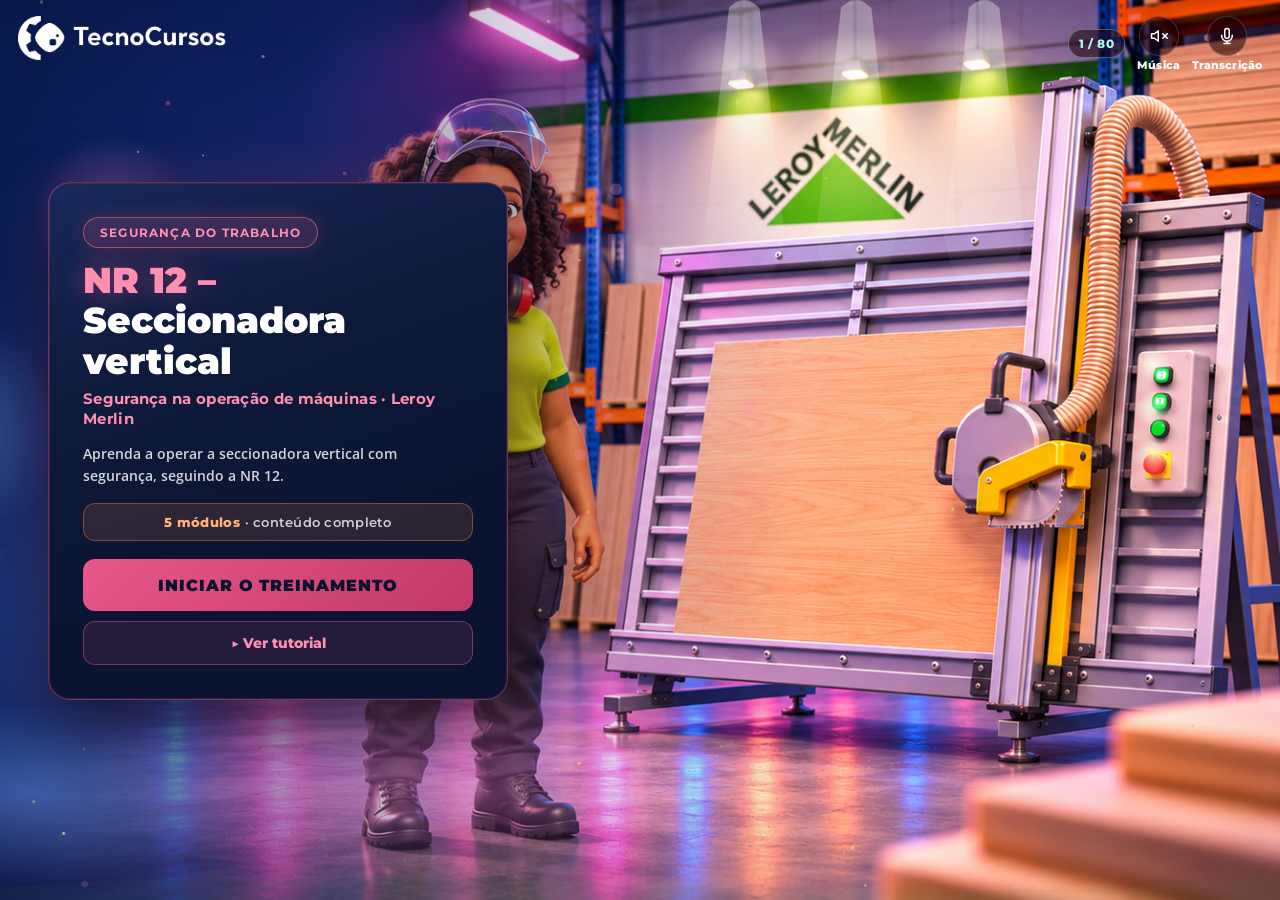
==== commit ee15834c: "Atualiza layouts, narração com texto das imagens, áudios TTS e dica das abas. Co-authored-by: Cursor" ====
--- a/sessao-aprender.html
+++ b/sessao-aprender.html
@@ -582,6 +582,8 @@
     var total = quizState.total || quizState.answered || 1;
     var hits = quizState.correct;
     var min = quizState.minCorrect || Math.ceil(total * 0.75);
+    /* simulação: quem pulou o desafio pela seta vê o resultado como aprovado */
+    if (demoMode && !quizState.answered) { hits = total; quizState.correct = total; }
     quizState.passed = hits >= min;
     var medal = quizMedal(quizState.passed, hits, total);
     var m = currentMod() || {};
@@ -1104,7 +1106,7 @@
     }
     if (delta > 0) {
       var s = current();
-      if (s && isQuizStep(s) && answered[s.id] && isLastQuizQuestion()) {
+      if (s && isQuizStep(s) && (answered[s.id] || demoMode) && isLastQuizQuestion()) {
         showQuizResult();
         return;
       }
--- a/question-screen.css
+++ b/question-screen.css
@@ -5293,6 +5293,45 @@
   width: 100%;
   max-width: 860px;
 }
+.qs-screen.is-match .qs-match-ref { width: 100%; max-width: 860px; }
+.qs-match-ref {
+  margin: 4px auto 10px;
+  padding: 8px 10px 6px;
+  border-radius: 14px;
+  background: #fff;
+  border: 1px solid rgba(24, 40, 90, 0.14);
+  text-align: center;
+}
+.qs-match-ref summary {
+  cursor: pointer;
+  font-weight: 800;
+  font-size: 0.8rem;
+  color: #18285A;
+}
+.qs-match-ref img {
+  display: block;
+  width: 100%;
+  max-height: 38vh;
+  object-fit: contain;
+  margin: 8px auto 2px;
+  cursor: zoom-in;
+}
+.qs-match-ref small { color: var(--qs-muted); font-size: 0.7rem; }
+.qs-match-zoom {
+  position: fixed;
+  inset: 0;
+  z-index: 9999;
+  background: rgba(10, 16, 40, 0.88);
+  display: flex;
+  flex-direction: column;
+  align-items: center;
+  justify-content: center;
+  gap: 8px;
+  padding: 12px;
+  cursor: zoom-out;
+}
+.qs-match-zoom img { max-width: 100%; max-height: 90vh; background: #fff; border-radius: 10px; }
+.qs-match-zoom span { color: #fff; font-size: 0.8rem; }
 .qs-match-hud {
   display: flex;
   justify-content: center;
@@ -8244,10 +8283,48 @@
 .qs-pn-grid.is-faixas .qs-pn-photo { width: clamp(90px,14vw,150px); flex: none; }
 .qs-pn-grid.is-faixas .qs-pn-n { top: 50%; left: -20px; transform: translateY(-50%); }
 @media (max-width: 760px) { .qs-pn-grid.is-grade, .qs-pn-grid.is-grade.n-3, .qs-pn-grid.is-grade.n-5, .qs-pn-grid.is-grade.n-6 { grid-template-columns: repeat(2, minmax(0,1fr)); } }
-/* PAINEL: cartão com foto — foto baixa e sem ícone, para tudo caber na tela */
-.qs-pn-grid.is-grade .qs-pn-photo { aspect-ratio: auto; height: clamp(90px, 22vh, 190px); }
-.qs-pn-card:has(.qs-pn-photo) .qs-pn-ico { display: none; }
-.qs-pn-card:has(.qs-pn-photo) { padding-top: clamp(8px, 1.4vh, 12px); }
+/* PAINEL: cartão com foto — mesma estrutura em todos (foto + ícone + texto) */
+.qs-pn-grid.is-grade { align-items: stretch; }
+.qs-pn-grid.is-grade .qs-pn-card {
+  height: 100%;
+  justify-content: flex-start;
+  padding-top: clamp(8px, 1.4vh, 12px);
+}
+.qs-pn-grid.is-grade .qs-pn-photo {
+  aspect-ratio: 1 / 1;
+  height: auto;
+  width: 100%;
+  flex: 0 0 auto;
+}
+.qs-pn-grid.is-grade .qs-pn-photo img { object-fit: cover; object-position: center; }
+.qs-pn-grid.is-grade .qs-pn-ico {
+  display: grid;
+  margin-top: -22px;
+  z-index: 2;
+  box-shadow: 0 0 0 4px #fff, 0 6px 14px rgba(28, 0, 5, .18);
+}
+.qs-pn-grid.is-grade .qs-pn-txt {
+  flex: 1 1 auto;
+  display: flex;
+  flex-direction: column;
+  width: 100%;
+  min-height: 7.2em;
+}
+.qs-pn-grid.is-grade .qs-pn-txt h3 {
+  display: -webkit-box;
+  -webkit-box-orient: vertical;
+  -webkit-line-clamp: 2;
+  overflow: hidden;
+  min-height: 2.4em;
+}
+.qs-pn-grid.is-grade .qs-pn-txt p {
+  display: -webkit-box;
+  -webkit-box-orient: vertical;
+  -webkit-line-clamp: 4;
+  overflow: hidden;
+  flex: 1 1 auto;
+}
+.qs-pn-card.tone-blue { --t: #2f6fed; }
 /* LISTA COM FOTO: foto grande e inteira (os prints e as fotos do PDF são horizontais) */
 .qs-screen.is-lf .qs-lf { grid-template-columns: minmax(0, .85fr) minmax(0, 1.5fr); }
 .qs-screen.is-lf .qs-lf-photo { aspect-ratio: auto; width: 100%; height: var(--ph); box-shadow: 0 0 0 5px #fff, 0 16px 32px rgba(28, 0, 5, .3); }
@@ -8356,3 +8433,29 @@
 .qs-pn-grid.is-grade .qs-pn-txt h3 { font-size: clamp(1.05rem, 2.5vh, 1.35rem); }
 .qs-pn-grid.is-grade .qs-pn-txt p { font-size: clamp(.9rem, 2.1vh, 1.1rem); }
 .qs-pn-grid.is-grade .qs-pn-photo + .qs-pn-ico { display: none; }
+
+/* Pergunta com desenho técnico: mostrar a imagem inteira, sem recorte */
+.qs-app .qs-screen.is-question.is-fit-full .qs-img,
+.qs-app .qs-screen.is-question.is-fit-full .qs-img-contain { object-fit: contain; }
+.qs-app .qs-screen.is-question.is-fit-full .qs-media-hero { aspect-ratio: 3 / 2; }
+.qs-app .qs-screen.is-question.is-fit-full .qs-zoom-btn { width: 42px; height: 42px; right: 10px; bottom: 10px; }
+
+/* Ordenar: a barra do tempo era um bloco vazio com sombra acima do título.
+   Agora é uma trilha fina que se esvazia com o tempo. */
+.qs-screen.is-order .qs-qbar-wrap { margin: 8px 18px 0; }
+.qs-screen.is-order .qs-qbar {
+  padding: 0;
+  height: 8px;
+  border-radius: 999px;
+  box-shadow: none;
+  background: rgba(24, 40, 90, 0.12);
+  overflow: hidden;
+}
+.qs-screen.is-order .qs-qbar > i {
+  display: block;
+  height: 100%;
+  width: 100%;
+  border-radius: inherit;
+  background: linear-gradient(90deg, #E8588A, #FF8FB1);
+  transition: width 0.1s linear;
+}
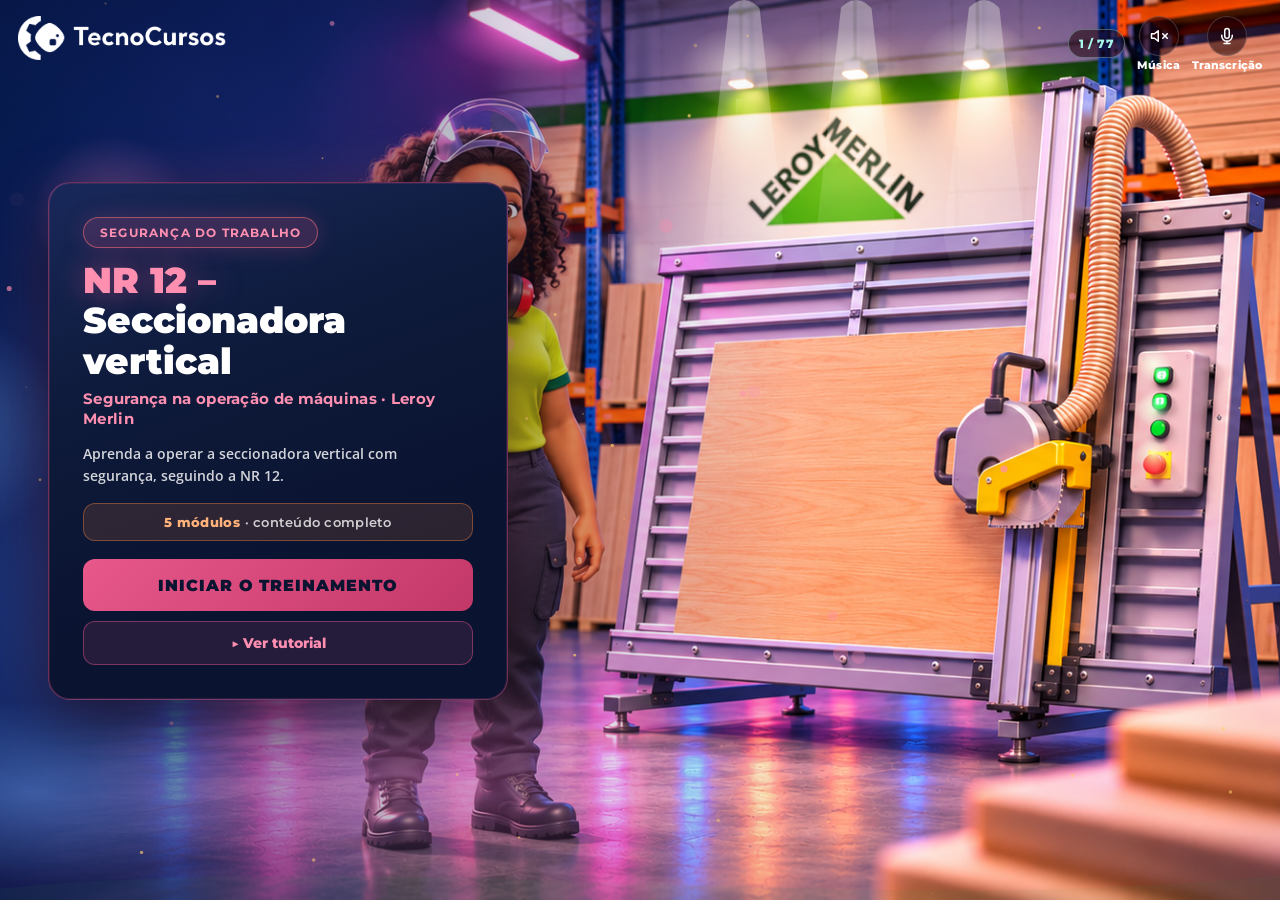
==== commit 7409d2cb: "Ajusta desafio do módulo 2, timing do Pode/Não Pode e feedback verde. Co-authored-by: Cursor <cursor" ====
--- a/sessao-aprender.html
+++ b/sessao-aprender.html
@@ -1070,8 +1070,8 @@
           else go(1);
         }, s.type === 'rhythm' ? 4000
           : (s.type === 'order' && !(result && result.correct)) ? 4500
-          : s.type === 'order' || s.type === 'match' || s.type === 'fill' || s.type === 'sort' ? 1600
-          : 3000);
+          : s.type === 'order' || s.type === 'match' || s.type === 'fill' || s.type === 'sort' ? 2500
+          : Math.min(9000, 5000 + ((s.explanation || '').length * 25)));
       },
       onContinue: handleContinue
     });
--- a/question-screen.css
+++ b/question-screen.css
@@ -7980,7 +7980,7 @@
 .qs-fill-chip.is-used { opacity: .25; box-shadow: none; }
 .qs-fill-chip:disabled { cursor: default; }
 .qs-fill-fb, .qs-sort-fb { min-height: 1.4em; margin: 6px 0 0; font-weight: 800; font-size: .98rem; }
-.qs-fill-fb.is-ok, .qs-sort-fb.is-ok { color: #C23868; }
+.qs-fill-fb.is-ok, .qs-sort-fb.is-ok { color: #15803d; }
 .qs-fill-fb.is-nok, .qs-sort-fb.is-nok { color: #b71c1c; }
 
 .qs-sort-progress {
@@ -8023,7 +8023,7 @@
 .qs-sort-bucket.is-right { background: linear-gradient(135deg, #fb923c, #c2410c); }
 .qs-sort-card { border-color: #cbd5e1; box-shadow: 0 8px 0 rgba(30, 64, 175, .12), 0 16px 28px rgba(28, 0, 5, .12); }
 .qs-sort-card.is-shake { border-color: #d92b2b; }
-.qs-screen.is-sort .qs-sort-fb.is-ok { color: #C23868; }
+.qs-screen.is-sort .qs-sort-fb.is-ok { color: #15803d; }
 .qs-screen.is-sort .qs-sort-fb.is-nok { color: #b71c1c; }
 
 /* Completar: banco de palavras e lacunas neutros (azul); verde só quando trava certo */
